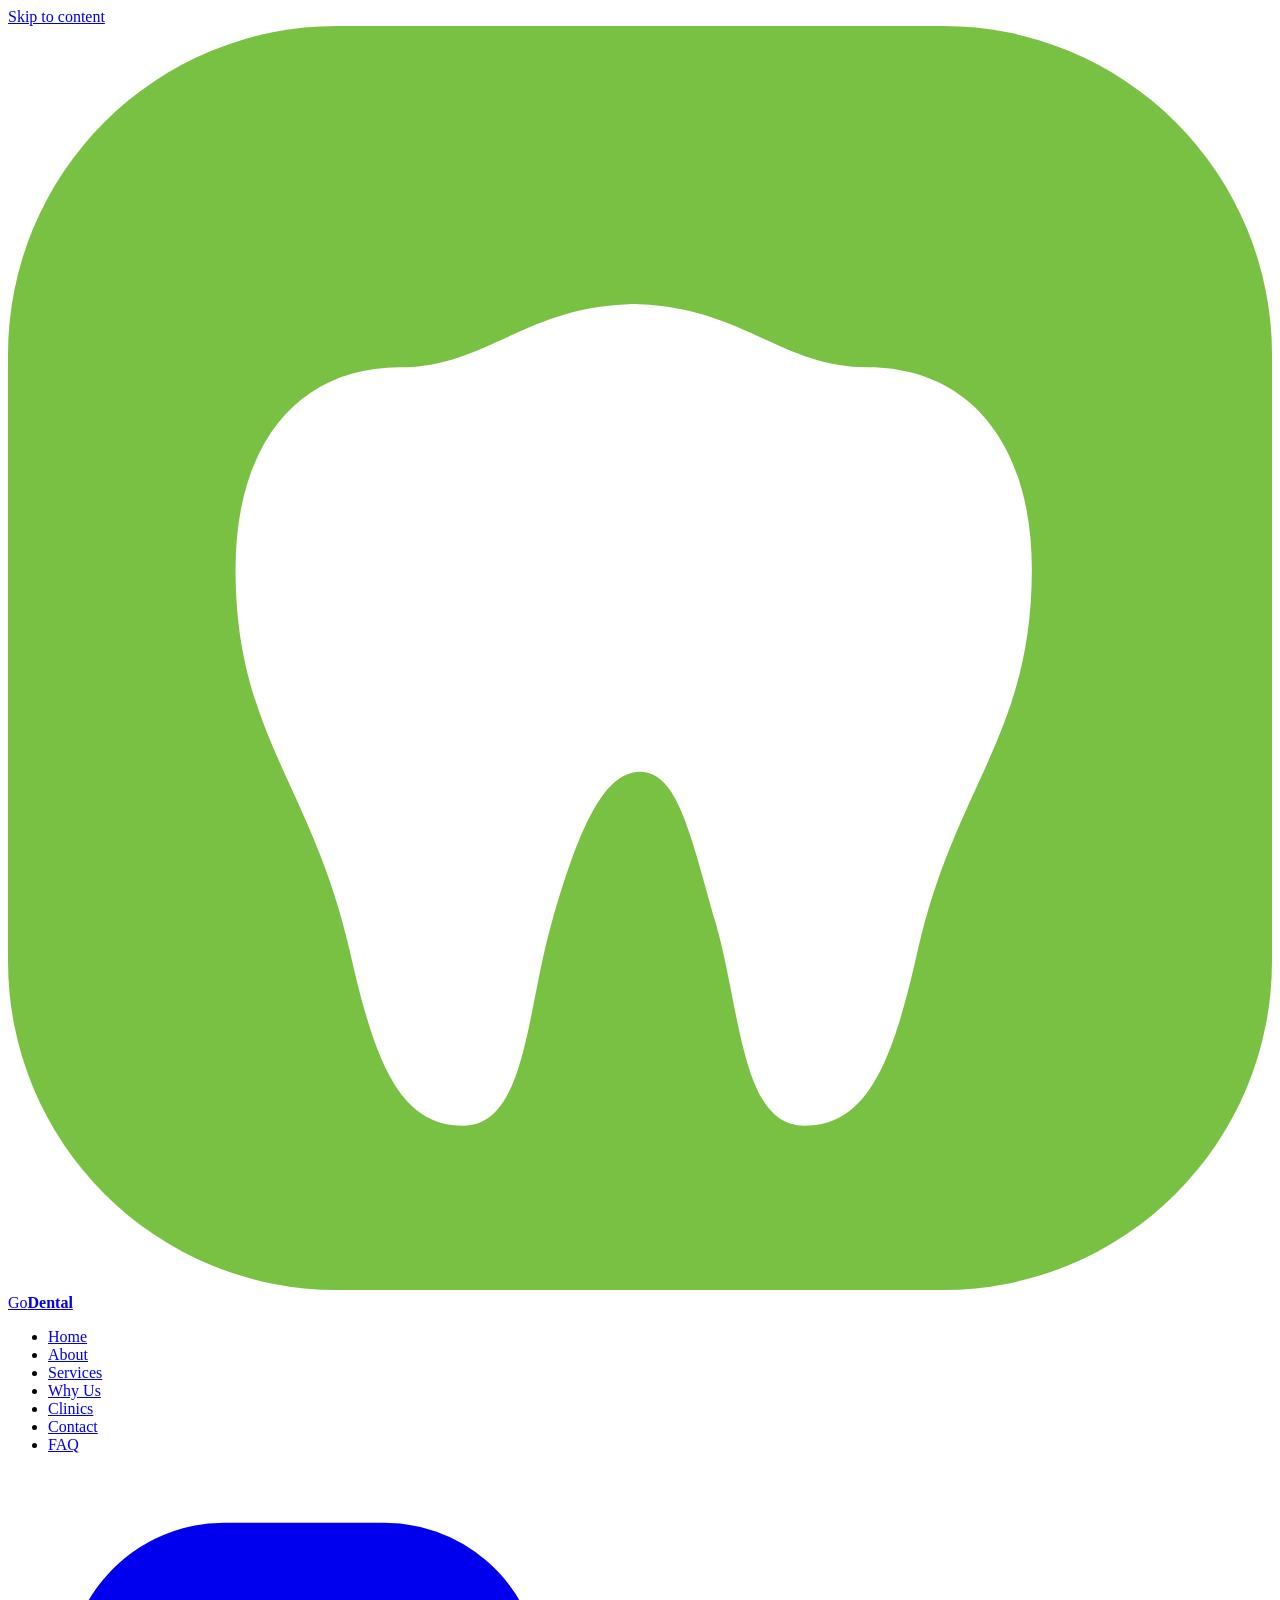
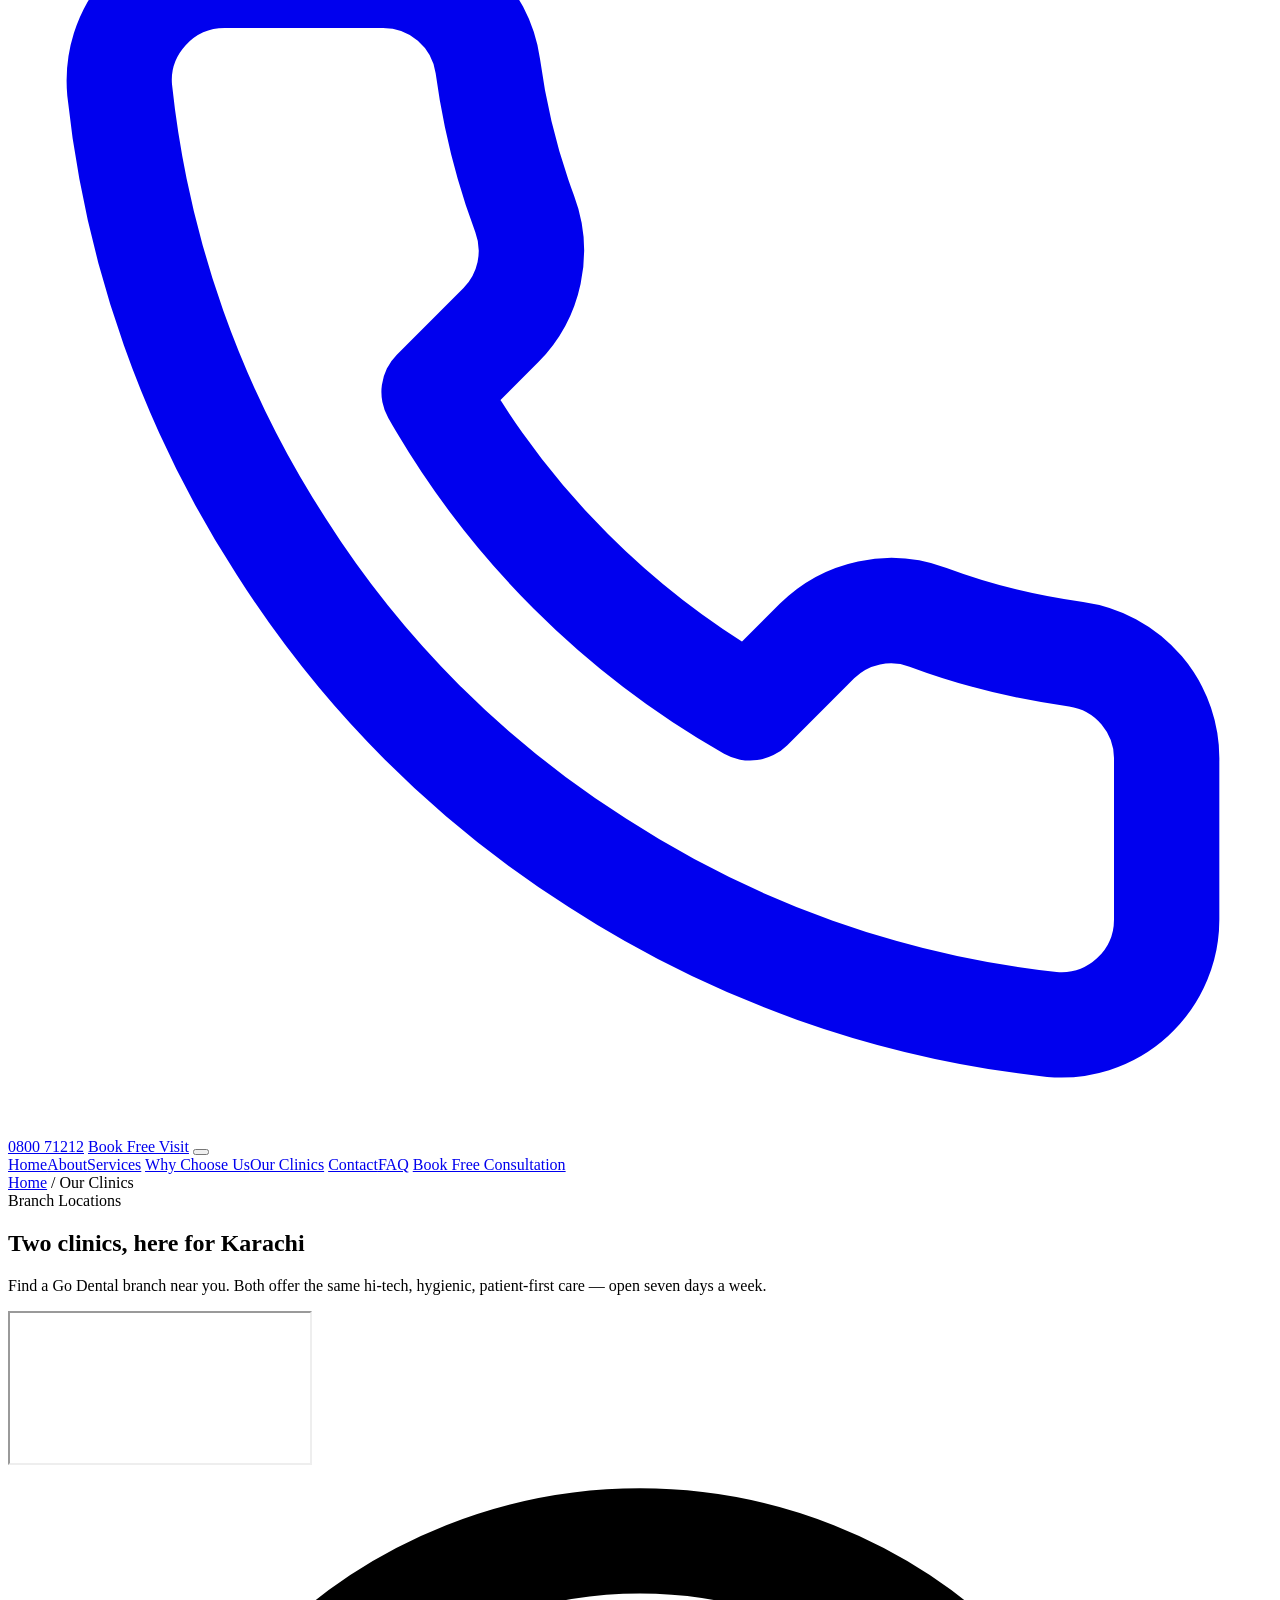
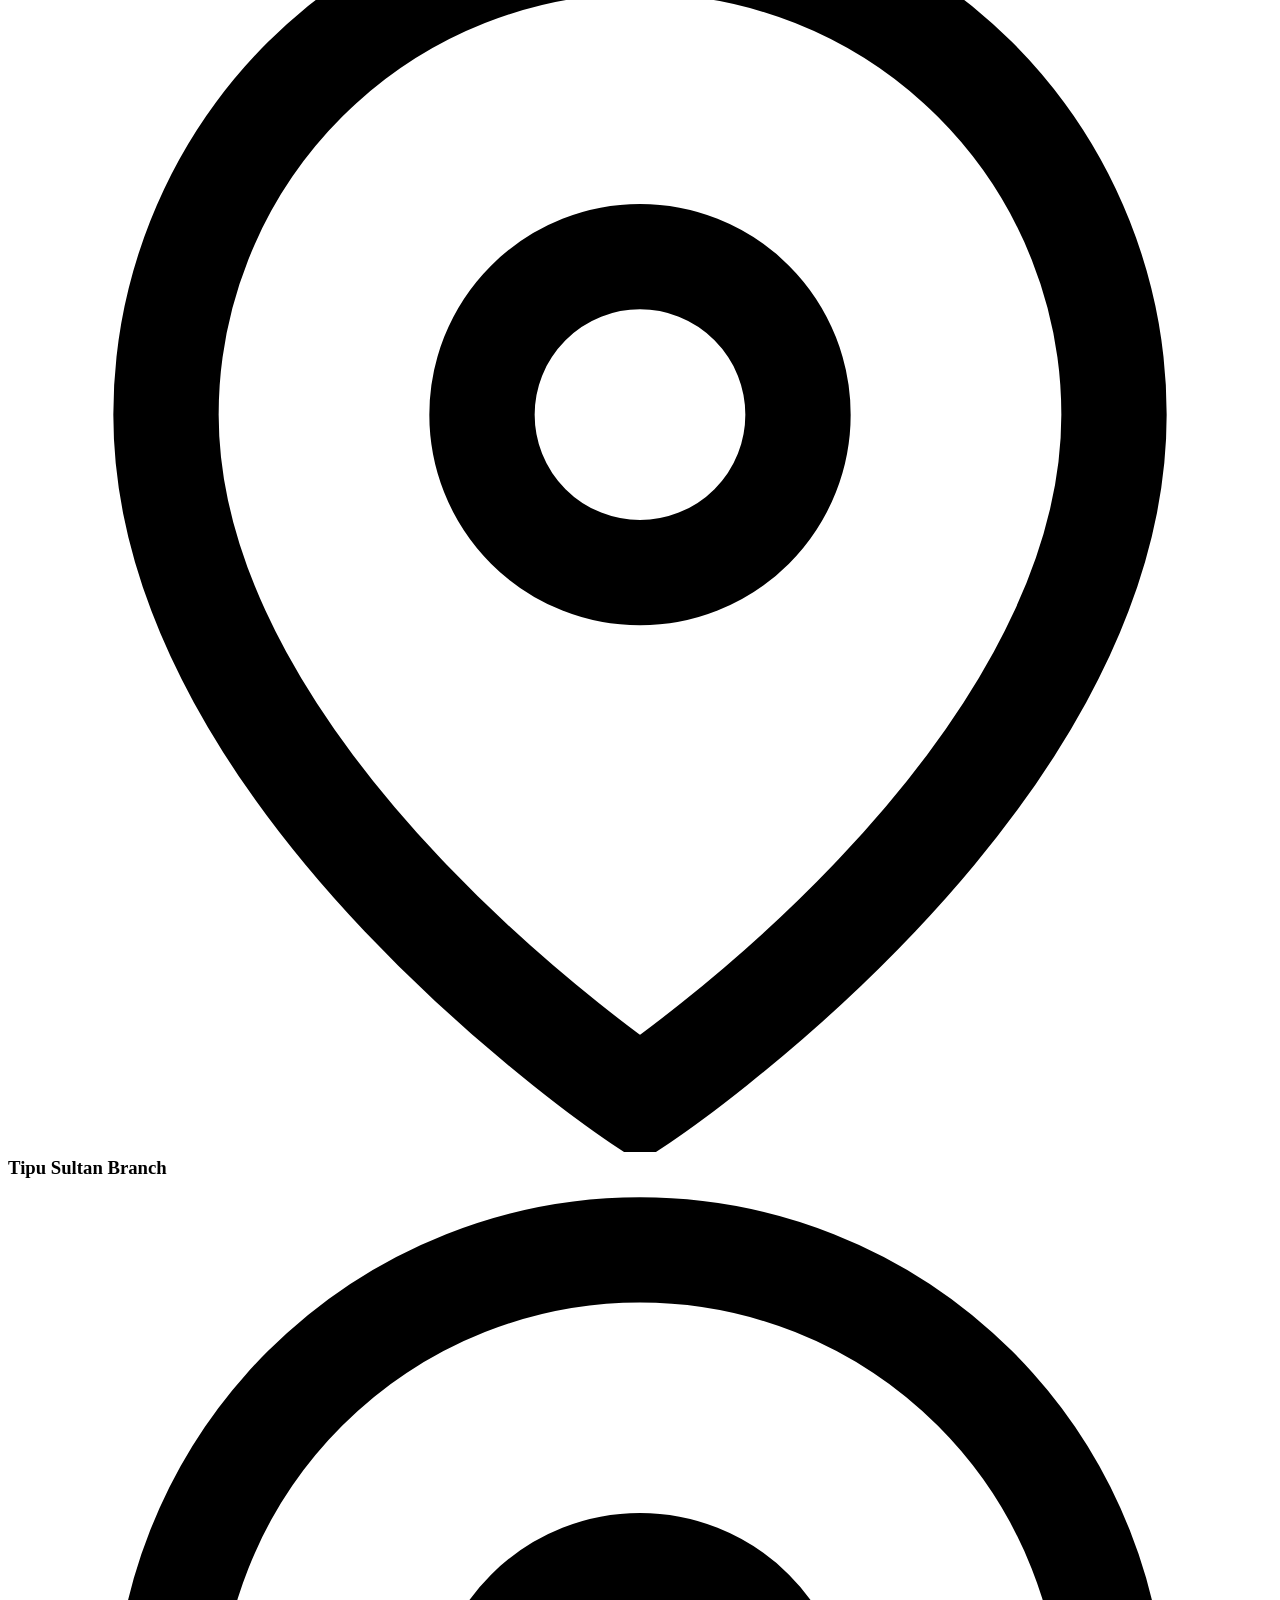
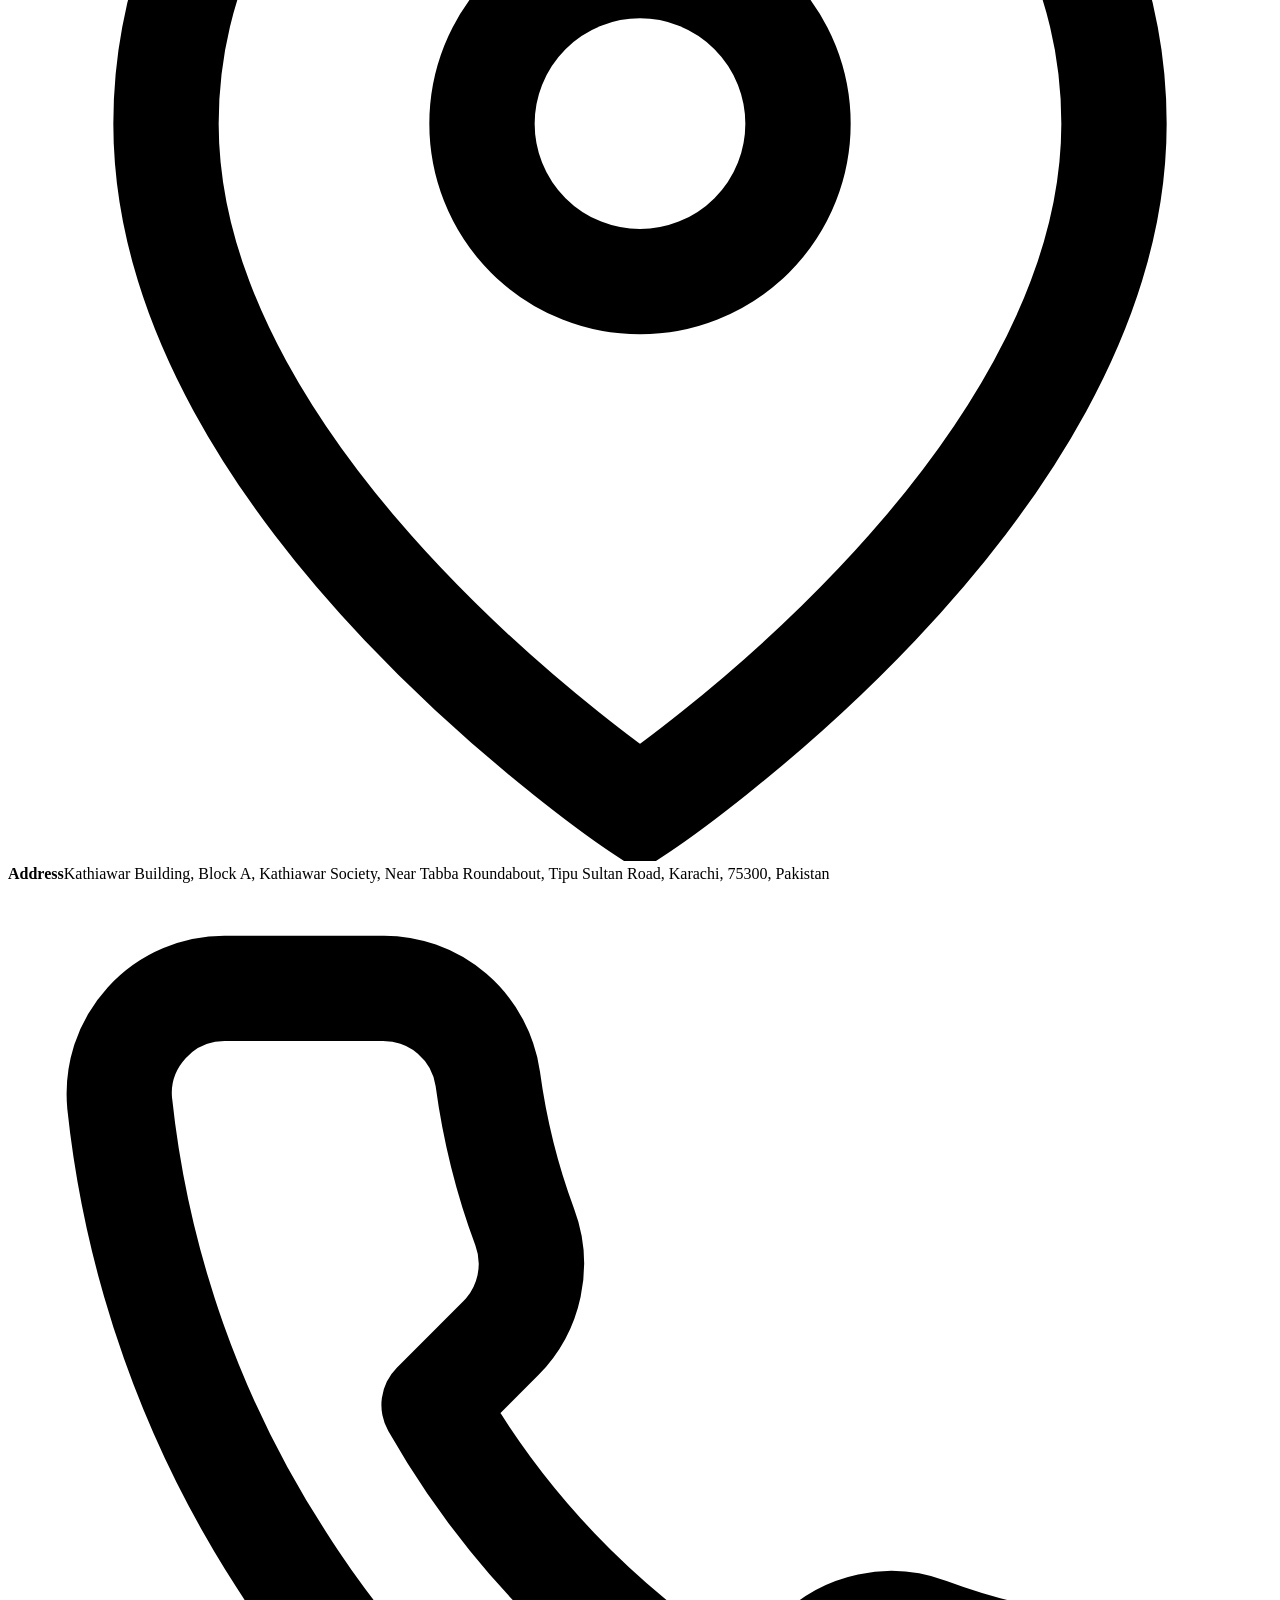
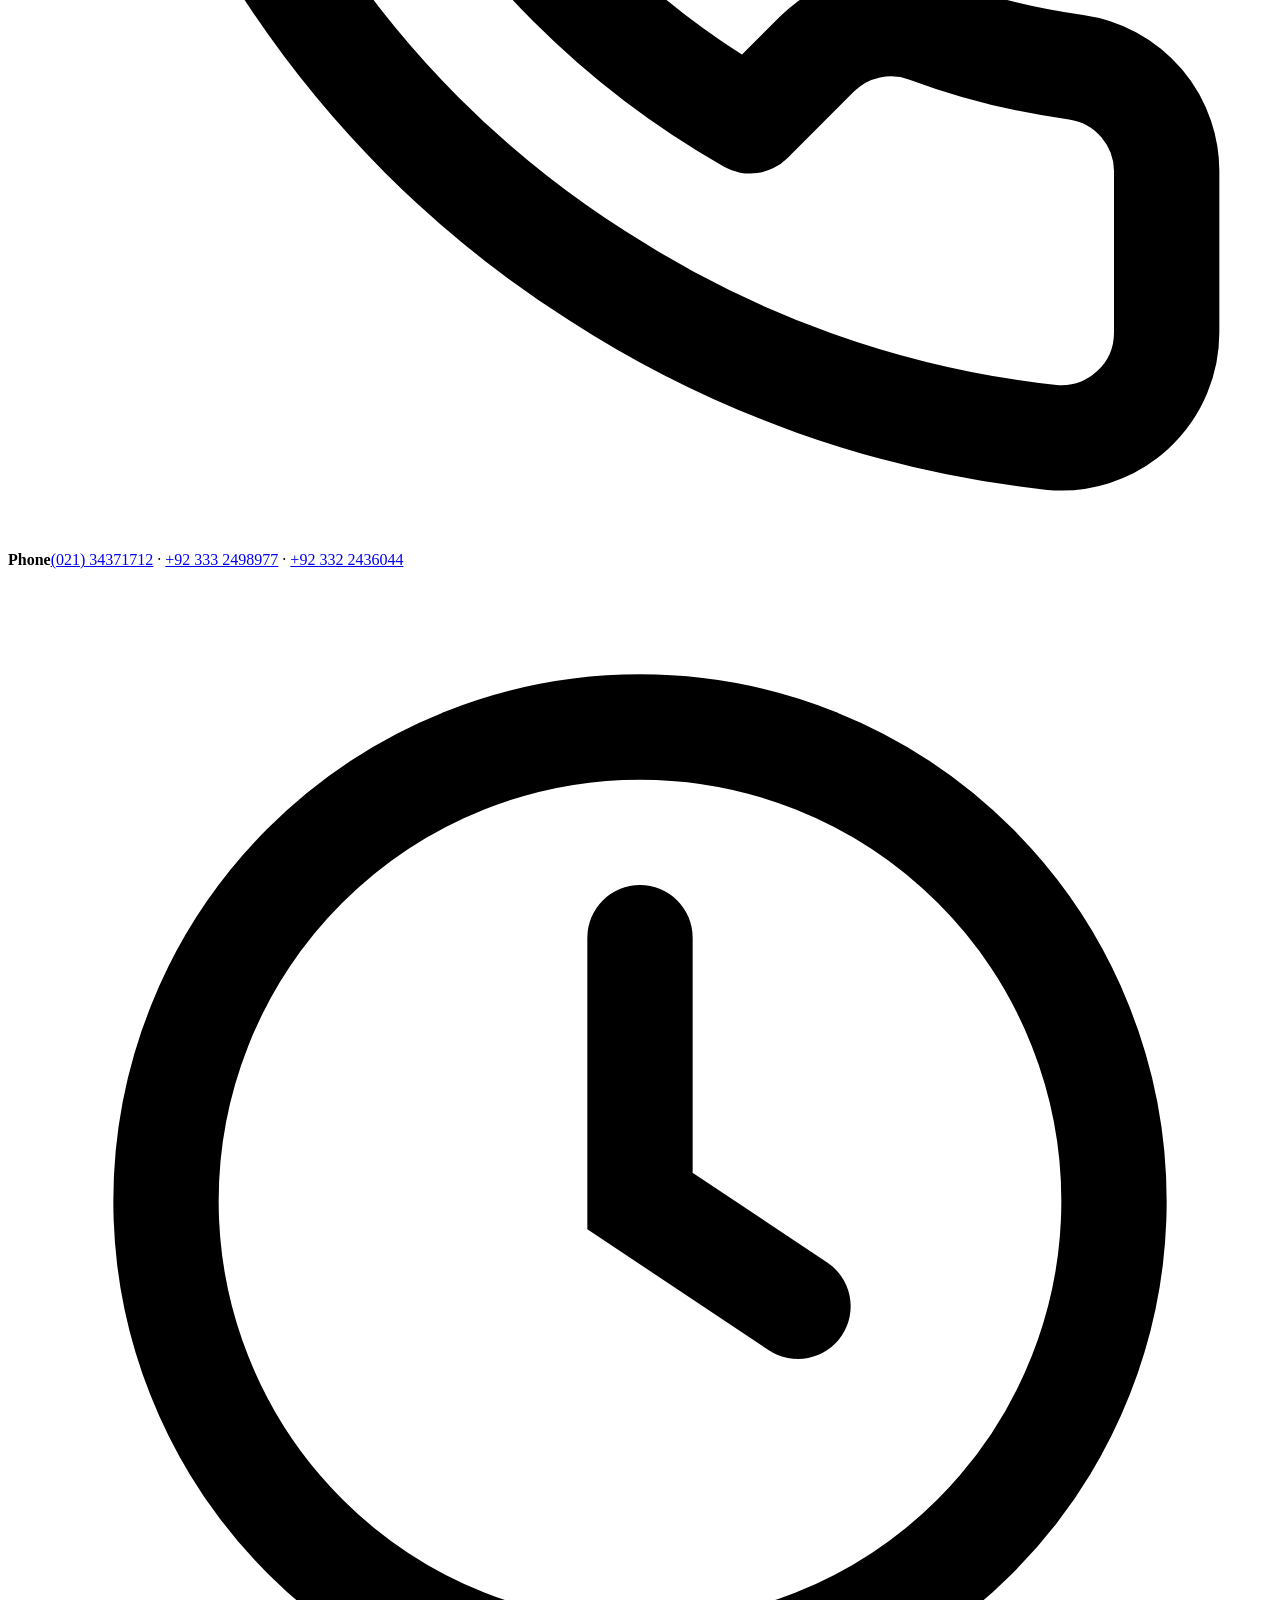
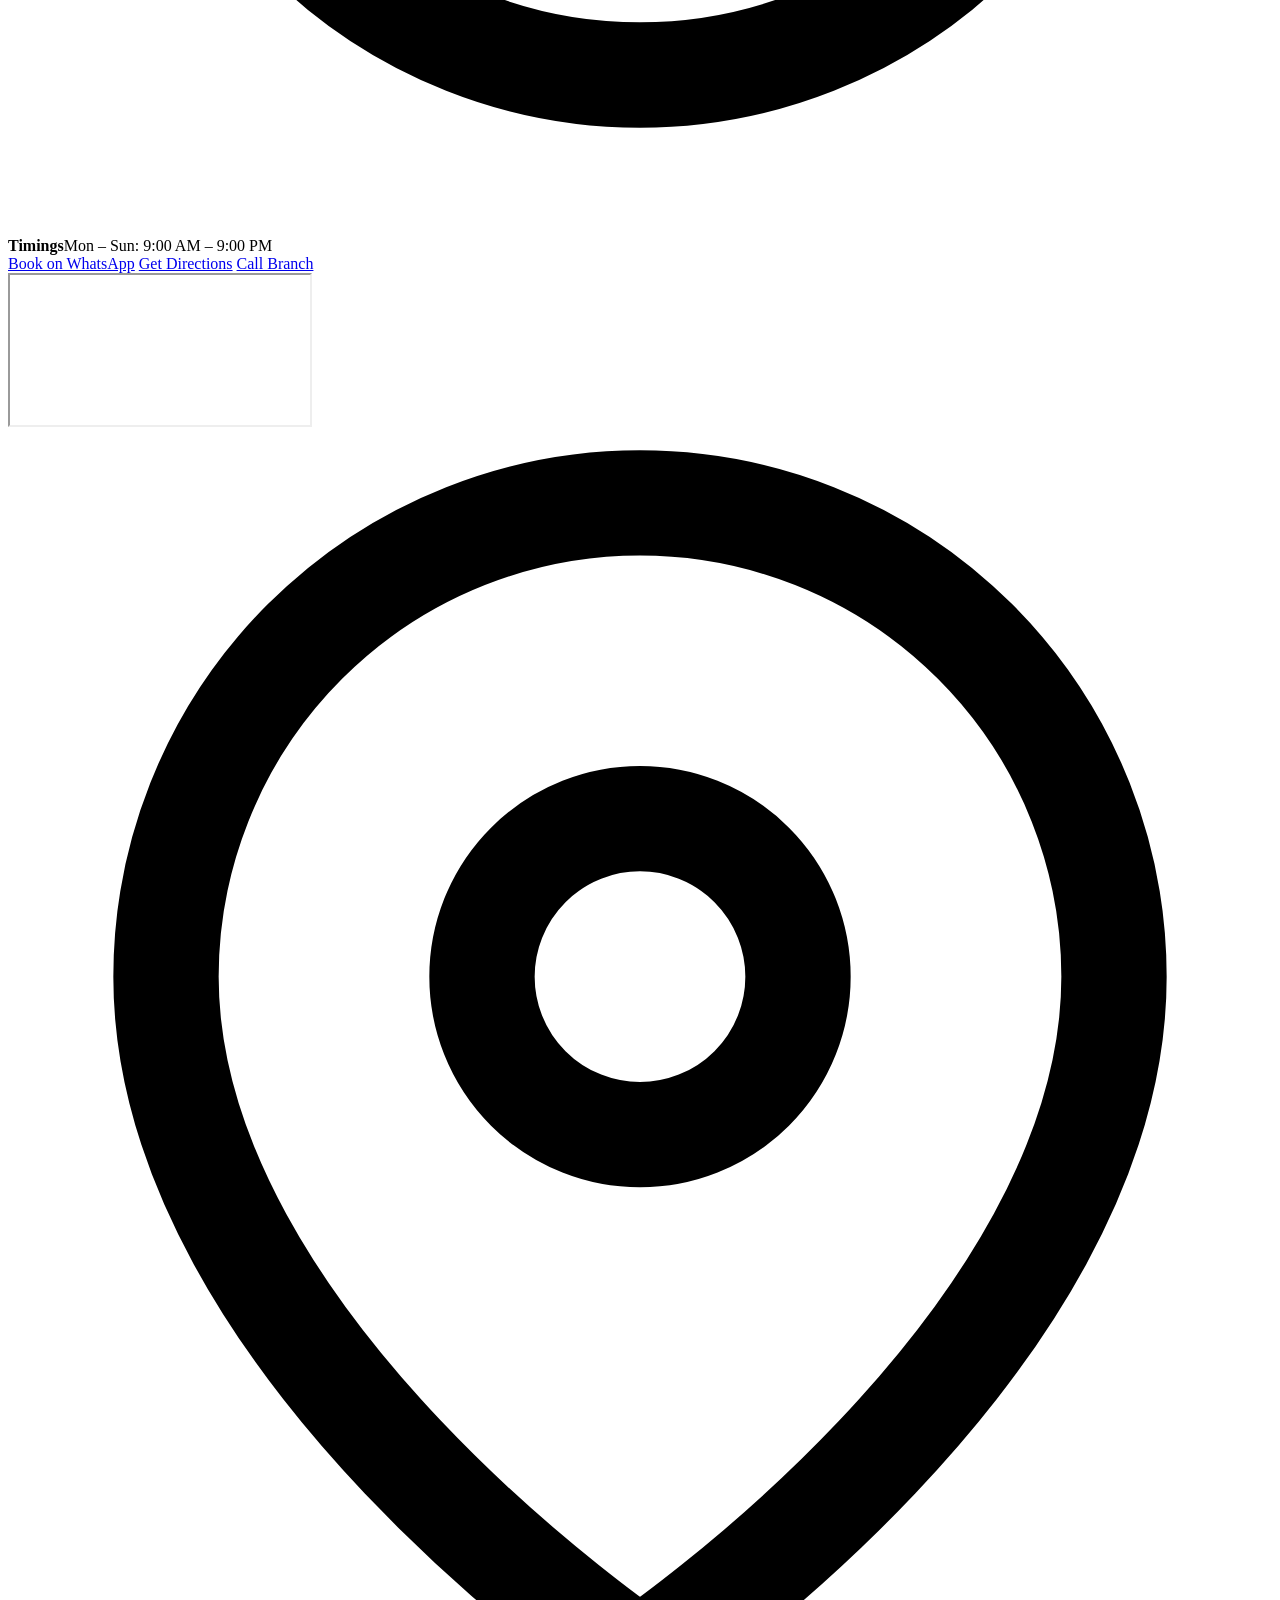
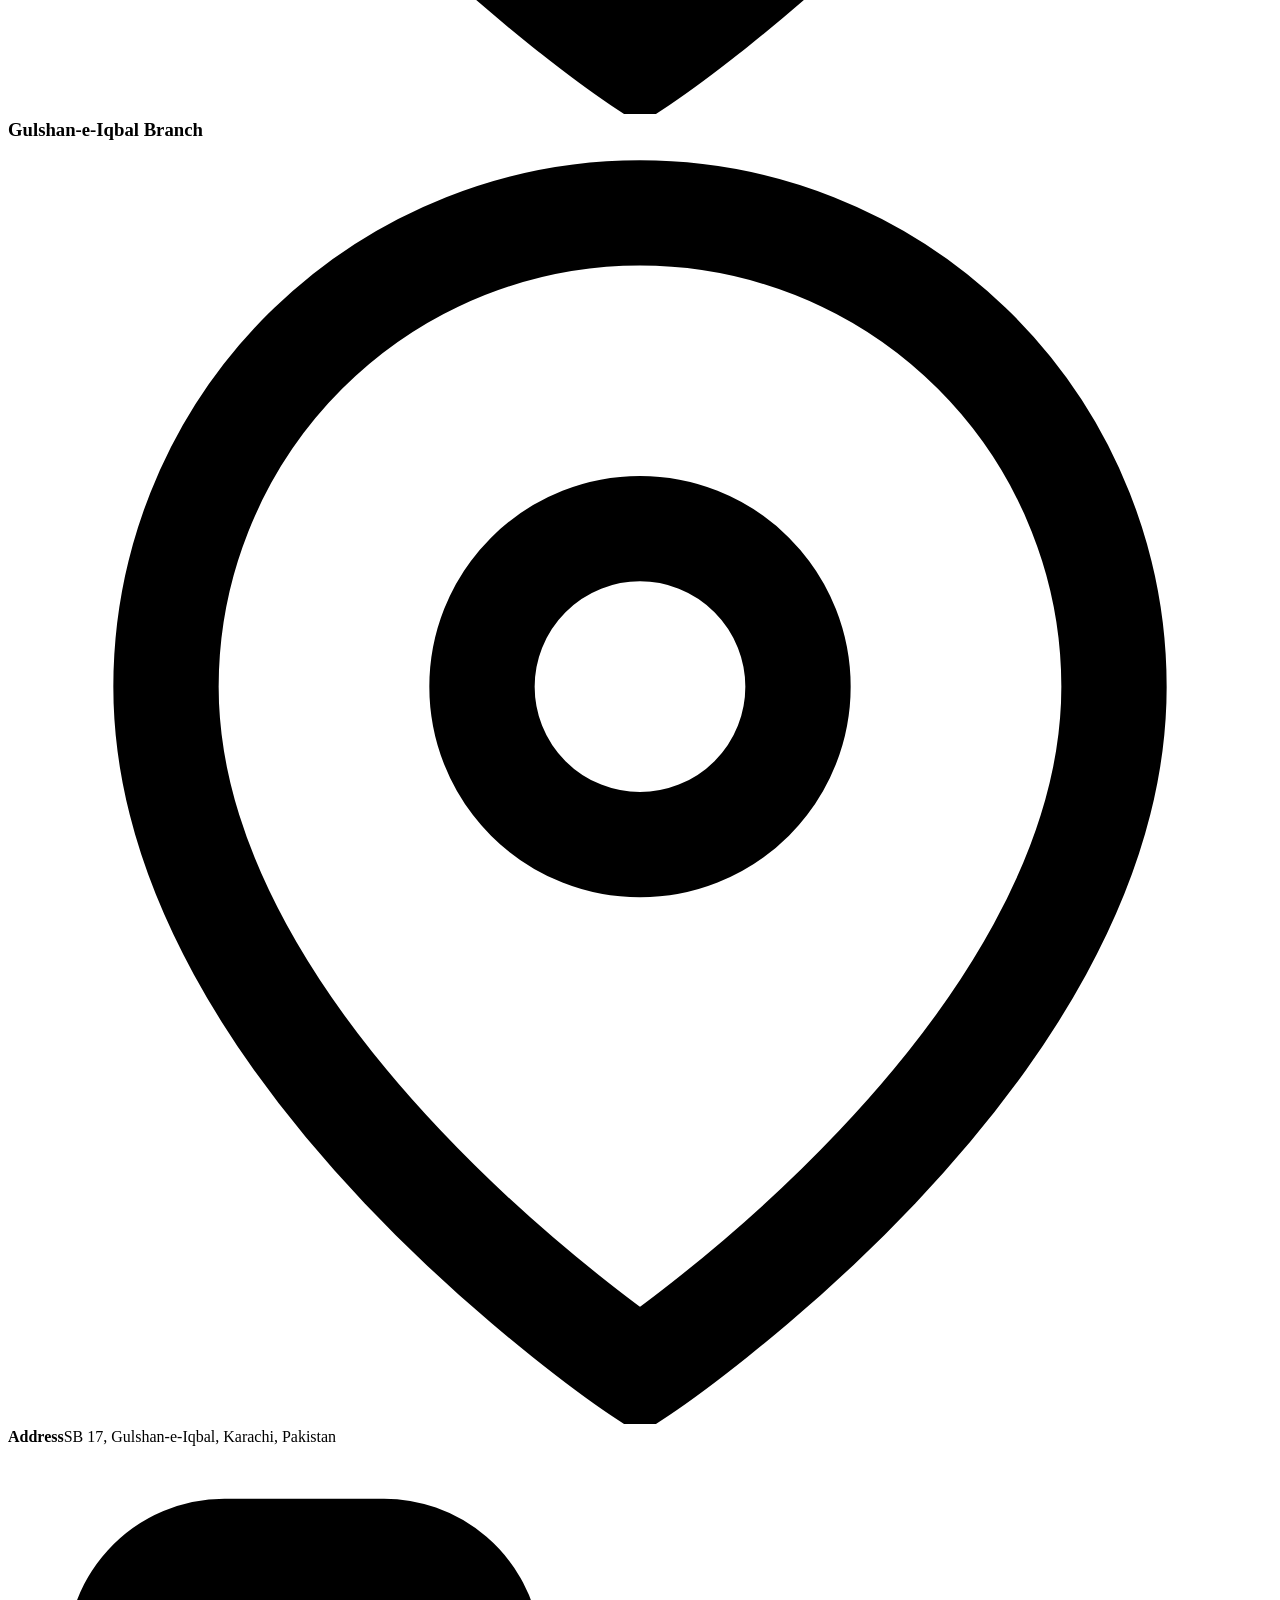
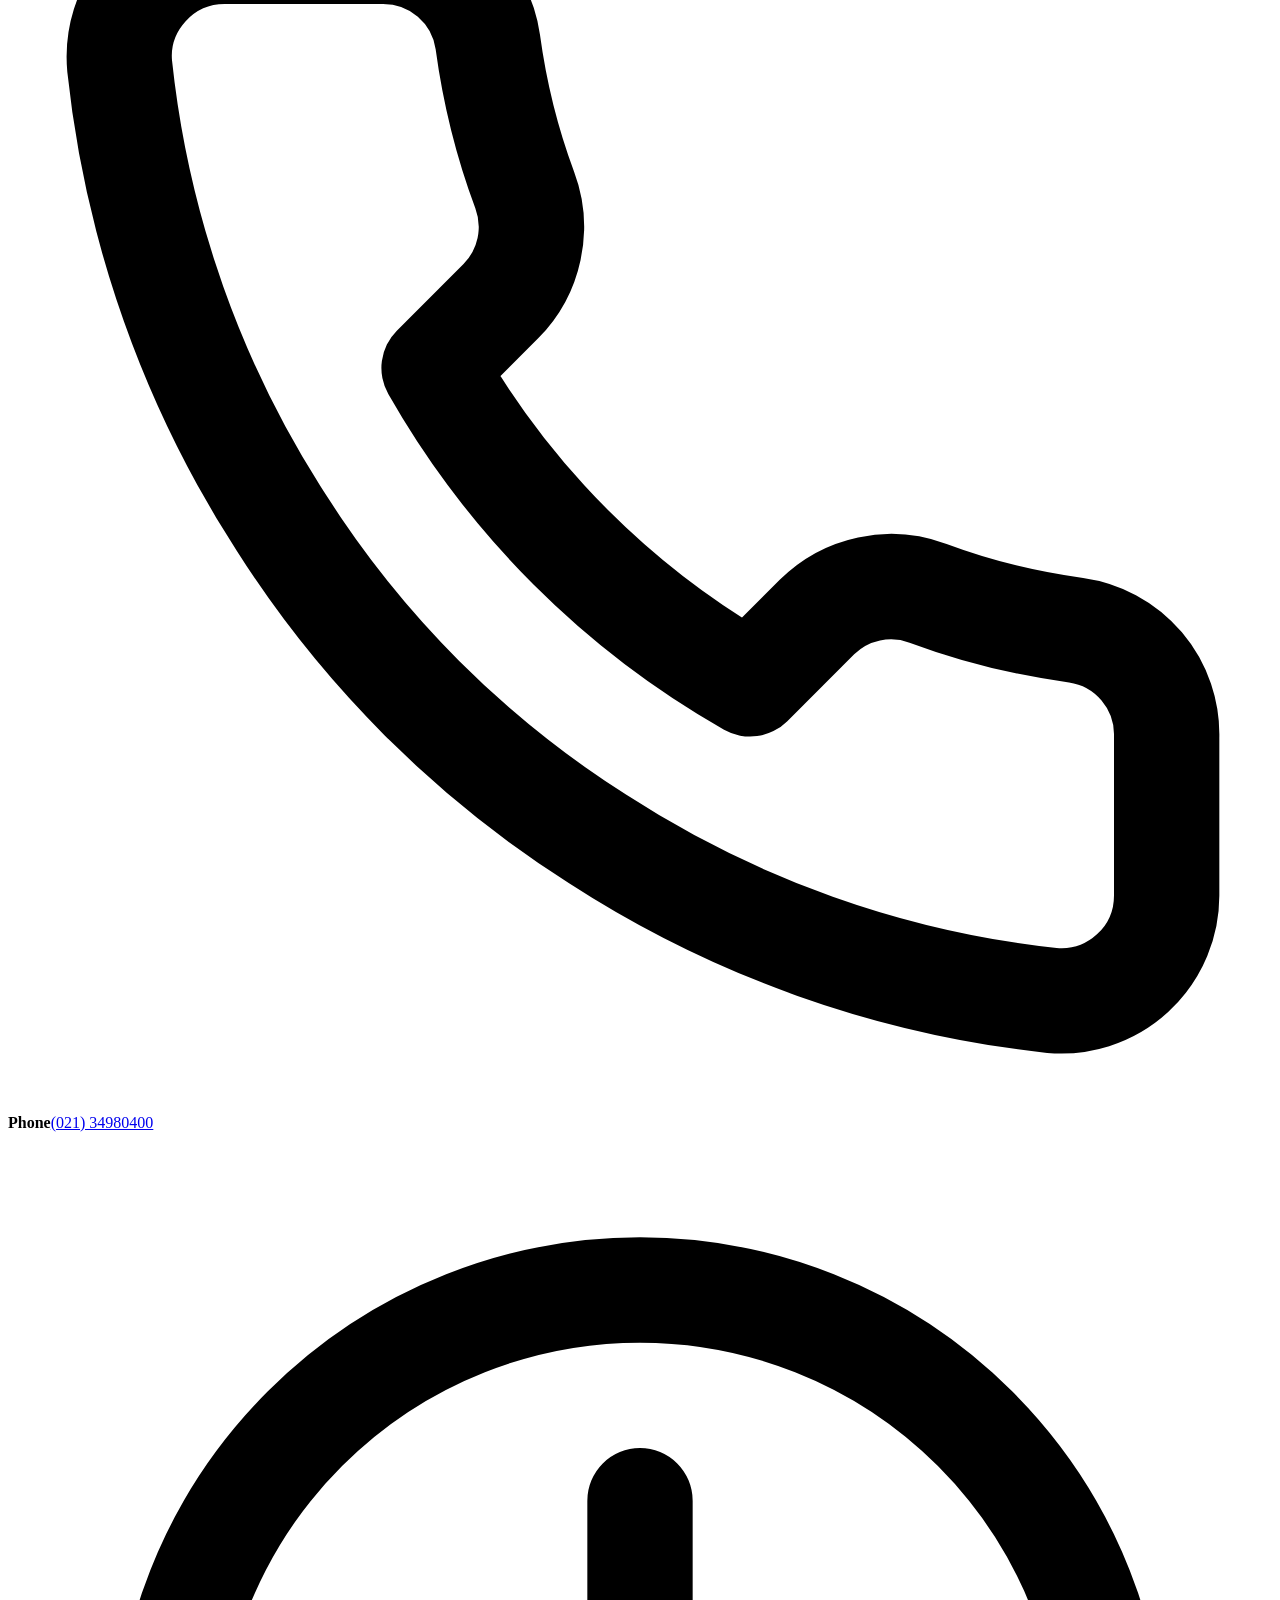
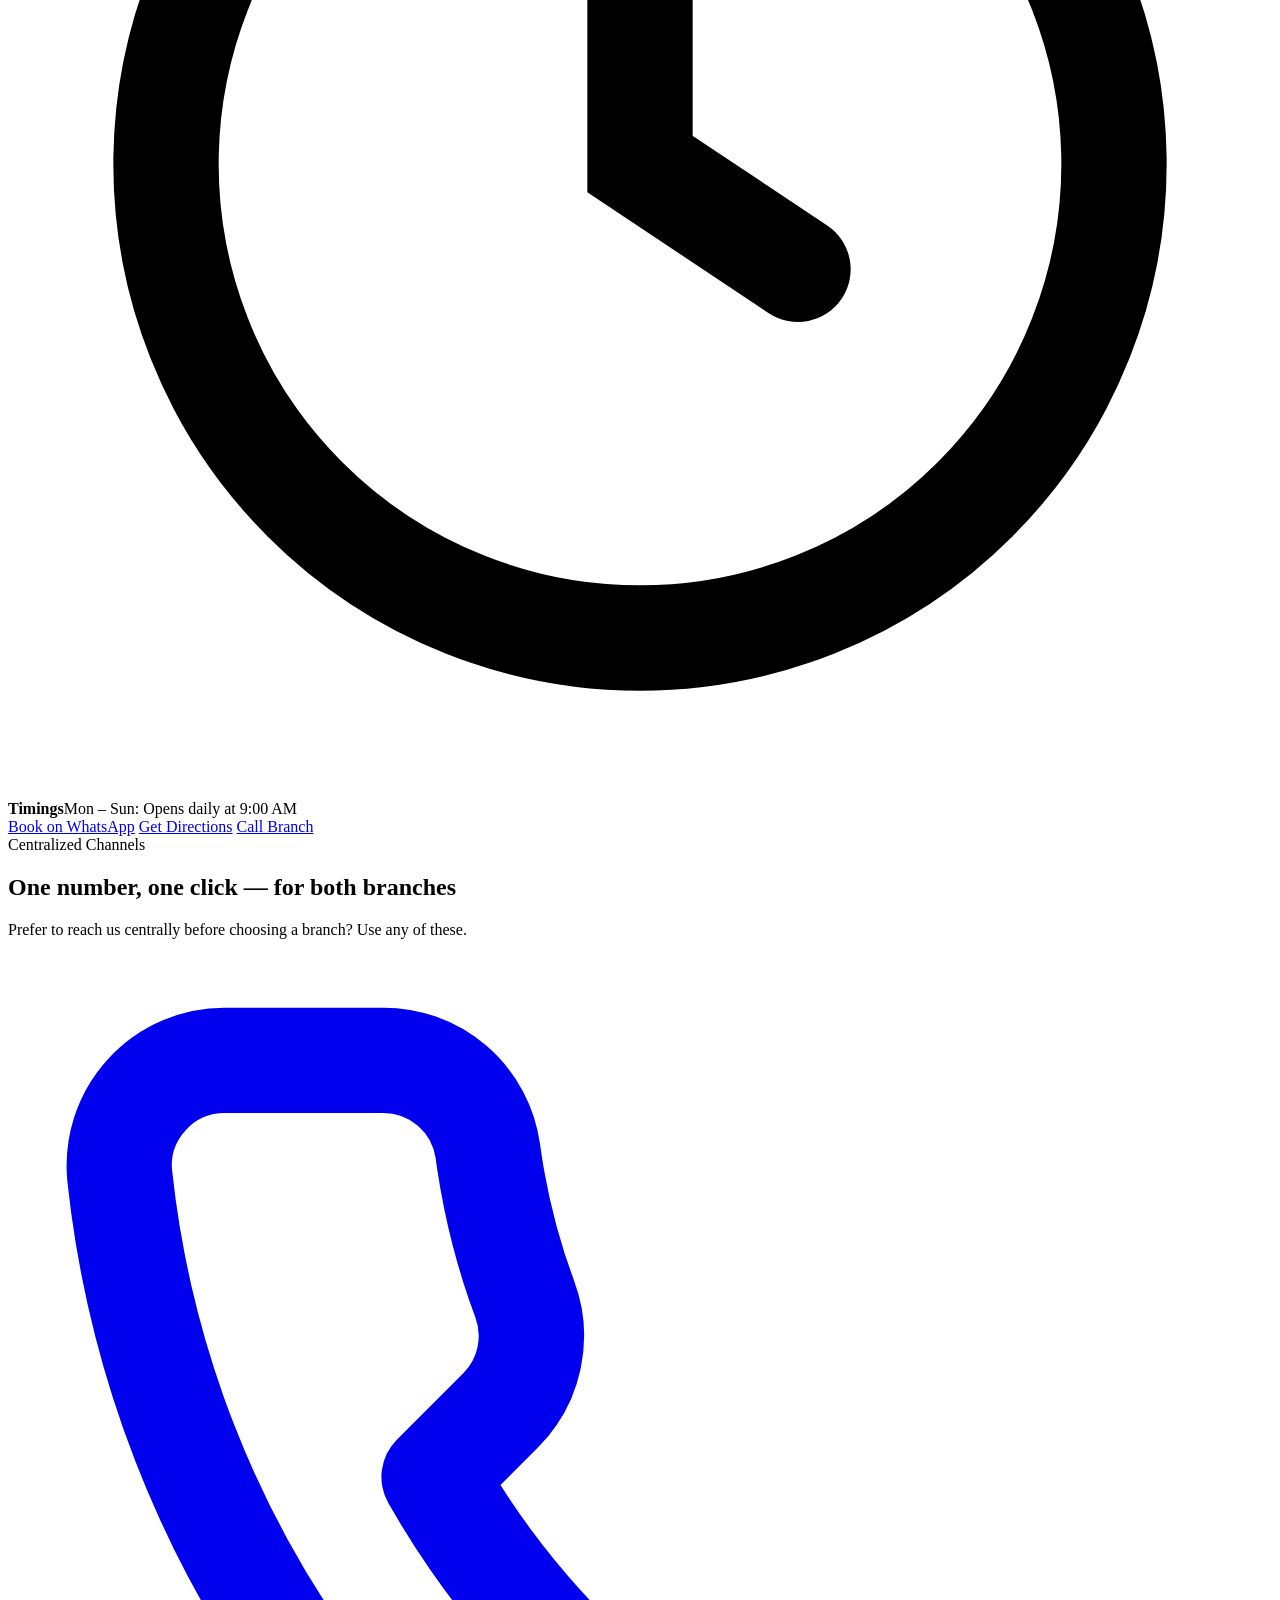
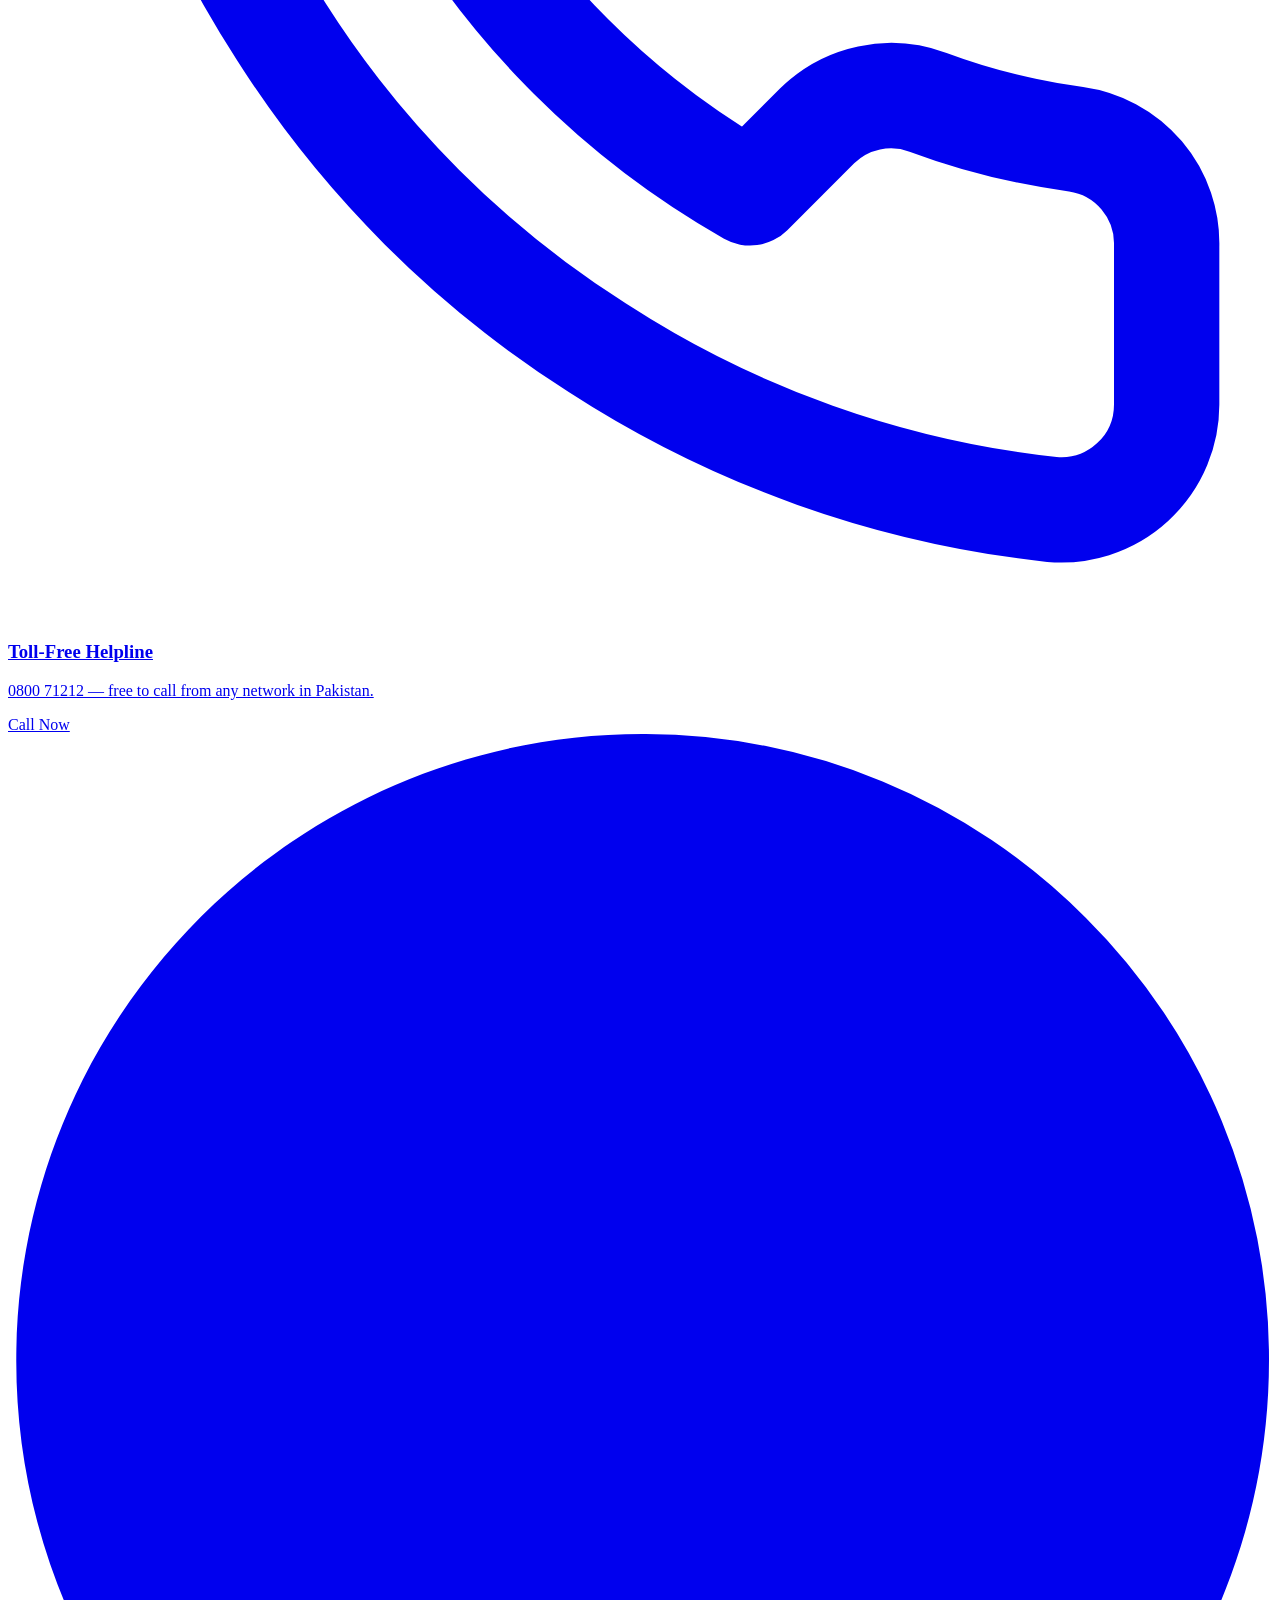
==== index.html @ 36ad77c2 "Add files via upload" ====
<!DOCTYPE html>
<html lang="en">
<head>
  <meta charset="UTF-8">
  <meta name="viewport" content="width=device-width, initial-scale=1.0">
  <title>Our Clinics | Go Dental — Tipu Sultan &amp; Gulshan-e-Iqbal, Karachi</title>
  <meta name="description" content="Visit Go Dental at two Karachi branches: Tipu Sultan (Kathiawar Building, 75300) and Gulshan-e-Iqbal (SB 17). Open seven days a week. Get directions and contact details.">
  <meta name="theme-color" content="#79c142">
  <link rel="canonical" href="https://www.godental.com.pk/clinics.html">
  <meta property="og:type" content="website">
  <meta property="og:site_name" content="Go Dental">
  <meta property="og:title" content="Our Clinics | Go Dental Karachi">
  <meta property="og:description" content="Two branches across Karachi — Tipu Sultan &amp; Gulshan-e-Iqbal. Open 7 days.">
  <meta property="og:url" content="https://www.godental.com.pk/clinics.html">
  <meta name="twitter:card" content="summary_large_image">
  <meta name="twitter:title" content="Our Clinics | Go Dental">
  <meta name="twitter:description" content="Two branches across Karachi, open 7 days.">
  <link rel="preconnect" href="https://fonts.googleapis.com">
  <link rel="preconnect" href="https://fonts.gstatic.com" crossorigin>
  <link href="https://fonts.googleapis.com/css2?family=Inter:wght@400;500;600;700&family=Sora:wght@500;600;700;800&display=swap" rel="stylesheet">
  <link rel="stylesheet" href="assets/css/styles.css">
  <link rel="icon" href="data:image/svg+xml,%3Csvg xmlns='http://www.w3.org/2000/svg' viewBox='0 0 100 100'%3E%3Crect width='100' height='100' rx='24' fill='%2379c142'/%3E%3Cpath d='M50 22c-9 0-12 5-19 5-8 0-13 6-13 16 0 13 6 17 9 30 2 9 4 14 9 14s5-9 7-16 4-12 7-12 4 5 6 12 2 16 7 16 7-5 9-14c3-13 9-17 9-30 0-10-5-16-13-16-7 0-10-5-19-5z' fill='%23ffffff'/%3E%3C/svg%3E">
  <script type="application/ld+json">
  {"@context":"https://schema.org","@type":"ItemList","itemListElement":[
    {"@type":"Place","name":"Go Dental — Tipu Sultan Branch","telephone":"+92-21-34371712","address":{"@type":"PostalAddress","streetAddress":"Kathiawar Building, Block A, Kathiawar Society, Near Tabba Roundabout, Tipu Sultan Road","addressLocality":"Karachi","postalCode":"75300","addressCountry":"PK"},"openingHoursSpecification":{"@type":"OpeningHoursSpecification","dayOfWeek":["Monday","Tuesday","Wednesday","Thursday","Friday","Saturday","Sunday"],"opens":"09:00","closes":"21:00"}},
    {"@type":"Place","name":"Go Dental — Gulshan-e-Iqbal Branch","telephone":"+92-21-34980400","address":{"@type":"PostalAddress","streetAddress":"SB 17, Gulshan-e-Iqbal","addressLocality":"Karachi","addressCountry":"PK"}}
  ]}
  </script>
</head>
<body>
  <a href="#main" class="skip-link">Skip to content</a>
  <header class="nav">
    <div class="container">
      <nav class="nav__inner" aria-label="Primary">
        <a href="index.html" class="brand"><span class="brand__mark"><svg viewBox="0 0 100 100"><rect width="100" height="100" rx="26" fill="#79c142"/><path d="M50 22c-9 0-12 5-19 5-8 0-13 6-13 16 0 13 6 17 9 30 2 9 4 14 9 14s5-9 7-16 4-12 7-12 4 5 6 12 2 16 7 16 7-5 9-14c3-13 9-17 9-30 0-10-5-16-13-16-7 0-10-5-19-5z" fill="#fff"/></svg></span><span>Go<b>Dental</b></span></a>
        <ul class="nav__links">
          <li><a href="index.html">Home</a></li><li><a href="about.html">About</a></li><li><a href="services.html">Services</a></li>
          <li><a href="why-choose-us.html">Why Us</a></li><li><a href="clinics.html">Clinics</a></li><li><a href="contact.html">Contact</a></li><li><a href="faq.html">FAQ</a></li>
        </ul>
        <div class="nav__cta">
          <a href="tel:080071212" class="btn btn--ghost btn--sm nav__book"><svg viewBox="0 0 24 24" fill="none" stroke="currentColor" stroke-width="2"><path d="M22 16.92v3a2 2 0 0 1-2.18 2 19.79 19.79 0 0 1-8.63-3.07 19.5 19.5 0 0 1-6-6 19.79 19.79 0 0 1-3.07-8.67A2 2 0 0 1 4.11 2h3a2 2 0 0 1 2 1.72c.13.96.36 1.9.7 2.81a2 2 0 0 1-.45 2.11L8.09 9.91a16 16 0 0 0 6 6l1.27-1.27a2 2 0 0 1 2.11-.45c.91.34 1.85.57 2.81.7A2 2 0 0 1 22 16.92z" stroke-linecap="round" stroke-linejoin="round"/></svg>0800 71212</a>
          <a href="#" class="btn btn--sm" data-wa="Hello Go Dental. I'd like to book a FREE consultation.">Book Free Visit</a>
          <button class="nav__toggle" aria-label="Open menu" aria-expanded="false"><span></span></button>
        </div>
      </nav>
    </div>
  </header>
  <div class="mobile-menu">
    <a href="index.html">Home</a><a href="about.html">About</a><a href="services.html">Services</a>
    <a href="why-choose-us.html">Why Choose Us</a><a href="clinics.html">Our Clinics</a>
    <a href="contact.html">Contact</a><a href="faq.html">FAQ</a>
    <a href="#" class="btn" data-wa="Hello Go Dental. I'd like to book a FREE consultation.">Book Free Consultation</a>
  </div>
  <div class="nav-spacer"></div>

  <main id="main">
    <section class="pagehead">
      <div class="container">
        <nav class="breadcrumb"><a href="index.html">Home</a> <span>/</span> Our Clinics</nav>
        <span class="eyebrow"><span class="dot"></span> Branch Locations</span>
        <h1>Two clinics, here for Karachi</h1>
        <p>Find a Go Dental branch near you. Both offer the same hi-tech, hygienic, patient-first care — open seven days a week.</p>
      </div>
    </section>

    <section class="section">
      <div class="container">
        <div class="grid grid-2">
          <!-- Tipu Sultan -->
          <article class="branch reveal" id="tipu-sultan">
            <div class="branch__map"><iframe title="Go Dental Tipu Sultan Branch map" loading="lazy" src="https://www.openstreetmap.org/export/embed.html?bbox=67.060%2C24.873%2C67.090%2C24.890&amp;marker=24.8815%2C67.0750"></iframe></div>
            <div class="branch__body">
              <h3><span class="ic"><svg viewBox="0 0 24 24" fill="none" stroke="currentColor" stroke-width="2"><path d="M21 10c0 7-9 13-9 13s-9-6-9-13a9 9 0 0 1 18 0z"/><circle cx="12" cy="10" r="3"/></svg></span> Tipu Sultan Branch</h3>
              <div class="branch__row"><span class="ic"><svg viewBox="0 0 24 24" fill="none" stroke="currentColor" stroke-width="2"><path d="M21 10c0 7-9 13-9 13s-9-6-9-13a9 9 0 0 1 18 0z"/><circle cx="12" cy="10" r="3"/></svg></span><span><b>Address</b>Kathiawar Building, Block A, Kathiawar Society, Near Tabba Roundabout, Tipu Sultan Road, Karachi, 75300, Pakistan</span></div>
              <div class="branch__row"><span class="ic"><svg viewBox="0 0 24 24" fill="none" stroke="currentColor" stroke-width="2"><path d="M22 16.92v3a2 2 0 0 1-2.18 2 19.79 19.79 0 0 1-8.63-3.07 19.5 19.5 0 0 1-6-6 19.79 19.79 0 0 1-3.07-8.67A2 2 0 0 1 4.11 2h3a2 2 0 0 1 2 1.72c.13.96.36 1.9.7 2.81a2 2 0 0 1-.45 2.11L8.09 9.91a16 16 0 0 0 6 6l1.27-1.27a2 2 0 0 1 2.11-.45c.91.34 1.85.57 2.81.7A2 2 0 0 1 22 16.92z" stroke-linecap="round" stroke-linejoin="round"/></svg></span><span><b>Phone</b><a href="tel:+922134371712">(021) 34371712</a> · <a href="tel:+923332498977">+92 333 2498977</a> · <a href="tel:+923322436044">+92 332 2436044</a></span></div>
              <div class="branch__row"><span class="ic"><svg viewBox="0 0 24 24" fill="none" stroke="currentColor" stroke-width="2"><circle cx="12" cy="12" r="9"/><path d="M12 7v5l3 2" stroke-linecap="round"/></svg></span><span><b>Timings</b>Mon – Sun: 9:00 AM – 9:00 PM</span></div>
              <div class="branch__actions">
                <a href="#" class="btn btn--wa btn--sm" data-wa="Hello Go Dental. I'd like to book an appointment at the Tipu Sultan branch.">Book on WhatsApp</a>
                <a href="https://maps.google.com/?q=Kathiawar+Building+Tipu+Sultan+Road+Karachi" target="_blank" rel="noopener" class="btn btn--outline btn--sm">Get Directions</a>
                <a href="tel:+922134371712" class="btn btn--ghost btn--sm">Call Branch</a>
              </div>
            </div>
          </article>

          <!-- Gulshan-e-Iqbal -->
          <article class="branch reveal d1" id="gulshan">
            <div class="branch__map"><iframe title="Go Dental Gulshan-e-Iqbal Branch map" loading="lazy" src="https://www.openstreetmap.org/export/embed.html?bbox=67.060%2C24.905%2C67.110%2C24.930&amp;marker=24.9170%2C67.0850"></iframe></div>
            <div class="branch__body">
              <h3><span class="ic"><svg viewBox="0 0 24 24" fill="none" stroke="currentColor" stroke-width="2"><path d="M21 10c0 7-9 13-9 13s-9-6-9-13a9 9 0 0 1 18 0z"/><circle cx="12" cy="10" r="3"/></svg></span> Gulshan-e-Iqbal Branch</h3>
              <div class="branch__row"><span class="ic"><svg viewBox="0 0 24 24" fill="none" stroke="currentColor" stroke-width="2"><path d="M21 10c0 7-9 13-9 13s-9-6-9-13a9 9 0 0 1 18 0z"/><circle cx="12" cy="10" r="3"/></svg></span><span><b>Address</b>SB 17, Gulshan-e-Iqbal, Karachi, Pakistan</span></div>
              <div class="branch__row"><span class="ic"><svg viewBox="0 0 24 24" fill="none" stroke="currentColor" stroke-width="2"><path d="M22 16.92v3a2 2 0 0 1-2.18 2 19.79 19.79 0 0 1-8.63-3.07 19.5 19.5 0 0 1-6-6 19.79 19.79 0 0 1-3.07-8.67A2 2 0 0 1 4.11 2h3a2 2 0 0 1 2 1.72c.13.96.36 1.9.7 2.81a2 2 0 0 1-.45 2.11L8.09 9.91a16 16 0 0 0 6 6l1.27-1.27a2 2 0 0 1 2.11-.45c.91.34 1.85.57 2.81.7A2 2 0 0 1 22 16.92z" stroke-linecap="round" stroke-linejoin="round"/></svg></span><span><b>Phone</b><a href="tel:+922134980400">(021) 34980400</a></span></div>
              <div class="branch__row"><span class="ic"><svg viewBox="0 0 24 24" fill="none" stroke="currentColor" stroke-width="2"><circle cx="12" cy="12" r="9"/><path d="M12 7v5l3 2" stroke-linecap="round"/></svg></span><span><b>Timings</b>Mon – Sun: Opens daily at 9:00 AM</span></div>
              <div class="branch__actions">
                <a href="#" class="btn btn--wa btn--sm" data-wa="Hello Go Dental. I'd like to book an appointment at the Gulshan-e-Iqbal branch.">Book on WhatsApp</a>
                <a href="https://maps.google.com/?q=SB+17+Gulshan-e-Iqbal+Karachi" target="_blank" rel="noopener" class="btn btn--outline btn--sm">Get Directions</a>
                <a href="tel:+922134980400" class="btn btn--ghost btn--sm">Call Branch</a>
              </div>
            </div>
          </article>
        </div>
      </div>
    </section>

    <!-- Centralized channels -->
    <section class="section section--mist">
      <div class="container">
        <div class="section-head">
          <span class="eyebrow reveal"><span class="dot"></span> Centralized Channels</span>
          <h2 class="reveal d1">One number, one click — for both branches</h2>
          <p class="reveal d2">Prefer to reach us centrally before choosing a branch? Use any of these.</p>
        </div>
        <div class="grid grid-3">
          <a href="tel:080071212" class="card reveal">
            <div class="card__icon"><svg viewBox="0 0 24 24" fill="none" stroke="currentColor" stroke-width="2"><path d="M22 16.92v3a2 2 0 0 1-2.18 2 19.79 19.79 0 0 1-8.63-3.07 19.5 19.5 0 0 1-6-6 19.79 19.79 0 0 1-3.07-8.67A2 2 0 0 1 4.11 2h3a2 2 0 0 1 2 1.72c.13.96.36 1.9.7 2.81a2 2 0 0 1-.45 2.11L8.09 9.91a16 16 0 0 0 6 6l1.27-1.27a2 2 0 0 1 2.11-.45c.91.34 1.85.57 2.81.7A2 2 0 0 1 22 16.92z" stroke-linecap="round" stroke-linejoin="round"/></svg></div>
            <h3>Toll-Free Helpline</h3>
            <p>0800 71212 — free to call from any network in Pakistan.</p>
            <span class="btn btn--outline btn--sm mt-s">Call Now</span>
          </a>
          <a href="#" class="card reveal d1" data-wa="Hello Go Dental. I'd like to book a FREE consultation.">
            <div class="card__icon"><svg viewBox="0 0 24 24" fill="currentColor"><path d="M.057 24l1.687-6.163a11.867 11.867 0 0 1-1.587-5.946C.16 5.335 5.495 0 12.05 0a11.82 11.82 0 0 1 8.413 3.488 11.82 11.82 0 0 1 3.48 8.414c-.003 6.557-5.338 11.892-11.893 11.892a11.9 11.9 0 0 1-5.688-1.448L.057 24z"/></svg></div>
            <h3>WhatsApp Booking</h3>
            <p>Message +92 333 2498977 — fastest response, pre-filled for you.</p>
            <span class="btn btn--wa btn--sm mt-s">Open WhatsApp</span>
          </a>
          <a href="https://www.marham.pk" target="_blank" rel="noopener" class="card reveal d2">
            <div class="card__icon"><svg viewBox="0 0 24 24" fill="none" stroke="currentColor" stroke-width="2"><rect x="3" y="4" width="18" height="18" rx="3"/><path d="M16 2v4M8 2v4M3 10h18" stroke-linecap="round"/></svg></div>
            <h3>Marham Portal</h3>
            <p>Online appointment portal with live verification &amp; real-time scheduling.</p>
            <span class="btn btn--outline btn--sm mt-s">Visit Portal</span>
          </a>
        </div>
      </div>
    </section>

    <!-- CTA -->
    <section class="section">
      <div class="container">
        <div class="cta-band reveal zoom">
          <span class="eyebrow"><span class="dot"></span> Visit Us Soon</span>
          <h2>Book your free consultation today</h2>
          <p>Choose your branch and message us — we'll confirm your slot.</p>
          <div class="cta-band__actions">
            <a href="#" class="btn btn--lg" data-wa="Hello Go Dental. I'd like to book a FREE consultation.">Book Your FREE Consultation</a>
            <a href="contact.html" class="btn btn--light btn--lg">All Contact Options</a>
          </div>
        </div>
      </div>
    </section>
  </main>

  <footer class="footer">
    <div class="container">
      <div class="footer__grid">
        <div>
          <a href="index.html" class="brand footer__brand"><span class="brand__mark"><svg viewBox="0 0 100 100"><rect width="100" height="100" rx="26" fill="#79c142"/><path d="M50 22c-9 0-12 5-19 5-8 0-13 6-13 16 0 13 6 17 9 30 2 9 4 14 9 14s5-9 7-16 4-12 7-12 4 5 6 12 2 16 7 16 7-5 9-14c3-13 9-17 9-30 0-10-5-16-13-16-7 0-10-5-19-5z" fill="#fff"/></svg></span><span style="color:#fff">Go<b style="color:#79c142">Dental</b></span></a>
          <p class="footer__about">Clean, Low-Price, Hi-Tech Dentistry for All. Karachi's premier multi-specialty corporate dental chain.</p>
          <div class="footer__social">
            <a href="https://www.facebook.com/godentalpk" target="_blank" rel="noopener" aria-label="Facebook"><svg viewBox="0 0 24 24" fill="currentColor"><path d="M24 12.07C24 5.41 18.63 0 12 0S0 5.4 0 12.07C0 18.1 4.39 23.1 10.13 24v-8.44H7.08v-3.49h3.05V9.41c0-3.02 1.79-4.69 4.53-4.69 1.31 0 2.68.24 2.68.24v2.97h-1.51c-1.49 0-1.96.93-1.96 1.89v2.25h3.33l-.53 3.49h-2.8V24C19.61 23.1 24 18.1 24 12.07z"/></svg></a>
            <a href="https://www.instagram.com/godentalpk" target="_blank" rel="noopener" aria-label="Instagram"><svg viewBox="0 0 24 24" fill="none" stroke="currentColor" stroke-width="2"><rect x="2" y="2" width="20" height="20" rx="5"/><circle cx="12" cy="12" r="4"/><circle cx="17.5" cy="6.5" r="1" fill="currentColor" stroke="none"/></svg></a>
            <a href="#" data-wa="Hello Go Dental. I'd like to book a FREE consultation." aria-label="WhatsApp"><svg viewBox="0 0 24 24" fill="currentColor"><path d="M.057 24l1.687-6.163a11.867 11.867 0 0 1-1.587-5.946C.16 5.335 5.495 0 12.05 0a11.82 11.82 0 0 1 8.413 3.488 11.82 11.82 0 0 1 3.48 8.414c-.003 6.557-5.338 11.892-11.893 11.892a11.9 11.9 0 0 1-5.688-1.448L.057 24zm6.597-3.807c1.676.995 3.276 1.591 5.392 1.592 5.448 0 9.886-4.434 9.889-9.885.002-5.462-4.415-9.89-9.881-9.892-5.452 0-9.887 4.434-9.889 9.884a9.86 9.86 0 0 0 1.51 5.26l-.999 3.648 3.978-1.607zm11.387-5.464c-.074-.124-.272-.198-.57-.347-.297-.149-1.758-.868-2.031-.967-.272-.099-.47-.149-.669.149-.198.297-.768.967-.941 1.165-.173.198-.347.223-.644.074-.297-.149-1.255-.462-2.39-1.475-.883-.788-1.48-1.761-1.653-2.059-.173-.297-.018-.458.13-.606.134-.133.297-.347.446-.521.151-.172.2-.296.3-.495.099-.198.05-.372-.025-.521-.075-.148-.669-1.611-.916-2.206-.242-.579-.487-.501-.669-.51l-.57-.01c-.198 0-.52.074-.792.372s-1.04 1.016-1.04 2.479 1.065 2.876 1.213 3.074c.149.198 2.095 3.2 5.076 4.487.709.306 1.263.489 1.694.626.712.226 1.36.194 1.872.118.571-.085 1.758-.719 2.006-1.413.248-.695.248-1.29.173-1.414z"/></svg></a>
          </div>
        </div>
        <div><h5>Explore</h5><ul>
          <li><a href="index.html">Home</a></li><li><a href="about.html">About Us</a></li><li><a href="services.html">Services</a></li><li><a href="why-choose-us.html">Why Choose Us</a></li><li><a href="clinics.html">Our Clinics</a></li><li><a href="faq.html">FAQ</a></li><li><a href="contact.html">Contact</a></li>
        </ul></div>
        <div><h5>Services</h5><ul>
          <li><a href="services.html#consultation">Consultation &amp; Diagnostics</a></li><li><a href="services.html#preventative">Preventative Dentistry</a></li><li><a href="services.html#restorative">Restorative &amp; Cosmetic</a></li><li><a href="services.html#specialist">Specialist Treatments</a></li>
        </ul></div>
        <div><h5>Get in Touch</h5>
          <ul class="footer__contact">
            <li><span class="ic"><svg viewBox="0 0 24 24" fill="none" stroke="currentColor" stroke-width="2"><path d="M22 16.92v3a2 2 0 0 1-2.18 2 19.79 19.79 0 0 1-8.63-3.07 19.5 19.5 0 0 1-6-6 19.79 19.79 0 0 1-3.07-8.67A2 2 0 0 1 4.11 2h3a2 2 0 0 1 2 1.72c.13.96.36 1.9.7 2.81a2 2 0 0 1-.45 2.11L8.09 9.91a16 16 0 0 0 6 6l1.27-1.27a2 2 0 0 1 2.11-.45c.91.34 1.85.57 2.81.7A2 2 0 0 1 22 16.92z" stroke-linecap="round" stroke-linejoin="round"/></svg></span><span>Toll-Free: <a href="tel:080071212"><strong style="color:#fff">0800 71212</strong></a></span></li>
            <li><span class="ic"><svg viewBox="0 0 24 24" fill="none" stroke="currentColor" stroke-width="2"><path d="M4 4h16v16H4z"/><path d="m22 6-10 7L2 6" stroke-linecap="round" stroke-linejoin="round"/></svg></span><span><a href="https://www.godental.com.pk">www.godental.com.pk</a></span></li>
            <li><span class="ic"><svg viewBox="0 0 24 24" fill="none" stroke="currentColor" stroke-width="2"><path d="M21 10c0 7-9 13-9 13s-9-6-9-13a9 9 0 0 1 18 0z"/><circle cx="12" cy="10" r="3"/></svg></span><span>Tipu Sultan · Gulshan-e-Iqbal, Karachi</span></li>
          </ul>
          <a href="#" class="btn btn--sm mt-m" data-wa="Hello Go Dental. I'd like to book a FREE consultation.">Book Free Consultation</a>
        </div>
      </div>
      <div class="footer__bottom"><span>© <span data-year>2026</span> Go Dental. All rights reserved.</span><span>Clean · Low-Price · Hi-Tech Dentistry for All.</span></div>
    </div>
  </footer>
  <a href="#" class="fab" data-wa="Hello Go Dental. I'd like to book a FREE consultation." aria-label="Chat with Go Dental on WhatsApp">
    <span class="fab__label">Chat with us</span>
    <svg viewBox="0 0 24 24" fill="currentColor"><path d="M.057 24l1.687-6.163a11.867 11.867 0 0 1-1.587-5.946C.16 5.335 5.495 0 12.05 0a11.82 11.82 0 0 1 8.413 3.488 11.82 11.82 0 0 1 3.48 8.414c-.003 6.557-5.338 11.892-11.893 11.892a11.9 11.9 0 0 1-5.688-1.448L.057 24zm6.597-3.807c1.676.995 3.276 1.591 5.392 1.592 5.448 0 9.886-4.434 9.889-9.885.002-5.462-4.415-9.89-9.881-9.892-5.452 0-9.887 4.434-9.889 9.884a9.86 9.86 0 0 0 1.51 5.26l-.999 3.648 3.978-1.607zm11.387-5.464c-.074-.124-.272-.198-.57-.347-.297-.149-1.758-.868-2.031-.967-.272-.099-.47-.149-.669.149-.198.297-.768.967-.941 1.165-.173.198-.347.223-.644.074-.297-.149-1.255-.462-2.39-1.475-.883-.788-1.48-1.761-1.653-2.059-.173-.297-.018-.458.13-.606.134-.133.297-.347.446-.521.151-.172.2-.296.3-.495.099-.198.05-.372-.025-.521-.075-.148-.669-1.611-.916-2.206-.242-.579-.487-.501-.669-.51l-.57-.01c-.198 0-.52.074-.792.372s-1.04 1.016-1.04 2.479 1.065 2.876 1.213 3.074c.149.198 2.095 3.2 5.076 4.487.709.306 1.263.489 1.694.626.712.226 1.36.194 1.872.118.571-.085 1.758-.719 2.006-1.413.248-.695.248-1.29.173-1.414z"/></svg>
  </a>
  <script src="assets/js/main.js" defer></script>
</body>
</html>
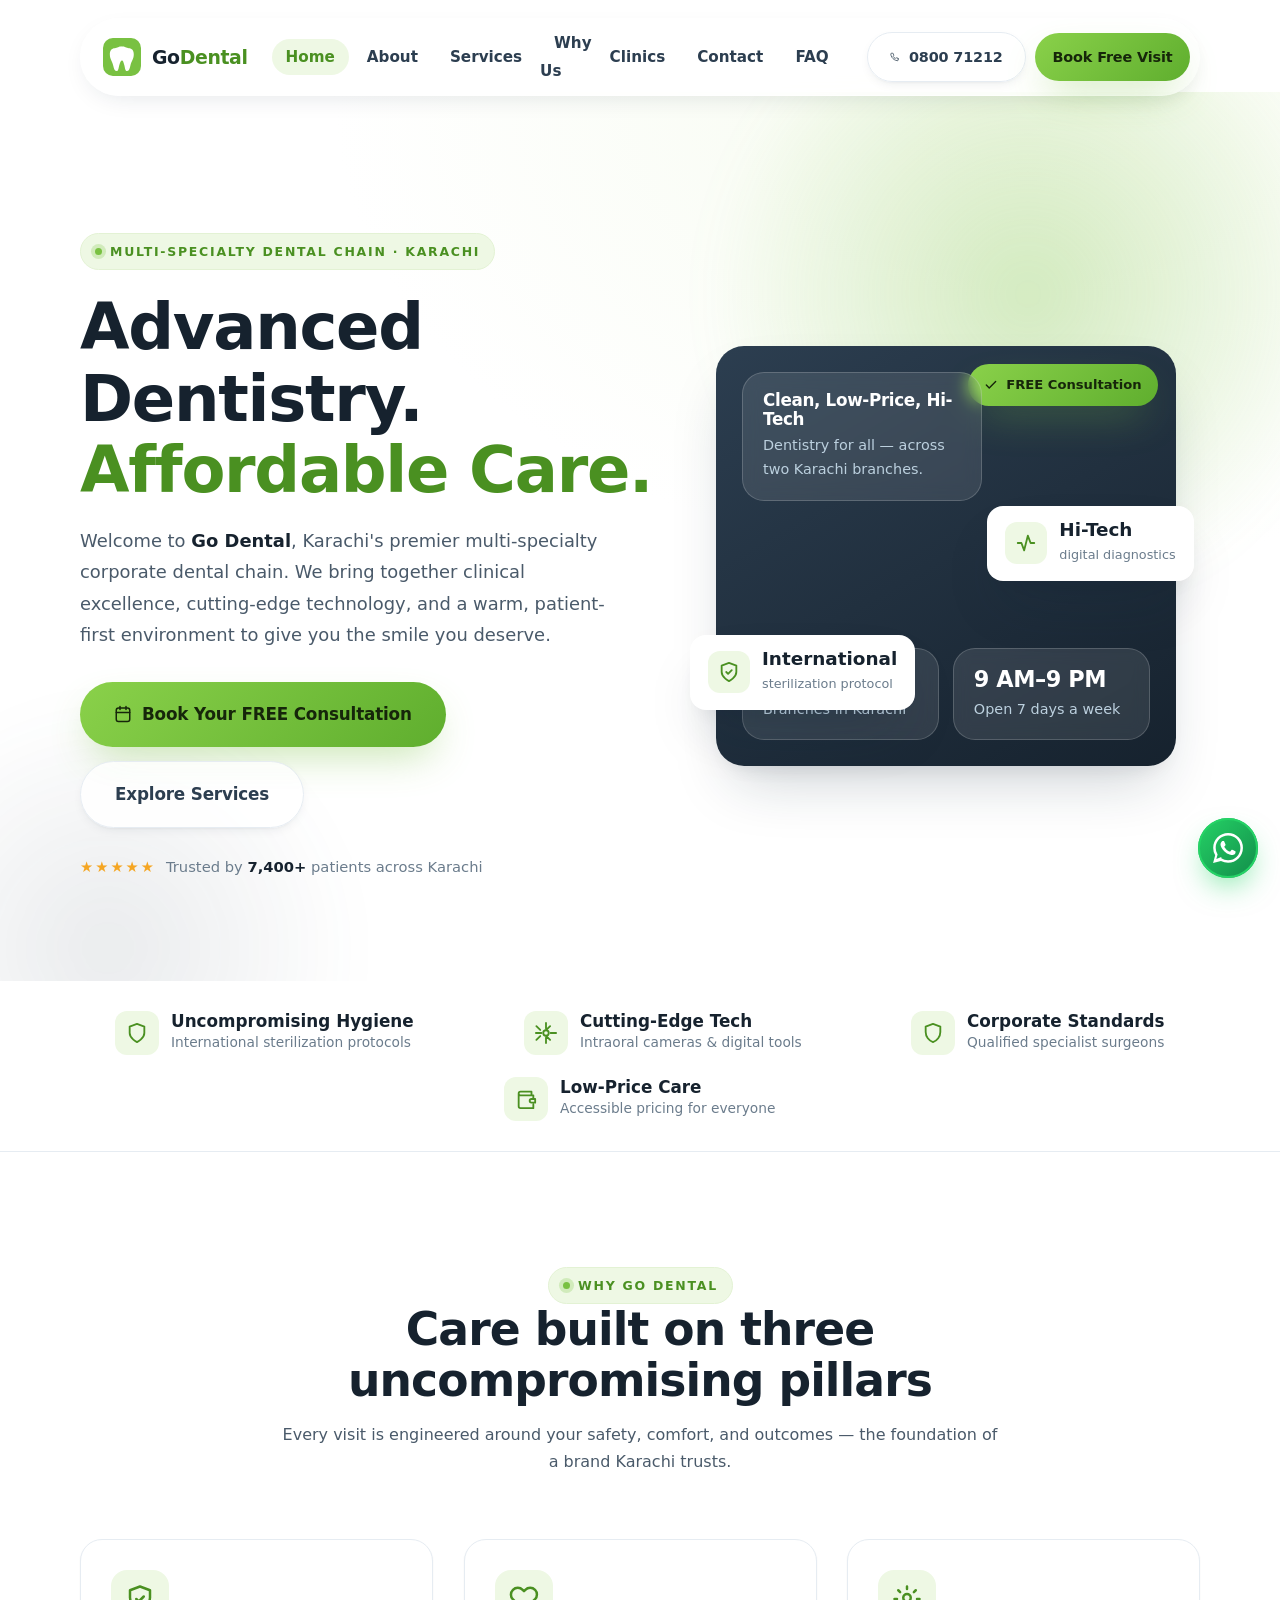
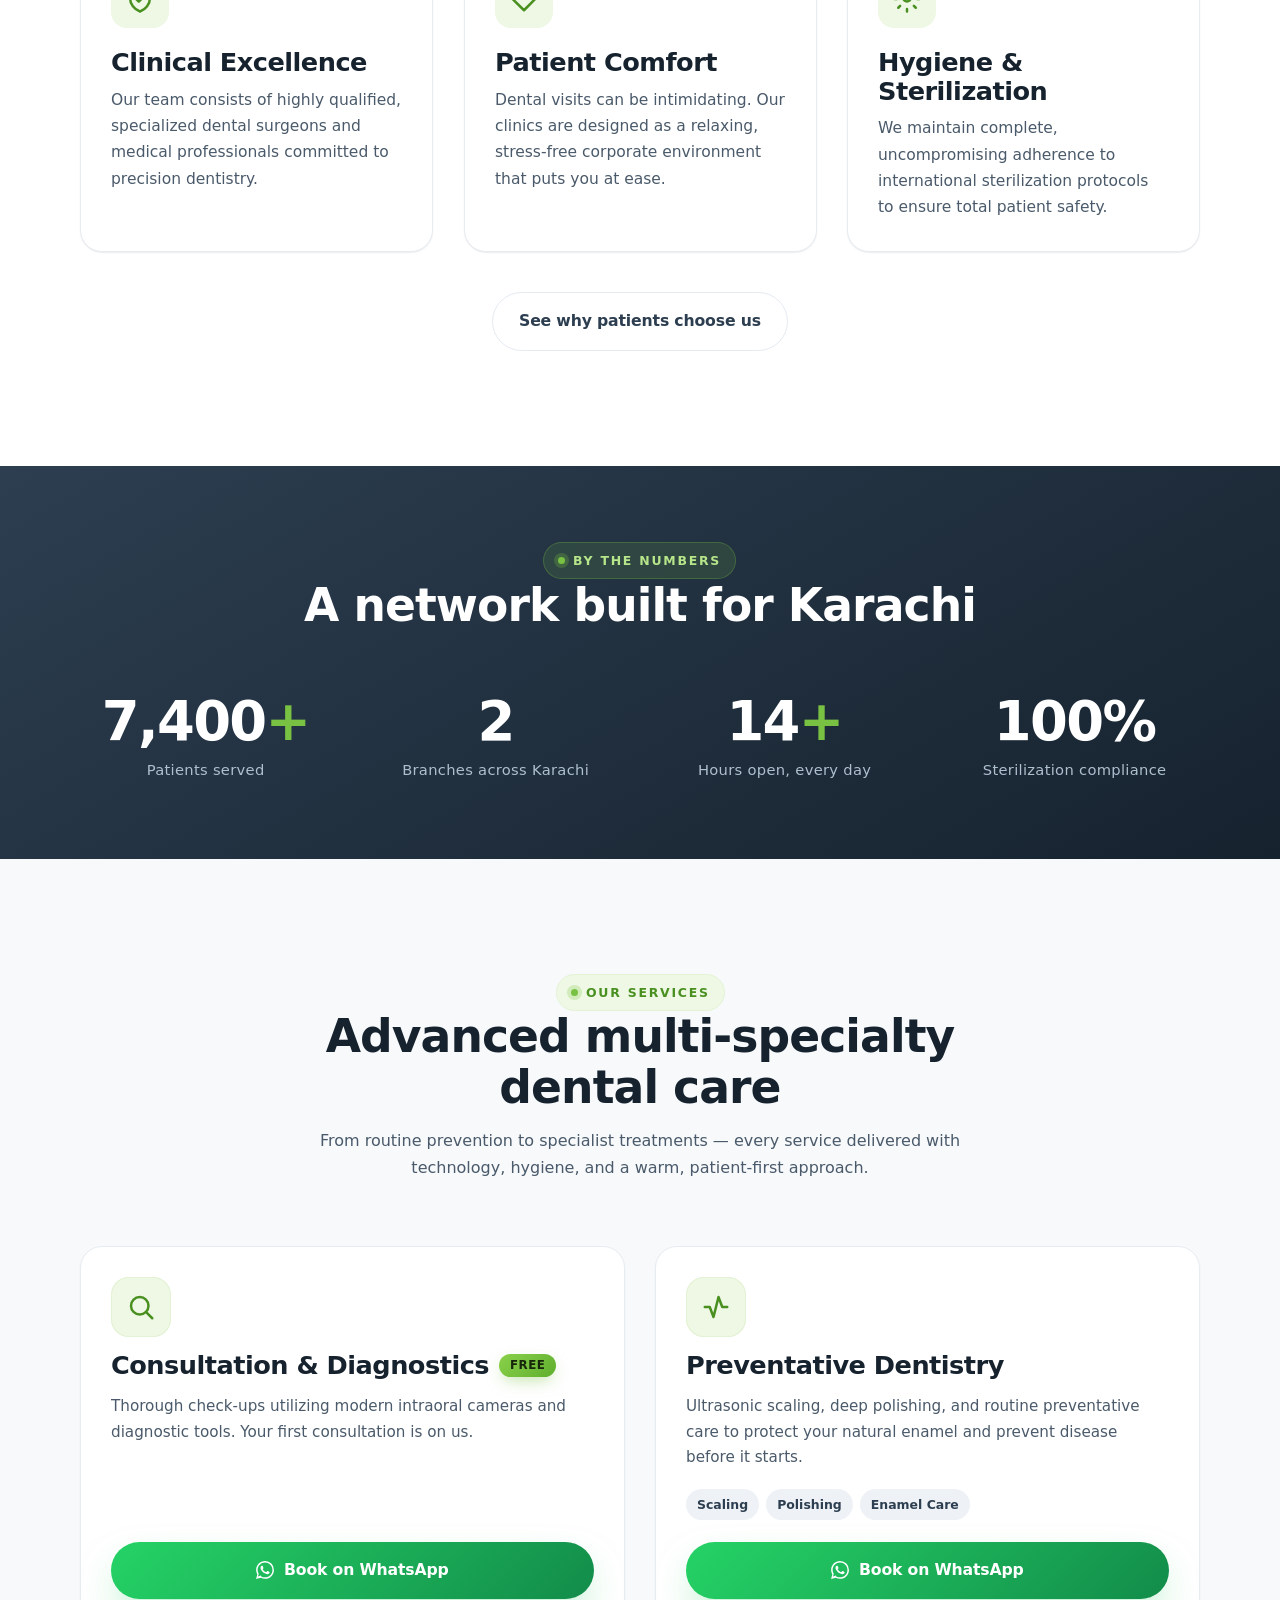
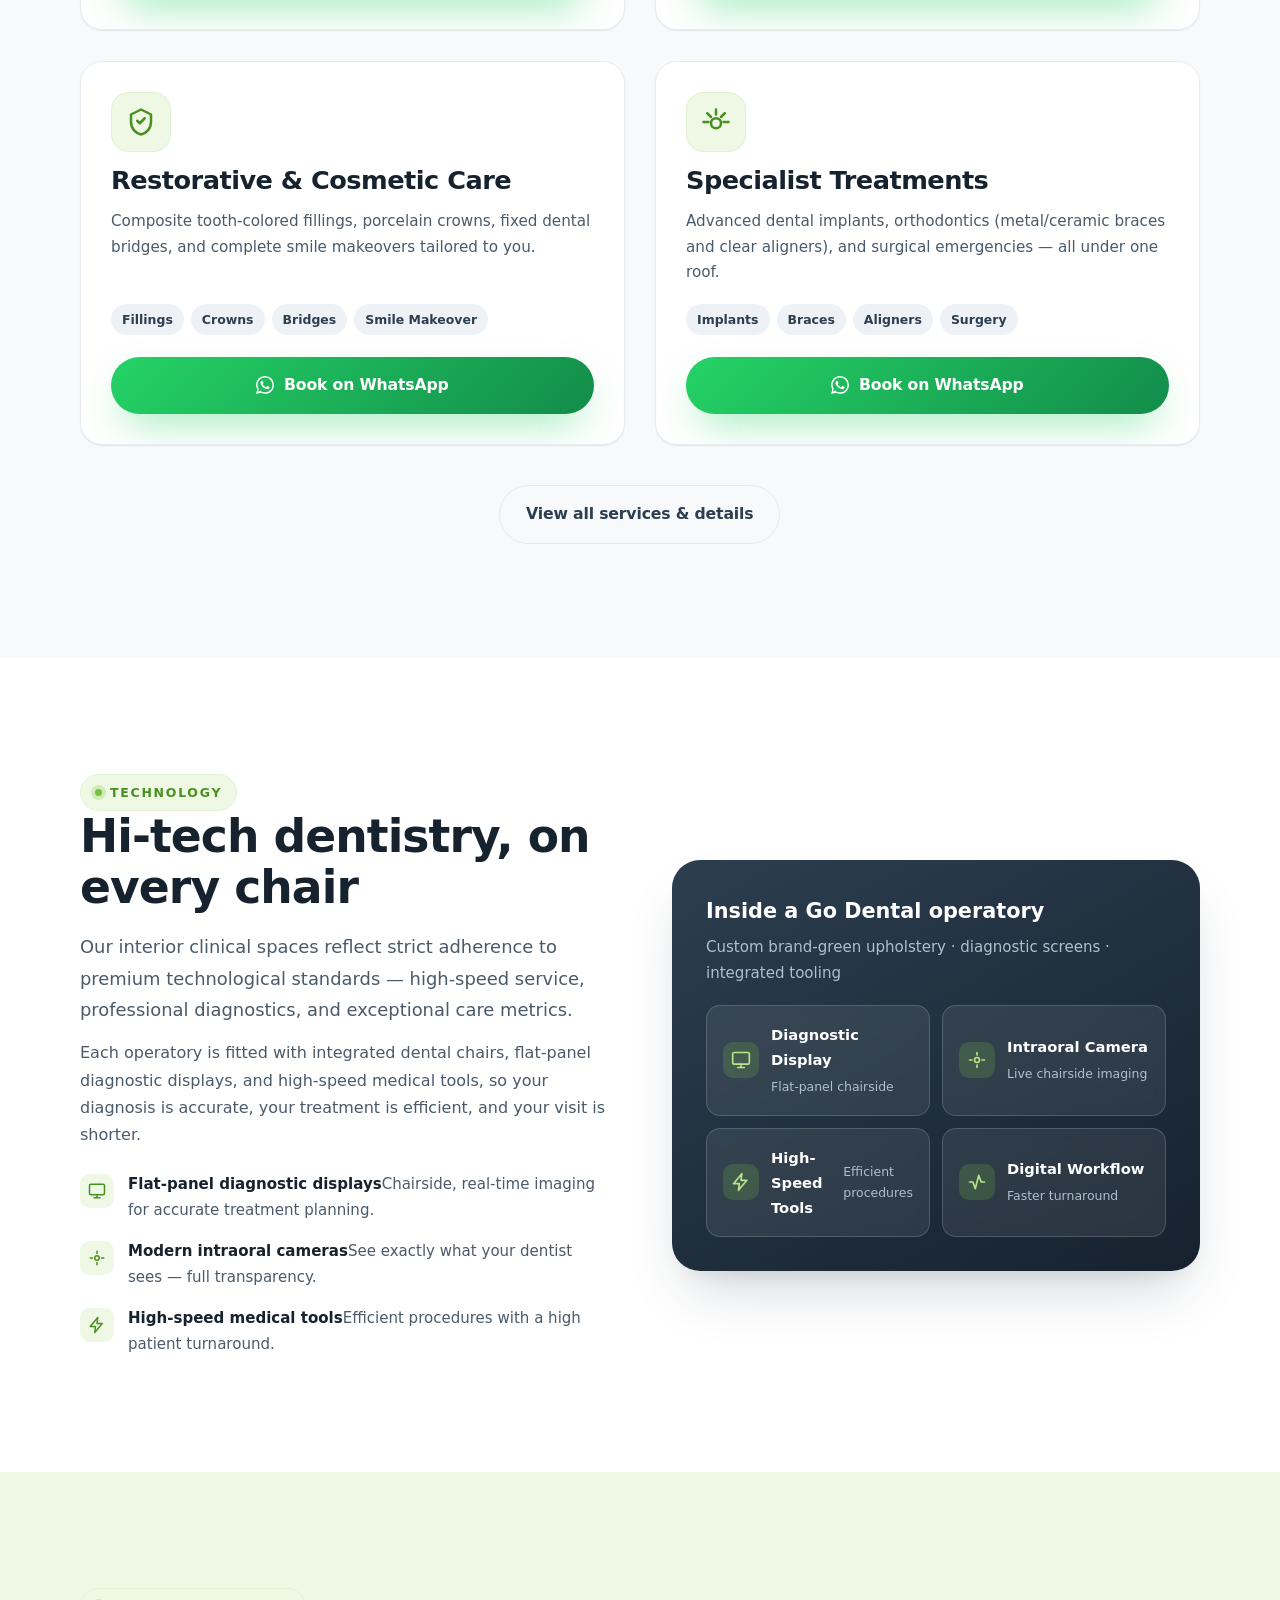
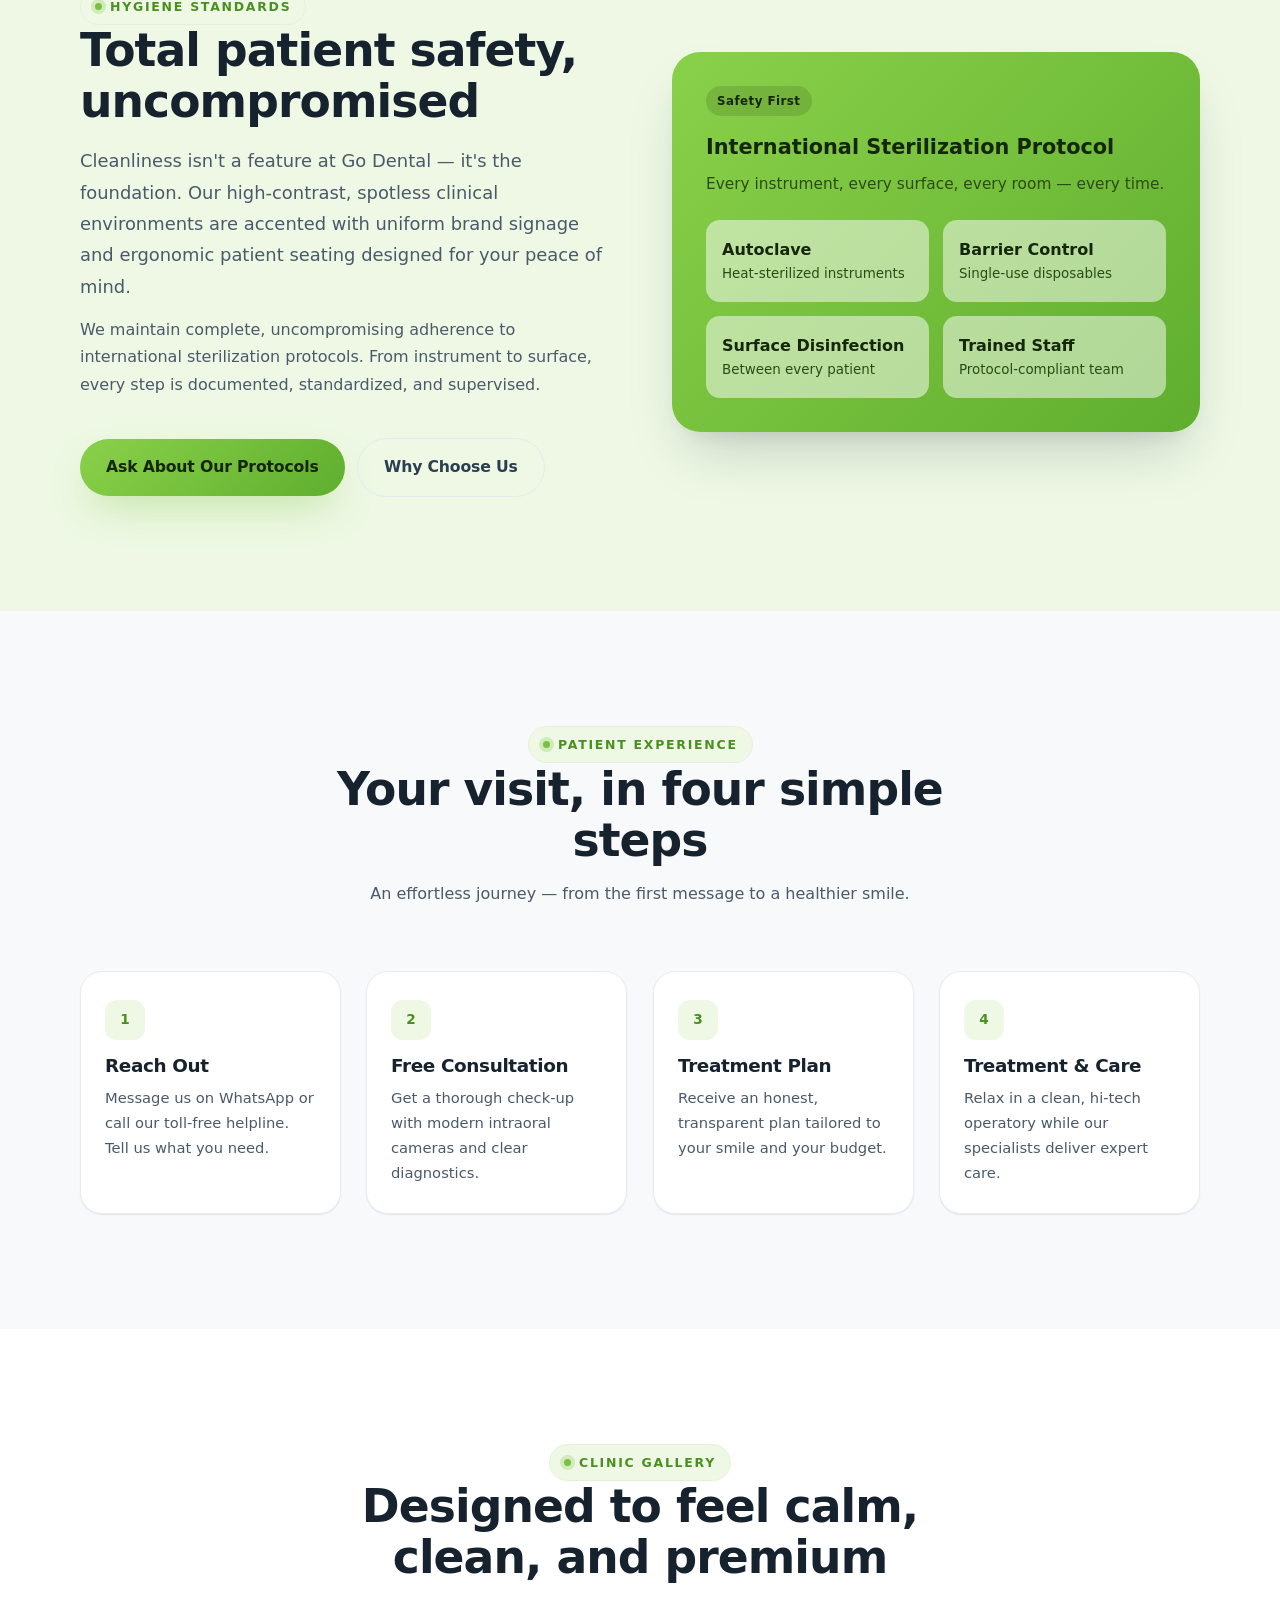
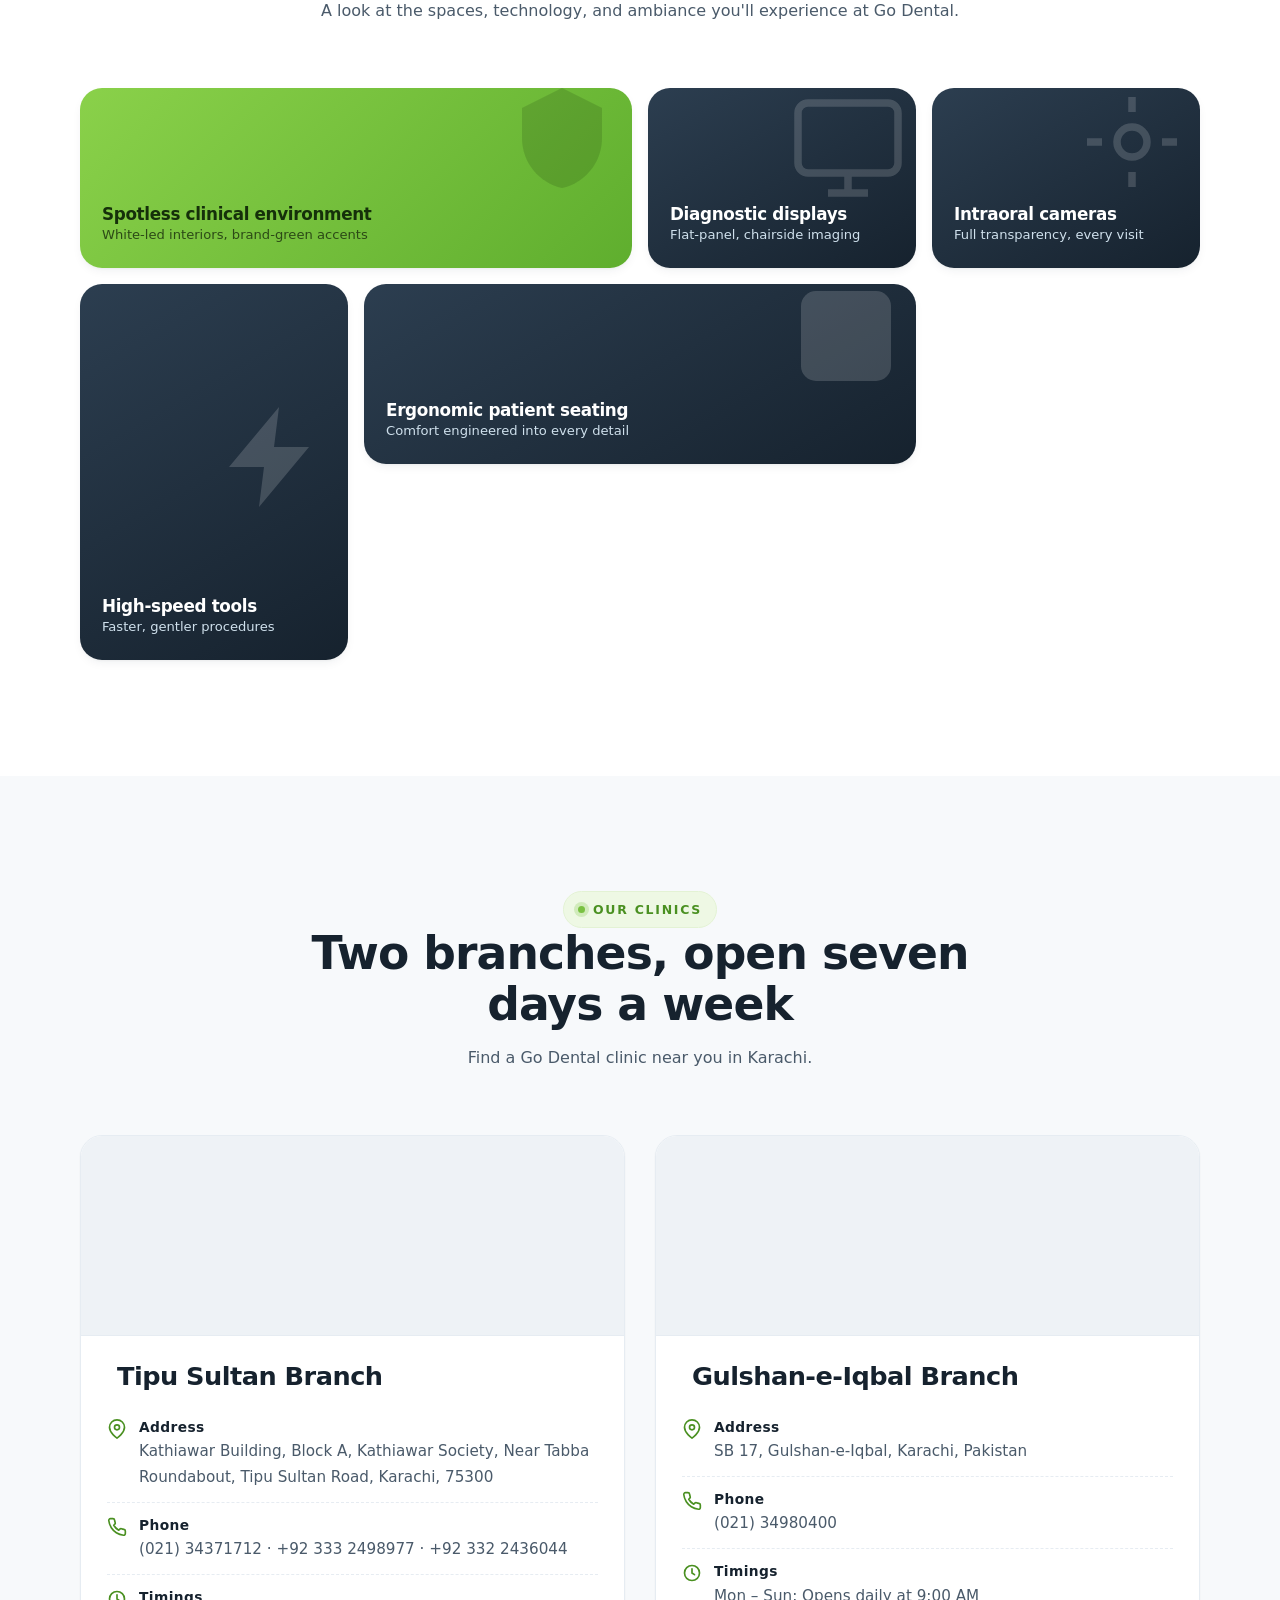
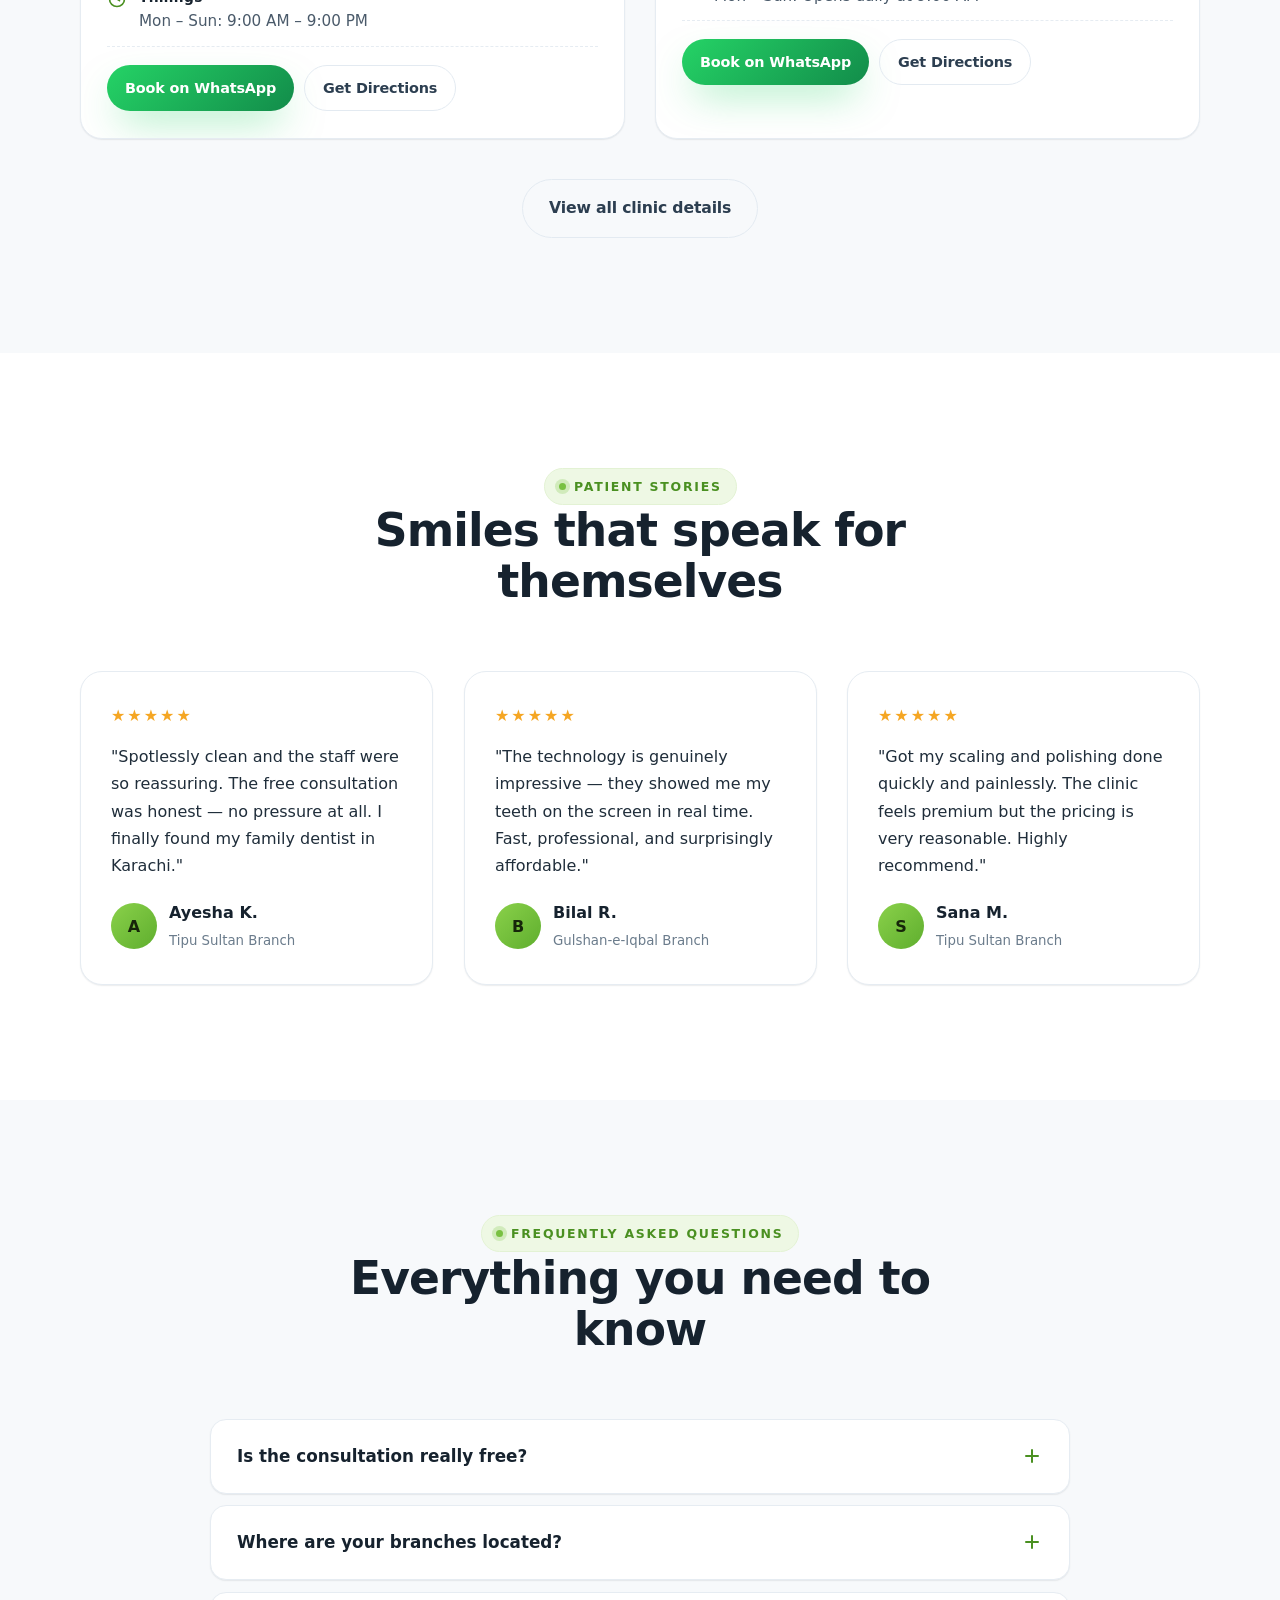
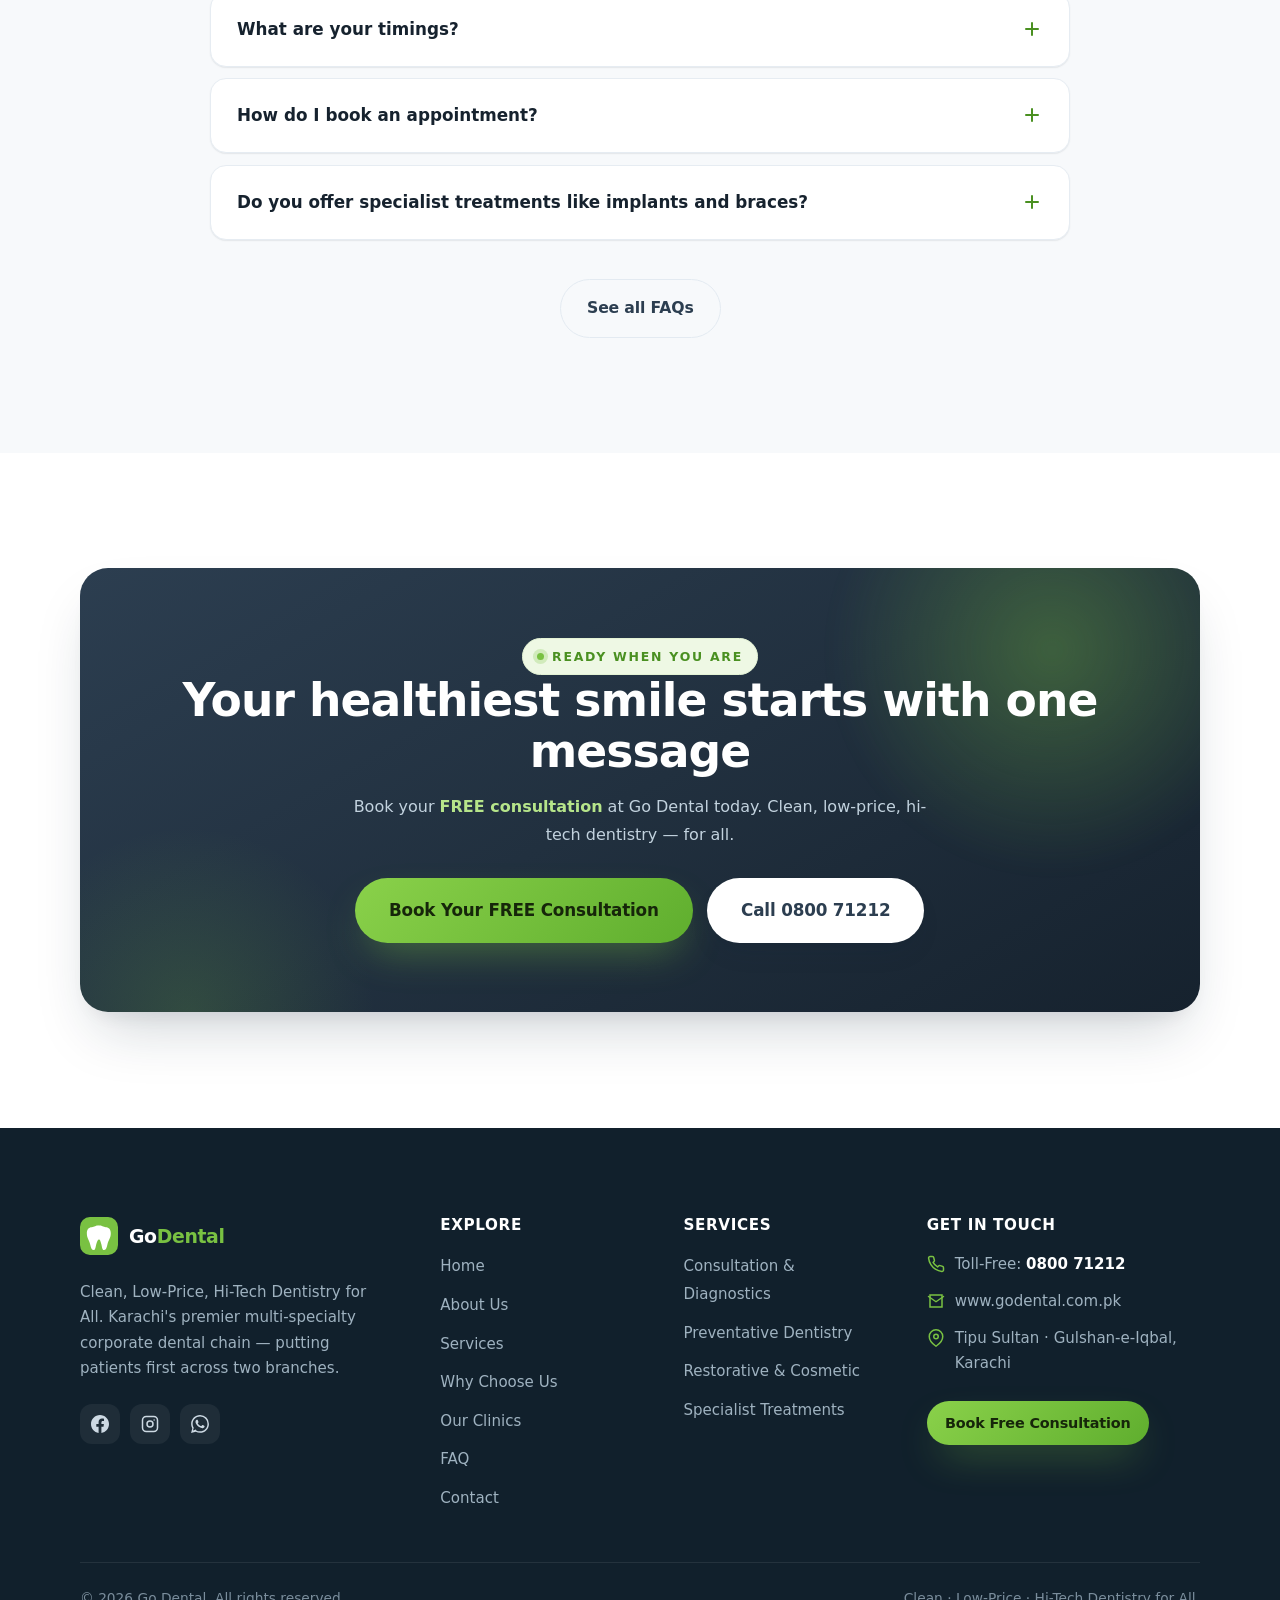
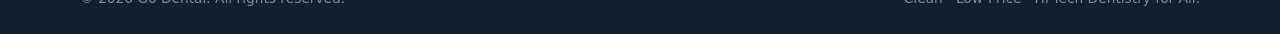
==== commit f510675c: "Add files via upload" ====
--- a/index.html
+++ b/index.html
@@ -3,42 +3,85 @@
 <head>
   <meta charset="UTF-8">
   <meta name="viewport" content="width=device-width, initial-scale=1.0">
-  <title>Our Clinics | Go Dental — Tipu Sultan &amp; Gulshan-e-Iqbal, Karachi</title>
-  <meta name="description" content="Visit Go Dental at two Karachi branches: Tipu Sultan (Kathiawar Building, 75300) and Gulshan-e-Iqbal (SB 17). Open seven days a week. Get directions and contact details.">
+  <title>Go Dental | Clean, Low-Price, Hi-Tech Dentistry in Karachi</title>
+  <meta name="description" content="Go Dental is Karachi's premier multi-specialty corporate dental chain. Clinical excellence, cutting-edge technology, and uncompromising hygiene. Book your FREE consultation today.">
+  <meta name="keywords" content="dental clinic Karachi, dentist Karachi, dental implants, orthodontics, cosmetic dentistry, Go Dental, free consultation">
+  <meta name="author" content="Go Dental">
   <meta name="theme-color" content="#79c142">
-  <link rel="canonical" href="https://www.godental.com.pk/clinics.html">
+  <link rel="canonical" href="https://www.godental.com.pk/">
+
+  <!-- Open Graph -->
   <meta property="og:type" content="website">
   <meta property="og:site_name" content="Go Dental">
-  <meta property="og:title" content="Our Clinics | Go Dental Karachi">
-  <meta property="og:description" content="Two branches across Karachi — Tipu Sultan &amp; Gulshan-e-Iqbal. Open 7 days.">
-  <meta property="og:url" content="https://www.godental.com.pk/clinics.html">
+  <meta property="og:title" content="Go Dental | Clean, Low-Price, Hi-Tech Dentistry in Karachi">
+  <meta property="og:description" content="Karachi's premier multi-specialty corporate dental chain. Clinical excellence, cutting-edge technology, and uncompromising hygiene. Book your FREE consultation.">
+  <meta property="og:url" content="https://www.godental.com.pk/">
+  <meta property="og:locale" content="en_PK">
+
+  <!-- Twitter -->
   <meta name="twitter:card" content="summary_large_image">
-  <meta name="twitter:title" content="Our Clinics | Go Dental">
-  <meta name="twitter:description" content="Two branches across Karachi, open 7 days.">
+  <meta name="twitter:title" content="Go Dental | Clean, Low-Price, Hi-Tech Dentistry in Karachi">
+  <meta name="twitter:description" content="Karachi's premier multi-specialty corporate dental chain. Book your FREE consultation today.">
+
+  <!-- Fonts -->
   <link rel="preconnect" href="https://fonts.googleapis.com">
   <link rel="preconnect" href="https://fonts.gstatic.com" crossorigin>
   <link href="https://fonts.googleapis.com/css2?family=Inter:wght@400;500;600;700&family=Sora:wght@500;600;700;800&display=swap" rel="stylesheet">
+
   <link rel="stylesheet" href="assets/css/styles.css">
+
+  <!-- Favicon (inline SVG tooth) -->
   <link rel="icon" href="data:image/svg+xml,%3Csvg xmlns='http://www.w3.org/2000/svg' viewBox='0 0 100 100'%3E%3Crect width='100' height='100' rx='24' fill='%2379c142'/%3E%3Cpath d='M50 22c-9 0-12 5-19 5-8 0-13 6-13 16 0 13 6 17 9 30 2 9 4 14 9 14s5-9 7-16 4-12 7-12 4 5 6 12 2 16 7 16 7-5 9-14c3-13 9-17 9-30 0-10-5-16-13-16-7 0-10-5-19-5z' fill='%23ffffff'/%3E%3C/svg%3E">
+
+  <!-- Schema: Dentist -->
   <script type="application/ld+json">
-  {"@context":"https://schema.org","@type":"ItemList","itemListElement":[
-    {"@type":"Place","name":"Go Dental — Tipu Sultan Branch","telephone":"+92-21-34371712","address":{"@type":"PostalAddress","streetAddress":"Kathiawar Building, Block A, Kathiawar Society, Near Tabba Roundabout, Tipu Sultan Road","addressLocality":"Karachi","postalCode":"75300","addressCountry":"PK"},"openingHoursSpecification":{"@type":"OpeningHoursSpecification","dayOfWeek":["Monday","Tuesday","Wednesday","Thursday","Friday","Saturday","Sunday"],"opens":"09:00","closes":"21:00"}},
-    {"@type":"Place","name":"Go Dental — Gulshan-e-Iqbal Branch","telephone":"+92-21-34980400","address":{"@type":"PostalAddress","streetAddress":"SB 17, Gulshan-e-Iqbal","addressLocality":"Karachi","addressCountry":"PK"}}
-  ]}
+  {
+    "@context": "https://schema.org",
+    "@type": "Dentist",
+    "name": "Go Dental",
+    "description": "Multi-specialty corporate dental chain in Karachi offering clean, low-price, hi-tech dentistry for all.",
+    "url": "https://www.godental.com.pk/",
+    "image": "https://www.godental.com.pk/assets/img/og-image.jpg",
+    "telephone": "+92-333-2498977",
+    "priceRange": "$$",
+    "slogan": "Clean, Low-Price, Hi-Tech Dentistry for All.",
+    "areaServed": "Karachi, Pakistan",
+    "address": [
+      { "@type": "PostalAddress", "name": "Tipu Sultan Branch", "streetAddress": "Kathiawar Building, Block A, Kathiawar Society, Near Tabba Roundabout, Tipu Sultan Road", "addressLocality": "Karachi", "postalCode": "75300", "addressCountry": "PK" },
+      { "@type": "PostalAddress", "name": "Gulshan-e-Iqbal Branch", "streetAddress": "SB 17, Gulshan-e-Iqbal", "addressLocality": "Karachi", "addressCountry": "PK" }
+    ],
+    "openingHoursSpecification": [{ "@type": "OpeningHoursSpecification", "dayOfWeek": ["Monday","Tuesday","Wednesday","Thursday","Friday","Saturday","Sunday"], "opens": "09:00", "closes": "21:00" }],
+    "sameAs": ["https://www.facebook.com/godentalpk", "https://www.instagram.com/godentalpk"]
+  }
   </script>
 </head>
 <body>
   <a href="#main" class="skip-link">Skip to content</a>
+
+  <!-- =========================== NAV =========================== -->
   <header class="nav">
     <div class="container">
       <nav class="nav__inner" aria-label="Primary">
-        <a href="index.html" class="brand"><span class="brand__mark"><svg viewBox="0 0 100 100"><rect width="100" height="100" rx="26" fill="#79c142"/><path d="M50 22c-9 0-12 5-19 5-8 0-13 6-13 16 0 13 6 17 9 30 2 9 4 14 9 14s5-9 7-16 4-12 7-12 4 5 6 12 2 16 7 16 7-5 9-14c3-13 9-17 9-30 0-10-5-16-13-16-7 0-10-5-19-5z" fill="#fff"/></svg></span><span>Go<b>Dental</b></span></a>
+        <a href="index.html" class="brand" aria-label="Go Dental home">
+          <span class="brand__mark" aria-hidden="true">
+            <svg viewBox="0 0 100 100"><rect width="100" height="100" rx="26" fill="#79c142"/><path d="M50 22c-9 0-12 5-19 5-8 0-13 6-13 16 0 13 6 17 9 30 2 9 4 14 9 14s5-9 7-16 4-12 7-12 4 5 6 12 2 16 7 16 7-5 9-14c3-13 9-17 9-30 0-10-5-16-13-16-7 0-10-5-19-5z" fill="#fff"/></svg>
+          </span>
+          <span>Go<b>Dental</b></span>
+        </a>
         <ul class="nav__links">
-          <li><a href="index.html">Home</a></li><li><a href="about.html">About</a></li><li><a href="services.html">Services</a></li>
-          <li><a href="why-choose-us.html">Why Us</a></li><li><a href="clinics.html">Clinics</a></li><li><a href="contact.html">Contact</a></li><li><a href="faq.html">FAQ</a></li>
+          <li><a href="index.html">Home</a></li>
+          <li><a href="about.html">About</a></li>
+          <li><a href="services.html">Services</a></li>
+          <li><a href="why-choose-us.html">Why Us</a></li>
+          <li><a href="clinics.html">Clinics</a></li>
+          <li><a href="contact.html">Contact</a></li>
+          <li><a href="faq.html">FAQ</a></li>
         </ul>
         <div class="nav__cta">
-          <a href="tel:080071212" class="btn btn--ghost btn--sm nav__book"><svg viewBox="0 0 24 24" fill="none" stroke="currentColor" stroke-width="2"><path d="M22 16.92v3a2 2 0 0 1-2.18 2 19.79 19.79 0 0 1-8.63-3.07 19.5 19.5 0 0 1-6-6 19.79 19.79 0 0 1-3.07-8.67A2 2 0 0 1 4.11 2h3a2 2 0 0 1 2 1.72c.13.96.36 1.9.7 2.81a2 2 0 0 1-.45 2.11L8.09 9.91a16 16 0 0 0 6 6l1.27-1.27a2 2 0 0 1 2.11-.45c.91.34 1.85.57 2.81.7A2 2 0 0 1 22 16.92z" stroke-linecap="round" stroke-linejoin="round"/></svg>0800 71212</a>
+          <a href="tel:080071212" class="btn btn--ghost btn--sm nav__book" aria-label="Call toll-free 0800 71212">
+            <svg viewBox="0 0 24 24" fill="none" stroke="currentColor" stroke-width="2"><path d="M22 16.92v3a2 2 0 0 1-2.18 2 19.79 19.79 0 0 1-8.63-3.07 19.5 19.5 0 0 1-6-6 19.79 19.79 0 0 1-3.07-8.67A2 2 0 0 1 4.11 2h3a2 2 0 0 1 2 1.72c.13.96.36 1.9.7 2.81a2 2 0 0 1-.45 2.11L8.09 9.91a16 16 0 0 0 6 6l1.27-1.27a2 2 0 0 1 2.11-.45c.91.34 1.85.57 2.81.7A2 2 0 0 1 22 16.92z" stroke-linecap="round" stroke-linejoin="round"/></svg>
+            0800 71212
+          </a>
           <a href="#" class="btn btn--sm" data-wa="Hello Go Dental. I'd like to book a FREE consultation.">Book Free Visit</a>
           <button class="nav__toggle" aria-label="Open menu" aria-expanded="false"><span></span></button>
         </div>
@@ -46,44 +89,365 @@
     </div>
   </header>
   <div class="mobile-menu">
-    <a href="index.html">Home</a><a href="about.html">About</a><a href="services.html">Services</a>
-    <a href="why-choose-us.html">Why Choose Us</a><a href="clinics.html">Our Clinics</a>
-    <a href="contact.html">Contact</a><a href="faq.html">FAQ</a>
+    <a href="index.html">Home</a>
+    <a href="about.html">About</a>
+    <a href="services.html">Services</a>
+    <a href="why-choose-us.html">Why Choose Us</a>
+    <a href="clinics.html">Our Clinics</a>
+    <a href="contact.html">Contact</a>
+    <a href="faq.html">FAQ</a>
     <a href="#" class="btn" data-wa="Hello Go Dental. I'd like to book a FREE consultation.">Book Free Consultation</a>
   </div>
   <div class="nav-spacer"></div>
 
   <main id="main">
-    <section class="pagehead">
-      <div class="container">
-        <nav class="breadcrumb"><a href="index.html">Home</a> <span>/</span> Our Clinics</nav>
-        <span class="eyebrow"><span class="dot"></span> Branch Locations</span>
-        <h1>Two clinics, here for Karachi</h1>
-        <p>Find a Go Dental branch near you. Both offer the same hi-tech, hygienic, patient-first care — open seven days a week.</p>
-      </div>
-    </section>
-
-    <section class="section">
-      <div class="container">
+    <!-- =========================== HERO =========================== -->
+    <section class="hero">
+      <div class="container">
+        <div class="hero__grid">
+          <div class="hero__copy">
+            <span class="eyebrow reveal"><span class="dot"></span> Multi-Specialty Dental Chain · Karachi</span>
+            <h1 class="hero__title reveal d1">Advanced Dentistry.<br><span class="accent">Affordable Care.</span></h1>
+            <p class="lead hero__sub reveal d2">Welcome to <strong>Go Dental</strong>, Karachi's premier multi-specialty corporate dental chain. We bring together clinical excellence, cutting-edge technology, and a warm, patient-first environment to give you the smile you deserve.</p>
+            <div class="hero__actions reveal d3">
+              <a href="#" class="btn btn--lg" data-wa="Hello Go Dental. I'd like to book a FREE consultation.">
+                <svg viewBox="0 0 24 24" fill="none" stroke="currentColor" stroke-width="2"><rect x="3" y="4" width="18" height="18" rx="3"/><path d="M16 2v4M8 2v4M3 10h18" stroke-linecap="round"/></svg>
+                Book Your FREE Consultation
+              </a>
+              <a href="services.html" class="btn btn--ghost btn--lg">Explore Services</a>
+            </div>
+            <div class="hero__micro reveal d4">
+              <span class="stars" aria-hidden="true">★★★★★</span>
+              <span>Trusted by <strong>7,400+</strong> patients across Karachi</span>
+            </div>
+          </div>
+
+          <div class="hero__visual reveal from-right d2">
+            <div class="hero__card">
+              <span class="hero__badge">
+                <svg viewBox="0 0 24 24" fill="none" stroke="currentColor" stroke-width="2.4" width="14" height="14"><path d="M20 6 9 17l-5-5" stroke-linecap="round" stroke-linejoin="round"/></svg>
+                FREE Consultation
+              </span>
+              <div class="hero__card-top">
+                <div class="glass" style="max-width:240px">
+                  <h4>Clean, Low-Price, Hi-Tech</h4>
+                  <p>Dentistry for all — across two Karachi branches.</p>
+                </div>
+              </div>
+              <div class="hero__card-bot">
+                <div class="glass">
+                  <h4 style="font-size:1.4rem;font-weight:800">2</h4>
+                  <p>Branches in Karachi</p>
+                </div>
+                <div class="glass">
+                  <h4 style="font-size:1.4rem;font-weight:800">9 AM–9 PM</h4>
+                  <p>Open 7 days a week</p>
+                </div>
+              </div>
+            </div>
+
+            <div class="float-chip float-chip--1">
+              <span class="ic"><svg viewBox="0 0 24 24" fill="none" stroke="currentColor" stroke-width="2"><path d="M12 22s8-4 8-10V5l-8-3-8 3v7c0 6 8 10 8 10z" stroke-linecap="round" stroke-linejoin="round"/><path d="m9 12 2 2 4-4" stroke-linecap="round" stroke-linejoin="round"/></svg></span>
+              <span><b>International</b><small>sterilization protocol</small></span>
+            </div>
+            <div class="float-chip float-chip--2">
+              <span class="ic"><svg viewBox="0 0 24 24" fill="none" stroke="currentColor" stroke-width="2"><path d="M3 12h4l3 8 4-16 3 8h4" stroke-linecap="round" stroke-linejoin="round"/></svg></span>
+              <span><b>Hi-Tech</b><small>digital diagnostics</small></span>
+            </div>
+          </div>
+        </div>
+      </div>
+    </section>
+
+    <!-- =========================== TRUST STRIP =========================== -->
+    <section class="trust">
+      <div class="container">
+        <div class="trust__row">
+          <div class="trust__item reveal">
+            <span class="ic"><svg viewBox="0 0 24 24" fill="none" stroke="currentColor" stroke-width="2"><path d="M12 22s8-4 8-10V5l-8-3-8 3v7c0 6 8 10 8 10z" stroke-linecap="round" stroke-linejoin="round"/></svg></span>
+            <span><b>Uncompromising Hygiene</b><span>International sterilization protocols</span></span>
+          </div>
+          <div class="trust__item reveal d1">
+            <span class="ic"><svg viewBox="0 0 24 24" fill="none" stroke="currentColor" stroke-width="2"><circle cx="12" cy="12" r="3"/><path d="M12 1v6m0 10v6m11-11h-6M7 12H1m15.5-7.5-4.2 4.2m-6.6 6.6-4.2 4.2m0-15 4.2 4.2m6.6 6.6 4.2 4.2" stroke-linecap="round"/></svg></span>
+            <span><b>Cutting-Edge Tech</b><span>Intraoral cameras & digital tools</span></span>
+          </div>
+          <div class="trust__item reveal d2">
+            <span class="ic"><svg viewBox="0 0 24 24" fill="none" stroke="currentColor" stroke-width="2"><path d="M12 2 4 5v6c0 5 3.5 9.5 8 11 4.5-1.5 8-6 8-11V5l-8-3z" stroke-linecap="round" stroke-linejoin="round"/></svg></span>
+            <span><b>Corporate Standards</b><span>Qualified specialist surgeons</span></span>
+          </div>
+          <div class="trust__item reveal d3">
+            <span class="ic"><svg viewBox="0 0 24 24" fill="none" stroke="currentColor" stroke-width="2"><path d="M20 12V8H6a2 2 0 0 1 0-4h12v4M4 6v14a2 2 0 0 0 2 2h14v-4M18 12a2 2 0 0 0 0 4h4v-4z" stroke-linecap="round" stroke-linejoin="round"/></svg></span>
+            <span><b>Low-Price Care</b><span>Accessible pricing for everyone</span></span>
+          </div>
+        </div>
+      </div>
+    </section>
+
+    <!-- =========================== WHY GO DENTAL =========================== -->
+    <section class="section" id="why">
+      <div class="container">
+        <div class="section-head">
+          <span class="eyebrow reveal"><span class="dot"></span> Why Go Dental</span>
+          <h2 class="reveal d1">Care built on three uncompromising pillars</h2>
+          <p class="reveal d2">Every visit is engineered around your safety, comfort, and outcomes — the foundation of a brand Karachi trusts.</p>
+        </div>
+        <div class="grid grid-3">
+          <article class="card reveal">
+            <div class="card__icon"><svg viewBox="0 0 24 24" fill="none" stroke="currentColor" stroke-width="2"><path d="M12 2 4 5v6c0 5 3.5 9.5 8 11 4.5-1.5 8-6 8-11V5l-8-3z" stroke-linecap="round" stroke-linejoin="round"/><path d="m9 12 2 2 4-4" stroke-linecap="round" stroke-linejoin="round"/></svg></div>
+            <h3>Clinical Excellence</h3>
+            <p>Our team consists of highly qualified, specialized dental surgeons and medical professionals committed to precision dentistry.</p>
+          </article>
+          <article class="card reveal d1">
+            <div class="card__icon"><svg viewBox="0 0 24 24" fill="none" stroke="currentColor" stroke-width="2"><path d="M20.84 4.61a5.5 5.5 0 0 0-7.78 0L12 5.67l-1.06-1.06a5.5 5.5 0 1 0-7.78 7.78L12 21l8.84-8.84a5.5 5.5 0 0 0 0-7.55z" stroke-linecap="round" stroke-linejoin="round"/></svg></div>
+            <h3>Patient Comfort</h3>
+            <p>Dental visits can be intimidating. Our clinics are designed as a relaxing, stress-free corporate environment that puts you at ease.</p>
+          </article>
+          <article class="card reveal d2">
+            <div class="card__icon"><svg viewBox="0 0 24 24" fill="none" stroke="currentColor" stroke-width="2"><path d="M9 11a3 3 0 1 0 6 0 3 3 0 0 0-6 0z"/><path d="M12 2v2m0 16v2M2 12h2m16 0h2M5 5l1.5 1.5M17.5 17.5 19 19M19 5l-1.5 1.5M6.5 17.5 5 19" stroke-linecap="round"/></svg></div>
+            <h3>Hygiene & Sterilization</h3>
+            <p>We maintain complete, uncompromising adherence to international sterilization protocols to ensure total patient safety.</p>
+          </article>
+        </div>
+        <div class="cluster cluster--center mt-l"><a href="why-choose-us.html" class="btn btn--outline">See why patients choose us</a></div>
+      </div>
+    </section>
+
+    <!-- =========================== STATS BAND =========================== -->
+    <section class="section section--navy section--tight">
+      <div class="container">
+        <div class="section-head">
+          <span class="eyebrow reveal"><span class="dot"></span> By the Numbers</span>
+          <h2 class="reveal d1">A network built for Karachi</h2>
+        </div>
+        <div class="stats">
+          <div class="stat reveal">
+            <div class="stat__num"><span data-count="7400">0</span><span class="suffix">+</span></div>
+            <div class="stat__label">Patients served</div>
+          </div>
+          <div class="stat reveal d1">
+            <div class="stat__num"><span data-count="2">0</span></div>
+            <div class="stat__label">Branches across Karachi</div>
+          </div>
+          <div class="stat reveal d2">
+            <div class="stat__num"><span data-count="14">0</span><span class="suffix">+</span></div>
+            <div class="stat__label">Hours open, every day</div>
+          </div>
+          <div class="stat reveal d3">
+            <div class="stat__num"><span data-count="100" data-suffix="%">0</span></div>
+            <div class="stat__label">Sterilization compliance</div>
+          </div>
+        </div>
+      </div>
+    </section>
+
+    <!-- =========================== SERVICES PREVIEW =========================== -->
+    <section class="section section--mist" id="services">
+      <div class="container">
+        <div class="section-head">
+          <span class="eyebrow reveal"><span class="dot"></span> Our Services</span>
+          <h2 class="reveal d1">Advanced multi-specialty dental care</h2>
+          <p class="reveal d2">From routine prevention to specialist treatments — every service delivered with technology, hygiene, and a warm, patient-first approach.</p>
+        </div>
+
+        <div class="grid grid-2">
+          <!-- Consultation -->
+          <article class="svc reveal">
+            <div class="svc__icon"><svg viewBox="0 0 24 24" fill="none" stroke="currentColor" stroke-width="2"><circle cx="11" cy="11" r="7"/><path d="m21 21-4.3-4.3" stroke-linecap="round"/></svg></div>
+            <h3>Consultation &amp; Diagnostics <span class="pill pill--free">FREE</span></h3>
+            <p class="svc__desc">Thorough check-ups utilizing modern intraoral cameras and diagnostic tools. Your first consultation is on us.</p>
+            <div class="svc__actions">
+              <a href="#" class="btn btn--wa btn--block" data-wa="Hello Go Dental. I'd like to book a FREE consultation.">
+                <svg viewBox="0 0 24 24" fill="currentColor"><path d="M.057 24l1.687-6.163a11.867 11.867 0 0 1-1.587-5.946C.16 5.335 5.495 0 12.05 0a11.82 11.82 0 0 1 8.413 3.488 11.82 11.82 0 0 1 3.48 8.414c-.003 6.557-5.338 11.892-11.893 11.892a11.9 11.9 0 0 1-5.688-1.448L.057 24zm6.597-3.807c1.676.995 3.276 1.591 5.392 1.592 5.448 0 9.886-4.434 9.889-9.885.002-5.462-4.415-9.89-9.881-9.892-5.452 0-9.887 4.434-9.889 9.884a9.86 9.86 0 0 0 1.51 5.26l-.999 3.648 3.978-1.607zm11.387-5.464c-.074-.124-.272-.198-.57-.347-.297-.149-1.758-.868-2.031-.967-.272-.099-.47-.149-.669.149-.198.297-.768.967-.941 1.165-.173.198-.347.223-.644.074-.297-.149-1.255-.462-2.39-1.475-.883-.788-1.48-1.761-1.653-2.059-.173-.297-.018-.458.13-.606.134-.133.297-.347.446-.521.151-.172.2-.296.3-.495.099-.198.05-.372-.025-.521-.075-.148-.669-1.611-.916-2.206-.242-.579-.487-.501-.669-.51l-.57-.01c-.198 0-.52.074-.792.372s-1.04 1.016-1.04 2.479 1.065 2.876 1.213 3.074c.149.198 2.095 3.2 5.076 4.487.709.306 1.263.489 1.694.626.712.226 1.36.194 1.872.118.571-.085 1.758-.719 2.006-1.413.248-.695.248-1.29.173-1.414z"/></svg>
+                Book on WhatsApp
+              </a>
+            </div>
+          </article>
+
+          <!-- Preventative -->
+          <article class="svc reveal d1">
+            <div class="svc__icon"><svg viewBox="0 0 24 24" fill="none" stroke="currentColor" stroke-width="2"><path d="M3 12h4l3 8 4-16 3 8h4" stroke-linecap="round" stroke-linejoin="round"/></svg></div>
+            <h3>Preventative Dentistry</h3>
+            <p class="svc__desc">Ultrasonic scaling, deep polishing, and routine preventative care to protect your natural enamel and prevent disease before it starts.</p>
+            <div class="svc__inclusions"><span class="tag">Scaling</span><span class="tag">Polishing</span><span class="tag">Enamel Care</span></div>
+            <div class="svc__actions">
+              <a href="#" class="btn btn--wa btn--block" data-wa="Hello Go Dental. I'd like to book a Preventative Dentistry appointment.">
+                <svg viewBox="0 0 24 24" fill="currentColor"><path d="M.057 24l1.687-6.163a11.867 11.867 0 0 1-1.587-5.946C.16 5.335 5.495 0 12.05 0a11.82 11.82 0 0 1 8.413 3.488 11.82 11.82 0 0 1 3.48 8.414c-.003 6.557-5.338 11.892-11.893 11.892a11.9 11.9 0 0 1-5.688-1.448L.057 24zm6.597-3.807c1.676.995 3.276 1.591 5.392 1.592 5.448 0 9.886-4.434 9.889-9.885.002-5.462-4.415-9.89-9.881-9.892-5.452 0-9.887 4.434-9.889 9.884a9.86 9.86 0 0 0 1.51 5.26l-.999 3.648 3.978-1.607zm11.387-5.464c-.074-.124-.272-.198-.57-.347-.297-.149-1.758-.868-2.031-.967-.272-.099-.47-.149-.669.149-.198.297-.768.967-.941 1.165-.173.198-.347.223-.644.074-.297-.149-1.255-.462-2.39-1.475-.883-.788-1.48-1.761-1.653-2.059-.173-.297-.018-.458.13-.606.134-.133.297-.347.446-.521.151-.172.2-.296.3-.495.099-.198.05-.372-.025-.521-.075-.148-.669-1.611-.916-2.206-.242-.579-.487-.501-.669-.51l-.57-.01c-.198 0-.52.074-.792.372s-1.04 1.016-1.04 2.479 1.065 2.876 1.213 3.074c.149.198 2.095 3.2 5.076 4.487.709.306 1.263.489 1.694.626.712.226 1.36.194 1.872.118.571-.085 1.758-.719 2.006-1.413.248-.695.248-1.29.173-1.414z"/></svg>
+                Book on WhatsApp
+              </a>
+            </div>
+          </article>
+
+          <!-- Restorative & Cosmetic -->
+          <article class="svc reveal">
+            <div class="svc__icon"><svg viewBox="0 0 24 24" fill="none" stroke="currentColor" stroke-width="2"><path d="M12 2 4 6v6c0 5 3.5 9 8 10 4.5-1 8-5 8-10V6l-8-4z" stroke-linecap="round" stroke-linejoin="round"/><path d="m9 11 2 2 4-4" stroke-linecap="round" stroke-linejoin="round"/></svg></div>
+            <h3>Restorative &amp; Cosmetic Care</h3>
+            <p class="svc__desc">Composite tooth-colored fillings, porcelain crowns, fixed dental bridges, and complete smile makeovers tailored to you.</p>
+            <div class="svc__inclusions"><span class="tag">Fillings</span><span class="tag">Crowns</span><span class="tag">Bridges</span><span class="tag">Smile Makeover</span></div>
+            <div class="svc__actions">
+              <a href="#" class="btn btn--wa btn--block" data-wa="Hello Go Dental. I'd like to inquire about Cosmetic Dentistry.">
+                <svg viewBox="0 0 24 24" fill="currentColor"><path d="M.057 24l1.687-6.163a11.867 11.867 0 0 1-1.587-5.946C.16 5.335 5.495 0 12.05 0a11.82 11.82 0 0 1 8.413 3.488 11.82 11.82 0 0 1 3.48 8.414c-.003 6.557-5.338 11.892-11.893 11.892a11.9 11.9 0 0 1-5.688-1.448L.057 24zm6.597-3.807c1.676.995 3.276 1.591 5.392 1.592 5.448 0 9.886-4.434 9.889-9.885.002-5.462-4.415-9.89-9.881-9.892-5.452 0-9.887 4.434-9.889 9.884a9.86 9.86 0 0 0 1.51 5.26l-.999 3.648 3.978-1.607zm11.387-5.464c-.074-.124-.272-.198-.57-.347-.297-.149-1.758-.868-2.031-.967-.272-.099-.47-.149-.669.149-.198.297-.768.967-.941 1.165-.173.198-.347.223-.644.074-.297-.149-1.255-.462-2.39-1.475-.883-.788-1.48-1.761-1.653-2.059-.173-.297-.018-.458.13-.606.134-.133.297-.347.446-.521.151-.172.2-.296.3-.495.099-.198.05-.372-.025-.521-.075-.148-.669-1.611-.916-2.206-.242-.579-.487-.501-.669-.51l-.57-.01c-.198 0-.52.074-.792.372s-1.04 1.016-1.04 2.479 1.065 2.876 1.213 3.074c.149.198 2.095 3.2 5.076 4.487.709.306 1.263.489 1.694.626.712.226 1.36.194 1.872.118.571-.085 1.758-.719 2.006-1.413.248-.695.248-1.29.173-1.414z"/></svg>
+                Book on WhatsApp
+              </a>
+            </div>
+          </article>
+
+          <!-- Specialist -->
+          <article class="svc reveal d1">
+            <div class="svc__icon"><svg viewBox="0 0 24 24" fill="none" stroke="currentColor" stroke-width="2"><path d="M12 2v4M5 5l3 3M2 12h4M19 5l-3 3M22 12h-4" stroke-linecap="round"/><circle cx="12" cy="13" r="4"/></svg></div>
+            <h3>Specialist Treatments</h3>
+            <p class="svc__desc">Advanced dental implants, orthodontics (metal/ceramic braces and clear aligners), and surgical emergencies — all under one roof.</p>
+            <div class="svc__inclusions"><span class="tag">Implants</span><span class="tag">Braces</span><span class="tag">Aligners</span><span class="tag">Surgery</span></div>
+            <div class="svc__actions">
+              <a href="#" class="btn btn--wa btn--block" data-wa="Hello Go Dental. I'm interested in Dental Implants.">
+                <svg viewBox="0 0 24 24" fill="currentColor"><path d="M.057 24l1.687-6.163a11.867 11.867 0 0 1-1.587-5.946C.16 5.335 5.495 0 12.05 0a11.82 11.82 0 0 1 8.413 3.488 11.82 11.82 0 0 1 3.48 8.414c-.003 6.557-5.338 11.892-11.893 11.892a11.9 11.9 0 0 1-5.688-1.448L.057 24zm6.597-3.807c1.676.995 3.276 1.591 5.392 1.592 5.448 0 9.886-4.434 9.889-9.885.002-5.462-4.415-9.89-9.881-9.892-5.452 0-9.887 4.434-9.889 9.884a9.86 9.86 0 0 0 1.51 5.26l-.999 3.648 3.978-1.607zm11.387-5.464c-.074-.124-.272-.198-.57-.347-.297-.149-1.758-.868-2.031-.967-.272-.099-.47-.149-.669.149-.198.297-.768.967-.941 1.165-.173.198-.347.223-.644.074-.297-.149-1.255-.462-2.39-1.475-.883-.788-1.48-1.761-1.653-2.059-.173-.297-.018-.458.13-.606.134-.133.297-.347.446-.521.151-.172.2-.296.3-.495.099-.198.05-.372-.025-.521-.075-.148-.669-1.611-.916-2.206-.242-.579-.487-.501-.669-.51l-.57-.01c-.198 0-.52.074-.792.372s-1.04 1.016-1.04 2.479 1.065 2.876 1.213 3.074c.149.198 2.095 3.2 5.076 4.487.709.306 1.263.489 1.694.626.712.226 1.36.194 1.872.118.571-.085 1.758-.719 2.006-1.413.248-.695.248-1.29.173-1.414z"/></svg>
+                Book on WhatsApp
+              </a>
+            </div>
+          </article>
+        </div>
+
+        <div class="cluster cluster--center mt-l"><a href="services.html" class="btn btn--outline">View all services &amp; details</a></div>
+      </div>
+    </section>
+
+    <!-- =========================== TECHNOLOGY =========================== -->
+    <section class="section" id="technology">
+      <div class="container">
+        <div class="split">
+          <div class="split__body reveal from-left">
+            <span class="eyebrow"><span class="dot"></span> Technology</span>
+            <h2>Hi-tech dentistry, on every chair</h2>
+            <p class="lead">Our interior clinical spaces reflect strict adherence to premium technological standards — high-speed service, professional diagnostics, and exceptional care metrics.</p>
+            <p>Each operatory is fitted with integrated dental chairs, flat-panel diagnostic displays, and high-speed medical tools, so your diagnosis is accurate, your treatment is efficient, and your visit is shorter.</p>
+            <ul class="split__list">
+              <li><span class="ic"><svg viewBox="0 0 24 24" fill="none" stroke="currentColor" stroke-width="2"><rect x="2" y="3" width="20" height="14" rx="2"/><path d="M8 21h8M12 17v4" stroke-linecap="round"/></svg></span><span><b>Flat-panel diagnostic displays</b>Chairside, real-time imaging for accurate treatment planning.</span></li>
+              <li><span class="ic"><svg viewBox="0 0 24 24" fill="none" stroke="currentColor" stroke-width="2"><circle cx="12" cy="12" r="3"/><path d="M3 12h3m12 0h3M12 3v3m0 12v3" stroke-linecap="round"/></svg></span><span><b>Modern intraoral cameras</b>See exactly what your dentist sees — full transparency.</span></li>
+              <li><span class="ic"><svg viewBox="0 0 24 24" fill="none" stroke="currentColor" stroke-width="2"><path d="M13 2 3 14h7l-1 8 10-12h-7l1-8z" stroke-linecap="round" stroke-linejoin="round"/></svg></span><span><b>High-speed medical tools</b>Efficient procedures with a high patient turnaround.</span></li>
+            </ul>
+          </div>
+          <div class="split__media reveal from-right d2">
+            <div class="panel">
+              <div class="panel__title">Inside a Go Dental operatory</div>
+              <p style="color:#aebfcd;font-size:.94rem;margin-bottom:18px">Custom brand-green upholstery · diagnostic screens · integrated tooling</p>
+              <div class="techgrid">
+                <div class="tg"><span class="ic"><svg viewBox="0 0 24 24" fill="none" stroke="currentColor" stroke-width="2"><rect x="2" y="3" width="20" height="14" rx="2"/><path d="M8 21h8M12 17v4" stroke-linecap="round"/></svg></span><span><b>Diagnostic Display</b><small>Flat-panel chairside</small></span></div>
+                <div class="tg"><span class="ic"><svg viewBox="0 0 24 24" fill="none" stroke="currentColor" stroke-width="2"><circle cx="12" cy="12" r="3"/><path d="M3 12h3m12 0h3M12 3v3m0 12v3" stroke-linecap="round"/></svg></span><span><b>Intraoral Camera</b><small>Live chairside imaging</small></span></div>
+                <div class="tg"><span class="ic"><svg viewBox="0 0 24 24" fill="none" stroke="currentColor" stroke-width="2"><path d="M13 2 3 14h7l-1 8 10-12h-7l1-8z" stroke-linecap="round" stroke-linejoin="round"/></svg></span><b>High-Speed Tools</b><small>Efficient procedures</small></div>
+                <div class="tg"><span class="ic"><svg viewBox="0 0 24 24" fill="none" stroke="currentColor" stroke-width="2"><path d="M3 12h4l3 8 4-16 3 8h4" stroke-linecap="round" stroke-linejoin="round"/></svg></span><span><b>Digital Workflow</b><small>Faster turnaround</small></span></div>
+              </div>
+            </div>
+          </div>
+        </div>
+      </div>
+    </section>
+
+    <!-- =========================== HYGIENE STANDARDS =========================== -->
+    <section class="section section--tint" id="hygiene">
+      <div class="container">
+        <div class="split split--rev">
+          <div class="split__media reveal from-left d2">
+            <div class="panel panel--green">
+              <span class="pill" style="background:rgba(22,38,10,.14);color:#16260a">Safety First</span>
+              <div class="panel__title" style="margin-top:14px">International Sterilization Protocol</div>
+              <p style="color:#2c4a16;font-size:.96rem;margin-top:6px">Every instrument, every surface, every room — every time.</p>
+              <div class="grid grid-2" style="margin-top:22px;gap:14px">
+                <div style="background:rgba(255,255,255,.5);border-radius:14px;padding:16px"><b style="font-family:var(--font-display);color:#16260a">Autoclave</b><div style="color:#2c4a16;font-size:.84rem">Heat-sterilized instruments</div></div>
+                <div style="background:rgba(255,255,255,.5);border-radius:14px;padding:16px"><b style="font-family:var(--font-display);color:#16260a">Barrier Control</b><div style="color:#2c4a16;font-size:.84rem">Single-use disposables</div></div>
+                <div style="background:rgba(255,255,255,.5);border-radius:14px;padding:16px"><b style="font-family:var(--font-display);color:#16260a">Surface Disinfection</b><div style="color:#2c4a16;font-size:.84rem">Between every patient</div></div>
+                <div style="background:rgba(255,255,255,.5);border-radius:14px;padding:16px"><b style="font-family:var(--font-display);color:#16260a">Trained Staff</b><div style="color:#2c4a16;font-size:.84rem">Protocol-compliant team</div></div>
+              </div>
+            </div>
+          </div>
+          <div class="split__body reveal from-right">
+            <span class="eyebrow"><span class="dot"></span> Hygiene Standards</span>
+            <h2>Total patient safety, uncompromised</h2>
+            <p class="lead">Cleanliness isn't a feature at Go Dental — it's the foundation. Our high-contrast, spotless clinical environments are accented with uniform brand signage and ergonomic patient seating designed for your peace of mind.</p>
+            <p>We maintain complete, uncompromising adherence to international sterilization protocols. From instrument to surface, every step is documented, standardized, and supervised.</p>
+            <div class="cluster mt-l">
+              <a href="#" class="btn" data-wa="Hello Go Dental. I'd like to learn more about your sterilization and hygiene protocols.">Ask About Our Protocols</a>
+              <a href="why-choose-us.html" class="btn btn--outline">Why Choose Us</a>
+            </div>
+          </div>
+        </div>
+      </div>
+    </section>
+
+    <!-- =========================== PATIENT EXPERIENCE / STEPS =========================== -->
+    <section class="section section--mist" id="experience">
+      <div class="container">
+        <div class="section-head">
+          <span class="eyebrow reveal"><span class="dot"></span> Patient Experience</span>
+          <h2 class="reveal d1">Your visit, in four simple steps</h2>
+          <p class="reveal d2">An effortless journey — from the first message to a healthier smile.</p>
+        </div>
+        <div class="steps">
+          <div class="step reveal"><div class="step__n">1</div><h3>Reach Out</h3><p>Message us on WhatsApp or call our toll-free helpline. Tell us what you need.</p></div>
+          <div class="step reveal d1"><div class="step__n">2</div><h3>Free Consultation</h3><p>Get a thorough check-up with modern intraoral cameras and clear diagnostics.</p></div>
+          <div class="step reveal d2"><div class="step__n">3</div><h3>Treatment Plan</h3><p>Receive an honest, transparent plan tailored to your smile and your budget.</p></div>
+          <div class="step reveal d3"><div class="step__n">4</div><h3>Treatment &amp; Care</h3><p>Relax in a clean, hi-tech operatory while our specialists deliver expert care.</p></div>
+        </div>
+      </div>
+    </section>
+
+    <!-- =========================== CLINIC GALLERY =========================== -->
+    <section class="section" id="gallery">
+      <div class="container">
+        <div class="section-head">
+          <span class="eyebrow reveal"><span class="dot"></span> Clinic Gallery</span>
+          <h2 class="reveal d1">Designed to feel calm, clean, and premium</h2>
+          <p class="reveal d2">A look at the spaces, technology, and ambiance you'll experience at Go Dental.</p>
+        </div>
+        <div class="gallery">
+          <div class="tile tile--wide tile--green reveal">
+            <span class="glyph" style="right:10px;top:-10px"><svg viewBox="0 0 24 24" fill="currentColor"><path d="M12 2 4 6v6c0 5 3.5 9 8 10 4.5-1 8-5 8-10V6l-8-4z"/></svg></span>
+            <h4>Spotless clinical environment</h4><small>White-led interiors, brand-green accents</small>
+          </div>
+          <div class="tile reveal d1">
+            <span class="glyph" style="right:8px;top:0"><svg viewBox="0 0 24 24" fill="none" stroke="currentColor" stroke-width="1.5"><rect x="2" y="3" width="20" height="14" rx="2"/><path d="M8 21h8M12 17v4"/></svg></span>
+            <h4>Diagnostic displays</h4><small>Flat-panel, chairside imaging</small>
+          </div>
+          <div class="tile reveal d2">
+            <span class="glyph" style="right:8px;top:-6px"><svg viewBox="0 0 24 24" fill="none" stroke="currentColor" stroke-width="1.5"><circle cx="12" cy="12" r="3"/><path d="M3 12h3m12 0h3M12 3v3m0 12v3"/></svg></span>
+            <h4>Intraoral cameras</h4><small>Full transparency, every visit</small>
+          </div>
+          <div class="tile tile--tall reveal d3">
+            <span class="glyph" style="right:14px;top:30%"><svg viewBox="0 0 24 24" fill="currentColor"><path d="M13 2 3 14h7l-1 8 10-12h-7l1-8z"/></svg></span>
+            <h4>High-speed tools</h4><small>Faster, gentler procedures</small>
+          </div>
+          <div class="tile tile--wide reveal d2">
+            <span class="glyph" style="right:10px;top:-8px"><svg viewBox="0 0 24 24" fill="currentColor"><rect x="3" y="3" width="18" height="18" rx="3"/></svg></span>
+            <h4>Ergonomic patient seating</h4><small>Comfort engineered into every detail</small>
+          </div>
+        </div>
+      </div>
+    </section>
+
+    <!-- =========================== BRANCH LOCATIONS =========================== -->
+    <section class="section section--mist" id="locations">
+      <div class="container">
+        <div class="section-head">
+          <span class="eyebrow reveal"><span class="dot"></span> Our Clinics</span>
+          <h2 class="reveal d1">Two branches, open seven days a week</h2>
+          <p class="reveal d2">Find a Go Dental clinic near you in Karachi.</p>
+        </div>
         <div class="grid grid-2">
           <!-- Tipu Sultan -->
-          <article class="branch reveal" id="tipu-sultan">
+          <article class="branch reveal">
             <div class="branch__map"><iframe title="Go Dental Tipu Sultan Branch map" loading="lazy" src="https://www.openstreetmap.org/export/embed.html?bbox=67.060%2C24.873%2C67.090%2C24.890&amp;marker=24.8815%2C67.0750"></iframe></div>
             <div class="branch__body">
               <h3><span class="ic"><svg viewBox="0 0 24 24" fill="none" stroke="currentColor" stroke-width="2"><path d="M21 10c0 7-9 13-9 13s-9-6-9-13a9 9 0 0 1 18 0z"/><circle cx="12" cy="10" r="3"/></svg></span> Tipu Sultan Branch</h3>
-              <div class="branch__row"><span class="ic"><svg viewBox="0 0 24 24" fill="none" stroke="currentColor" stroke-width="2"><path d="M21 10c0 7-9 13-9 13s-9-6-9-13a9 9 0 0 1 18 0z"/><circle cx="12" cy="10" r="3"/></svg></span><span><b>Address</b>Kathiawar Building, Block A, Kathiawar Society, Near Tabba Roundabout, Tipu Sultan Road, Karachi, 75300, Pakistan</span></div>
+              <div class="branch__row"><span class="ic"><svg viewBox="0 0 24 24" fill="none" stroke="currentColor" stroke-width="2"><path d="M21 10c0 7-9 13-9 13s-9-6-9-13a9 9 0 0 1 18 0z"/><circle cx="12" cy="10" r="3"/></svg></span><span><b>Address</b>Kathiawar Building, Block A, Kathiawar Society, Near Tabba Roundabout, Tipu Sultan Road, Karachi, 75300</span></div>
               <div class="branch__row"><span class="ic"><svg viewBox="0 0 24 24" fill="none" stroke="currentColor" stroke-width="2"><path d="M22 16.92v3a2 2 0 0 1-2.18 2 19.79 19.79 0 0 1-8.63-3.07 19.5 19.5 0 0 1-6-6 19.79 19.79 0 0 1-3.07-8.67A2 2 0 0 1 4.11 2h3a2 2 0 0 1 2 1.72c.13.96.36 1.9.7 2.81a2 2 0 0 1-.45 2.11L8.09 9.91a16 16 0 0 0 6 6l1.27-1.27a2 2 0 0 1 2.11-.45c.91.34 1.85.57 2.81.7A2 2 0 0 1 22 16.92z" stroke-linecap="round" stroke-linejoin="round"/></svg></span><span><b>Phone</b><a href="tel:+922134371712">(021) 34371712</a> · <a href="tel:+923332498977">+92 333 2498977</a> · <a href="tel:+923322436044">+92 332 2436044</a></span></div>
               <div class="branch__row"><span class="ic"><svg viewBox="0 0 24 24" fill="none" stroke="currentColor" stroke-width="2"><circle cx="12" cy="12" r="9"/><path d="M12 7v5l3 2" stroke-linecap="round"/></svg></span><span><b>Timings</b>Mon – Sun: 9:00 AM – 9:00 PM</span></div>
               <div class="branch__actions">
                 <a href="#" class="btn btn--wa btn--sm" data-wa="Hello Go Dental. I'd like to book an appointment at the Tipu Sultan branch.">Book on WhatsApp</a>
                 <a href="https://maps.google.com/?q=Kathiawar+Building+Tipu+Sultan+Road+Karachi" target="_blank" rel="noopener" class="btn btn--outline btn--sm">Get Directions</a>
-                <a href="tel:+922134371712" class="btn btn--ghost btn--sm">Call Branch</a>
               </div>
             </div>
           </article>
 
           <!-- Gulshan-e-Iqbal -->
-          <article class="branch reveal d1" id="gulshan">
+          <article class="branch reveal d1">
             <div class="branch__map"><iframe title="Go Dental Gulshan-e-Iqbal Branch map" loading="lazy" src="https://www.openstreetmap.org/export/embed.html?bbox=67.060%2C24.905%2C67.110%2C24.930&amp;marker=24.9170%2C67.0850"></iframe></div>
             <div class="branch__body">
               <h3><span class="ic"><svg viewBox="0 0 24 24" fill="none" stroke="currentColor" stroke-width="2"><path d="M21 10c0 7-9 13-9 13s-9-6-9-13a9 9 0 0 1 18 0z"/><circle cx="12" cy="10" r="3"/></svg></span> Gulshan-e-Iqbal Branch</h3>
@@ -93,80 +457,129 @@
               <div class="branch__actions">
                 <a href="#" class="btn btn--wa btn--sm" data-wa="Hello Go Dental. I'd like to book an appointment at the Gulshan-e-Iqbal branch.">Book on WhatsApp</a>
                 <a href="https://maps.google.com/?q=SB+17+Gulshan-e-Iqbal+Karachi" target="_blank" rel="noopener" class="btn btn--outline btn--sm">Get Directions</a>
-                <a href="tel:+922134980400" class="btn btn--ghost btn--sm">Call Branch</a>
               </div>
             </div>
           </article>
         </div>
-      </div>
-    </section>
-
-    <!-- Centralized channels -->
-    <section class="section section--mist">
-      <div class="container">
-        <div class="section-head">
-          <span class="eyebrow reveal"><span class="dot"></span> Centralized Channels</span>
-          <h2 class="reveal d1">One number, one click — for both branches</h2>
-          <p class="reveal d2">Prefer to reach us centrally before choosing a branch? Use any of these.</p>
+        <div class="cluster cluster--center mt-l"><a href="clinics.html" class="btn btn--outline">View all clinic details</a></div>
+      </div>
+    </section>
+
+    <!-- =========================== TESTIMONIALS =========================== -->
+    <section class="section" id="testimonials">
+      <div class="container">
+        <div class="section-head">
+          <span class="eyebrow reveal"><span class="dot"></span> Patient Stories</span>
+          <h2 class="reveal d1">Smiles that speak for themselves</h2>
         </div>
         <div class="grid grid-3">
-          <a href="tel:080071212" class="card reveal">
-            <div class="card__icon"><svg viewBox="0 0 24 24" fill="none" stroke="currentColor" stroke-width="2"><path d="M22 16.92v3a2 2 0 0 1-2.18 2 19.79 19.79 0 0 1-8.63-3.07 19.5 19.5 0 0 1-6-6 19.79 19.79 0 0 1-3.07-8.67A2 2 0 0 1 4.11 2h3a2 2 0 0 1 2 1.72c.13.96.36 1.9.7 2.81a2 2 0 0 1-.45 2.11L8.09 9.91a16 16 0 0 0 6 6l1.27-1.27a2 2 0 0 1 2.11-.45c.91.34 1.85.57 2.81.7A2 2 0 0 1 22 16.92z" stroke-linecap="round" stroke-linejoin="round"/></svg></div>
-            <h3>Toll-Free Helpline</h3>
-            <p>0800 71212 — free to call from any network in Pakistan.</p>
-            <span class="btn btn--outline btn--sm mt-s">Call Now</span>
-          </a>
-          <a href="#" class="card reveal d1" data-wa="Hello Go Dental. I'd like to book a FREE consultation.">
-            <div class="card__icon"><svg viewBox="0 0 24 24" fill="currentColor"><path d="M.057 24l1.687-6.163a11.867 11.867 0 0 1-1.587-5.946C.16 5.335 5.495 0 12.05 0a11.82 11.82 0 0 1 8.413 3.488 11.82 11.82 0 0 1 3.48 8.414c-.003 6.557-5.338 11.892-11.893 11.892a11.9 11.9 0 0 1-5.688-1.448L.057 24z"/></svg></div>
-            <h3>WhatsApp Booking</h3>
-            <p>Message +92 333 2498977 — fastest response, pre-filled for you.</p>
-            <span class="btn btn--wa btn--sm mt-s">Open WhatsApp</span>
-          </a>
-          <a href="https://www.marham.pk" target="_blank" rel="noopener" class="card reveal d2">
-            <div class="card__icon"><svg viewBox="0 0 24 24" fill="none" stroke="currentColor" stroke-width="2"><rect x="3" y="4" width="18" height="18" rx="3"/><path d="M16 2v4M8 2v4M3 10h18" stroke-linecap="round"/></svg></div>
-            <h3>Marham Portal</h3>
-            <p>Online appointment portal with live verification &amp; real-time scheduling.</p>
-            <span class="btn btn--outline btn--sm mt-s">Visit Portal</span>
-          </a>
-        </div>
-      </div>
-    </section>
-
-    <!-- CTA -->
+          <figure class="quote reveal">
+            <div class="stars" aria-label="5 out of 5 stars">★★★★★</div>
+            <blockquote>"Spotlessly clean and the staff were so reassuring. The free consultation was honest — no pressure at all. I finally found my family dentist in Karachi."</blockquote>
+            <figcaption class="quote__who"><span class="quote__avatar">A</span><span><b>Ayesha K.</b><small>Tipu Sultan Branch</small></span></figcaption>
+          </figure>
+          <figure class="quote reveal d1">
+            <div class="stars" aria-label="5 out of 5 stars">★★★★★</div>
+            <blockquote>"The technology is genuinely impressive — they showed me my teeth on the screen in real time. Fast, professional, and surprisingly affordable."</blockquote>
+            <figcaption class="quote__who"><span class="quote__avatar">B</span><span><b>Bilal R.</b><small>Gulshan-e-Iqbal Branch</small></span></figcaption>
+          </figure>
+          <figure class="quote reveal d2">
+            <div class="stars" aria-label="5 out of 5 stars">★★★★★</div>
+            <blockquote>"Got my scaling and polishing done quickly and painlessly. The clinic feels premium but the pricing is very reasonable. Highly recommend."</blockquote>
+            <figcaption class="quote__who"><span class="quote__avatar">S</span><span><b>Sana M.</b><small>Tipu Sultan Branch</small></span></figcaption>
+          </figure>
+        </div>
+      </div>
+    </section>
+
+    <!-- =========================== FAQ =========================== -->
+    <section class="section section--mist" id="faq">
+      <div class="container narrow">
+        <div class="section-head">
+          <span class="eyebrow reveal"><span class="dot"></span> Frequently Asked Questions</span>
+          <h2 class="reveal d1">Everything you need to know</h2>
+        </div>
+        <div data-accordion>
+          <div class="faq-item reveal">
+            <button class="faq-q" aria-expanded="false">Is the consultation really free?<span class="pm" aria-hidden="true"></span></button>
+            <div class="faq-a"><div class="faq-a__inner"><p>Yes. Your first consultation at Go Dental is completely free. It includes a thorough check-up using our modern intraoral cameras and diagnostic tools, with no obligation to proceed with treatment.</p></div></div>
+          </div>
+          <div class="faq-item reveal d1">
+            <button class="faq-q" aria-expanded="false">Where are your branches located?<span class="pm" aria-hidden="true"></span></button>
+            <div class="faq-a"><div class="faq-a__inner"><p>We have two branches in Karachi: <strong>Tipu Sultan</strong> (Kathiawar Building, Block A, Kathiawar Society, Near Tabba Roundabout, 75300) and <strong>Gulshan-e-Iqbal</strong> (SB 17). Both are open seven days a week.</p></div></div>
+          </div>
+          <div class="faq-item reveal d2">
+            <button class="faq-q" aria-expanded="false">What are your timings?<span class="pm" aria-hidden="true"></span></button>
+            <div class="faq-a"><div class="faq-a__inner"><p>Our Tipu Sultan branch is open <strong>Monday to Sunday, 9:00 AM – 9:00 PM</strong>. The Gulshan-e-Iqbal branch opens daily at <strong>9:00 AM</strong>. Call ahead for current closing hours.</p></div></div>
+          </div>
+          <div class="faq-item reveal d3">
+            <button class="faq-q" aria-expanded="false">How do I book an appointment?<span class="pm" aria-hidden="true"></span></button>
+            <div class="faq-a"><div class="faq-a__inner"><p>The fastest way is WhatsApp — tap any "Book on WhatsApp" button and a pre-filled message opens instantly. You can also call our toll-free helpline at <strong>0800 71212</strong>, or book via the Marham Medical Portal.</p></div></div>
+          </div>
+          <div class="faq-item reveal d4">
+            <button class="faq-q" aria-expanded="false">Do you offer specialist treatments like implants and braces?<span class="pm" aria-hidden="true"></span></button>
+            <div class="faq-a"><div class="faq-a__inner"><p>Yes. As a multi-specialty chain we offer dental implants, orthodontics (metal and ceramic braces, plus clear aligners), surgical emergencies, cosmetic and restorative care — all under one roof.</p></div></div>
+          </div>
+        </div>
+        <div class="cluster cluster--center mt-l"><a href="faq.html" class="btn btn--outline">See all FAQs</a></div>
+      </div>
+    </section>
+
+    <!-- =========================== FINAL CTA =========================== -->
     <section class="section">
       <div class="container">
         <div class="cta-band reveal zoom">
-          <span class="eyebrow"><span class="dot"></span> Visit Us Soon</span>
-          <h2>Book your free consultation today</h2>
-          <p>Choose your branch and message us — we'll confirm your slot.</p>
+          <span class="eyebrow"><span class="dot"></span> Ready When You Are</span>
+          <h2>Your healthiest smile starts with one message</h2>
+          <p>Book your <strong style="color:#b6e58a">FREE consultation</strong> at Go Dental today. Clean, low-price, hi-tech dentistry — for all.</p>
           <div class="cta-band__actions">
             <a href="#" class="btn btn--lg" data-wa="Hello Go Dental. I'd like to book a FREE consultation.">Book Your FREE Consultation</a>
-            <a href="contact.html" class="btn btn--light btn--lg">All Contact Options</a>
+            <a href="tel:080071212" class="btn btn--light btn--lg">Call 0800 71212</a>
           </div>
         </div>
       </div>
     </section>
   </main>
 
+  <!-- =========================== FOOTER =========================== -->
   <footer class="footer">
     <div class="container">
       <div class="footer__grid">
         <div>
-          <a href="index.html" class="brand footer__brand"><span class="brand__mark"><svg viewBox="0 0 100 100"><rect width="100" height="100" rx="26" fill="#79c142"/><path d="M50 22c-9 0-12 5-19 5-8 0-13 6-13 16 0 13 6 17 9 30 2 9 4 14 9 14s5-9 7-16 4-12 7-12 4 5 6 12 2 16 7 16 7-5 9-14c3-13 9-17 9-30 0-10-5-16-13-16-7 0-10-5-19-5z" fill="#fff"/></svg></span><span style="color:#fff">Go<b style="color:#79c142">Dental</b></span></a>
-          <p class="footer__about">Clean, Low-Price, Hi-Tech Dentistry for All. Karachi's premier multi-specialty corporate dental chain.</p>
+          <a href="index.html" class="brand footer__brand" aria-label="Go Dental home">
+            <span class="brand__mark" aria-hidden="true"><svg viewBox="0 0 100 100"><rect width="100" height="100" rx="26" fill="#79c142"/><path d="M50 22c-9 0-12 5-19 5-8 0-13 6-13 16 0 13 6 17 9 30 2 9 4 14 9 14s5-9 7-16 4-12 7-12 4 5 6 12 2 16 7 16 7-5 9-14c3-13 9-17 9-30 0-10-5-16-13-16-7 0-10-5-19-5z" fill="#fff"/></svg></span>
+            <span style="color:#fff">Go<b style="color:#79c142">Dental</b></span>
+          </a>
+          <p class="footer__about">Clean, Low-Price, Hi-Tech Dentistry for All. Karachi's premier multi-specialty corporate dental chain — putting patients first across two branches.</p>
           <div class="footer__social">
-            <a href="https://www.facebook.com/godentalpk" target="_blank" rel="noopener" aria-label="Facebook"><svg viewBox="0 0 24 24" fill="currentColor"><path d="M24 12.07C24 5.41 18.63 0 12 0S0 5.4 0 12.07C0 18.1 4.39 23.1 10.13 24v-8.44H7.08v-3.49h3.05V9.41c0-3.02 1.79-4.69 4.53-4.69 1.31 0 2.68.24 2.68.24v2.97h-1.51c-1.49 0-1.96.93-1.96 1.89v2.25h3.33l-.53 3.49h-2.8V24C19.61 23.1 24 18.1 24 12.07z"/></svg></a>
-            <a href="https://www.instagram.com/godentalpk" target="_blank" rel="noopener" aria-label="Instagram"><svg viewBox="0 0 24 24" fill="none" stroke="currentColor" stroke-width="2"><rect x="2" y="2" width="20" height="20" rx="5"/><circle cx="12" cy="12" r="4"/><circle cx="17.5" cy="6.5" r="1" fill="currentColor" stroke="none"/></svg></a>
-            <a href="#" data-wa="Hello Go Dental. I'd like to book a FREE consultation." aria-label="WhatsApp"><svg viewBox="0 0 24 24" fill="currentColor"><path d="M.057 24l1.687-6.163a11.867 11.867 0 0 1-1.587-5.946C.16 5.335 5.495 0 12.05 0a11.82 11.82 0 0 1 8.413 3.488 11.82 11.82 0 0 1 3.48 8.414c-.003 6.557-5.338 11.892-11.893 11.892a11.9 11.9 0 0 1-5.688-1.448L.057 24zm6.597-3.807c1.676.995 3.276 1.591 5.392 1.592 5.448 0 9.886-4.434 9.889-9.885.002-5.462-4.415-9.89-9.881-9.892-5.452 0-9.887 4.434-9.889 9.884a9.86 9.86 0 0 0 1.51 5.26l-.999 3.648 3.978-1.607zm11.387-5.464c-.074-.124-.272-.198-.57-.347-.297-.149-1.758-.868-2.031-.967-.272-.099-.47-.149-.669.149-.198.297-.768.967-.941 1.165-.173.198-.347.223-.644.074-.297-.149-1.255-.462-2.39-1.475-.883-.788-1.48-1.761-1.653-2.059-.173-.297-.018-.458.13-.606.134-.133.297-.347.446-.521.151-.172.2-.296.3-.495.099-.198.05-.372-.025-.521-.075-.148-.669-1.611-.916-2.206-.242-.579-.487-.501-.669-.51l-.57-.01c-.198 0-.52.074-.792.372s-1.04 1.016-1.04 2.479 1.065 2.876 1.213 3.074c.149.198 2.095 3.2 5.076 4.487.709.306 1.263.489 1.694.626.712.226 1.36.194 1.872.118.571-.085 1.758-.719 2.006-1.413.248-.695.248-1.29.173-1.414z"/></svg></a>
-          </div>
-        </div>
-        <div><h5>Explore</h5><ul>
-          <li><a href="index.html">Home</a></li><li><a href="about.html">About Us</a></li><li><a href="services.html">Services</a></li><li><a href="why-choose-us.html">Why Choose Us</a></li><li><a href="clinics.html">Our Clinics</a></li><li><a href="faq.html">FAQ</a></li><li><a href="contact.html">Contact</a></li>
-        </ul></div>
-        <div><h5>Services</h5><ul>
-          <li><a href="services.html#consultation">Consultation &amp; Diagnostics</a></li><li><a href="services.html#preventative">Preventative Dentistry</a></li><li><a href="services.html#restorative">Restorative &amp; Cosmetic</a></li><li><a href="services.html#specialist">Specialist Treatments</a></li>
-        </ul></div>
-        <div><h5>Get in Touch</h5>
+            <a href="https://www.facebook.com/godentalpk" target="_blank" rel="noopener" aria-label="Go Dental on Facebook"><svg viewBox="0 0 24 24" fill="currentColor"><path d="M24 12.07C24 5.41 18.63 0 12 0S0 5.4 0 12.07C0 18.1 4.39 23.1 10.13 24v-8.44H7.08v-3.49h3.05V9.41c0-3.02 1.79-4.69 4.53-4.69 1.31 0 2.68.24 2.68.24v2.97h-1.51c-1.49 0-1.96.93-1.96 1.89v2.25h3.33l-.53 3.49h-2.8V24C19.61 23.1 24 18.1 24 12.07z"/></svg></a>
+            <a href="https://www.instagram.com/godentalpk" target="_blank" rel="noopener" aria-label="Go Dental on Instagram"><svg viewBox="0 0 24 24" fill="none" stroke="currentColor" stroke-width="2"><rect x="2" y="2" width="20" height="20" rx="5"/><circle cx="12" cy="12" r="4"/><circle cx="17.5" cy="6.5" r="1" fill="currentColor" stroke="none"/></svg></a>
+            <a href="#" data-wa="Hello Go Dental. I'd like to book a FREE consultation." aria-label="Message Go Dental on WhatsApp"><svg viewBox="0 0 24 24" fill="currentColor"><path d="M.057 24l1.687-6.163a11.867 11.867 0 0 1-1.587-5.946C.16 5.335 5.495 0 12.05 0a11.82 11.82 0 0 1 8.413 3.488 11.82 11.82 0 0 1 3.48 8.414c-.003 6.557-5.338 11.892-11.893 11.892a11.9 11.9 0 0 1-5.688-1.448L.057 24zm6.597-3.807c1.676.995 3.276 1.591 5.392 1.592 5.448 0 9.886-4.434 9.889-9.885.002-5.462-4.415-9.89-9.881-9.892-5.452 0-9.887 4.434-9.889 9.884a9.86 9.86 0 0 0 1.51 5.26l-.999 3.648 3.978-1.607zm11.387-5.464c-.074-.124-.272-.198-.57-.347-.297-.149-1.758-.868-2.031-.967-.272-.099-.47-.149-.669.149-.198.297-.768.967-.941 1.165-.173.198-.347.223-.644.074-.297-.149-1.255-.462-2.39-1.475-.883-.788-1.48-1.761-1.653-2.059-.173-.297-.018-.458.13-.606.134-.133.297-.347.446-.521.151-.172.2-.296.3-.495.099-.198.05-.372-.025-.521-.075-.148-.669-1.611-.916-2.206-.242-.579-.487-.501-.669-.51l-.57-.01c-.198 0-.52.074-.792.372s-1.04 1.016-1.04 2.479 1.065 2.876 1.213 3.074c.149.198 2.095 3.2 5.076 4.487.709.306 1.263.489 1.694.626.712.226 1.36.194 1.872.118.571-.085 1.758-.719 2.006-1.413.248-.695.248-1.29.173-1.414z"/></svg></a>
+          </div>
+        </div>
+        <div>
+          <h5>Explore</h5>
+          <ul>
+            <li><a href="index.html">Home</a></li>
+            <li><a href="about.html">About Us</a></li>
+            <li><a href="services.html">Services</a></li>
+            <li><a href="why-choose-us.html">Why Choose Us</a></li>
+            <li><a href="clinics.html">Our Clinics</a></li>
+            <li><a href="faq.html">FAQ</a></li>
+            <li><a href="contact.html">Contact</a></li>
+          </ul>
+        </div>
+        <div>
+          <h5>Services</h5>
+          <ul>
+            <li><a href="services.html#consultation">Consultation &amp; Diagnostics</a></li>
+            <li><a href="services.html#preventative">Preventative Dentistry</a></li>
+            <li><a href="services.html#restorative">Restorative &amp; Cosmetic</a></li>
+            <li><a href="services.html#specialist">Specialist Treatments</a></li>
+          </ul>
+        </div>
+        <div>
+          <h5>Get in Touch</h5>
           <ul class="footer__contact">
             <li><span class="ic"><svg viewBox="0 0 24 24" fill="none" stroke="currentColor" stroke-width="2"><path d="M22 16.92v3a2 2 0 0 1-2.18 2 19.79 19.79 0 0 1-8.63-3.07 19.5 19.5 0 0 1-6-6 19.79 19.79 0 0 1-3.07-8.67A2 2 0 0 1 4.11 2h3a2 2 0 0 1 2 1.72c.13.96.36 1.9.7 2.81a2 2 0 0 1-.45 2.11L8.09 9.91a16 16 0 0 0 6 6l1.27-1.27a2 2 0 0 1 2.11-.45c.91.34 1.85.57 2.81.7A2 2 0 0 1 22 16.92z" stroke-linecap="round" stroke-linejoin="round"/></svg></span><span>Toll-Free: <a href="tel:080071212"><strong style="color:#fff">0800 71212</strong></a></span></li>
             <li><span class="ic"><svg viewBox="0 0 24 24" fill="none" stroke="currentColor" stroke-width="2"><path d="M4 4h16v16H4z"/><path d="m22 6-10 7L2 6" stroke-linecap="round" stroke-linejoin="round"/></svg></span><span><a href="https://www.godental.com.pk">www.godental.com.pk</a></span></li>
@@ -175,13 +588,19 @@
           <a href="#" class="btn btn--sm mt-m" data-wa="Hello Go Dental. I'd like to book a FREE consultation.">Book Free Consultation</a>
         </div>
       </div>
-      <div class="footer__bottom"><span>© <span data-year>2026</span> Go Dental. All rights reserved.</span><span>Clean · Low-Price · Hi-Tech Dentistry for All.</span></div>
+      <div class="footer__bottom">
+        <span>© <span data-year>2026</span> Go Dental. All rights reserved.</span>
+        <span>Clean · Low-Price · Hi-Tech Dentistry for All.</span>
+      </div>
     </div>
   </footer>
+
+  <!-- Floating WhatsApp -->
   <a href="#" class="fab" data-wa="Hello Go Dental. I'd like to book a FREE consultation." aria-label="Chat with Go Dental on WhatsApp">
     <span class="fab__label">Chat with us</span>
     <svg viewBox="0 0 24 24" fill="currentColor"><path d="M.057 24l1.687-6.163a11.867 11.867 0 0 1-1.587-5.946C.16 5.335 5.495 0 12.05 0a11.82 11.82 0 0 1 8.413 3.488 11.82 11.82 0 0 1 3.48 8.414c-.003 6.557-5.338 11.892-11.893 11.892a11.9 11.9 0 0 1-5.688-1.448L.057 24zm6.597-3.807c1.676.995 3.276 1.591 5.392 1.592 5.448 0 9.886-4.434 9.889-9.885.002-5.462-4.415-9.89-9.881-9.892-5.452 0-9.887 4.434-9.889 9.884a9.86 9.86 0 0 0 1.51 5.26l-.999 3.648 3.978-1.607zm11.387-5.464c-.074-.124-.272-.198-.57-.347-.297-.149-1.758-.868-2.031-.967-.272-.099-.47-.149-.669.149-.198.297-.768.967-.941 1.165-.173.198-.347.223-.644.074-.297-.149-1.255-.462-2.39-1.475-.883-.788-1.48-1.761-1.653-2.059-.173-.297-.018-.458.13-.606.134-.133.297-.347.446-.521.151-.172.2-.296.3-.495.099-.198.05-.372-.025-.521-.075-.148-.669-1.611-.916-2.206-.242-.579-.487-.501-.669-.51l-.57-.01c-.198 0-.52.074-.792.372s-1.04 1.016-1.04 2.479 1.065 2.876 1.213 3.074c.149.198 2.095 3.2 5.076 4.487.709.306 1.263.489 1.694.626.712.226 1.36.194 1.872.118.571-.085 1.758-.719 2.006-1.413.248-.695.248-1.29.173-1.414z"/></svg>
   </a>
+
   <script src="assets/js/main.js" defer></script>
 </body>
 </html>
--- a/assets/css/styles.css
+++ b/assets/css/styles.css
@@ -0,0 +1,672 @@
+/* =====================================================================
+   GO DENTAL — Premium Design System
+   "Clean, Low-Price, Hi-Tech Dentistry for All."
+   Primary Lime Green #79c142 · Corporate Navy #2c3e50 · White-led
+   ===================================================================== */
+
+/* ----------------------------- Reset ----------------------------- */
+*, *::before, *::after { box-sizing: border-box; margin: 0; padding: 0; }
+html { -webkit-text-size-adjust: 100%; scroll-behavior: smooth; }
+@media (prefers-reduced-motion: reduce) {
+  html { scroll-behavior: auto; }
+  *, *::before, *::after {
+    animation-duration: .001ms !important;
+    animation-iteration-count: 1 !important;
+    transition-duration: .001ms !important;
+    scroll-behavior: auto !important;
+  }
+}
+img, svg, video { display: block; max-width: 100%; height: auto; }
+button, input, textarea, select { font: inherit; color: inherit; }
+button { cursor: pointer; background: none; border: none; }
+a { color: inherit; text-decoration: none; }
+ul, ol { list-style: none; }
+:focus-visible { outline: 3px solid var(--c-accent); outline-offset: 3px; border-radius: 6px; }
+
+/* --------------------------- Tokens ------------------------------ */
+:root {
+  /* Brand */
+  --c-primary:        #79c142;   /* Lime / Apple Green */
+  --c-primary-600:    #5fae2e;
+  --c-primary-700:    #4a9021;
+  --c-primary-tint:   #eef8e4;   /* soft green wash */
+  --c-primary-tint-2: #e3f2d4;
+  --c-accent:         #79c142;
+
+  --c-navy:           #2c3e50;   /* Corporate Slate Navy */
+  --c-navy-700:       #243343;
+  --c-navy-600:       #1c2833;
+  --c-navy-tint:      #eef2f6;
+  --c-navy-tint-2:    #e3eaf1;
+
+  /* Neutrals */
+  --c-bg:        #ffffff;
+  --c-surface:   #ffffff;
+  --c-mist:      #f7f9fb;   /* page-section tint */
+  --c-mist-2:    #f1f5f9;
+  --c-ink:       #16222e;   /* near-black slate text */
+  --c-text:      #1f2d3a;
+  --c-body:      #4a5a6a;
+  --c-muted:     #6b7c8c;
+  --c-line:      #e6ecf2;   /* hairlines */
+  --c-line-soft: #eef2f6;
+
+  /* Effects */
+  --shadow-xs: 0 1px 2px rgba(20,40,60,.05), 0 1px 1px rgba(20,40,60,.04);
+  --shadow-sm: 0 4px 12px -4px rgba(20,40,60,.10), 0 2px 4px -2px rgba(20,40,60,.06);
+  --shadow-md: 0 14px 30px -12px rgba(20,40,60,.16), 0 6px 12px -6px rgba(20,40,60,.08);
+  --shadow-lg: 0 30px 60px -18px rgba(20,40,60,.22), 0 12px 24px -12px rgba(20,40,60,.10);
+  --shadow-glow: 0 18px 40px -12px rgba(121,193,66,.45);
+
+  --radius-sm: 10px;
+  --radius:    16px;
+  --radius-lg: 22px;
+  --radius-xl: 28px;
+  --radius-pill: 999px;
+
+  --grad-primary: linear-gradient(135deg, #8ad14a 0%, #5fae2e 100%);
+  --grad-primary-deep: linear-gradient(135deg, #6cbe36 0%, #4a9021 100%);
+  --grad-navy: linear-gradient(150deg, #2c3e50 0%, #16222e 100%);
+  --grad-hero: radial-gradient(120% 120% at 80% 0%, #f6fbef 0%, #ffffff 45%);
+
+  --container: 1200px;
+  --container-narrow: 940px;
+
+  --ease: cubic-bezier(.22,.61,.36,1);
+  --ease-out: cubic-bezier(.16,1,.3,1);
+  --dur: .35s;
+
+  --font-display: "Sora", "Segoe UI", system-ui, sans-serif;
+  --font-body: "Inter", "Segoe UI", system-ui, -apple-system, sans-serif;
+}
+
+/* --------------------------- Base type --------------------------- */
+body {
+  font-family: var(--font-body);
+  color: var(--c-text);
+  background: var(--c-bg);
+  line-height: 1.7;
+  font-size: clamp(16px, 1.05vw, 17px);
+  -webkit-font-smoothing: antialiased;
+  text-rendering: optimizeLegibility;
+  overflow-x: hidden;
+}
+h1, h2, h3, h4, h5 {
+  font-family: var(--font-display);
+  color: var(--c-ink);
+  line-height: 1.12;
+  font-weight: 700;
+  letter-spacing: -.02em;
+}
+h1 { font-size: clamp(2.4rem, 5.4vw, 4rem); font-weight: 800; }
+h2 { font-size: clamp(1.9rem, 3.6vw, 2.85rem); }
+h3 { font-size: clamp(1.3rem, 2vw, 1.6rem); }
+p  { color: var(--c-body); }
+strong { color: var(--c-ink); font-weight: 600; }
+.lead { font-size: clamp(1.05rem, 1.4vw, 1.2rem); color: var(--c-body); line-height: 1.75; }
+
+::selection { background: var(--c-primary); color: #fff; }
+
+/* --------------------------- Layout ------------------------------ */
+.container { width: 100%; max-width: var(--container); margin: 0 auto; padding: 0 clamp(20px, 5vw, 40px); }
+.container.narrow { max-width: var(--container-narrow); }
+
+.section { padding: clamp(64px, 9vw, 130px) 0; position: relative; }
+.section--tight { padding: clamp(48px, 6vw, 80px) 0; }
+.section--mist  { background: var(--c-mist); }
+.section--navy  { background: var(--grad-navy); color: #cdd9e3; }
+.section--navy h2, .section--navy h3 { color: #fff; }
+.section--navy p { color: #aebfcd; }
+.section--tint  { background: var(--c-primary-tint); }
+
+.section-head { max-width: 720px; margin: 0 auto clamp(40px, 5vw, 64px); text-align: center; }
+.section-head--left { margin-left: 0; text-align: left; }
+.section-head p { margin-top: 14px; }
+
+.eyebrow {
+  display: inline-flex; align-items: center; gap: 8px;
+  font-family: var(--font-display);
+  font-size: .78rem; font-weight: 700; letter-spacing: .14em; text-transform: uppercase;
+  color: var(--c-primary-700);
+  background: var(--c-primary-tint);
+  padding: 7px 14px; border-radius: var(--radius-pill);
+  border: 1px solid var(--c-primary-tint-2);
+}
+.section--navy .eyebrow { color: #b6e58a; background: rgba(121,193,66,.14); border-color: rgba(121,193,66,.28); }
+
+.eyebrow .dot { width: 7px; height: 7px; border-radius: 50%; background: var(--c-primary); box-shadow: 0 0 0 4px rgba(121,193,66,.25); }
+
+.grid { display: grid; gap: clamp(20px, 2.4vw, 32px); }
+.grid-2 { grid-template-columns: repeat(2, 1fr); }
+.grid-3 { grid-template-columns: repeat(3, 1fr); }
+.grid-4 { grid-template-columns: repeat(4, 1fr); }
+
+.divider { height: 1px; background: var(--c-line); border: 0; }
+
+/* --------------------------- Buttons ----------------------------- */
+.btn {
+  --btn-bg: var(--grad-primary);
+  display: inline-flex; align-items: center; justify-content: center; gap: 10px;
+  font-family: var(--font-display);
+  font-weight: 600; font-size: .98rem; letter-spacing: -.01em;
+  padding: 15px 26px; border-radius: var(--radius-pill);
+  background: var(--btn-bg); color: #16260a;
+  position: relative; overflow: hidden;
+  box-shadow: var(--shadow-glow);
+  transition: transform var(--dur) var(--ease), box-shadow var(--dur) var(--ease), background var(--dur) var(--ease);
+  will-change: transform;
+  white-space: nowrap;
+}
+.btn:hover { transform: translateY(-3px); box-shadow: 0 22px 46px -12px rgba(121,193,66,.6); }
+.btn:active { transform: translateY(-1px); }
+.btn svg { width: 18px; height: 18px; }
+
+.btn--ghost {
+  background: rgba(255,255,255,.85); color: var(--c-navy);
+  box-shadow: var(--shadow-sm); border: 1px solid var(--c-line);
+  backdrop-filter: blur(8px);
+}
+.btn--ghost:hover { background: #fff; box-shadow: var(--shadow-md); }
+
+.btn--outline {
+  background: transparent; color: var(--c-navy);
+  border: 1.5px solid var(--c-navy-tint-2); box-shadow: none;
+}
+.btn--outline:hover { border-color: var(--c-primary); color: var(--c-primary-700); background: var(--c-primary-tint); box-shadow: none; transform: translateY(-3px); }
+
+.btn--light { background: #fff; color: var(--c-navy); box-shadow: var(--shadow-md); }
+.btn--light:hover { box-shadow: var(--shadow-lg); }
+
+.btn--lg { padding: 18px 34px; font-size: 1.05rem; }
+.btn--sm { padding: 10px 18px; font-size: .9rem; }
+.btn--block { display: flex; width: 100%; }
+
+.btn--wa { background: linear-gradient(135deg, #25d366 0%, #128c4a 100%); color: #fff; box-shadow: 0 18px 40px -12px rgba(37,211,102,.5); }
+.btn--wa:hover { box-shadow: 0 22px 46px -12px rgba(37,211,102,.65); }
+
+/* Ripple */
+.ripple { position: absolute; border-radius: 50%; transform: scale(0); background: rgba(255,255,255,.55); pointer-events: none; animation: ripple .65s var(--ease-out); }
+.btn--wa .ripple, .btn--ghost .ripple, .btn--outline .ripple, .btn--light .ripple { background: rgba(121,193,66,.3); }
+@keyframes ripple { to { transform: scale(2.6); opacity: 0; } }
+
+/* Pills / badges */
+.pill {
+  display: inline-flex; align-items: center; gap: 6px;
+  font-family: var(--font-display); font-weight: 700; font-size: .74rem; letter-spacing: .04em;
+  padding: 5px 11px; border-radius: var(--radius-pill);
+  background: var(--c-primary); color: #16260a;
+}
+.pill--free { background: var(--grad-primary); box-shadow: 0 6px 16px -4px rgba(121,193,66,.5); }
+
+/* --------------------------- Navbar ------------------------------ */
+.nav {
+  position: fixed; top: 0; left: 0; right: 0; z-index: 100;
+  transition: background var(--dur) var(--ease), box-shadow var(--dur) var(--ease), padding var(--dur) var(--ease);
+  padding: 18px 0;
+}
+.nav__inner {
+  display: flex; align-items: center; justify-content: space-between; gap: 24px;
+  padding: 10px 14px 10px 22px;
+  border-radius: var(--radius-pill);
+  background: rgba(255,255,255,.72);
+  backdrop-filter: blur(18px) saturate(160%);
+  -webkit-backdrop-filter: blur(18px) saturate(160%);
+  border: 1px solid rgba(255,255,255,.6);
+  box-shadow: 0 8px 28px -12px rgba(20,40,60,.16);
+  transition: box-shadow var(--dur) var(--ease), background var(--dur) var(--ease);
+}
+.nav.is-scrolled .nav__inner { box-shadow: 0 12px 34px -12px rgba(20,40,60,.22); background: rgba(255,255,255,.9); }
+
+.brand { display: inline-flex; align-items: center; gap: 11px; font-family: var(--font-display); font-weight: 800; font-size: 1.18rem; color: var(--c-ink); letter-spacing: -.02em; }
+.brand__mark { width: 38px; height: 38px; flex: none; }
+.brand span b { color: var(--c-primary-700); }
+
+.nav__links { display: flex; align-items: center; gap: 4px; }
+.nav__links a {
+  font-family: var(--font-display); font-weight: 600; font-size: .95rem; color: var(--c-navy);
+  padding: 9px 14px; border-radius: var(--radius-pill);
+  transition: color var(--dur) var(--ease), background var(--dur) var(--ease);
+}
+.nav__links a:hover { color: var(--c-primary-700); background: var(--c-primary-tint); }
+.nav__links a.is-active { color: var(--c-primary-700); background: var(--c-primary-tint); }
+
+.nav__cta { display: flex; align-items: center; gap: 10px; }
+.nav__cta .btn { padding: 12px 22px; }
+
+.nav__toggle { display: none; width: 46px; height: 46px; border-radius: 50%; align-items: center; justify-content: center; background: var(--c-primary-tint); }
+.nav__toggle span, .nav__toggle span::before, .nav__toggle span::after {
+  content: ""; display: block; width: 20px; height: 2px; background: var(--c-navy); border-radius: 2px; position: relative; transition: transform .3s var(--ease), opacity .2s var(--ease);
+}
+.nav__toggle span::before { position: absolute; top: -6px; left: 0; }
+.nav__toggle span::after  { position: absolute; top: 6px;  left: 0; }
+body.menu-open .nav__toggle span { background: transparent; }
+body.menu-open .nav__toggle span::before { transform: translateY(6px) rotate(45deg); }
+body.menu-open .nav__toggle span::after  { transform: translateY(-6px) rotate(-45deg); }
+
+/* Mobile overlay */
+.mobile-menu {
+  position: fixed; inset: 0; z-index: 99;
+  background: rgba(255,255,255,.96); backdrop-filter: blur(20px);
+  display: flex; flex-direction: column; justify-content: center; align-items: center; gap: 8px;
+  padding: 90px 30px 40px;
+  opacity: 0; visibility: hidden; transform: translateY(-12px);
+  transition: opacity var(--dur) var(--ease), transform var(--dur) var(--ease), visibility var(--dur);
+}
+body.menu-open .mobile-menu { opacity: 1; visibility: visible; transform: translateY(0); }
+.mobile-menu a {
+  font-family: var(--font-display); font-weight: 700; font-size: 1.6rem; color: var(--c-navy);
+  padding: 10px 18px; border-radius: 14px;
+}
+.mobile-menu a:hover { color: var(--c-primary-700); background: var(--c-primary-tint); }
+.mobile-menu .btn { margin-top: 18px; }
+
+body.menu-open { overflow: hidden; }
+
+/* nav spacer so content isn't hidden under fixed nav */
+.nav-spacer { height: 92px; }
+
+/* --------------------------- Hero -------------------------------- */
+.hero {
+  position: relative; overflow: hidden;
+  background: var(--grad-hero);
+  padding: clamp(70px, 11vw, 150px) 0 clamp(60px, 8vw, 110px);
+}
+.hero::before {
+  content:""; position:absolute; top:-20%; right:-10%; width: 60vw; height: 60vw; max-width:760px; max-height:760px;
+  background: radial-gradient(circle, rgba(121,193,66,.30) 0%, rgba(121,193,66,0) 60%);
+  filter: blur(20px); z-index:0;
+}
+.hero::after {
+  content:""; position:absolute; bottom:-30%; left:-15%; width:50vw; height:50vw; max-width:600px; max-height:600px;
+  background: radial-gradient(circle, rgba(44,62,80,.10) 0%, rgba(44,62,80,0) 60%); filter:blur(20px); z-index:0;
+}
+.hero .container { position: relative; z-index: 1; }
+.hero__grid { display: grid; grid-template-columns: 1.05fr .95fr; gap: clamp(30px, 5vw, 70px); align-items: center; }
+
+.hero__title { margin: 22px 0 18px; }
+.hero__title .accent { color: var(--c-primary-700); position: relative; white-space: nowrap; }
+.hero__sub { max-width: 540px; font-size: clamp(1.05rem, 1.4vw, 1.2rem); }
+.hero__actions { display: flex; flex-wrap: wrap; gap: 14px; margin-top: 32px; }
+.hero__micro { display: flex; align-items: center; gap: 10px; margin-top: 26px; color: var(--c-muted); font-size: .92rem; }
+.hero__micro .stars { color: #f5a623; letter-spacing: 2px; }
+
+/* Hero visual */
+.hero__visual { position: relative; }
+.hero__card {
+  position: relative; border-radius: var(--radius-xl); overflow: hidden;
+  background: var(--grad-navy); padding: 26px; min-height: 420px;
+  box-shadow: var(--shadow-lg);
+  display: flex; flex-direction: column; justify-content: space-between;
+}
+.hero__card .glass {
+  background: rgba(255,255,255,.10); border: 1px solid rgba(255,255,255,.18);
+  border-radius: var(--radius-lg); padding: 18px 20px; backdrop-filter: blur(8px);
+  color: #fff;
+}
+.hero__card .glass h4 { color:#fff; font-size: 1.05rem; margin-bottom: 4px; }
+.hero__card .glass p { color:#bcd0de; font-size: .9rem; margin:0; }
+.hero__card-top { display:flex; justify-content:space-between; align-items:flex-start; gap:16px; }
+.hero__card-bot { display:flex; gap: 14px; }
+.hero__card-bot .glass { flex:1; }
+.hero__badge {
+  position:absolute; top:18px; right:18px;
+  background: var(--grad-primary); color:#16260a; font-family: var(--font-display); font-weight:800;
+  padding: 10px 16px; border-radius: var(--radius-pill); font-size:.82rem;
+  box-shadow: var(--shadow-glow); display:flex; align-items:center; gap:8px;
+}
+
+/* Floating stat chip */
+.float-chip {
+  position:absolute; background:#fff; border-radius: var(--radius); padding: 14px 18px;
+  box-shadow: var(--shadow-lg); display:flex; align-items:center; gap:12px;
+}
+.float-chip .ic { width:42px; height:42px; border-radius: 12px; background: var(--c-primary-tint); display:grid; place-items:center; color: var(--c-primary-700); }
+.float-chip .ic svg { width:22px; height:22px; }
+.float-chip b { font-family: var(--font-display); font-size: 1.15rem; color: var(--c-ink); display:block; line-height:1.1; }
+.float-chip small { color: var(--c-muted); font-size: .8rem; }
+.float-chip--1 { left:-26px; bottom: 56px; }
+.float-chip--2 { right:-18px; top: 38%; }
+
+/* ---------------------- Trust strip ----------------------------- */
+.trust { border-bottom: 1px solid var(--c-line); }
+.trust__row { display:flex; flex-wrap: wrap; align-items:center; justify-content: space-around; gap: 22px 40px; padding: 30px 0; }
+.trust__item { display:flex; align-items:center; gap:12px; color: var(--c-navy); }
+.trust__item .ic { width:44px; height:44px; border-radius:12px; background: var(--c-primary-tint); color: var(--c-primary-700); display:grid; place-items:center; flex:none; }
+.trust__item .ic svg { width:22px; height:22px; }
+.trust__item b { font-family: var(--font-display); font-size: 1.05rem; color: var(--c-ink); display:block; line-height:1.2; }
+.trust__item span { color: var(--c-muted); font-size: .86rem; }
+
+/* ---------------------- Feature / Pillar cards ------------------ */
+.card {
+  background: var(--c-surface); border: 1px solid var(--c-line);
+  border-radius: var(--radius-lg); padding: 30px;
+  box-shadow: var(--shadow-xs);
+  transition: transform var(--dur) var(--ease), box-shadow var(--dur) var(--ease), border-color var(--dur) var(--ease);
+  position: relative; overflow: hidden;
+}
+.card:hover { transform: translateY(-6px); box-shadow: var(--shadow-md); border-color: var(--c-primary-tint-2); }
+.card__icon {
+  width: 58px; height: 58px; border-radius: 16px;
+  display:grid; place-items:center; color: var(--c-primary-700);
+  background: var(--c-primary-tint); margin-bottom: 20px;
+  transition: transform var(--dur) var(--ease);
+}
+.card:hover .card__icon { transform: scale(1.06) rotate(-3deg); }
+.card__icon svg { width: 30px; height: 30px; }
+.card h3 { margin-bottom: 10px; }
+.card p { font-size: .97rem; }
+
+.card--navy { background: var(--grad-navy); color:#cdd9e3; border:none; }
+.card--navy h3, .card--navy b { color:#fff; }
+.card--navy p { color:#aebfcd; }
+.card--navy .card__icon { background: rgba(121,193,66,.16); color:#b6e58a; }
+.card--navy:hover { border:none; }
+
+/* number badge card */
+.card__num { font-family: var(--font-display); font-weight:800; font-size: 2.6rem; color: var(--c-primary); line-height:1; }
+
+/* ---------------------- Service cards --------------------------- */
+.svc {
+  background:#fff; border:1px solid var(--c-line); border-radius: var(--radius-lg);
+  padding: 30px; display:flex; flex-direction:column; gap: 14px;
+  box-shadow: var(--shadow-xs);
+  transition: transform var(--dur) var(--ease), box-shadow var(--dur) var(--ease), border-color var(--dur) var(--ease);
+  position: relative; overflow:hidden;
+}
+.svc::after {
+  content:""; position:absolute; inset:0 0 auto 0; height:4px; background: var(--grad-primary);
+  transform: scaleX(0); transform-origin: left; transition: transform var(--dur) var(--ease);
+}
+.svc:hover { transform: translateY(-6px); box-shadow: var(--shadow-md); border-color: var(--c-primary-tint-2); }
+.svc:hover::after { transform: scaleX(1); }
+.svc__icon {
+  width: 60px; height: 60px; border-radius: 18px; display:grid; place-items:center;
+  background: var(--c-primary-tint); color: var(--c-primary-700);
+  box-shadow: inset 0 0 0 1px var(--c-primary-tint-2);
+}
+.svc__icon svg { width: 30px; height: 30px; }
+.svc h3 { display:flex; align-items:center; gap:10px; flex-wrap:wrap; }
+.svc__desc { font-size: .95rem; color: var(--c-body); flex:1; }
+.svc__actions { display:flex; flex-direction:column; gap:10px; margin-top: 8px; }
+.svc__inclusions { display:flex; flex-wrap:wrap; gap:7px; margin-top: 4px; }
+.tag { font-size:.78rem; color: var(--c-navy); background: var(--c-navy-tint); padding: 5px 11px; border-radius: var(--radius-pill); font-weight:600; }
+
+/* ---------------------- Stats / counters ------------------------ */
+.stats { display:grid; grid-template-columns: repeat(4,1fr); gap: clamp(20px,3vw,40px); }
+.stat { text-align:center; }
+.stat__num { font-family: var(--font-display); font-weight:800; font-size: clamp(2.4rem, 4.5vw, 3.4rem); color:#fff; line-height:1; letter-spacing:-.03em; }
+.stat__num .suffix { color: var(--c-primary); }
+.stat__label { margin-top: 8px; color:#aebfcd; font-size: .92rem; letter-spacing:.02em; }
+.section--navy .stat__label { color:#aebfcd; }
+
+/* ---------------------- Split feature --------------------------- */
+.split { display:grid; grid-template-columns: 1fr 1fr; gap: clamp(34px, 5vw, 70px); align-items:center; }
+.split--rev .split__media { order: 2; }
+.split__body h2 { margin-bottom: 18px; }
+.split__body p + p { margin-top: 14px; }
+.split__list { margin-top: 24px; display:flex; flex-direction:column; gap: 16px; }
+.split__list li { display:flex; gap:14px; align-items:flex-start; }
+.split__list .ic { width:34px; height:34px; border-radius: 10px; background: var(--c-primary-tint); color: var(--c-primary-700); display:grid; place-items:center; flex:none; margin-top:2px; }
+.split__list .ic svg { width:18px; height:18px; }
+.split__list b { color: var(--c-ink); font-family: var(--font-display); }
+.split__list span { display:block; color: var(--c-body); font-size:.94rem; }
+
+/* Visual panel (CSS-built, no stock images) */
+.panel {
+  position: relative; border-radius: var(--radius-xl); overflow:hidden;
+  padding: 34px; min-height: 380px;
+  background: var(--grad-navy);
+  box-shadow: var(--shadow-lg);
+  color:#fff;
+}
+.panel--green { background: var(--grad-primary); color:#16260a; }
+.panel--mist  { background: var(--c-mist); color: var(--c-text); border:1px solid var(--c-line); }
+.panel__title { font-family: var(--font-display); font-weight:800; font-size: 1.3rem; color:#fff; margin-bottom:6px; }
+.panel--green .panel__title, .panel--mist .panel__title { color: inherit; }
+
+/* tech grid inside panel */
+.techgrid { display:grid; grid-template-columns: 1fr 1fr; gap: 12px; margin-top: 8px; }
+.techgrid .tg {
+  background: rgba(255,255,255,.08); border:1px solid rgba(255,255,255,.16); border-radius: 14px;
+  padding: 16px; display:flex; gap:12px; align-items:center; backdrop-filter: blur(6px);
+}
+.panel--mist .techgrid .tg { background:#fff; border-color: var(--c-line); }
+.techgrid .ic { width:36px; height:36px; border-radius:10px; background: rgba(121,193,66,.2); color:#b6e58a; display:grid; place-items:center; flex:none; }
+.panel--mist .techgrid .ic { background: var(--c-primary-tint); color: var(--c-primary-700); }
+.techgrid .ic svg { width:20px; height:20px; }
+.techgrid b { color:#fff; font-family: var(--font-display); font-size:.92rem; display:block; }
+.panel--mist .techgrid b { color: var(--c-ink); }
+.techgrid small { color:#aebfcd; font-size:.78rem; }
+.panel--mist .techgrid small { color: var(--c-muted); }
+
+/* ---------------------- Step / process -------------------------- */
+.steps { display:grid; grid-template-columns: repeat(4,1fr); gap: clamp(18px,2vw,26px); counter-reset: step; }
+.step { position:relative; padding: 28px 24px; background:#fff; border:1px solid var(--c-line); border-radius: var(--radius-lg); box-shadow: var(--shadow-xs); }
+.step__n { font-family: var(--font-display); font-weight:800; font-size:.85rem; color: var(--c-primary-700); background: var(--c-primary-tint); width:40px; height:40px; border-radius:12px; display:grid; place-items:center; margin-bottom:16px; }
+.step h3 { font-size: 1.15rem; margin-bottom: 8px; }
+.step p { font-size:.92rem; }
+
+/* ---------------------- Gallery ---------------------------------- */
+.gallery { display:grid; grid-template-columns: repeat(4, 1fr); grid-auto-rows: 180px; gap: 16px; }
+.tile {
+  position:relative; border-radius: var(--radius-lg); overflow:hidden;
+  background: var(--grad-navy); box-shadow: var(--shadow-sm);
+  display:flex; flex-direction:column; justify-content:flex-end; padding: 22px; color:#fff;
+  transition: transform var(--dur) var(--ease), box-shadow var(--dur) var(--ease);
+}
+.tile:hover { transform: translateY(-5px) scale(1.01); box-shadow: var(--shadow-lg); }
+.tile--green { background: var(--grad-primary); color:#15300a; }
+.tile--wide  { grid-column: span 2; }
+.tile--tall  { grid-row: span 2; }
+.tile h4 { color:#fff; font-size: 1.05rem; }
+.tile--green h4 { color:#15300a; }
+.tile small { color:#cfe0ec; font-size:.82rem; }
+.tile--green small { color:#2c4a16; }
+.tile .glyph { position:absolute; opacity:.16; }
+.tile .glyph svg { width: 120px; height:120px; }
+
+/* ---------------------- Branch / location cards ----------------- */
+.branch {
+  background:#fff; border:1px solid var(--c-line); border-radius: var(--radius-lg);
+  overflow:hidden; box-shadow: var(--shadow-xs);
+  transition: transform var(--dur) var(--ease), box-shadow var(--dur) var(--ease);
+}
+.branch:hover { transform: translateY(-5px); box-shadow: var(--shadow-md); }
+.branch__map { height: 200px; background: var(--c-navy-tint); position:relative; border-bottom:1px solid var(--c-line); }
+.branch__map iframe { width:100%; height:100%; border:0; filter: grayscale(.2) contrast(1.02); }
+.branch__body { padding: 26px; }
+.branch__body h3 { display:flex; align-items:center; gap:10px; margin-bottom: 14px; }
+.branch__body h3 .ic { color: var(--c-primary-700); }
+.branch__row { display:flex; gap:12px; padding: 11px 0; border-bottom:1px dashed var(--c-line); }
+.branch__row:last-of-type { border-bottom:none; }
+.branch__row .ic { width:20px; height:20px; color: var(--c-primary-700); flex:none; margin-top:3px; }
+.branch__row .ic svg { width:20px; height:20px; }
+.branch__row b { font-family: var(--font-display); color: var(--c-ink); display:block; font-size:.86rem; letter-spacing:.03em; }
+.branch__row span, .branch__row a { color: var(--c-body); font-size:.95rem; }
+.branch__row a:hover { color: var(--c-primary-700); }
+.branch__actions { display:flex; gap:10px; flex-wrap:wrap; margin-top:18px; }
+
+/* ---------------------- Testimonial ----------------------------- */
+.quote {
+  background:#fff; border:1px solid var(--c-line); border-radius: var(--radius-lg);
+  padding: 30px; box-shadow: var(--shadow-xs); position:relative;
+  transition: transform var(--dur) var(--ease), box-shadow var(--dur) var(--ease);
+}
+.quote:hover { transform: translateY(-5px); box-shadow: var(--shadow-md); }
+.quote .stars { color:#f5a623; letter-spacing:2px; margin-bottom:14px; }
+.quote p { color: var(--c-text); font-size: 1.02rem; line-height:1.75; }
+.quote__who { display:flex; align-items:center; gap:12px; margin-top: 20px; }
+.quote__avatar { width:46px; height:46px; border-radius:50%; background: var(--grad-primary); color:#16260a; display:grid; place-items:center; font-family:var(--font-display); font-weight:800; flex:none; }
+.quote__who b { font-family: var(--font-display); color: var(--c-ink); display:block; }
+.quote__who small { color: var(--c-muted); }
+
+/* ---------------------- FAQ accordion --------------------------- */
+.faq-item { background:#fff; border:1px solid var(--c-line); border-radius: var(--radius); overflow:hidden; box-shadow: var(--shadow-xs); }
+.faq-item + .faq-item { margin-top: 12px; }
+.faq-q {
+  width:100%; display:flex; align-items:center; justify-content:space-between; gap:18px;
+  padding: 22px 26px; font-family: var(--font-display); font-weight:600; font-size: 1.05rem; color: var(--c-ink); text-align:left;
+  transition: background var(--dur) var(--ease);
+}
+.faq-q:hover { background: var(--c-primary-tint); }
+.faq-q .pm { position:relative; width:22px; height:22px; flex:none; }
+.faq-q .pm::before, .faq-q .pm::after { content:""; position:absolute; background: var(--c-primary-700); border-radius:2px; transition: transform var(--dur) var(--ease); }
+.faq-q .pm::before { width:14px; height:2px; top:10px; left:4px; }
+.faq-q .pm::after  { width:2px; height:14px; top:4px; left:10px; }
+.faq-item.is-open .pm::after { transform: rotate(90deg); opacity:0; }
+.faq-a { max-height:0; overflow:hidden; transition: max-height var(--dur) var(--ease); }
+.faq-a__inner { padding: 0 26px 24px; color: var(--c-body); }
+
+/* ---------------------- Final CTA ------------------------------- */
+.cta-band {
+  position:relative; overflow:hidden;
+  background: var(--grad-navy); border-radius: var(--radius-xl);
+  padding: clamp(40px, 6vw, 70px); color:#fff; text-align:center;
+  box-shadow: var(--shadow-lg);
+}
+.cta-band::before {
+  content:""; position:absolute; top:-40%; right:-10%; width: 50vw; height: 50vw; max-width:520px; max-height:520px;
+  background: radial-gradient(circle, rgba(121,193,66,.35) 0%, rgba(121,193,66,0) 60%); filter:blur(10px);
+}
+.cta-band::after {
+  content:""; position:absolute; bottom:-50%; left:-10%; width:40vw; height:40vw; max-width:440px; max-height:440px;
+  background: radial-gradient(circle, rgba(121,193,66,.18) 0%, rgba(121,193,66,0) 60%);
+}
+.cta-band .container, .cta-band > * { position:relative; z-index:1; }
+.cta-band h2 { color:#fff; }
+.cta-band p { color:#c2d2de; max-width: 600px; margin: 16px auto 0; }
+.cta-band__actions { display:flex; flex-wrap:wrap; gap:14px; justify-content:center; margin-top: 30px; }
+
+/* ---------------------- Page header (interior) ------------------ */
+.pagehead {
+  position:relative; overflow:hidden;
+  background: var(--grad-navy); color:#cdd9e3;
+  padding: clamp(110px, 14vw, 170px) 0 clamp(50px, 7vw, 90px);
+}
+.pagehead::before {
+  content:""; position:absolute; top:-30%; right:-10%; width:55vw; height:55vw; max-width:620px; max-height:620px;
+  background: radial-gradient(circle, rgba(121,193,66,.28) 0%, rgba(121,193,66,0) 60%); filter:blur(10px);
+}
+.pagehead .container { position:relative; z-index:1; max-width: 820px; }
+.pagehead h1 { color:#fff; }
+.pagehead p { color:#b9c8d4; font-size: clamp(1.05rem,1.4vw,1.2rem); margin-top: 16px; max-width: 640px; }
+.breadcrumb { display:flex; gap:8px; align-items:center; color:#8aa0b0; font-size:.88rem; margin-bottom:18px; }
+.breadcrumb a:hover { color:#b6e58a; }
+.breadcrumb span { color: var(--c-primary); }
+
+/* ---------------------- Footer ----------------------------------- */
+.footer { background: #11202c; color: #9fb2c0; padding: clamp(56px,7vw,90px) 0 0; }
+.footer a:hover { color:#fff; }
+.footer__grid { display:grid; grid-template-columns: 1.6fr 1fr 1fr 1.4fr; gap: clamp(28px,4vw,48px); padding-bottom: 50px; border-bottom:1px solid rgba(255,255,255,.08); }
+.footer__brand { color:#fff; }
+.footer__about { color:#9fb2c0; margin: 16px 0 22px; font-size:.94rem; max-width: 320px; }
+.footer h5 { color:#fff; font-family: var(--font-display); font-size:.95rem; letter-spacing:.04em; margin-bottom: 18px; text-transform:uppercase; }
+.footer ul { display:flex; flex-direction:column; gap: 11px; }
+.footer ul a { color:#9fb2c0; font-size:.94rem; }
+.footer__contact li { display:flex; gap:10px; align-items:flex-start; color:#9fb2c0; font-size:.94rem; }
+.footer__contact .ic { width:18px; height:18px; color: var(--c-primary); flex:none; margin-top:3px; }
+.footer__social { display:flex; gap:10px; margin-top: 18px; }
+.footer__social a { width:40px; height:40px; border-radius:12px; background: rgba(255,255,255,.06); display:grid; place-items:center; color:#cdd9e3; transition: background var(--dur) var(--ease), color var(--dur) var(--ease), transform var(--dur) var(--ease); }
+.footer__social a:hover { background: var(--c-primary); color:#16260a; transform: translateY(-3px); }
+.footer__social a svg { width:18px; height:18px; }
+.footer__bottom { display:flex; flex-wrap:wrap; justify-content:space-between; gap:14px; align-items:center; padding: 24px 0; color:#7a8d9c; font-size:.86rem; }
+.footer__bottom a { color:#9fb2c0; }
+
+/* ---------------------- Scroll reveal --------------------------- */
+.reveal { opacity:0; transform: translateY(28px); transition: opacity .7s var(--ease-out), transform .7s var(--ease-out); will-change: opacity, transform; }
+.reveal.in { opacity:1; transform: translateY(0); }
+.reveal.d1 { transition-delay: .08s; }
+.reveal.d2 { transition-delay: .16s; }
+.reveal.d3 { transition-delay: .24s; }
+.reveal.d4 { transition-delay: .32s; }
+.reveal.d5 { transition-delay: .40s; }
+.reveal.from-left  { transform: translateX(-32px); }
+.reveal.from-right { transform: translateX(32px); }
+.reveal.from-left.in, .reveal.from-right.in { transform: translateX(0); }
+.reveal.zoom { transform: scale(.92); }
+.reveal.zoom.in { transform: scale(1); }
+
+/* ---------------------- Floating WA button ---------------------- */
+.fab {
+  position: fixed; right: 22px; bottom: 22px; z-index: 90;
+  width: 60px; height: 60px; border-radius: 50%;
+  background: linear-gradient(135deg,#25d366,#128c4a); color:#fff;
+  display:grid; place-items:center; box-shadow: 0 14px 30px -8px rgba(37,211,102,.6);
+  transition: transform var(--dur) var(--ease);
+}
+.fab:hover { transform: scale(1.08) translateY(-2px); }
+.fab svg { width: 30px; height: 30px; }
+.fab::after {
+  content:""; position:absolute; inset:0; border-radius:50%; border:2px solid #25d366;
+  animation: fabpulse 2.4s var(--ease) infinite;
+}
+@keyframes fabpulse { 0%{ transform:scale(1); opacity:.7; } 100%{ transform:scale(1.6); opacity:0; } }
+.fab__label {
+  position:absolute; right:72px; top:50%; transform: translateY(-50%);
+  background:#fff; color: var(--c-navy); font-family: var(--font-display); font-weight:600; font-size:.85rem;
+  padding: 8px 14px; border-radius: var(--radius-pill); box-shadow: var(--shadow-md); white-space:nowrap;
+  opacity:0; pointer-events:none; transition: opacity var(--dur) var(--ease);
+}
+.fab:hover .fab__label { opacity:1; }
+
+/* ---------------------- Forms ----------------------------------- */
+.form { display:grid; gap: 18px; }
+.field label { display:block; font-family: var(--font-display); font-weight:600; font-size:.9rem; color: var(--c-ink); margin-bottom:8px; }
+.field input, .field textarea, .field select {
+  width:100%; padding: 14px 16px; border-radius: var(--radius-sm); border:1.5px solid var(--c-line);
+  background:#fff; color: var(--c-text); transition: border-color var(--dur) var(--ease), box-shadow var(--dur) var(--ease);
+}
+.field input:focus, .field textarea:focus, .field select:focus { border-color: var(--c-primary); box-shadow: 0 0 0 4px rgba(121,193,66,.18); outline:none; }
+.field textarea { resize: vertical; min-height: 130px; }
+.form__row { display:grid; grid-template-columns: 1fr 1fr; gap: 18px; }
+.form-note { font-size:.84rem; color: var(--c-muted); }
+.form-success { display:none; align-items:center; gap:12px; padding:16px 18px; border-radius: var(--radius-sm); background: var(--c-primary-tint); color: var(--c-primary-700); border:1px solid var(--c-primary-tint-2); font-weight:600; }
+.form-success.show { display:flex; }
+
+/* ---------------------- Helpers --------------------------------- */
+.center { text-align:center; }
+.mt-s { margin-top: 12px; } .mt-m { margin-top: 24px; } .mt-l { margin-top: 40px; }
+.muted { color: var(--c-muted); }
+.text-navy { color: var(--c-navy); }
+.cluster { display:flex; flex-wrap:wrap; gap: 12px; align-items:center; }
+.cluster--center { justify-content:center; }
+.bg-deco-dots {
+  background-image: radial-gradient(rgba(44,62,80,.06) 1.4px, transparent 1.4px);
+  background-size: 22px 22px;
+}
+.kbd { font-family: var(--font-display); font-weight:700; color: var(--c-primary-700); }
+
+.skip-link { position:absolute; left:-9999px; top:8px; z-index:200; background:#fff; color: var(--c-navy); padding:10px 16px; border-radius:10px; box-shadow: var(--shadow-md); }
+.skip-link:focus { left: 12px; }
+
+/* ---------------------- Responsive ------------------------------ */
+@media (max-width: 1024px) {
+  .hero__grid { grid-template-columns: 1fr; }
+  .hero__visual { max-width: 520px; margin-top: 20px; }
+  .split, .split--rev .split__media { grid-template-columns: 1fr; }
+  .split--rev .split__media { order: 0; }
+  .footer__grid { grid-template-columns: 1fr 1fr; }
+  .stats { grid-template-columns: repeat(2,1fr); gap: 30px; }
+  .steps { grid-template-columns: repeat(2,1fr); }
+  .gallery { grid-template-columns: repeat(2,1fr); }
+}
+@media (max-width: 860px) {
+  .nav__links, .nav__cta .btn:not(.nav__book) { display:none; }
+  .nav__toggle { display:flex; }
+  .nav__cta { gap: 6px; }
+  .grid-4, .grid-3 { grid-template-columns: repeat(2,1fr); }
+}
+@media (max-width: 620px) {
+  .grid-4, .grid-3, .grid-2 { grid-template-columns: 1fr; }
+  .stats { grid-template-columns: 1fr 1fr; }
+  .steps { grid-template-columns: 1fr; }
+  .gallery { grid-template-columns: 1fr; grid-auto-rows: 200px; }
+  .tile--wide, .tile--tall { grid-column: auto; grid-row: auto; }
+  .form__row { grid-template-columns: 1fr; }
+  .footer__grid { grid-template-columns: 1fr; }
+  .float-chip { display:none; }
+  .hero__actions .btn { flex: 1 1 auto; }
+}
+@media (max-width: 380px) {
+  .stats { grid-template-columns: 1fr; }
+}
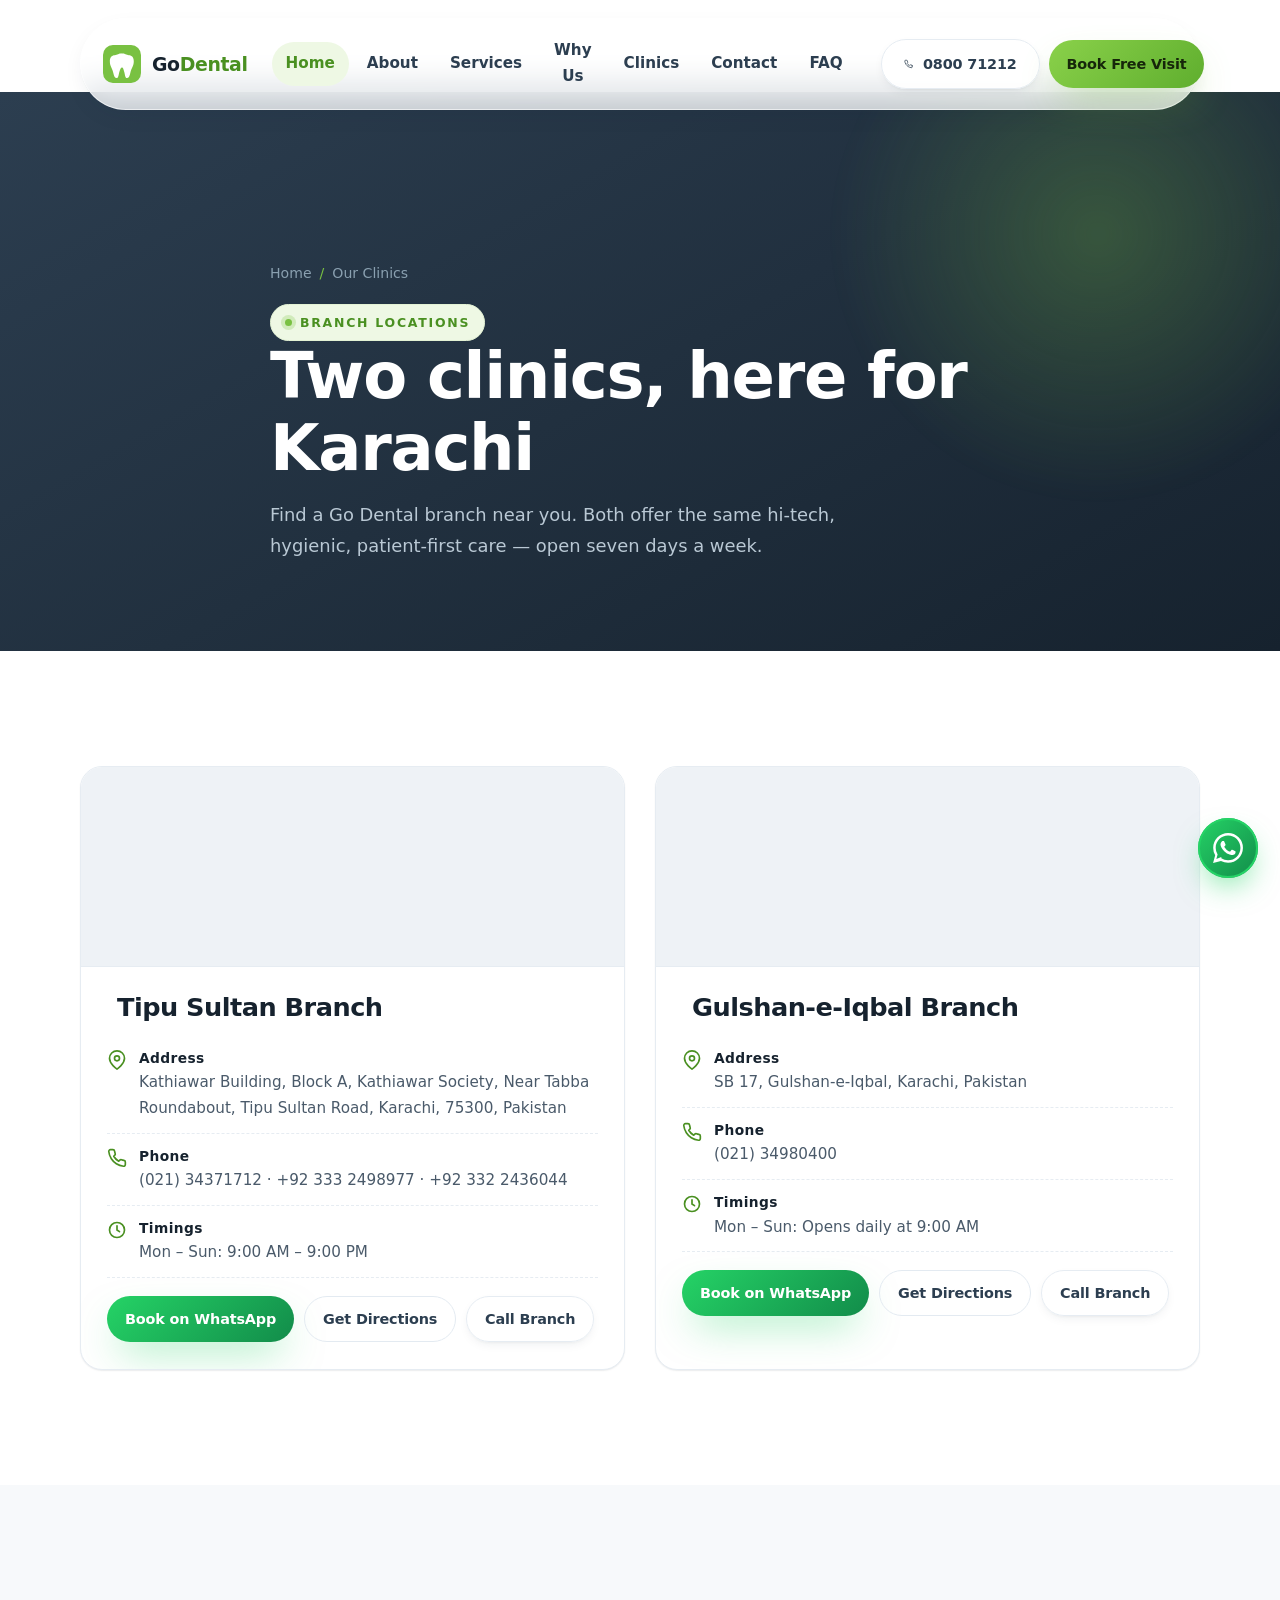
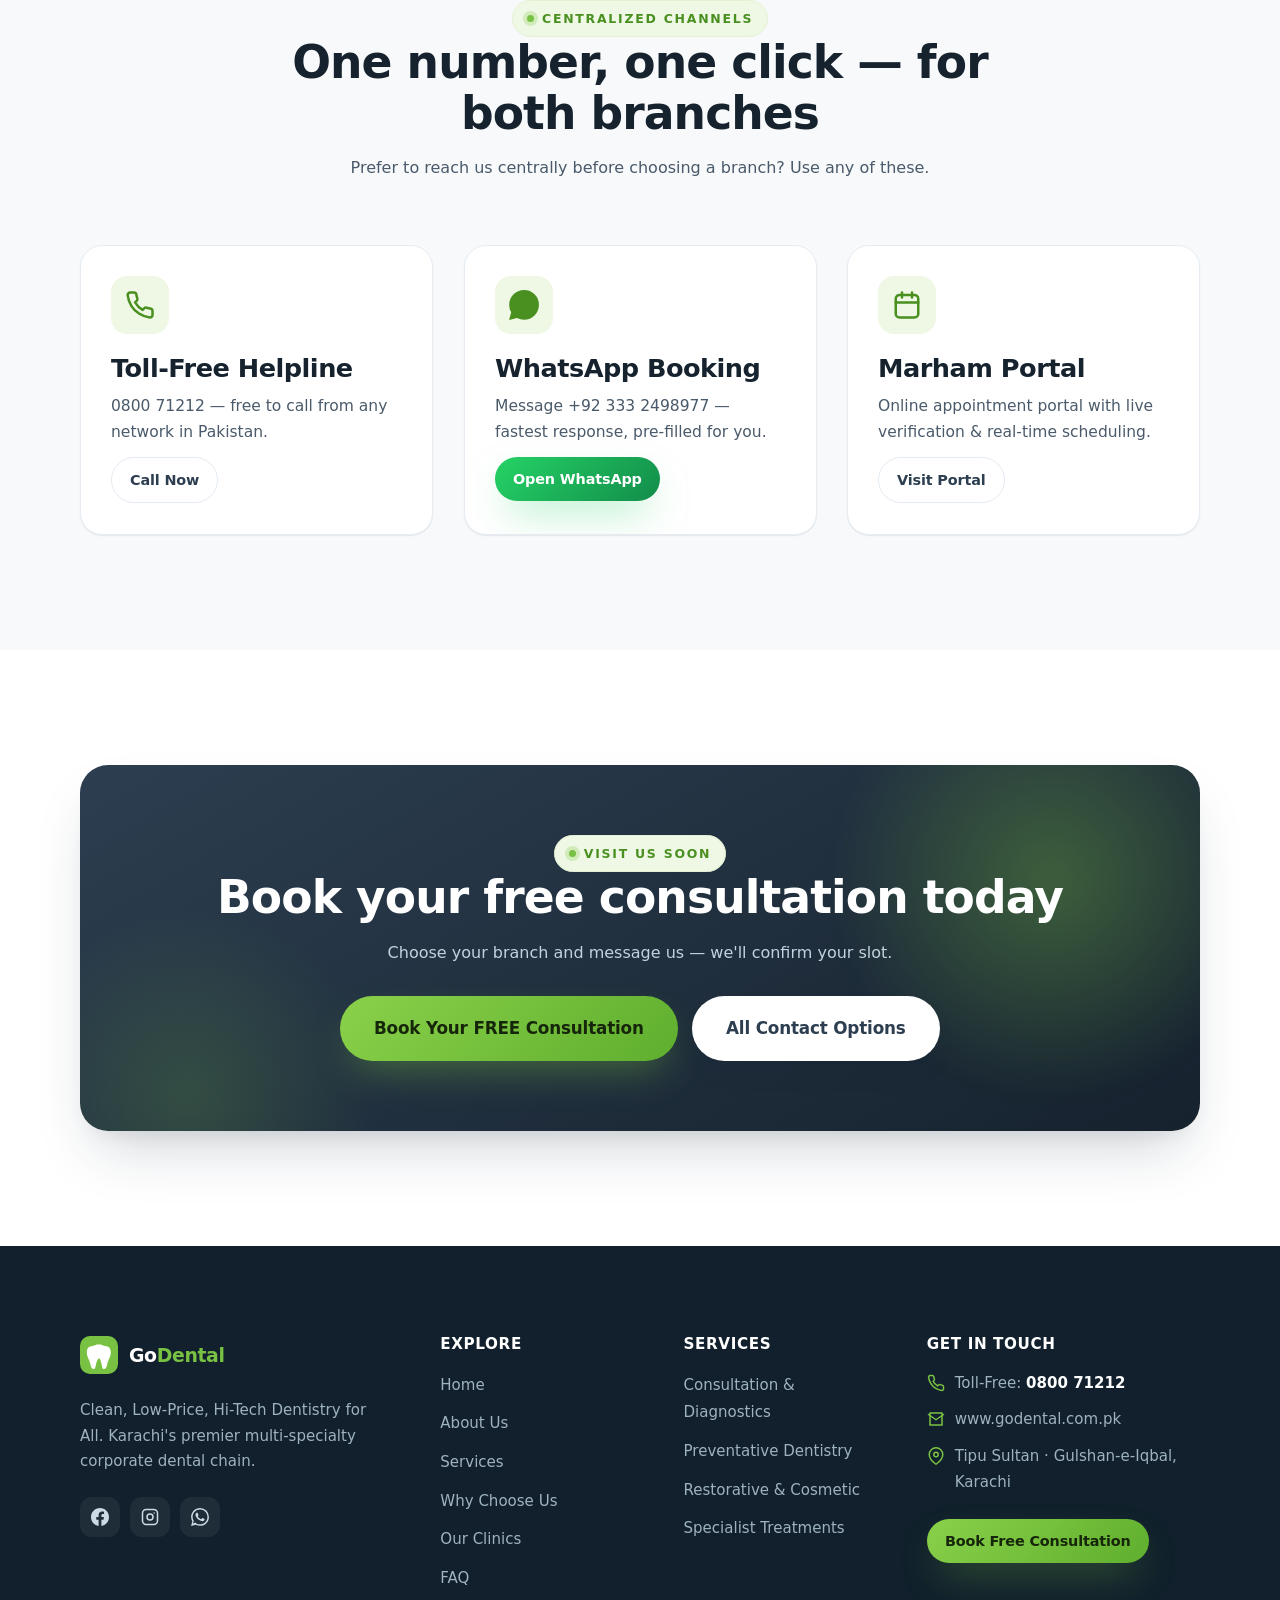
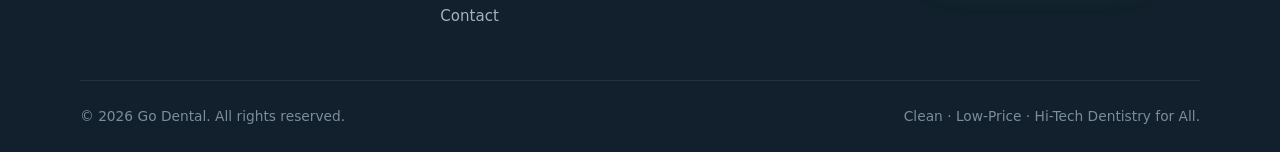
==== commit 6a9337ce: "Add files via upload" ====
--- a/index.html
+++ b/index.html
@@ -3,85 +3,42 @@
 <head>
   <meta charset="UTF-8">
   <meta name="viewport" content="width=device-width, initial-scale=1.0">
-  <title>Go Dental | Clean, Low-Price, Hi-Tech Dentistry in Karachi</title>
-  <meta name="description" content="Go Dental is Karachi's premier multi-specialty corporate dental chain. Clinical excellence, cutting-edge technology, and uncompromising hygiene. Book your FREE consultation today.">
-  <meta name="keywords" content="dental clinic Karachi, dentist Karachi, dental implants, orthodontics, cosmetic dentistry, Go Dental, free consultation">
-  <meta name="author" content="Go Dental">
+  <title>Our Clinics | Go Dental — Tipu Sultan &amp; Gulshan-e-Iqbal, Karachi</title>
+  <meta name="description" content="Visit Go Dental at two Karachi branches: Tipu Sultan (Kathiawar Building, 75300) and Gulshan-e-Iqbal (SB 17). Open seven days a week. Get directions and contact details.">
   <meta name="theme-color" content="#79c142">
-  <link rel="canonical" href="https://www.godental.com.pk/">
-
-  <!-- Open Graph -->
+  <link rel="canonical" href="https://www.godental.com.pk/clinics.html">
   <meta property="og:type" content="website">
   <meta property="og:site_name" content="Go Dental">
-  <meta property="og:title" content="Go Dental | Clean, Low-Price, Hi-Tech Dentistry in Karachi">
-  <meta property="og:description" content="Karachi's premier multi-specialty corporate dental chain. Clinical excellence, cutting-edge technology, and uncompromising hygiene. Book your FREE consultation.">
-  <meta property="og:url" content="https://www.godental.com.pk/">
-  <meta property="og:locale" content="en_PK">
-
-  <!-- Twitter -->
+  <meta property="og:title" content="Our Clinics | Go Dental Karachi">
+  <meta property="og:description" content="Two branches across Karachi — Tipu Sultan &amp; Gulshan-e-Iqbal. Open 7 days.">
+  <meta property="og:url" content="https://www.godental.com.pk/clinics.html">
   <meta name="twitter:card" content="summary_large_image">
-  <meta name="twitter:title" content="Go Dental | Clean, Low-Price, Hi-Tech Dentistry in Karachi">
-  <meta name="twitter:description" content="Karachi's premier multi-specialty corporate dental chain. Book your FREE consultation today.">
-
-  <!-- Fonts -->
+  <meta name="twitter:title" content="Our Clinics | Go Dental">
+  <meta name="twitter:description" content="Two branches across Karachi, open 7 days.">
   <link rel="preconnect" href="https://fonts.googleapis.com">
   <link rel="preconnect" href="https://fonts.gstatic.com" crossorigin>
   <link href="https://fonts.googleapis.com/css2?family=Inter:wght@400;500;600;700&family=Sora:wght@500;600;700;800&display=swap" rel="stylesheet">
-
   <link rel="stylesheet" href="assets/css/styles.css">
-
-  <!-- Favicon (inline SVG tooth) -->
   <link rel="icon" href="data:image/svg+xml,%3Csvg xmlns='http://www.w3.org/2000/svg' viewBox='0 0 100 100'%3E%3Crect width='100' height='100' rx='24' fill='%2379c142'/%3E%3Cpath d='M50 22c-9 0-12 5-19 5-8 0-13 6-13 16 0 13 6 17 9 30 2 9 4 14 9 14s5-9 7-16 4-12 7-12 4 5 6 12 2 16 7 16 7-5 9-14c3-13 9-17 9-30 0-10-5-16-13-16-7 0-10-5-19-5z' fill='%23ffffff'/%3E%3C/svg%3E">
-
-  <!-- Schema: Dentist -->
   <script type="application/ld+json">
-  {
-    "@context": "https://schema.org",
-    "@type": "Dentist",
-    "name": "Go Dental",
-    "description": "Multi-specialty corporate dental chain in Karachi offering clean, low-price, hi-tech dentistry for all.",
-    "url": "https://www.godental.com.pk/",
-    "image": "https://www.godental.com.pk/assets/img/og-image.jpg",
-    "telephone": "+92-333-2498977",
-    "priceRange": "$$",
-    "slogan": "Clean, Low-Price, Hi-Tech Dentistry for All.",
-    "areaServed": "Karachi, Pakistan",
-    "address": [
-      { "@type": "PostalAddress", "name": "Tipu Sultan Branch", "streetAddress": "Kathiawar Building, Block A, Kathiawar Society, Near Tabba Roundabout, Tipu Sultan Road", "addressLocality": "Karachi", "postalCode": "75300", "addressCountry": "PK" },
-      { "@type": "PostalAddress", "name": "Gulshan-e-Iqbal Branch", "streetAddress": "SB 17, Gulshan-e-Iqbal", "addressLocality": "Karachi", "addressCountry": "PK" }
-    ],
-    "openingHoursSpecification": [{ "@type": "OpeningHoursSpecification", "dayOfWeek": ["Monday","Tuesday","Wednesday","Thursday","Friday","Saturday","Sunday"], "opens": "09:00", "closes": "21:00" }],
-    "sameAs": ["https://www.facebook.com/godentalpk", "https://www.instagram.com/godentalpk"]
-  }
+  {"@context":"https://schema.org","@type":"ItemList","itemListElement":[
+    {"@type":"Place","name":"Go Dental — Tipu Sultan Branch","telephone":"+92-21-34371712","address":{"@type":"PostalAddress","streetAddress":"Kathiawar Building, Block A, Kathiawar Society, Near Tabba Roundabout, Tipu Sultan Road","addressLocality":"Karachi","postalCode":"75300","addressCountry":"PK"},"openingHoursSpecification":{"@type":"OpeningHoursSpecification","dayOfWeek":["Monday","Tuesday","Wednesday","Thursday","Friday","Saturday","Sunday"],"opens":"09:00","closes":"21:00"}},
+    {"@type":"Place","name":"Go Dental — Gulshan-e-Iqbal Branch","telephone":"+92-21-34980400","address":{"@type":"PostalAddress","streetAddress":"SB 17, Gulshan-e-Iqbal","addressLocality":"Karachi","addressCountry":"PK"}}
+  ]}
   </script>
 </head>
 <body>
   <a href="#main" class="skip-link">Skip to content</a>
-
-  <!-- =========================== NAV =========================== -->
   <header class="nav">
     <div class="container">
       <nav class="nav__inner" aria-label="Primary">
-        <a href="index.html" class="brand" aria-label="Go Dental home">
-          <span class="brand__mark" aria-hidden="true">
-            <svg viewBox="0 0 100 100"><rect width="100" height="100" rx="26" fill="#79c142"/><path d="M50 22c-9 0-12 5-19 5-8 0-13 6-13 16 0 13 6 17 9 30 2 9 4 14 9 14s5-9 7-16 4-12 7-12 4 5 6 12 2 16 7 16 7-5 9-14c3-13 9-17 9-30 0-10-5-16-13-16-7 0-10-5-19-5z" fill="#fff"/></svg>
-          </span>
-          <span>Go<b>Dental</b></span>
-        </a>
+        <a href="index.html" class="brand"><span class="brand__mark"><svg viewBox="0 0 100 100"><rect width="100" height="100" rx="26" fill="#79c142"/><path d="M50 22c-9 0-12 5-19 5-8 0-13 6-13 16 0 13 6 17 9 30 2 9 4 14 9 14s5-9 7-16 4-12 7-12 4 5 6 12 2 16 7 16 7-5 9-14c3-13 9-17 9-30 0-10-5-16-13-16-7 0-10-5-19-5z" fill="#fff"/></svg></span><span>Go<b>Dental</b></span></a>
         <ul class="nav__links">
-          <li><a href="index.html">Home</a></li>
-          <li><a href="about.html">About</a></li>
-          <li><a href="services.html">Services</a></li>
-          <li><a href="why-choose-us.html">Why Us</a></li>
-          <li><a href="clinics.html">Clinics</a></li>
-          <li><a href="contact.html">Contact</a></li>
-          <li><a href="faq.html">FAQ</a></li>
+          <li><a href="index.html">Home</a></li><li><a href="about.html">About</a></li><li><a href="services.html">Services</a></li>
+          <li><a href="why-choose-us.html">Why Us</a></li><li><a href="clinics.html">Clinics</a></li><li><a href="contact.html">Contact</a></li><li><a href="faq.html">FAQ</a></li>
         </ul>
         <div class="nav__cta">
-          <a href="tel:080071212" class="btn btn--ghost btn--sm nav__book" aria-label="Call toll-free 0800 71212">
-            <svg viewBox="0 0 24 24" fill="none" stroke="currentColor" stroke-width="2"><path d="M22 16.92v3a2 2 0 0 1-2.18 2 19.79 19.79 0 0 1-8.63-3.07 19.5 19.5 0 0 1-6-6 19.79 19.79 0 0 1-3.07-8.67A2 2 0 0 1 4.11 2h3a2 2 0 0 1 2 1.72c.13.96.36 1.9.7 2.81a2 2 0 0 1-.45 2.11L8.09 9.91a16 16 0 0 0 6 6l1.27-1.27a2 2 0 0 1 2.11-.45c.91.34 1.85.57 2.81.7A2 2 0 0 1 22 16.92z" stroke-linecap="round" stroke-linejoin="round"/></svg>
-            0800 71212
-          </a>
+          <a href="tel:080071212" class="btn btn--ghost btn--sm nav__book"><svg viewBox="0 0 24 24" fill="none" stroke="currentColor" stroke-width="2"><path d="M22 16.92v3a2 2 0 0 1-2.18 2 19.79 19.79 0 0 1-8.63-3.07 19.5 19.5 0 0 1-6-6 19.79 19.79 0 0 1-3.07-8.67A2 2 0 0 1 4.11 2h3a2 2 0 0 1 2 1.72c.13.96.36 1.9.7 2.81a2 2 0 0 1-.45 2.11L8.09 9.91a16 16 0 0 0 6 6l1.27-1.27a2 2 0 0 1 2.11-.45c.91.34 1.85.57 2.81.7A2 2 0 0 1 22 16.92z" stroke-linecap="round" stroke-linejoin="round"/></svg>0800 71212</a>
           <a href="#" class="btn btn--sm" data-wa="Hello Go Dental. I'd like to book a FREE consultation.">Book Free Visit</a>
           <button class="nav__toggle" aria-label="Open menu" aria-expanded="false"><span></span></button>
         </div>
@@ -89,365 +46,44 @@
     </div>
   </header>
   <div class="mobile-menu">
-    <a href="index.html">Home</a>
-    <a href="about.html">About</a>
-    <a href="services.html">Services</a>
-    <a href="why-choose-us.html">Why Choose Us</a>
-    <a href="clinics.html">Our Clinics</a>
-    <a href="contact.html">Contact</a>
-    <a href="faq.html">FAQ</a>
+    <a href="index.html">Home</a><a href="about.html">About</a><a href="services.html">Services</a>
+    <a href="why-choose-us.html">Why Choose Us</a><a href="clinics.html">Our Clinics</a>
+    <a href="contact.html">Contact</a><a href="faq.html">FAQ</a>
     <a href="#" class="btn" data-wa="Hello Go Dental. I'd like to book a FREE consultation.">Book Free Consultation</a>
   </div>
   <div class="nav-spacer"></div>
 
   <main id="main">
-    <!-- =========================== HERO =========================== -->
-    <section class="hero">
+    <section class="pagehead">
       <div class="container">
-        <div class="hero__grid">
-          <div class="hero__copy">
-            <span class="eyebrow reveal"><span class="dot"></span> Multi-Specialty Dental Chain · Karachi</span>
-            <h1 class="hero__title reveal d1">Advanced Dentistry.<br><span class="accent">Affordable Care.</span></h1>
-            <p class="lead hero__sub reveal d2">Welcome to <strong>Go Dental</strong>, Karachi's premier multi-specialty corporate dental chain. We bring together clinical excellence, cutting-edge technology, and a warm, patient-first environment to give you the smile you deserve.</p>
-            <div class="hero__actions reveal d3">
-              <a href="#" class="btn btn--lg" data-wa="Hello Go Dental. I'd like to book a FREE consultation.">
-                <svg viewBox="0 0 24 24" fill="none" stroke="currentColor" stroke-width="2"><rect x="3" y="4" width="18" height="18" rx="3"/><path d="M16 2v4M8 2v4M3 10h18" stroke-linecap="round"/></svg>
-                Book Your FREE Consultation
-              </a>
-              <a href="services.html" class="btn btn--ghost btn--lg">Explore Services</a>
-            </div>
-            <div class="hero__micro reveal d4">
-              <span class="stars" aria-hidden="true">★★★★★</span>
-              <span>Trusted by <strong>7,400+</strong> patients across Karachi</span>
-            </div>
-          </div>
-
-          <div class="hero__visual reveal from-right d2">
-            <div class="hero__card">
-              <span class="hero__badge">
-                <svg viewBox="0 0 24 24" fill="none" stroke="currentColor" stroke-width="2.4" width="14" height="14"><path d="M20 6 9 17l-5-5" stroke-linecap="round" stroke-linejoin="round"/></svg>
-                FREE Consultation
-              </span>
-              <div class="hero__card-top">
-                <div class="glass" style="max-width:240px">
-                  <h4>Clean, Low-Price, Hi-Tech</h4>
-                  <p>Dentistry for all — across two Karachi branches.</p>
-                </div>
-              </div>
-              <div class="hero__card-bot">
-                <div class="glass">
-                  <h4 style="font-size:1.4rem;font-weight:800">2</h4>
-                  <p>Branches in Karachi</p>
-                </div>
-                <div class="glass">
-                  <h4 style="font-size:1.4rem;font-weight:800">9 AM–9 PM</h4>
-                  <p>Open 7 days a week</p>
-                </div>
-              </div>
-            </div>
-
-            <div class="float-chip float-chip--1">
-              <span class="ic"><svg viewBox="0 0 24 24" fill="none" stroke="currentColor" stroke-width="2"><path d="M12 22s8-4 8-10V5l-8-3-8 3v7c0 6 8 10 8 10z" stroke-linecap="round" stroke-linejoin="round"/><path d="m9 12 2 2 4-4" stroke-linecap="round" stroke-linejoin="round"/></svg></span>
-              <span><b>International</b><small>sterilization protocol</small></span>
-            </div>
-            <div class="float-chip float-chip--2">
-              <span class="ic"><svg viewBox="0 0 24 24" fill="none" stroke="currentColor" stroke-width="2"><path d="M3 12h4l3 8 4-16 3 8h4" stroke-linecap="round" stroke-linejoin="round"/></svg></span>
-              <span><b>Hi-Tech</b><small>digital diagnostics</small></span>
-            </div>
-          </div>
-        </div>
+        <nav class="breadcrumb"><a href="index.html">Home</a> <span>/</span> Our Clinics</nav>
+        <span class="eyebrow"><span class="dot"></span> Branch Locations</span>
+        <h1>Two clinics, here for Karachi</h1>
+        <p>Find a Go Dental branch near you. Both offer the same hi-tech, hygienic, patient-first care — open seven days a week.</p>
       </div>
     </section>
 
-    <!-- =========================== TRUST STRIP =========================== -->
-    <section class="trust">
+    <section class="section">
       <div class="container">
-        <div class="trust__row">
-          <div class="trust__item reveal">
-            <span class="ic"><svg viewBox="0 0 24 24" fill="none" stroke="currentColor" stroke-width="2"><path d="M12 22s8-4 8-10V5l-8-3-8 3v7c0 6 8 10 8 10z" stroke-linecap="round" stroke-linejoin="round"/></svg></span>
-            <span><b>Uncompromising Hygiene</b><span>International sterilization protocols</span></span>
-          </div>
-          <div class="trust__item reveal d1">
-            <span class="ic"><svg viewBox="0 0 24 24" fill="none" stroke="currentColor" stroke-width="2"><circle cx="12" cy="12" r="3"/><path d="M12 1v6m0 10v6m11-11h-6M7 12H1m15.5-7.5-4.2 4.2m-6.6 6.6-4.2 4.2m0-15 4.2 4.2m6.6 6.6 4.2 4.2" stroke-linecap="round"/></svg></span>
-            <span><b>Cutting-Edge Tech</b><span>Intraoral cameras & digital tools</span></span>
-          </div>
-          <div class="trust__item reveal d2">
-            <span class="ic"><svg viewBox="0 0 24 24" fill="none" stroke="currentColor" stroke-width="2"><path d="M12 2 4 5v6c0 5 3.5 9.5 8 11 4.5-1.5 8-6 8-11V5l-8-3z" stroke-linecap="round" stroke-linejoin="round"/></svg></span>
-            <span><b>Corporate Standards</b><span>Qualified specialist surgeons</span></span>
-          </div>
-          <div class="trust__item reveal d3">
-            <span class="ic"><svg viewBox="0 0 24 24" fill="none" stroke="currentColor" stroke-width="2"><path d="M20 12V8H6a2 2 0 0 1 0-4h12v4M4 6v14a2 2 0 0 0 2 2h14v-4M18 12a2 2 0 0 0 0 4h4v-4z" stroke-linecap="round" stroke-linejoin="round"/></svg></span>
-            <span><b>Low-Price Care</b><span>Accessible pricing for everyone</span></span>
-          </div>
-        </div>
-      </div>
-    </section>
-
-    <!-- =========================== WHY GO DENTAL =========================== -->
-    <section class="section" id="why">
-      <div class="container">
-        <div class="section-head">
-          <span class="eyebrow reveal"><span class="dot"></span> Why Go Dental</span>
-          <h2 class="reveal d1">Care built on three uncompromising pillars</h2>
-          <p class="reveal d2">Every visit is engineered around your safety, comfort, and outcomes — the foundation of a brand Karachi trusts.</p>
-        </div>
-        <div class="grid grid-3">
-          <article class="card reveal">
-            <div class="card__icon"><svg viewBox="0 0 24 24" fill="none" stroke="currentColor" stroke-width="2"><path d="M12 2 4 5v6c0 5 3.5 9.5 8 11 4.5-1.5 8-6 8-11V5l-8-3z" stroke-linecap="round" stroke-linejoin="round"/><path d="m9 12 2 2 4-4" stroke-linecap="round" stroke-linejoin="round"/></svg></div>
-            <h3>Clinical Excellence</h3>
-            <p>Our team consists of highly qualified, specialized dental surgeons and medical professionals committed to precision dentistry.</p>
-          </article>
-          <article class="card reveal d1">
-            <div class="card__icon"><svg viewBox="0 0 24 24" fill="none" stroke="currentColor" stroke-width="2"><path d="M20.84 4.61a5.5 5.5 0 0 0-7.78 0L12 5.67l-1.06-1.06a5.5 5.5 0 1 0-7.78 7.78L12 21l8.84-8.84a5.5 5.5 0 0 0 0-7.55z" stroke-linecap="round" stroke-linejoin="round"/></svg></div>
-            <h3>Patient Comfort</h3>
-            <p>Dental visits can be intimidating. Our clinics are designed as a relaxing, stress-free corporate environment that puts you at ease.</p>
-          </article>
-          <article class="card reveal d2">
-            <div class="card__icon"><svg viewBox="0 0 24 24" fill="none" stroke="currentColor" stroke-width="2"><path d="M9 11a3 3 0 1 0 6 0 3 3 0 0 0-6 0z"/><path d="M12 2v2m0 16v2M2 12h2m16 0h2M5 5l1.5 1.5M17.5 17.5 19 19M19 5l-1.5 1.5M6.5 17.5 5 19" stroke-linecap="round"/></svg></div>
-            <h3>Hygiene & Sterilization</h3>
-            <p>We maintain complete, uncompromising adherence to international sterilization protocols to ensure total patient safety.</p>
-          </article>
-        </div>
-        <div class="cluster cluster--center mt-l"><a href="why-choose-us.html" class="btn btn--outline">See why patients choose us</a></div>
-      </div>
-    </section>
-
-    <!-- =========================== STATS BAND =========================== -->
-    <section class="section section--navy section--tight">
-      <div class="container">
-        <div class="section-head">
-          <span class="eyebrow reveal"><span class="dot"></span> By the Numbers</span>
-          <h2 class="reveal d1">A network built for Karachi</h2>
-        </div>
-        <div class="stats">
-          <div class="stat reveal">
-            <div class="stat__num"><span data-count="7400">0</span><span class="suffix">+</span></div>
-            <div class="stat__label">Patients served</div>
-          </div>
-          <div class="stat reveal d1">
-            <div class="stat__num"><span data-count="2">0</span></div>
-            <div class="stat__label">Branches across Karachi</div>
-          </div>
-          <div class="stat reveal d2">
-            <div class="stat__num"><span data-count="14">0</span><span class="suffix">+</span></div>
-            <div class="stat__label">Hours open, every day</div>
-          </div>
-          <div class="stat reveal d3">
-            <div class="stat__num"><span data-count="100" data-suffix="%">0</span></div>
-            <div class="stat__label">Sterilization compliance</div>
-          </div>
-        </div>
-      </div>
-    </section>
-
-    <!-- =========================== SERVICES PREVIEW =========================== -->
-    <section class="section section--mist" id="services">
-      <div class="container">
-        <div class="section-head">
-          <span class="eyebrow reveal"><span class="dot"></span> Our Services</span>
-          <h2 class="reveal d1">Advanced multi-specialty dental care</h2>
-          <p class="reveal d2">From routine prevention to specialist treatments — every service delivered with technology, hygiene, and a warm, patient-first approach.</p>
-        </div>
-
-        <div class="grid grid-2">
-          <!-- Consultation -->
-          <article class="svc reveal">
-            <div class="svc__icon"><svg viewBox="0 0 24 24" fill="none" stroke="currentColor" stroke-width="2"><circle cx="11" cy="11" r="7"/><path d="m21 21-4.3-4.3" stroke-linecap="round"/></svg></div>
-            <h3>Consultation &amp; Diagnostics <span class="pill pill--free">FREE</span></h3>
-            <p class="svc__desc">Thorough check-ups utilizing modern intraoral cameras and diagnostic tools. Your first consultation is on us.</p>
-            <div class="svc__actions">
-              <a href="#" class="btn btn--wa btn--block" data-wa="Hello Go Dental. I'd like to book a FREE consultation.">
-                <svg viewBox="0 0 24 24" fill="currentColor"><path d="M.057 24l1.687-6.163a11.867 11.867 0 0 1-1.587-5.946C.16 5.335 5.495 0 12.05 0a11.82 11.82 0 0 1 8.413 3.488 11.82 11.82 0 0 1 3.48 8.414c-.003 6.557-5.338 11.892-11.893 11.892a11.9 11.9 0 0 1-5.688-1.448L.057 24zm6.597-3.807c1.676.995 3.276 1.591 5.392 1.592 5.448 0 9.886-4.434 9.889-9.885.002-5.462-4.415-9.89-9.881-9.892-5.452 0-9.887 4.434-9.889 9.884a9.86 9.86 0 0 0 1.51 5.26l-.999 3.648 3.978-1.607zm11.387-5.464c-.074-.124-.272-.198-.57-.347-.297-.149-1.758-.868-2.031-.967-.272-.099-.47-.149-.669.149-.198.297-.768.967-.941 1.165-.173.198-.347.223-.644.074-.297-.149-1.255-.462-2.39-1.475-.883-.788-1.48-1.761-1.653-2.059-.173-.297-.018-.458.13-.606.134-.133.297-.347.446-.521.151-.172.2-.296.3-.495.099-.198.05-.372-.025-.521-.075-.148-.669-1.611-.916-2.206-.242-.579-.487-.501-.669-.51l-.57-.01c-.198 0-.52.074-.792.372s-1.04 1.016-1.04 2.479 1.065 2.876 1.213 3.074c.149.198 2.095 3.2 5.076 4.487.709.306 1.263.489 1.694.626.712.226 1.36.194 1.872.118.571-.085 1.758-.719 2.006-1.413.248-.695.248-1.29.173-1.414z"/></svg>
-                Book on WhatsApp
-              </a>
-            </div>
-          </article>
-
-          <!-- Preventative -->
-          <article class="svc reveal d1">
-            <div class="svc__icon"><svg viewBox="0 0 24 24" fill="none" stroke="currentColor" stroke-width="2"><path d="M3 12h4l3 8 4-16 3 8h4" stroke-linecap="round" stroke-linejoin="round"/></svg></div>
-            <h3>Preventative Dentistry</h3>
-            <p class="svc__desc">Ultrasonic scaling, deep polishing, and routine preventative care to protect your natural enamel and prevent disease before it starts.</p>
-            <div class="svc__inclusions"><span class="tag">Scaling</span><span class="tag">Polishing</span><span class="tag">Enamel Care</span></div>
-            <div class="svc__actions">
-              <a href="#" class="btn btn--wa btn--block" data-wa="Hello Go Dental. I'd like to book a Preventative Dentistry appointment.">
-                <svg viewBox="0 0 24 24" fill="currentColor"><path d="M.057 24l1.687-6.163a11.867 11.867 0 0 1-1.587-5.946C.16 5.335 5.495 0 12.05 0a11.82 11.82 0 0 1 8.413 3.488 11.82 11.82 0 0 1 3.48 8.414c-.003 6.557-5.338 11.892-11.893 11.892a11.9 11.9 0 0 1-5.688-1.448L.057 24zm6.597-3.807c1.676.995 3.276 1.591 5.392 1.592 5.448 0 9.886-4.434 9.889-9.885.002-5.462-4.415-9.89-9.881-9.892-5.452 0-9.887 4.434-9.889 9.884a9.86 9.86 0 0 0 1.51 5.26l-.999 3.648 3.978-1.607zm11.387-5.464c-.074-.124-.272-.198-.57-.347-.297-.149-1.758-.868-2.031-.967-.272-.099-.47-.149-.669.149-.198.297-.768.967-.941 1.165-.173.198-.347.223-.644.074-.297-.149-1.255-.462-2.39-1.475-.883-.788-1.48-1.761-1.653-2.059-.173-.297-.018-.458.13-.606.134-.133.297-.347.446-.521.151-.172.2-.296.3-.495.099-.198.05-.372-.025-.521-.075-.148-.669-1.611-.916-2.206-.242-.579-.487-.501-.669-.51l-.57-.01c-.198 0-.52.074-.792.372s-1.04 1.016-1.04 2.479 1.065 2.876 1.213 3.074c.149.198 2.095 3.2 5.076 4.487.709.306 1.263.489 1.694.626.712.226 1.36.194 1.872.118.571-.085 1.758-.719 2.006-1.413.248-.695.248-1.29.173-1.414z"/></svg>
-                Book on WhatsApp
-              </a>
-            </div>
-          </article>
-
-          <!-- Restorative & Cosmetic -->
-          <article class="svc reveal">
-            <div class="svc__icon"><svg viewBox="0 0 24 24" fill="none" stroke="currentColor" stroke-width="2"><path d="M12 2 4 6v6c0 5 3.5 9 8 10 4.5-1 8-5 8-10V6l-8-4z" stroke-linecap="round" stroke-linejoin="round"/><path d="m9 11 2 2 4-4" stroke-linecap="round" stroke-linejoin="round"/></svg></div>
-            <h3>Restorative &amp; Cosmetic Care</h3>
-            <p class="svc__desc">Composite tooth-colored fillings, porcelain crowns, fixed dental bridges, and complete smile makeovers tailored to you.</p>
-            <div class="svc__inclusions"><span class="tag">Fillings</span><span class="tag">Crowns</span><span class="tag">Bridges</span><span class="tag">Smile Makeover</span></div>
-            <div class="svc__actions">
-              <a href="#" class="btn btn--wa btn--block" data-wa="Hello Go Dental. I'd like to inquire about Cosmetic Dentistry.">
-                <svg viewBox="0 0 24 24" fill="currentColor"><path d="M.057 24l1.687-6.163a11.867 11.867 0 0 1-1.587-5.946C.16 5.335 5.495 0 12.05 0a11.82 11.82 0 0 1 8.413 3.488 11.82 11.82 0 0 1 3.48 8.414c-.003 6.557-5.338 11.892-11.893 11.892a11.9 11.9 0 0 1-5.688-1.448L.057 24zm6.597-3.807c1.676.995 3.276 1.591 5.392 1.592 5.448 0 9.886-4.434 9.889-9.885.002-5.462-4.415-9.89-9.881-9.892-5.452 0-9.887 4.434-9.889 9.884a9.86 9.86 0 0 0 1.51 5.26l-.999 3.648 3.978-1.607zm11.387-5.464c-.074-.124-.272-.198-.57-.347-.297-.149-1.758-.868-2.031-.967-.272-.099-.47-.149-.669.149-.198.297-.768.967-.941 1.165-.173.198-.347.223-.644.074-.297-.149-1.255-.462-2.39-1.475-.883-.788-1.48-1.761-1.653-2.059-.173-.297-.018-.458.13-.606.134-.133.297-.347.446-.521.151-.172.2-.296.3-.495.099-.198.05-.372-.025-.521-.075-.148-.669-1.611-.916-2.206-.242-.579-.487-.501-.669-.51l-.57-.01c-.198 0-.52.074-.792.372s-1.04 1.016-1.04 2.479 1.065 2.876 1.213 3.074c.149.198 2.095 3.2 5.076 4.487.709.306 1.263.489 1.694.626.712.226 1.36.194 1.872.118.571-.085 1.758-.719 2.006-1.413.248-.695.248-1.29.173-1.414z"/></svg>
-                Book on WhatsApp
-              </a>
-            </div>
-          </article>
-
-          <!-- Specialist -->
-          <article class="svc reveal d1">
-            <div class="svc__icon"><svg viewBox="0 0 24 24" fill="none" stroke="currentColor" stroke-width="2"><path d="M12 2v4M5 5l3 3M2 12h4M19 5l-3 3M22 12h-4" stroke-linecap="round"/><circle cx="12" cy="13" r="4"/></svg></div>
-            <h3>Specialist Treatments</h3>
-            <p class="svc__desc">Advanced dental implants, orthodontics (metal/ceramic braces and clear aligners), and surgical emergencies — all under one roof.</p>
-            <div class="svc__inclusions"><span class="tag">Implants</span><span class="tag">Braces</span><span class="tag">Aligners</span><span class="tag">Surgery</span></div>
-            <div class="svc__actions">
-              <a href="#" class="btn btn--wa btn--block" data-wa="Hello Go Dental. I'm interested in Dental Implants.">
-                <svg viewBox="0 0 24 24" fill="currentColor"><path d="M.057 24l1.687-6.163a11.867 11.867 0 0 1-1.587-5.946C.16 5.335 5.495 0 12.05 0a11.82 11.82 0 0 1 8.413 3.488 11.82 11.82 0 0 1 3.48 8.414c-.003 6.557-5.338 11.892-11.893 11.892a11.9 11.9 0 0 1-5.688-1.448L.057 24zm6.597-3.807c1.676.995 3.276 1.591 5.392 1.592 5.448 0 9.886-4.434 9.889-9.885.002-5.462-4.415-9.89-9.881-9.892-5.452 0-9.887 4.434-9.889 9.884a9.86 9.86 0 0 0 1.51 5.26l-.999 3.648 3.978-1.607zm11.387-5.464c-.074-.124-.272-.198-.57-.347-.297-.149-1.758-.868-2.031-.967-.272-.099-.47-.149-.669.149-.198.297-.768.967-.941 1.165-.173.198-.347.223-.644.074-.297-.149-1.255-.462-2.39-1.475-.883-.788-1.48-1.761-1.653-2.059-.173-.297-.018-.458.13-.606.134-.133.297-.347.446-.521.151-.172.2-.296.3-.495.099-.198.05-.372-.025-.521-.075-.148-.669-1.611-.916-2.206-.242-.579-.487-.501-.669-.51l-.57-.01c-.198 0-.52.074-.792.372s-1.04 1.016-1.04 2.479 1.065 2.876 1.213 3.074c.149.198 2.095 3.2 5.076 4.487.709.306 1.263.489 1.694.626.712.226 1.36.194 1.872.118.571-.085 1.758-.719 2.006-1.413.248-.695.248-1.29.173-1.414z"/></svg>
-                Book on WhatsApp
-              </a>
-            </div>
-          </article>
-        </div>
-
-        <div class="cluster cluster--center mt-l"><a href="services.html" class="btn btn--outline">View all services &amp; details</a></div>
-      </div>
-    </section>
-
-    <!-- =========================== TECHNOLOGY =========================== -->
-    <section class="section" id="technology">
-      <div class="container">
-        <div class="split">
-          <div class="split__body reveal from-left">
-            <span class="eyebrow"><span class="dot"></span> Technology</span>
-            <h2>Hi-tech dentistry, on every chair</h2>
-            <p class="lead">Our interior clinical spaces reflect strict adherence to premium technological standards — high-speed service, professional diagnostics, and exceptional care metrics.</p>
-            <p>Each operatory is fitted with integrated dental chairs, flat-panel diagnostic displays, and high-speed medical tools, so your diagnosis is accurate, your treatment is efficient, and your visit is shorter.</p>
-            <ul class="split__list">
-              <li><span class="ic"><svg viewBox="0 0 24 24" fill="none" stroke="currentColor" stroke-width="2"><rect x="2" y="3" width="20" height="14" rx="2"/><path d="M8 21h8M12 17v4" stroke-linecap="round"/></svg></span><span><b>Flat-panel diagnostic displays</b>Chairside, real-time imaging for accurate treatment planning.</span></li>
-              <li><span class="ic"><svg viewBox="0 0 24 24" fill="none" stroke="currentColor" stroke-width="2"><circle cx="12" cy="12" r="3"/><path d="M3 12h3m12 0h3M12 3v3m0 12v3" stroke-linecap="round"/></svg></span><span><b>Modern intraoral cameras</b>See exactly what your dentist sees — full transparency.</span></li>
-              <li><span class="ic"><svg viewBox="0 0 24 24" fill="none" stroke="currentColor" stroke-width="2"><path d="M13 2 3 14h7l-1 8 10-12h-7l1-8z" stroke-linecap="round" stroke-linejoin="round"/></svg></span><span><b>High-speed medical tools</b>Efficient procedures with a high patient turnaround.</span></li>
-            </ul>
-          </div>
-          <div class="split__media reveal from-right d2">
-            <div class="panel">
-              <div class="panel__title">Inside a Go Dental operatory</div>
-              <p style="color:#aebfcd;font-size:.94rem;margin-bottom:18px">Custom brand-green upholstery · diagnostic screens · integrated tooling</p>
-              <div class="techgrid">
-                <div class="tg"><span class="ic"><svg viewBox="0 0 24 24" fill="none" stroke="currentColor" stroke-width="2"><rect x="2" y="3" width="20" height="14" rx="2"/><path d="M8 21h8M12 17v4" stroke-linecap="round"/></svg></span><span><b>Diagnostic Display</b><small>Flat-panel chairside</small></span></div>
-                <div class="tg"><span class="ic"><svg viewBox="0 0 24 24" fill="none" stroke="currentColor" stroke-width="2"><circle cx="12" cy="12" r="3"/><path d="M3 12h3m12 0h3M12 3v3m0 12v3" stroke-linecap="round"/></svg></span><span><b>Intraoral Camera</b><small>Live chairside imaging</small></span></div>
-                <div class="tg"><span class="ic"><svg viewBox="0 0 24 24" fill="none" stroke="currentColor" stroke-width="2"><path d="M13 2 3 14h7l-1 8 10-12h-7l1-8z" stroke-linecap="round" stroke-linejoin="round"/></svg></span><b>High-Speed Tools</b><small>Efficient procedures</small></div>
-                <div class="tg"><span class="ic"><svg viewBox="0 0 24 24" fill="none" stroke="currentColor" stroke-width="2"><path d="M3 12h4l3 8 4-16 3 8h4" stroke-linecap="round" stroke-linejoin="round"/></svg></span><span><b>Digital Workflow</b><small>Faster turnaround</small></span></div>
-              </div>
-            </div>
-          </div>
-        </div>
-      </div>
-    </section>
-
-    <!-- =========================== HYGIENE STANDARDS =========================== -->
-    <section class="section section--tint" id="hygiene">
-      <div class="container">
-        <div class="split split--rev">
-          <div class="split__media reveal from-left d2">
-            <div class="panel panel--green">
-              <span class="pill" style="background:rgba(22,38,10,.14);color:#16260a">Safety First</span>
-              <div class="panel__title" style="margin-top:14px">International Sterilization Protocol</div>
-              <p style="color:#2c4a16;font-size:.96rem;margin-top:6px">Every instrument, every surface, every room — every time.</p>
-              <div class="grid grid-2" style="margin-top:22px;gap:14px">
-                <div style="background:rgba(255,255,255,.5);border-radius:14px;padding:16px"><b style="font-family:var(--font-display);color:#16260a">Autoclave</b><div style="color:#2c4a16;font-size:.84rem">Heat-sterilized instruments</div></div>
-                <div style="background:rgba(255,255,255,.5);border-radius:14px;padding:16px"><b style="font-family:var(--font-display);color:#16260a">Barrier Control</b><div style="color:#2c4a16;font-size:.84rem">Single-use disposables</div></div>
-                <div style="background:rgba(255,255,255,.5);border-radius:14px;padding:16px"><b style="font-family:var(--font-display);color:#16260a">Surface Disinfection</b><div style="color:#2c4a16;font-size:.84rem">Between every patient</div></div>
-                <div style="background:rgba(255,255,255,.5);border-radius:14px;padding:16px"><b style="font-family:var(--font-display);color:#16260a">Trained Staff</b><div style="color:#2c4a16;font-size:.84rem">Protocol-compliant team</div></div>
-              </div>
-            </div>
-          </div>
-          <div class="split__body reveal from-right">
-            <span class="eyebrow"><span class="dot"></span> Hygiene Standards</span>
-            <h2>Total patient safety, uncompromised</h2>
-            <p class="lead">Cleanliness isn't a feature at Go Dental — it's the foundation. Our high-contrast, spotless clinical environments are accented with uniform brand signage and ergonomic patient seating designed for your peace of mind.</p>
-            <p>We maintain complete, uncompromising adherence to international sterilization protocols. From instrument to surface, every step is documented, standardized, and supervised.</p>
-            <div class="cluster mt-l">
-              <a href="#" class="btn" data-wa="Hello Go Dental. I'd like to learn more about your sterilization and hygiene protocols.">Ask About Our Protocols</a>
-              <a href="why-choose-us.html" class="btn btn--outline">Why Choose Us</a>
-            </div>
-          </div>
-        </div>
-      </div>
-    </section>
-
-    <!-- =========================== PATIENT EXPERIENCE / STEPS =========================== -->
-    <section class="section section--mist" id="experience">
-      <div class="container">
-        <div class="section-head">
-          <span class="eyebrow reveal"><span class="dot"></span> Patient Experience</span>
-          <h2 class="reveal d1">Your visit, in four simple steps</h2>
-          <p class="reveal d2">An effortless journey — from the first message to a healthier smile.</p>
-        </div>
-        <div class="steps">
-          <div class="step reveal"><div class="step__n">1</div><h3>Reach Out</h3><p>Message us on WhatsApp or call our toll-free helpline. Tell us what you need.</p></div>
-          <div class="step reveal d1"><div class="step__n">2</div><h3>Free Consultation</h3><p>Get a thorough check-up with modern intraoral cameras and clear diagnostics.</p></div>
-          <div class="step reveal d2"><div class="step__n">3</div><h3>Treatment Plan</h3><p>Receive an honest, transparent plan tailored to your smile and your budget.</p></div>
-          <div class="step reveal d3"><div class="step__n">4</div><h3>Treatment &amp; Care</h3><p>Relax in a clean, hi-tech operatory while our specialists deliver expert care.</p></div>
-        </div>
-      </div>
-    </section>
-
-    <!-- =========================== CLINIC GALLERY =========================== -->
-    <section class="section" id="gallery">
-      <div class="container">
-        <div class="section-head">
-          <span class="eyebrow reveal"><span class="dot"></span> Clinic Gallery</span>
-          <h2 class="reveal d1">Designed to feel calm, clean, and premium</h2>
-          <p class="reveal d2">A look at the spaces, technology, and ambiance you'll experience at Go Dental.</p>
-        </div>
-        <div class="gallery">
-          <div class="tile tile--wide tile--green reveal">
-            <span class="glyph" style="right:10px;top:-10px"><svg viewBox="0 0 24 24" fill="currentColor"><path d="M12 2 4 6v6c0 5 3.5 9 8 10 4.5-1 8-5 8-10V6l-8-4z"/></svg></span>
-            <h4>Spotless clinical environment</h4><small>White-led interiors, brand-green accents</small>
-          </div>
-          <div class="tile reveal d1">
-            <span class="glyph" style="right:8px;top:0"><svg viewBox="0 0 24 24" fill="none" stroke="currentColor" stroke-width="1.5"><rect x="2" y="3" width="20" height="14" rx="2"/><path d="M8 21h8M12 17v4"/></svg></span>
-            <h4>Diagnostic displays</h4><small>Flat-panel, chairside imaging</small>
-          </div>
-          <div class="tile reveal d2">
-            <span class="glyph" style="right:8px;top:-6px"><svg viewBox="0 0 24 24" fill="none" stroke="currentColor" stroke-width="1.5"><circle cx="12" cy="12" r="3"/><path d="M3 12h3m12 0h3M12 3v3m0 12v3"/></svg></span>
-            <h4>Intraoral cameras</h4><small>Full transparency, every visit</small>
-          </div>
-          <div class="tile tile--tall reveal d3">
-            <span class="glyph" style="right:14px;top:30%"><svg viewBox="0 0 24 24" fill="currentColor"><path d="M13 2 3 14h7l-1 8 10-12h-7l1-8z"/></svg></span>
-            <h4>High-speed tools</h4><small>Faster, gentler procedures</small>
-          </div>
-          <div class="tile tile--wide reveal d2">
-            <span class="glyph" style="right:10px;top:-8px"><svg viewBox="0 0 24 24" fill="currentColor"><rect x="3" y="3" width="18" height="18" rx="3"/></svg></span>
-            <h4>Ergonomic patient seating</h4><small>Comfort engineered into every detail</small>
-          </div>
-        </div>
-      </div>
-    </section>
-
-    <!-- =========================== BRANCH LOCATIONS =========================== -->
-    <section class="section section--mist" id="locations">
-      <div class="container">
-        <div class="section-head">
-          <span class="eyebrow reveal"><span class="dot"></span> Our Clinics</span>
-          <h2 class="reveal d1">Two branches, open seven days a week</h2>
-          <p class="reveal d2">Find a Go Dental clinic near you in Karachi.</p>
-        </div>
         <div class="grid grid-2">
           <!-- Tipu Sultan -->
-          <article class="branch reveal">
+          <article class="branch reveal" id="tipu-sultan">
             <div class="branch__map"><iframe title="Go Dental Tipu Sultan Branch map" loading="lazy" src="https://www.openstreetmap.org/export/embed.html?bbox=67.060%2C24.873%2C67.090%2C24.890&amp;marker=24.8815%2C67.0750"></iframe></div>
             <div class="branch__body">
               <h3><span class="ic"><svg viewBox="0 0 24 24" fill="none" stroke="currentColor" stroke-width="2"><path d="M21 10c0 7-9 13-9 13s-9-6-9-13a9 9 0 0 1 18 0z"/><circle cx="12" cy="10" r="3"/></svg></span> Tipu Sultan Branch</h3>
-              <div class="branch__row"><span class="ic"><svg viewBox="0 0 24 24" fill="none" stroke="currentColor" stroke-width="2"><path d="M21 10c0 7-9 13-9 13s-9-6-9-13a9 9 0 0 1 18 0z"/><circle cx="12" cy="10" r="3"/></svg></span><span><b>Address</b>Kathiawar Building, Block A, Kathiawar Society, Near Tabba Roundabout, Tipu Sultan Road, Karachi, 75300</span></div>
+              <div class="branch__row"><span class="ic"><svg viewBox="0 0 24 24" fill="none" stroke="currentColor" stroke-width="2"><path d="M21 10c0 7-9 13-9 13s-9-6-9-13a9 9 0 0 1 18 0z"/><circle cx="12" cy="10" r="3"/></svg></span><span><b>Address</b>Kathiawar Building, Block A, Kathiawar Society, Near Tabba Roundabout, Tipu Sultan Road, Karachi, 75300, Pakistan</span></div>
               <div class="branch__row"><span class="ic"><svg viewBox="0 0 24 24" fill="none" stroke="currentColor" stroke-width="2"><path d="M22 16.92v3a2 2 0 0 1-2.18 2 19.79 19.79 0 0 1-8.63-3.07 19.5 19.5 0 0 1-6-6 19.79 19.79 0 0 1-3.07-8.67A2 2 0 0 1 4.11 2h3a2 2 0 0 1 2 1.72c.13.96.36 1.9.7 2.81a2 2 0 0 1-.45 2.11L8.09 9.91a16 16 0 0 0 6 6l1.27-1.27a2 2 0 0 1 2.11-.45c.91.34 1.85.57 2.81.7A2 2 0 0 1 22 16.92z" stroke-linecap="round" stroke-linejoin="round"/></svg></span><span><b>Phone</b><a href="tel:+922134371712">(021) 34371712</a> · <a href="tel:+923332498977">+92 333 2498977</a> · <a href="tel:+923322436044">+92 332 2436044</a></span></div>
               <div class="branch__row"><span class="ic"><svg viewBox="0 0 24 24" fill="none" stroke="currentColor" stroke-width="2"><circle cx="12" cy="12" r="9"/><path d="M12 7v5l3 2" stroke-linecap="round"/></svg></span><span><b>Timings</b>Mon – Sun: 9:00 AM – 9:00 PM</span></div>
               <div class="branch__actions">
                 <a href="#" class="btn btn--wa btn--sm" data-wa="Hello Go Dental. I'd like to book an appointment at the Tipu Sultan branch.">Book on WhatsApp</a>
-                <a href="https://maps.google.com/?q=Kathiawar+Building+Tipu+Sultan+Road+Karachi" target="_blank" rel="noopener" class="btn btn--outline btn--sm">Get Directions</a>
+                <a href="https://www.google.com/maps/dir/?api=1&destination=Go%20Dental%2C%20Block%20A%20Kathiawar%20Society%2C%20Karachi%2C%2075300%2C%20Pakistan" target="_blank" rel="noopener" class="btn btn--outline btn--sm">Get Directions</a>
+                <a href="tel:+922134371712" class="btn btn--ghost btn--sm">Call Branch</a>
               </div>
             </div>
           </article>
 
           <!-- Gulshan-e-Iqbal -->
-          <article class="branch reveal d1">
+          <article class="branch reveal d1" id="gulshan">
             <div class="branch__map"><iframe title="Go Dental Gulshan-e-Iqbal Branch map" loading="lazy" src="https://www.openstreetmap.org/export/embed.html?bbox=67.060%2C24.905%2C67.110%2C24.930&amp;marker=24.9170%2C67.0850"></iframe></div>
             <div class="branch__body">
               <h3><span class="ic"><svg viewBox="0 0 24 24" fill="none" stroke="currentColor" stroke-width="2"><path d="M21 10c0 7-9 13-9 13s-9-6-9-13a9 9 0 0 1 18 0z"/><circle cx="12" cy="10" r="3"/></svg></span> Gulshan-e-Iqbal Branch</h3>
@@ -456,130 +92,81 @@
               <div class="branch__row"><span class="ic"><svg viewBox="0 0 24 24" fill="none" stroke="currentColor" stroke-width="2"><circle cx="12" cy="12" r="9"/><path d="M12 7v5l3 2" stroke-linecap="round"/></svg></span><span><b>Timings</b>Mon – Sun: Opens daily at 9:00 AM</span></div>
               <div class="branch__actions">
                 <a href="#" class="btn btn--wa btn--sm" data-wa="Hello Go Dental. I'd like to book an appointment at the Gulshan-e-Iqbal branch.">Book on WhatsApp</a>
-                <a href="https://maps.google.com/?q=SB+17+Gulshan-e-Iqbal+Karachi" target="_blank" rel="noopener" class="btn btn--outline btn--sm">Get Directions</a>
+                <a href="https://www.google.com/maps/dir/?api=1&destination=Go%20Dental%2C%20SB%2017%2C%20Block%203%20Gulshan-e-Iqbal%2C%20Karachi%2C%20Pakistan" target="_blank" rel="noopener" class="btn btn--outline btn--sm">Get Directions</a>
+                <a href="tel:+922134980400" class="btn btn--ghost btn--sm">Call Branch</a>
               </div>
             </div>
           </article>
         </div>
-        <div class="cluster cluster--center mt-l"><a href="clinics.html" class="btn btn--outline">View all clinic details</a></div>
       </div>
     </section>
 
-    <!-- =========================== TESTIMONIALS =========================== -->
-    <section class="section" id="testimonials">
+    <!-- Centralized channels -->
+    <section class="section section--mist">
       <div class="container">
         <div class="section-head">
-          <span class="eyebrow reveal"><span class="dot"></span> Patient Stories</span>
-          <h2 class="reveal d1">Smiles that speak for themselves</h2>
+          <span class="eyebrow reveal"><span class="dot"></span> Centralized Channels</span>
+          <h2 class="reveal d1">One number, one click — for both branches</h2>
+          <p class="reveal d2">Prefer to reach us centrally before choosing a branch? Use any of these.</p>
         </div>
         <div class="grid grid-3">
-          <figure class="quote reveal">
-            <div class="stars" aria-label="5 out of 5 stars">★★★★★</div>
-            <blockquote>"Spotlessly clean and the staff were so reassuring. The free consultation was honest — no pressure at all. I finally found my family dentist in Karachi."</blockquote>
-            <figcaption class="quote__who"><span class="quote__avatar">A</span><span><b>Ayesha K.</b><small>Tipu Sultan Branch</small></span></figcaption>
-          </figure>
-          <figure class="quote reveal d1">
-            <div class="stars" aria-label="5 out of 5 stars">★★★★★</div>
-            <blockquote>"The technology is genuinely impressive — they showed me my teeth on the screen in real time. Fast, professional, and surprisingly affordable."</blockquote>
-            <figcaption class="quote__who"><span class="quote__avatar">B</span><span><b>Bilal R.</b><small>Gulshan-e-Iqbal Branch</small></span></figcaption>
-          </figure>
-          <figure class="quote reveal d2">
-            <div class="stars" aria-label="5 out of 5 stars">★★★★★</div>
-            <blockquote>"Got my scaling and polishing done quickly and painlessly. The clinic feels premium but the pricing is very reasonable. Highly recommend."</blockquote>
-            <figcaption class="quote__who"><span class="quote__avatar">S</span><span><b>Sana M.</b><small>Tipu Sultan Branch</small></span></figcaption>
-          </figure>
+          <a href="tel:080071212" class="card reveal">
+            <div class="card__icon"><svg viewBox="0 0 24 24" fill="none" stroke="currentColor" stroke-width="2"><path d="M22 16.92v3a2 2 0 0 1-2.18 2 19.79 19.79 0 0 1-8.63-3.07 19.5 19.5 0 0 1-6-6 19.79 19.79 0 0 1-3.07-8.67A2 2 0 0 1 4.11 2h3a2 2 0 0 1 2 1.72c.13.96.36 1.9.7 2.81a2 2 0 0 1-.45 2.11L8.09 9.91a16 16 0 0 0 6 6l1.27-1.27a2 2 0 0 1 2.11-.45c.91.34 1.85.57 2.81.7A2 2 0 0 1 22 16.92z" stroke-linecap="round" stroke-linejoin="round"/></svg></div>
+            <h3>Toll-Free Helpline</h3>
+            <p>0800 71212 — free to call from any network in Pakistan.</p>
+            <span class="btn btn--outline btn--sm mt-s">Call Now</span>
+          </a>
+          <a href="#" class="card reveal d1" data-wa="Hello Go Dental. I'd like to book a FREE consultation.">
+            <div class="card__icon"><svg viewBox="0 0 24 24" fill="currentColor"><path d="M.057 24l1.687-6.163a11.867 11.867 0 0 1-1.587-5.946C.16 5.335 5.495 0 12.05 0a11.82 11.82 0 0 1 8.413 3.488 11.82 11.82 0 0 1 3.48 8.414c-.003 6.557-5.338 11.892-11.893 11.892a11.9 11.9 0 0 1-5.688-1.448L.057 24z"/></svg></div>
+            <h3>WhatsApp Booking</h3>
+            <p>Message +92 333 2498977 — fastest response, pre-filled for you.</p>
+            <span class="btn btn--wa btn--sm mt-s">Open WhatsApp</span>
+          </a>
+          <a href="https://www.marham.pk" target="_blank" rel="noopener" class="card reveal d2">
+            <div class="card__icon"><svg viewBox="0 0 24 24" fill="none" stroke="currentColor" stroke-width="2"><rect x="3" y="4" width="18" height="18" rx="3"/><path d="M16 2v4M8 2v4M3 10h18" stroke-linecap="round"/></svg></div>
+            <h3>Marham Portal</h3>
+            <p>Online appointment portal with live verification &amp; real-time scheduling.</p>
+            <span class="btn btn--outline btn--sm mt-s">Visit Portal</span>
+          </a>
         </div>
       </div>
     </section>
 
-    <!-- =========================== FAQ =========================== -->
-    <section class="section section--mist" id="faq">
-      <div class="container narrow">
-        <div class="section-head">
-          <span class="eyebrow reveal"><span class="dot"></span> Frequently Asked Questions</span>
-          <h2 class="reveal d1">Everything you need to know</h2>
-        </div>
-        <div data-accordion>
-          <div class="faq-item reveal">
-            <button class="faq-q" aria-expanded="false">Is the consultation really free?<span class="pm" aria-hidden="true"></span></button>
-            <div class="faq-a"><div class="faq-a__inner"><p>Yes. Your first consultation at Go Dental is completely free. It includes a thorough check-up using our modern intraoral cameras and diagnostic tools, with no obligation to proceed with treatment.</p></div></div>
-          </div>
-          <div class="faq-item reveal d1">
-            <button class="faq-q" aria-expanded="false">Where are your branches located?<span class="pm" aria-hidden="true"></span></button>
-            <div class="faq-a"><div class="faq-a__inner"><p>We have two branches in Karachi: <strong>Tipu Sultan</strong> (Kathiawar Building, Block A, Kathiawar Society, Near Tabba Roundabout, 75300) and <strong>Gulshan-e-Iqbal</strong> (SB 17). Both are open seven days a week.</p></div></div>
-          </div>
-          <div class="faq-item reveal d2">
-            <button class="faq-q" aria-expanded="false">What are your timings?<span class="pm" aria-hidden="true"></span></button>
-            <div class="faq-a"><div class="faq-a__inner"><p>Our Tipu Sultan branch is open <strong>Monday to Sunday, 9:00 AM – 9:00 PM</strong>. The Gulshan-e-Iqbal branch opens daily at <strong>9:00 AM</strong>. Call ahead for current closing hours.</p></div></div>
-          </div>
-          <div class="faq-item reveal d3">
-            <button class="faq-q" aria-expanded="false">How do I book an appointment?<span class="pm" aria-hidden="true"></span></button>
-            <div class="faq-a"><div class="faq-a__inner"><p>The fastest way is WhatsApp — tap any "Book on WhatsApp" button and a pre-filled message opens instantly. You can also call our toll-free helpline at <strong>0800 71212</strong>, or book via the Marham Medical Portal.</p></div></div>
-          </div>
-          <div class="faq-item reveal d4">
-            <button class="faq-q" aria-expanded="false">Do you offer specialist treatments like implants and braces?<span class="pm" aria-hidden="true"></span></button>
-            <div class="faq-a"><div class="faq-a__inner"><p>Yes. As a multi-specialty chain we offer dental implants, orthodontics (metal and ceramic braces, plus clear aligners), surgical emergencies, cosmetic and restorative care — all under one roof.</p></div></div>
-          </div>
-        </div>
-        <div class="cluster cluster--center mt-l"><a href="faq.html" class="btn btn--outline">See all FAQs</a></div>
-      </div>
-    </section>
-
-    <!-- =========================== FINAL CTA =========================== -->
+    <!-- CTA -->
     <section class="section">
       <div class="container">
         <div class="cta-band reveal zoom">
-          <span class="eyebrow"><span class="dot"></span> Ready When You Are</span>
-          <h2>Your healthiest smile starts with one message</h2>
-          <p>Book your <strong style="color:#b6e58a">FREE consultation</strong> at Go Dental today. Clean, low-price, hi-tech dentistry — for all.</p>
+          <span class="eyebrow"><span class="dot"></span> Visit Us Soon</span>
+          <h2>Book your free consultation today</h2>
+          <p>Choose your branch and message us — we'll confirm your slot.</p>
           <div class="cta-band__actions">
             <a href="#" class="btn btn--lg" data-wa="Hello Go Dental. I'd like to book a FREE consultation.">Book Your FREE Consultation</a>
-            <a href="tel:080071212" class="btn btn--light btn--lg">Call 0800 71212</a>
+            <a href="contact.html" class="btn btn--light btn--lg">All Contact Options</a>
           </div>
         </div>
       </div>
     </section>
   </main>
 
-  <!-- =========================== FOOTER =========================== -->
   <footer class="footer">
     <div class="container">
       <div class="footer__grid">
         <div>
-          <a href="index.html" class="brand footer__brand" aria-label="Go Dental home">
-            <span class="brand__mark" aria-hidden="true"><svg viewBox="0 0 100 100"><rect width="100" height="100" rx="26" fill="#79c142"/><path d="M50 22c-9 0-12 5-19 5-8 0-13 6-13 16 0 13 6 17 9 30 2 9 4 14 9 14s5-9 7-16 4-12 7-12 4 5 6 12 2 16 7 16 7-5 9-14c3-13 9-17 9-30 0-10-5-16-13-16-7 0-10-5-19-5z" fill="#fff"/></svg></span>
-            <span style="color:#fff">Go<b style="color:#79c142">Dental</b></span>
-          </a>
-          <p class="footer__about">Clean, Low-Price, Hi-Tech Dentistry for All. Karachi's premier multi-specialty corporate dental chain — putting patients first across two branches.</p>
+          <a href="index.html" class="brand footer__brand"><span class="brand__mark"><svg viewBox="0 0 100 100"><rect width="100" height="100" rx="26" fill="#79c142"/><path d="M50 22c-9 0-12 5-19 5-8 0-13 6-13 16 0 13 6 17 9 30 2 9 4 14 9 14s5-9 7-16 4-12 7-12 4 5 6 12 2 16 7 16 7-5 9-14c3-13 9-17 9-30 0-10-5-16-13-16-7 0-10-5-19-5z" fill="#fff"/></svg></span><span style="color:#fff">Go<b style="color:#79c142">Dental</b></span></a>
+          <p class="footer__about">Clean, Low-Price, Hi-Tech Dentistry for All. Karachi's premier multi-specialty corporate dental chain.</p>
           <div class="footer__social">
-            <a href="https://www.facebook.com/godentalpk" target="_blank" rel="noopener" aria-label="Go Dental on Facebook"><svg viewBox="0 0 24 24" fill="currentColor"><path d="M24 12.07C24 5.41 18.63 0 12 0S0 5.4 0 12.07C0 18.1 4.39 23.1 10.13 24v-8.44H7.08v-3.49h3.05V9.41c0-3.02 1.79-4.69 4.53-4.69 1.31 0 2.68.24 2.68.24v2.97h-1.51c-1.49 0-1.96.93-1.96 1.89v2.25h3.33l-.53 3.49h-2.8V24C19.61 23.1 24 18.1 24 12.07z"/></svg></a>
-            <a href="https://www.instagram.com/godentalpk" target="_blank" rel="noopener" aria-label="Go Dental on Instagram"><svg viewBox="0 0 24 24" fill="none" stroke="currentColor" stroke-width="2"><rect x="2" y="2" width="20" height="20" rx="5"/><circle cx="12" cy="12" r="4"/><circle cx="17.5" cy="6.5" r="1" fill="currentColor" stroke="none"/></svg></a>
-            <a href="#" data-wa="Hello Go Dental. I'd like to book a FREE consultation." aria-label="Message Go Dental on WhatsApp"><svg viewBox="0 0 24 24" fill="currentColor"><path d="M.057 24l1.687-6.163a11.867 11.867 0 0 1-1.587-5.946C.16 5.335 5.495 0 12.05 0a11.82 11.82 0 0 1 8.413 3.488 11.82 11.82 0 0 1 3.48 8.414c-.003 6.557-5.338 11.892-11.893 11.892a11.9 11.9 0 0 1-5.688-1.448L.057 24zm6.597-3.807c1.676.995 3.276 1.591 5.392 1.592 5.448 0 9.886-4.434 9.889-9.885.002-5.462-4.415-9.89-9.881-9.892-5.452 0-9.887 4.434-9.889 9.884a9.86 9.86 0 0 0 1.51 5.26l-.999 3.648 3.978-1.607zm11.387-5.464c-.074-.124-.272-.198-.57-.347-.297-.149-1.758-.868-2.031-.967-.272-.099-.47-.149-.669.149-.198.297-.768.967-.941 1.165-.173.198-.347.223-.644.074-.297-.149-1.255-.462-2.39-1.475-.883-.788-1.48-1.761-1.653-2.059-.173-.297-.018-.458.13-.606.134-.133.297-.347.446-.521.151-.172.2-.296.3-.495.099-.198.05-.372-.025-.521-.075-.148-.669-1.611-.916-2.206-.242-.579-.487-.501-.669-.51l-.57-.01c-.198 0-.52.074-.792.372s-1.04 1.016-1.04 2.479 1.065 2.876 1.213 3.074c.149.198 2.095 3.2 5.076 4.487.709.306 1.263.489 1.694.626.712.226 1.36.194 1.872.118.571-.085 1.758-.719 2.006-1.413.248-.695.248-1.29.173-1.414z"/></svg></a>
+            <a href="https://www.facebook.com/godentalpk" target="_blank" rel="noopener" aria-label="Facebook"><svg viewBox="0 0 24 24" fill="currentColor"><path d="M24 12.07C24 5.41 18.63 0 12 0S0 5.4 0 12.07C0 18.1 4.39 23.1 10.13 24v-8.44H7.08v-3.49h3.05V9.41c0-3.02 1.79-4.69 4.53-4.69 1.31 0 2.68.24 2.68.24v2.97h-1.51c-1.49 0-1.96.93-1.96 1.89v2.25h3.33l-.53 3.49h-2.8V24C19.61 23.1 24 18.1 24 12.07z"/></svg></a>
+            <a href="https://www.instagram.com/godentalpk" target="_blank" rel="noopener" aria-label="Instagram"><svg viewBox="0 0 24 24" fill="none" stroke="currentColor" stroke-width="2"><rect x="2" y="2" width="20" height="20" rx="5"/><circle cx="12" cy="12" r="4"/><circle cx="17.5" cy="6.5" r="1" fill="currentColor" stroke="none"/></svg></a>
+            <a href="#" data-wa="Hello Go Dental. I'd like to book a FREE consultation." aria-label="WhatsApp"><svg viewBox="0 0 24 24" fill="currentColor"><path d="M.057 24l1.687-6.163a11.867 11.867 0 0 1-1.587-5.946C.16 5.335 5.495 0 12.05 0a11.82 11.82 0 0 1 8.413 3.488 11.82 11.82 0 0 1 3.48 8.414c-.003 6.557-5.338 11.892-11.893 11.892a11.9 11.9 0 0 1-5.688-1.448L.057 24zm6.597-3.807c1.676.995 3.276 1.591 5.392 1.592 5.448 0 9.886-4.434 9.889-9.885.002-5.462-4.415-9.89-9.881-9.892-5.452 0-9.887 4.434-9.889 9.884a9.86 9.86 0 0 0 1.51 5.26l-.999 3.648 3.978-1.607zm11.387-5.464c-.074-.124-.272-.198-.57-.347-.297-.149-1.758-.868-2.031-.967-.272-.099-.47-.149-.669.149-.198.297-.768.967-.941 1.165-.173.198-.347.223-.644.074-.297-.149-1.255-.462-2.39-1.475-.883-.788-1.48-1.761-1.653-2.059-.173-.297-.018-.458.13-.606.134-.133.297-.347.446-.521.151-.172.2-.296.3-.495.099-.198.05-.372-.025-.521-.075-.148-.669-1.611-.916-2.206-.242-.579-.487-.501-.669-.51l-.57-.01c-.198 0-.52.074-.792.372s-1.04 1.016-1.04 2.479 1.065 2.876 1.213 3.074c.149.198 2.095 3.2 5.076 4.487.709.306 1.263.489 1.694.626.712.226 1.36.194 1.872.118.571-.085 1.758-.719 2.006-1.413.248-.695.248-1.29.173-1.414z"/></svg></a>
           </div>
         </div>
-        <div>
-          <h5>Explore</h5>
-          <ul>
-            <li><a href="index.html">Home</a></li>
-            <li><a href="about.html">About Us</a></li>
-            <li><a href="services.html">Services</a></li>
-            <li><a href="why-choose-us.html">Why Choose Us</a></li>
-            <li><a href="clinics.html">Our Clinics</a></li>
-            <li><a href="faq.html">FAQ</a></li>
-            <li><a href="contact.html">Contact</a></li>
-          </ul>
-        </div>
-        <div>
-          <h5>Services</h5>
-          <ul>
-            <li><a href="services.html#consultation">Consultation &amp; Diagnostics</a></li>
-            <li><a href="services.html#preventative">Preventative Dentistry</a></li>
-            <li><a href="services.html#restorative">Restorative &amp; Cosmetic</a></li>
-            <li><a href="services.html#specialist">Specialist Treatments</a></li>
-          </ul>
-        </div>
-        <div>
-          <h5>Get in Touch</h5>
+        <div><h5>Explore</h5><ul>
+          <li><a href="index.html">Home</a></li><li><a href="about.html">About Us</a></li><li><a href="services.html">Services</a></li><li><a href="why-choose-us.html">Why Choose Us</a></li><li><a href="clinics.html">Our Clinics</a></li><li><a href="faq.html">FAQ</a></li><li><a href="contact.html">Contact</a></li>
+        </ul></div>
+        <div><h5>Services</h5><ul>
+          <li><a href="services.html#consultation">Consultation &amp; Diagnostics</a></li><li><a href="services.html#preventative">Preventative Dentistry</a></li><li><a href="services.html#restorative">Restorative &amp; Cosmetic</a></li><li><a href="services.html#specialist">Specialist Treatments</a></li>
+        </ul></div>
+        <div><h5>Get in Touch</h5>
           <ul class="footer__contact">
             <li><span class="ic"><svg viewBox="0 0 24 24" fill="none" stroke="currentColor" stroke-width="2"><path d="M22 16.92v3a2 2 0 0 1-2.18 2 19.79 19.79 0 0 1-8.63-3.07 19.5 19.5 0 0 1-6-6 19.79 19.79 0 0 1-3.07-8.67A2 2 0 0 1 4.11 2h3a2 2 0 0 1 2 1.72c.13.96.36 1.9.7 2.81a2 2 0 0 1-.45 2.11L8.09 9.91a16 16 0 0 0 6 6l1.27-1.27a2 2 0 0 1 2.11-.45c.91.34 1.85.57 2.81.7A2 2 0 0 1 22 16.92z" stroke-linecap="round" stroke-linejoin="round"/></svg></span><span>Toll-Free: <a href="tel:080071212"><strong style="color:#fff">0800 71212</strong></a></span></li>
             <li><span class="ic"><svg viewBox="0 0 24 24" fill="none" stroke="currentColor" stroke-width="2"><path d="M4 4h16v16H4z"/><path d="m22 6-10 7L2 6" stroke-linecap="round" stroke-linejoin="round"/></svg></span><span><a href="https://www.godental.com.pk">www.godental.com.pk</a></span></li>
@@ -588,19 +175,13 @@
           <a href="#" class="btn btn--sm mt-m" data-wa="Hello Go Dental. I'd like to book a FREE consultation.">Book Free Consultation</a>
         </div>
       </div>
-      <div class="footer__bottom">
-        <span>© <span data-year>2026</span> Go Dental. All rights reserved.</span>
-        <span>Clean · Low-Price · Hi-Tech Dentistry for All.</span>
-      </div>
+      <div class="footer__bottom"><span>© <span data-year>2026</span> Go Dental. All rights reserved.</span><span>Clean · Low-Price · Hi-Tech Dentistry for All.</span></div>
     </div>
   </footer>
-
-  <!-- Floating WhatsApp -->
   <a href="#" class="fab" data-wa="Hello Go Dental. I'd like to book a FREE consultation." aria-label="Chat with Go Dental on WhatsApp">
     <span class="fab__label">Chat with us</span>
     <svg viewBox="0 0 24 24" fill="currentColor"><path d="M.057 24l1.687-6.163a11.867 11.867 0 0 1-1.587-5.946C.16 5.335 5.495 0 12.05 0a11.82 11.82 0 0 1 8.413 3.488 11.82 11.82 0 0 1 3.48 8.414c-.003 6.557-5.338 11.892-11.893 11.892a11.9 11.9 0 0 1-5.688-1.448L.057 24zm6.597-3.807c1.676.995 3.276 1.591 5.392 1.592 5.448 0 9.886-4.434 9.889-9.885.002-5.462-4.415-9.89-9.881-9.892-5.452 0-9.887 4.434-9.889 9.884a9.86 9.86 0 0 0 1.51 5.26l-.999 3.648 3.978-1.607zm11.387-5.464c-.074-.124-.272-.198-.57-.347-.297-.149-1.758-.868-2.031-.967-.272-.099-.47-.149-.669.149-.198.297-.768.967-.941 1.165-.173.198-.347.223-.644.074-.297-.149-1.255-.462-2.39-1.475-.883-.788-1.48-1.761-1.653-2.059-.173-.297-.018-.458.13-.606.134-.133.297-.347.446-.521.151-.172.2-.296.3-.495.099-.198.05-.372-.025-.521-.075-.148-.669-1.611-.916-2.206-.242-.579-.487-.501-.669-.51l-.57-.01c-.198 0-.52.074-.792.372s-1.04 1.016-1.04 2.479 1.065 2.876 1.213 3.074c.149.198 2.095 3.2 5.076 4.487.709.306 1.263.489 1.694.626.712.226 1.36.194 1.872.118.571-.085 1.758-.719 2.006-1.413.248-.695.248-1.29.173-1.414z"/></svg>
   </a>
-
   <script src="assets/js/main.js" defer></script>
 </body>
 </html>
--- a/assets/css/styles.css
+++ b/assets/css/styles.css
@@ -225,6 +225,7 @@
 .nav__links a {
   font-family: var(--font-display); font-weight: 600; font-size: .95rem; color: var(--c-navy);
   padding: 9px 14px; border-radius: var(--radius-pill);
+  display:flex; align-items:center; justify-content:center; text-align:center;
   transition: color var(--dur) var(--ease), background var(--dur) var(--ease);
 }
 .nav__links a:hover { color: var(--c-primary-700); background: var(--c-primary-tint); }
@@ -408,7 +409,7 @@
 .split__list li { display:flex; gap:14px; align-items:flex-start; }
 .split__list .ic { width:34px; height:34px; border-radius: 10px; background: var(--c-primary-tint); color: var(--c-primary-700); display:grid; place-items:center; flex:none; margin-top:2px; }
 .split__list .ic svg { width:18px; height:18px; }
-.split__list b { color: var(--c-ink); font-family: var(--font-display); }
+.split__list b { color: var(--c-ink); font-family: var(--font-display); display:block; }
 .split__list span { display:block; color: var(--c-body); font-size:.94rem; }
 
 /* Visual panel (CSS-built, no stock images) */
@@ -425,18 +426,19 @@
 .panel--green .panel__title, .panel--mist .panel__title { color: inherit; }
 
 /* tech grid inside panel */
-.techgrid { display:grid; grid-template-columns: 1fr 1fr; gap: 12px; margin-top: 8px; }
+.techgrid { display:grid; grid-template-columns: repeat(2, minmax(0, 1fr)); gap: 12px; margin-top: 8px; }
 .techgrid .tg {
   background: rgba(255,255,255,.08); border:1px solid rgba(255,255,255,.16); border-radius: 14px;
-  padding: 16px; display:flex; gap:12px; align-items:center; backdrop-filter: blur(6px);
+  min-width: 0; padding: 16px; display:flex; gap:12px; align-items:center; backdrop-filter: blur(6px);
 }
 .panel--mist .techgrid .tg { background:#fff; border-color: var(--c-line); }
 .techgrid .ic { width:36px; height:36px; border-radius:10px; background: rgba(121,193,66,.2); color:#b6e58a; display:grid; place-items:center; flex:none; }
 .panel--mist .techgrid .ic { background: var(--c-primary-tint); color: var(--c-primary-700); }
 .techgrid .ic svg { width:20px; height:20px; }
-.techgrid b { color:#fff; font-family: var(--font-display); font-size:.92rem; display:block; }
+.techgrid .tg > span:not(.ic) { min-width: 0; }
+.techgrid b { color:#fff; font-family: var(--font-display); font-size:.92rem; display:block; overflow-wrap:anywhere; }
 .panel--mist .techgrid b { color: var(--c-ink); }
-.techgrid small { color:#aebfcd; font-size:.78rem; }
+.techgrid small { color:#aebfcd; font-size:.78rem; overflow-wrap:anywhere; }
 .panel--mist .techgrid small { color: var(--c-muted); }
 
 /* ---------------------- Step / process -------------------------- */
@@ -658,6 +660,10 @@
 }
 @media (max-width: 620px) {
   .grid-4, .grid-3, .grid-2 { grid-template-columns: 1fr; }
+  .panel { padding: 24px; min-height: auto; }
+  .techgrid { grid-template-columns: 1fr; }
+  .reveal.from-left, .reveal.from-right { transform: translateY(28px); }
+  .reveal.from-left.in, .reveal.from-right.in { transform: translateY(0); }
   .stats { grid-template-columns: 1fr 1fr; }
   .steps { grid-template-columns: 1fr; }
   .gallery { grid-template-columns: 1fr; grid-auto-rows: 200px; }
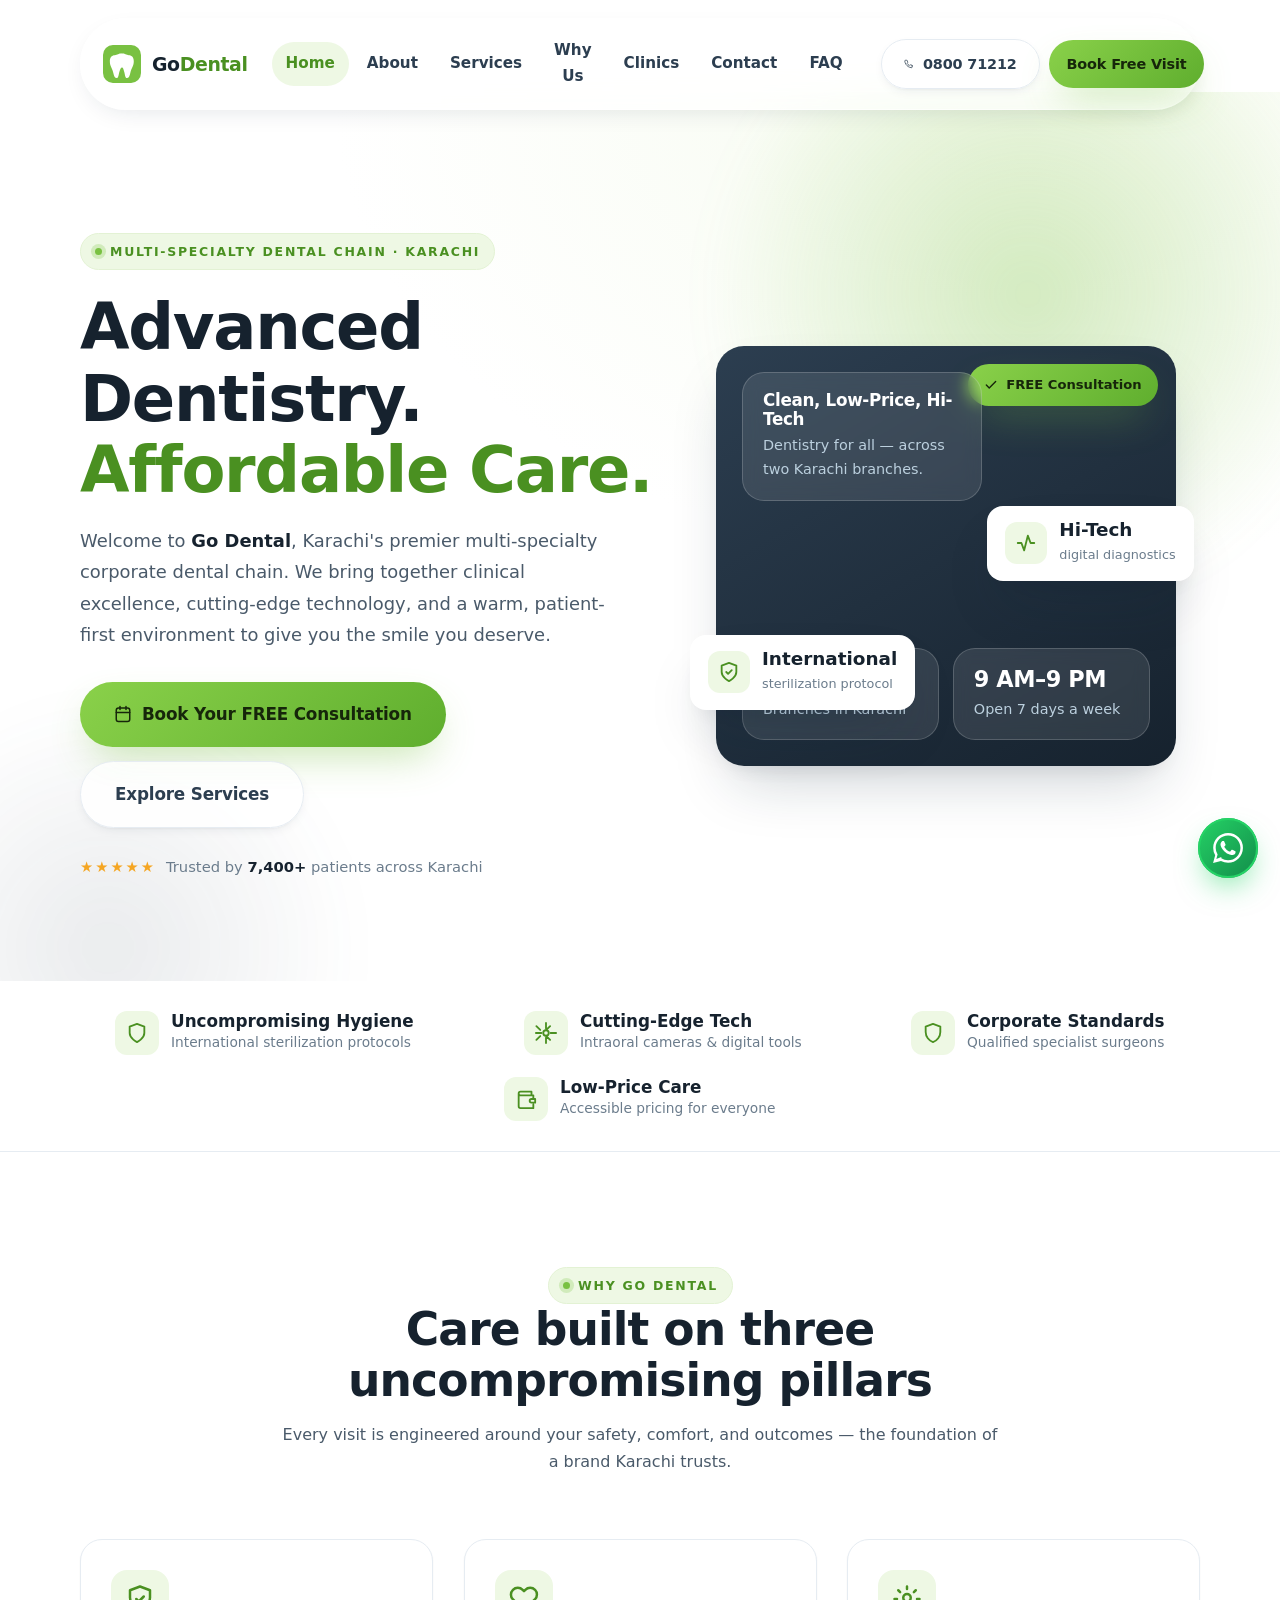
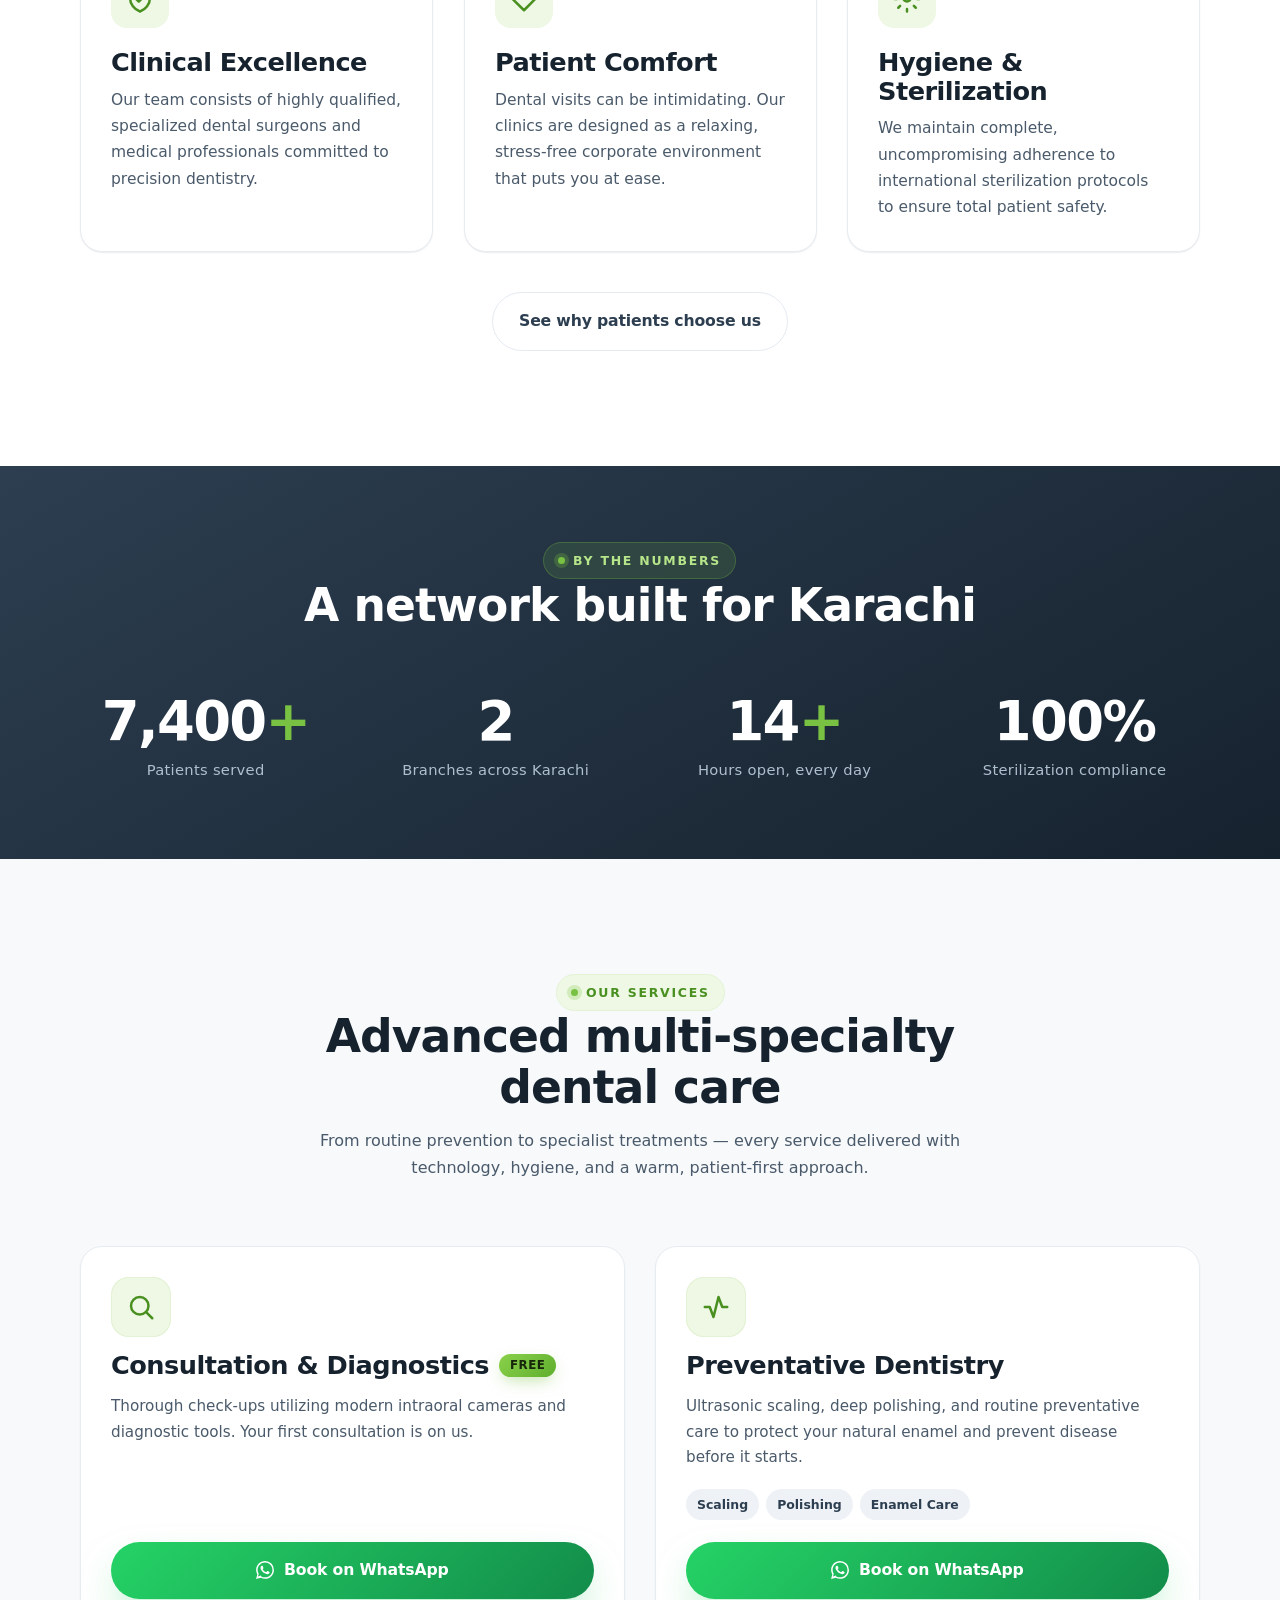
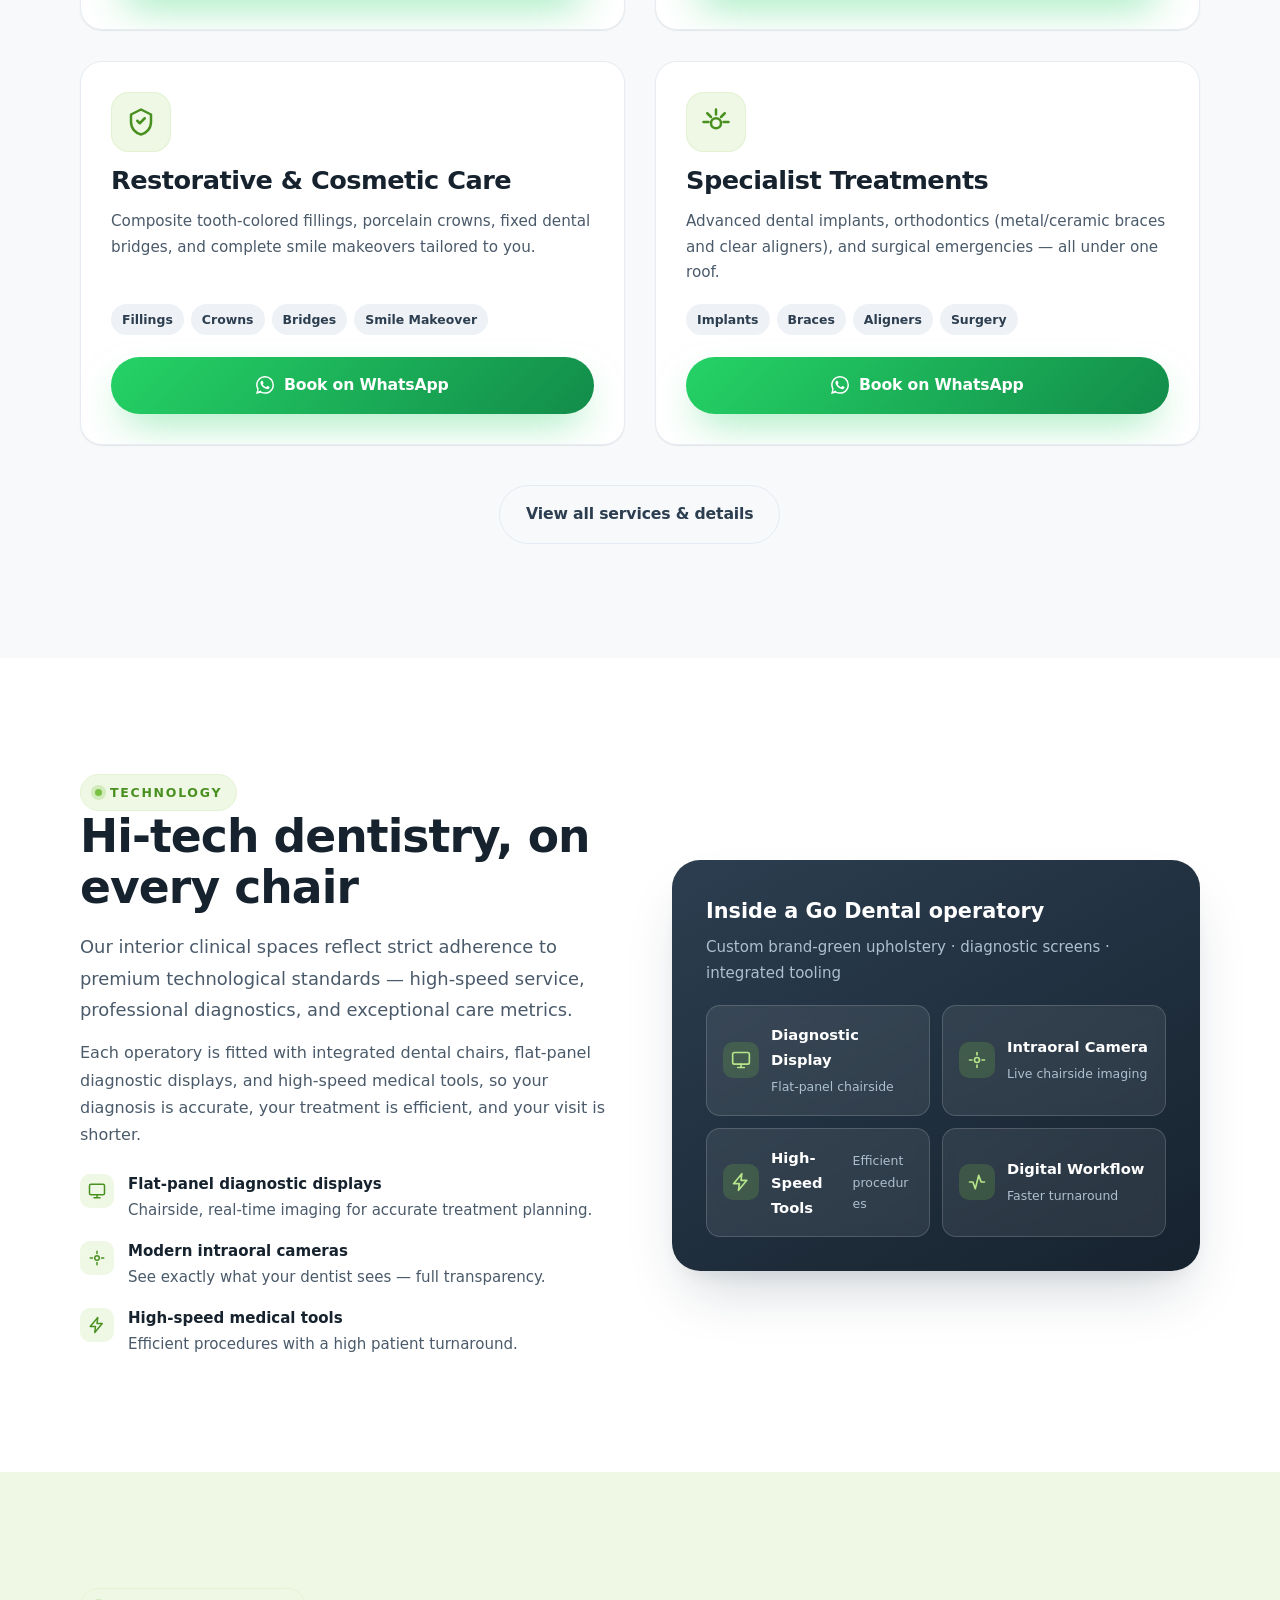
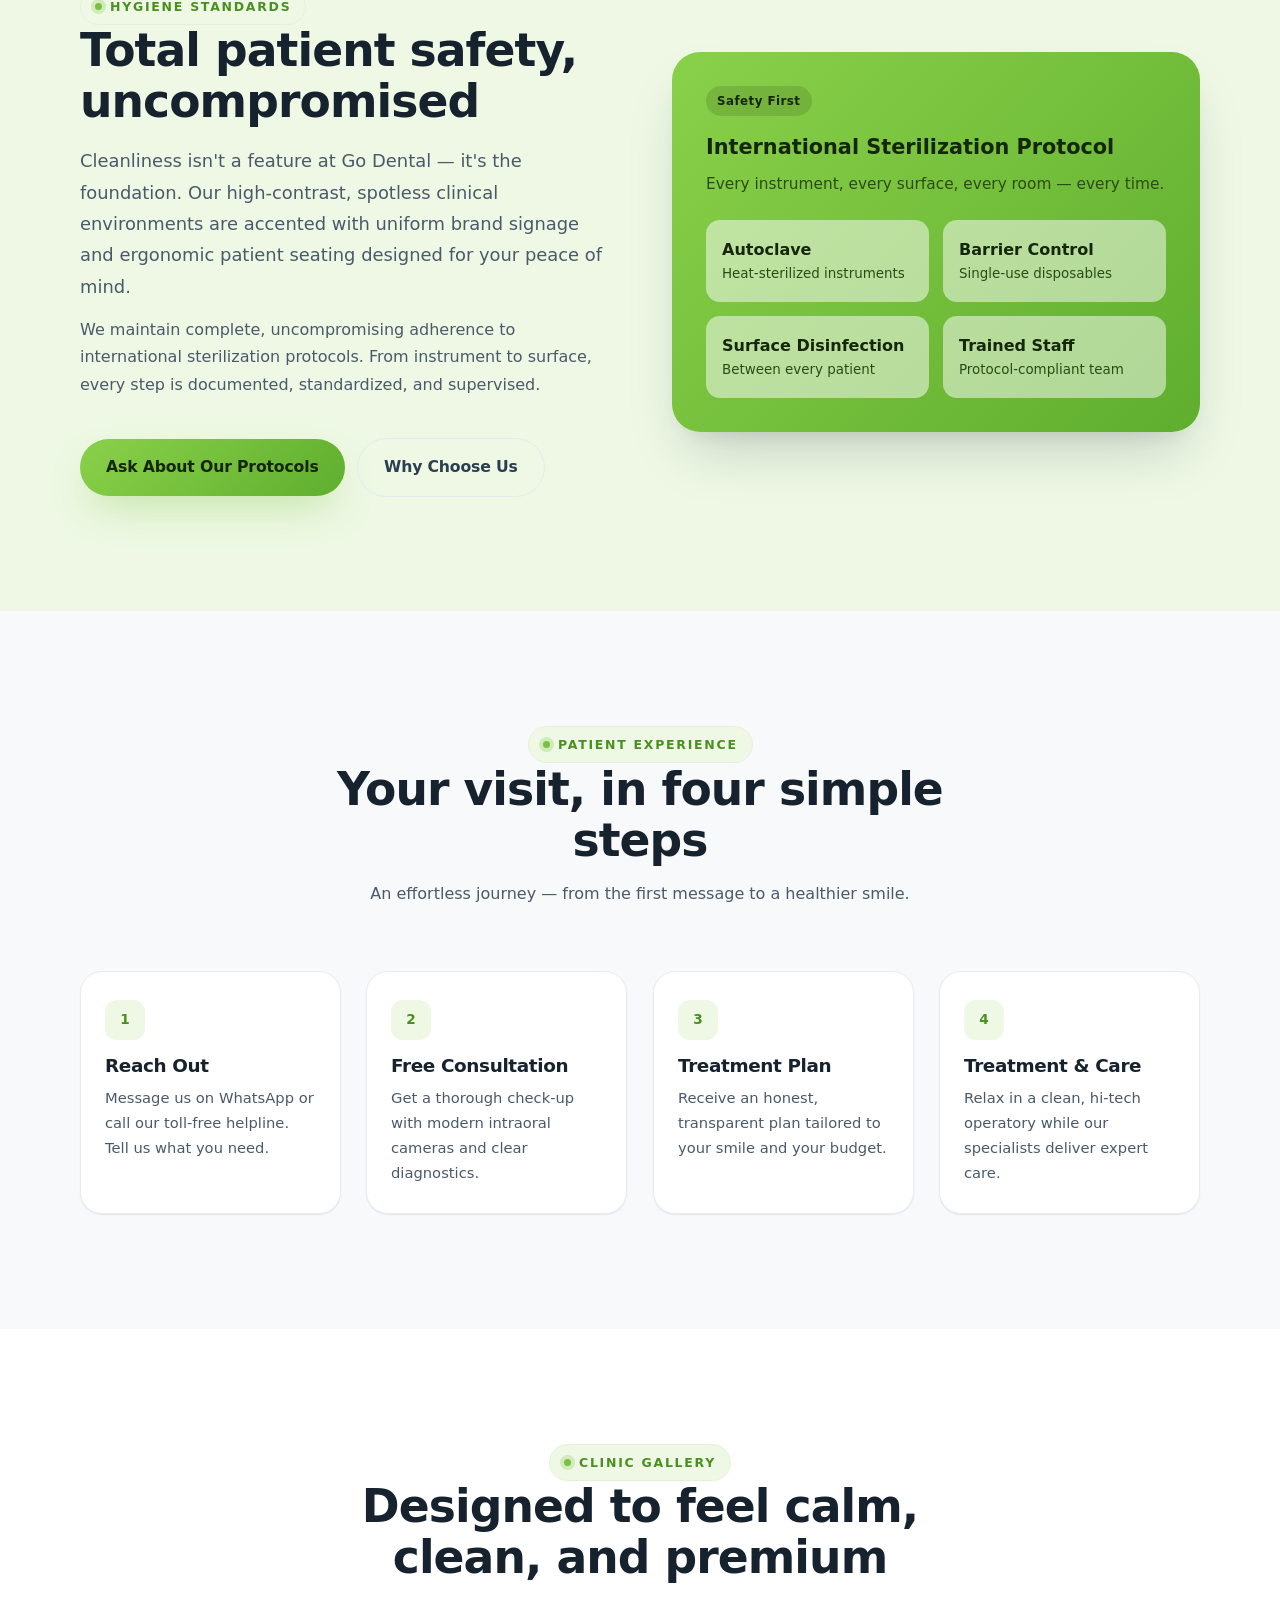
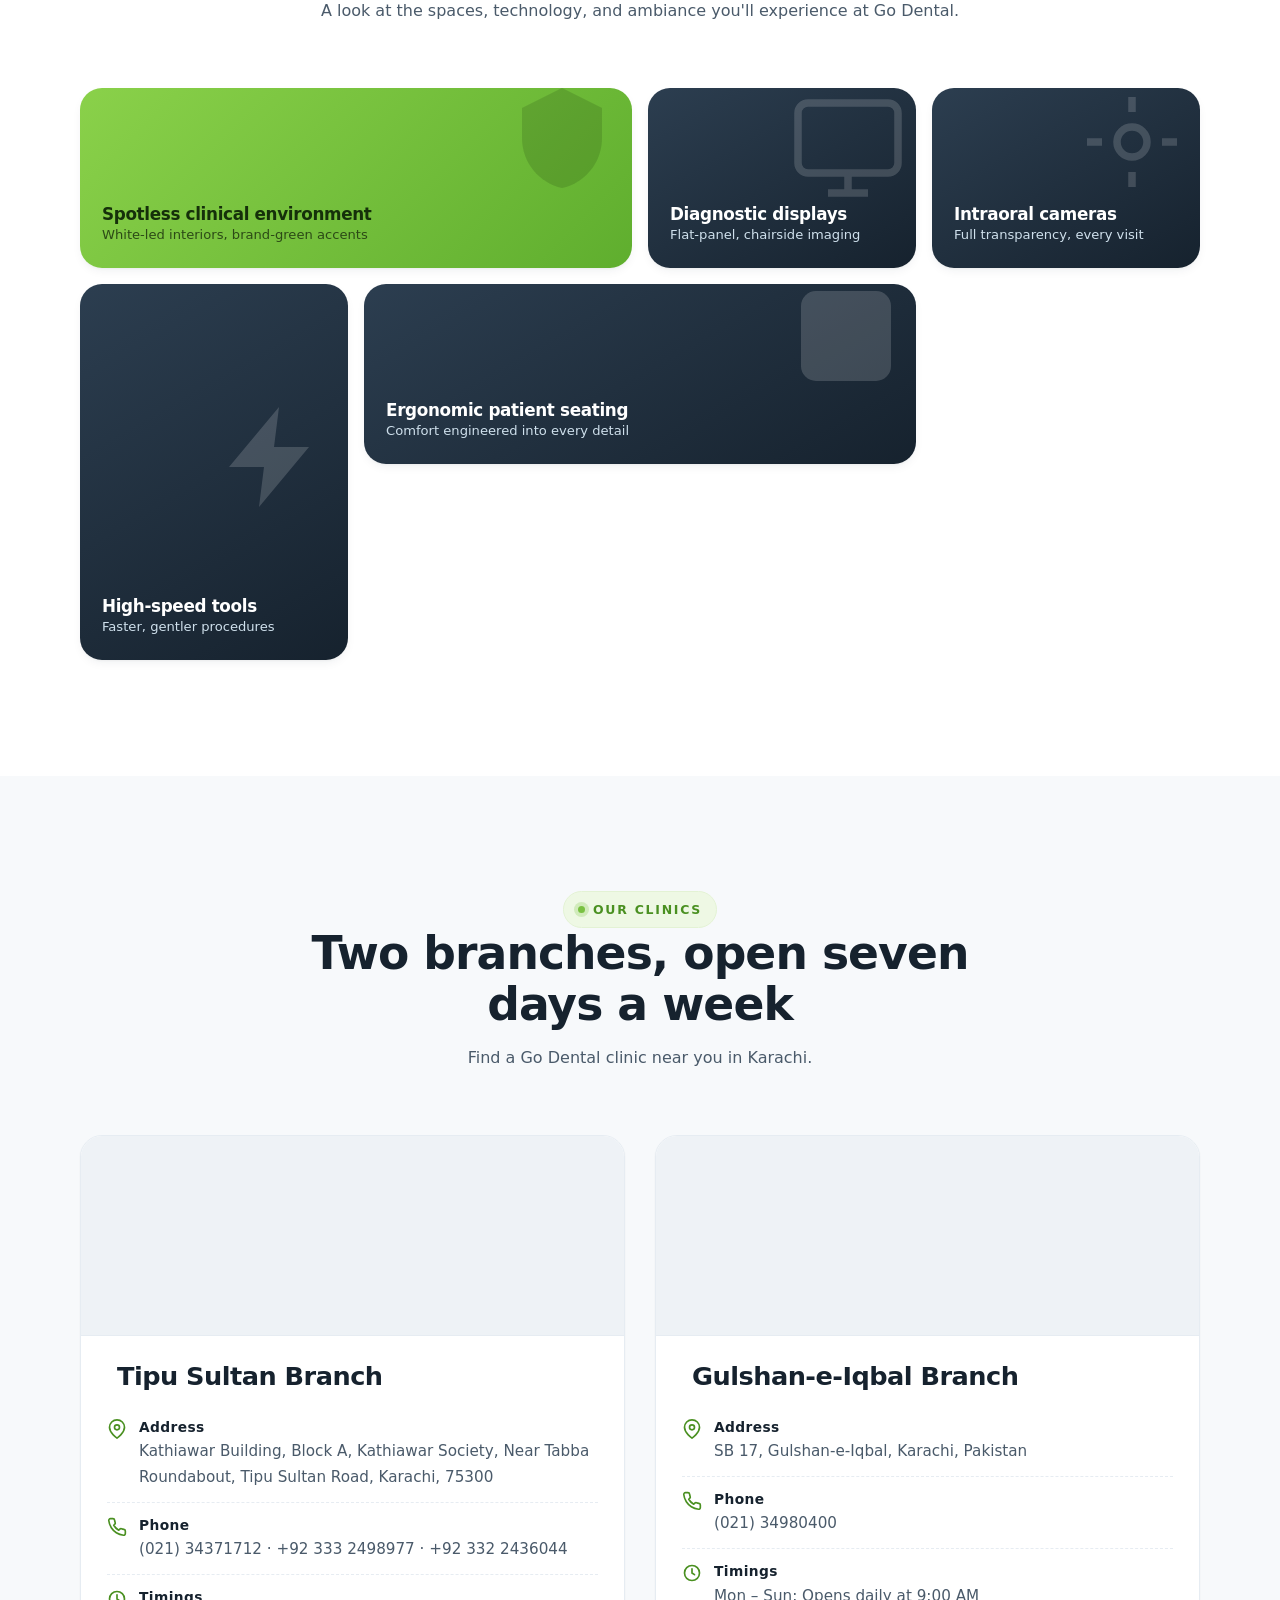
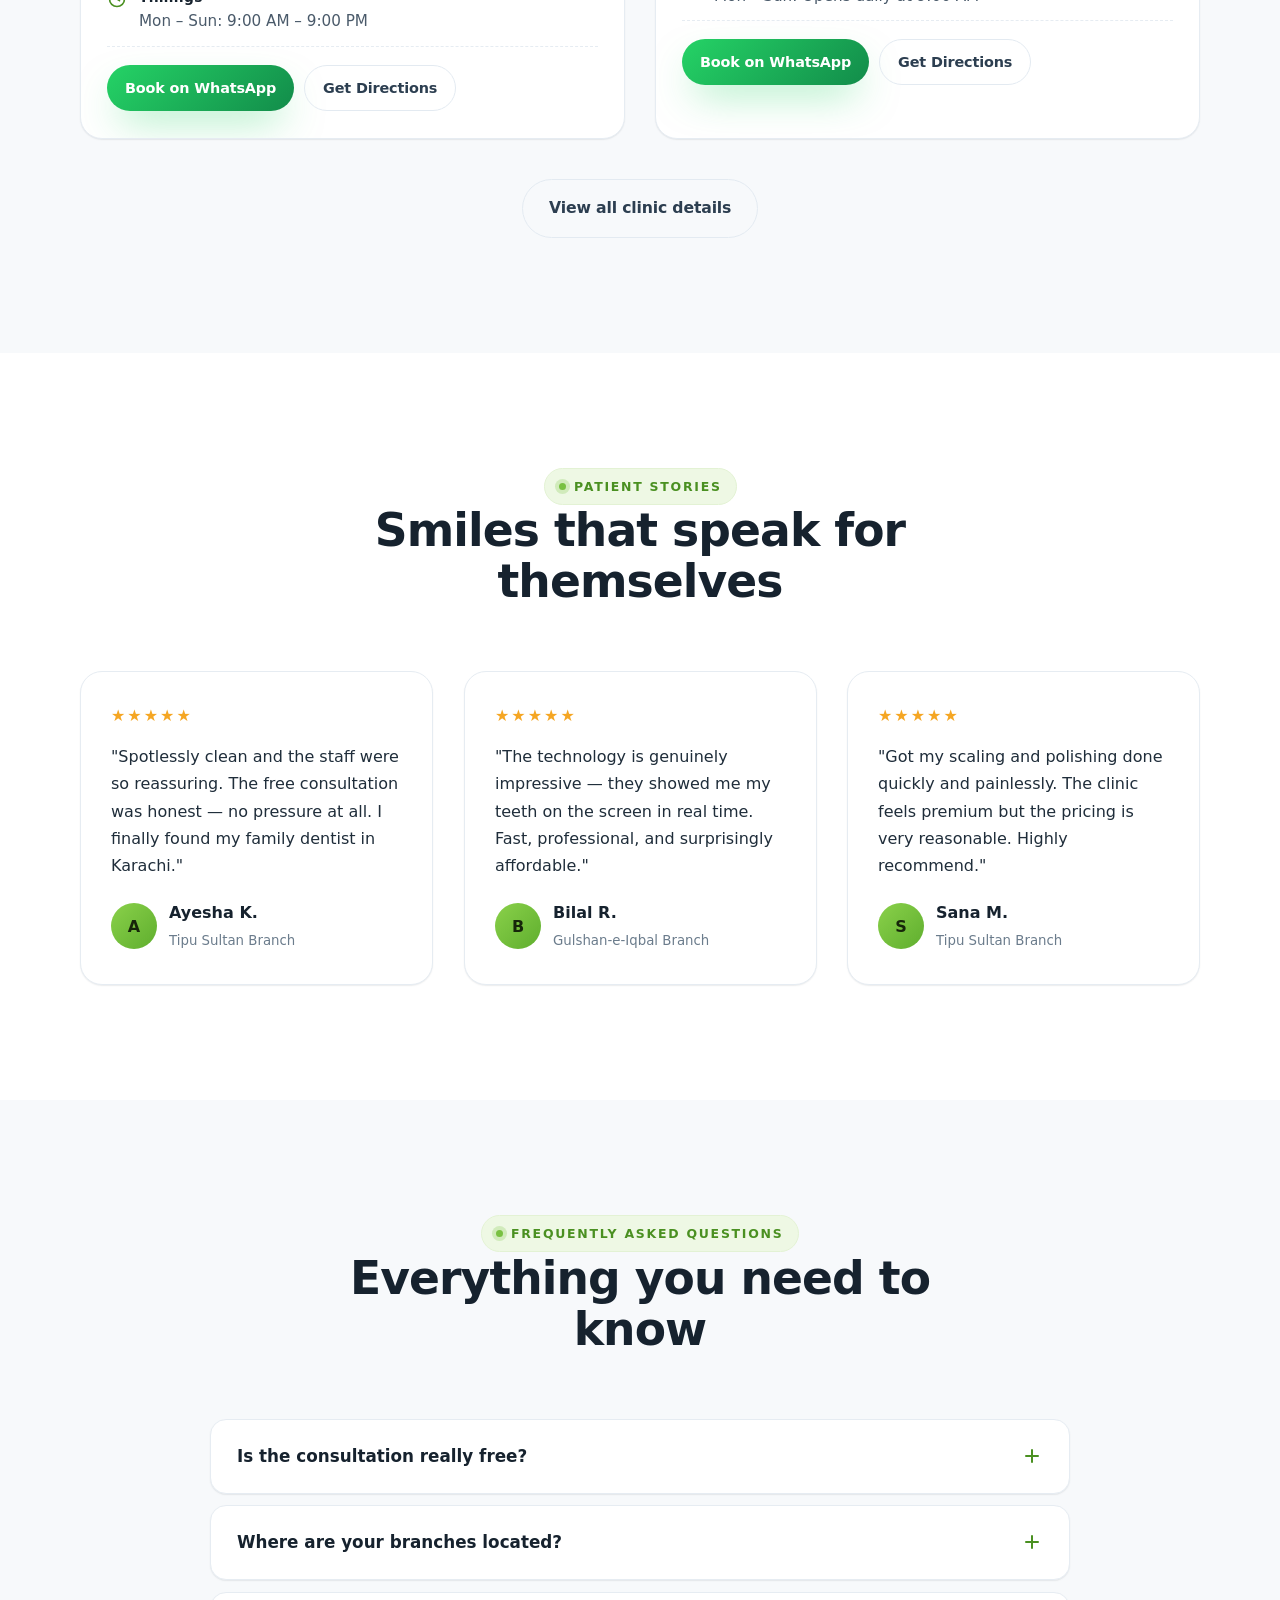
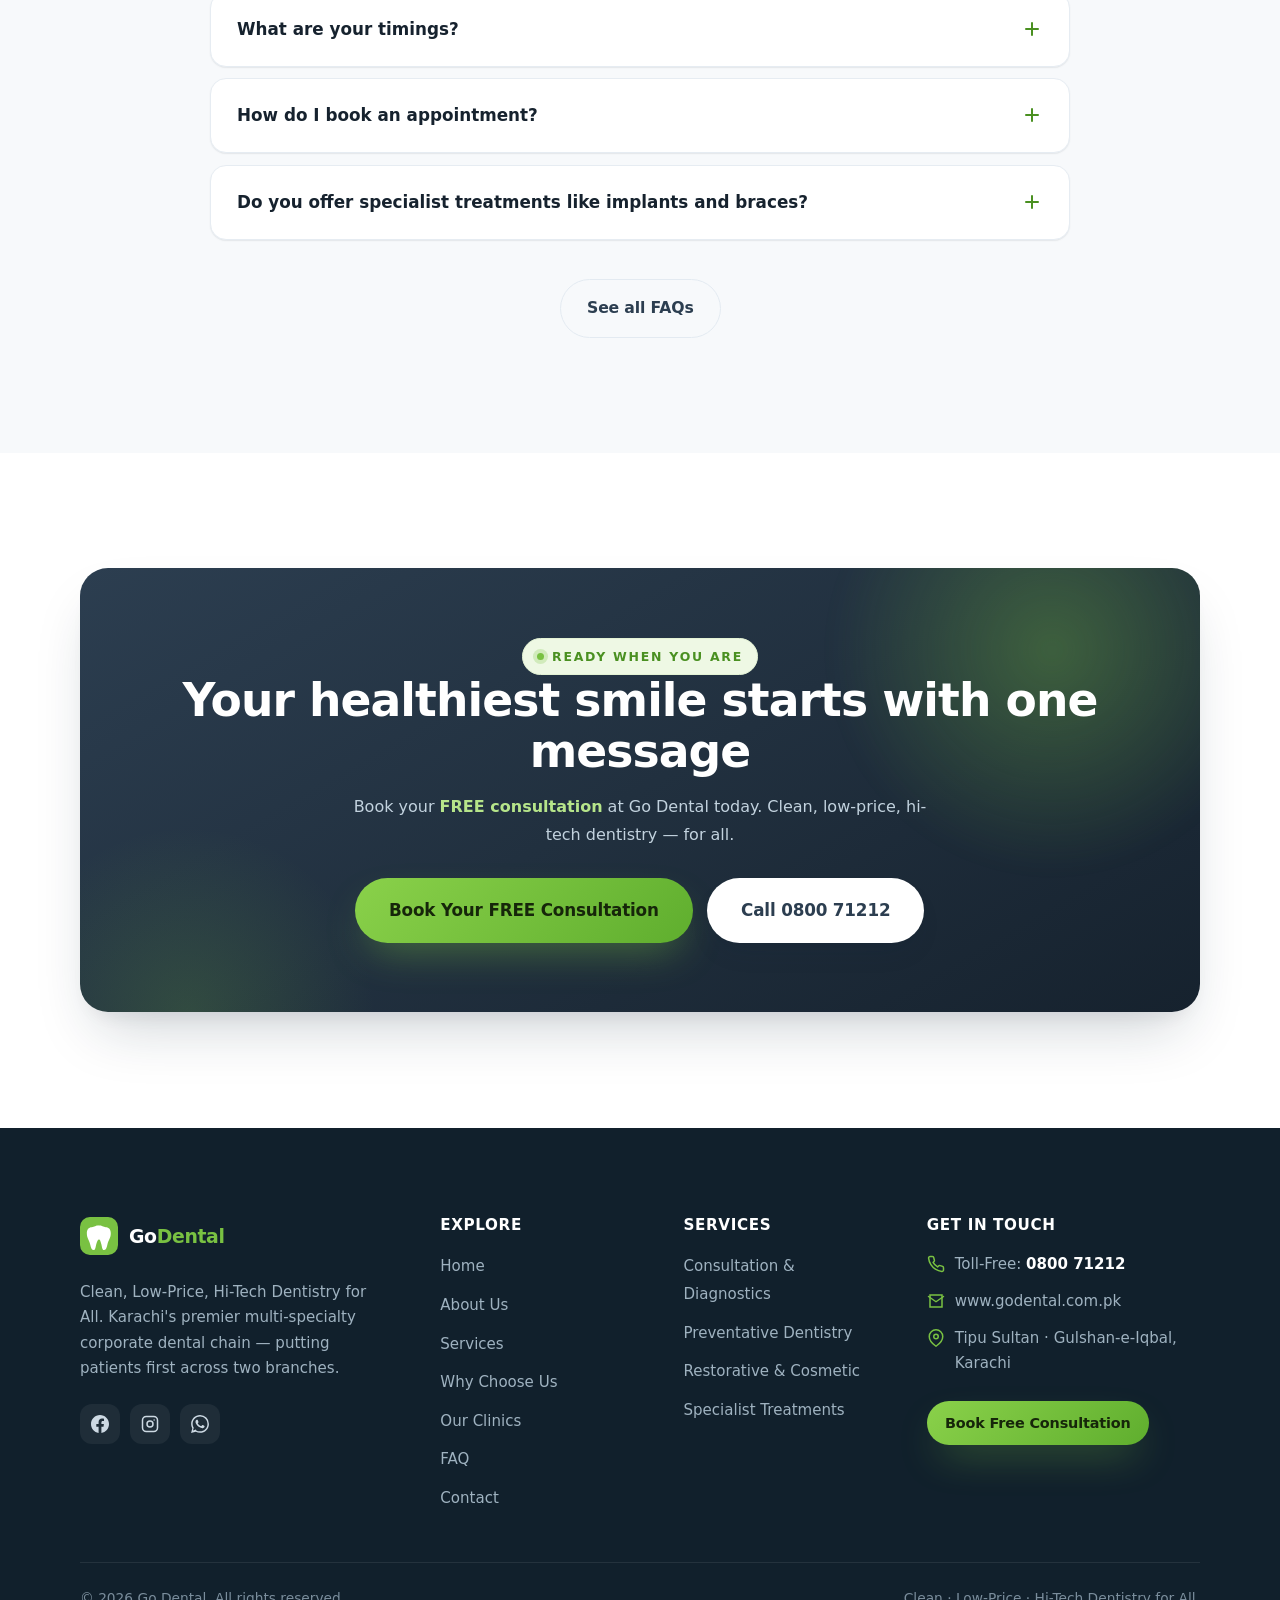
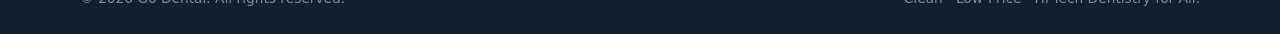
==== commit 54412c7f: "Add files via upload" ====
--- a/index.html
+++ b/index.html
@@ -3,42 +3,85 @@
 <head>
   <meta charset="UTF-8">
   <meta name="viewport" content="width=device-width, initial-scale=1.0">
-  <title>Our Clinics | Go Dental — Tipu Sultan &amp; Gulshan-e-Iqbal, Karachi</title>
-  <meta name="description" content="Visit Go Dental at two Karachi branches: Tipu Sultan (Kathiawar Building, 75300) and Gulshan-e-Iqbal (SB 17). Open seven days a week. Get directions and contact details.">
+  <title>Go Dental | Clean, Low-Price, Hi-Tech Dentistry in Karachi</title>
+  <meta name="description" content="Go Dental is Karachi's premier multi-specialty corporate dental chain. Clinical excellence, cutting-edge technology, and uncompromising hygiene. Book your FREE consultation today.">
+  <meta name="keywords" content="dental clinic Karachi, dentist Karachi, dental implants, orthodontics, cosmetic dentistry, Go Dental, free consultation">
+  <meta name="author" content="Go Dental">
   <meta name="theme-color" content="#79c142">
-  <link rel="canonical" href="https://www.godental.com.pk/clinics.html">
+  <link rel="canonical" href="https://www.godental.com.pk/">
+
+  <!-- Open Graph -->
   <meta property="og:type" content="website">
   <meta property="og:site_name" content="Go Dental">
-  <meta property="og:title" content="Our Clinics | Go Dental Karachi">
-  <meta property="og:description" content="Two branches across Karachi — Tipu Sultan &amp; Gulshan-e-Iqbal. Open 7 days.">
-  <meta property="og:url" content="https://www.godental.com.pk/clinics.html">
+  <meta property="og:title" content="Go Dental | Clean, Low-Price, Hi-Tech Dentistry in Karachi">
+  <meta property="og:description" content="Karachi's premier multi-specialty corporate dental chain. Clinical excellence, cutting-edge technology, and uncompromising hygiene. Book your FREE consultation.">
+  <meta property="og:url" content="https://www.godental.com.pk/">
+  <meta property="og:locale" content="en_PK">
+
+  <!-- Twitter -->
   <meta name="twitter:card" content="summary_large_image">
-  <meta name="twitter:title" content="Our Clinics | Go Dental">
-  <meta name="twitter:description" content="Two branches across Karachi, open 7 days.">
+  <meta name="twitter:title" content="Go Dental | Clean, Low-Price, Hi-Tech Dentistry in Karachi">
+  <meta name="twitter:description" content="Karachi's premier multi-specialty corporate dental chain. Book your FREE consultation today.">
+
+  <!-- Fonts -->
   <link rel="preconnect" href="https://fonts.googleapis.com">
   <link rel="preconnect" href="https://fonts.gstatic.com" crossorigin>
   <link href="https://fonts.googleapis.com/css2?family=Inter:wght@400;500;600;700&family=Sora:wght@500;600;700;800&display=swap" rel="stylesheet">
+
   <link rel="stylesheet" href="assets/css/styles.css">
+
+  <!-- Favicon (inline SVG tooth) -->
   <link rel="icon" href="data:image/svg+xml,%3Csvg xmlns='http://www.w3.org/2000/svg' viewBox='0 0 100 100'%3E%3Crect width='100' height='100' rx='24' fill='%2379c142'/%3E%3Cpath d='M50 22c-9 0-12 5-19 5-8 0-13 6-13 16 0 13 6 17 9 30 2 9 4 14 9 14s5-9 7-16 4-12 7-12 4 5 6 12 2 16 7 16 7-5 9-14c3-13 9-17 9-30 0-10-5-16-13-16-7 0-10-5-19-5z' fill='%23ffffff'/%3E%3C/svg%3E">
+
+  <!-- Schema: Dentist -->
   <script type="application/ld+json">
-  {"@context":"https://schema.org","@type":"ItemList","itemListElement":[
-    {"@type":"Place","name":"Go Dental — Tipu Sultan Branch","telephone":"+92-21-34371712","address":{"@type":"PostalAddress","streetAddress":"Kathiawar Building, Block A, Kathiawar Society, Near Tabba Roundabout, Tipu Sultan Road","addressLocality":"Karachi","postalCode":"75300","addressCountry":"PK"},"openingHoursSpecification":{"@type":"OpeningHoursSpecification","dayOfWeek":["Monday","Tuesday","Wednesday","Thursday","Friday","Saturday","Sunday"],"opens":"09:00","closes":"21:00"}},
-    {"@type":"Place","name":"Go Dental — Gulshan-e-Iqbal Branch","telephone":"+92-21-34980400","address":{"@type":"PostalAddress","streetAddress":"SB 17, Gulshan-e-Iqbal","addressLocality":"Karachi","addressCountry":"PK"}}
-  ]}
+  {
+    "@context": "https://schema.org",
+    "@type": "Dentist",
+    "name": "Go Dental",
+    "description": "Multi-specialty corporate dental chain in Karachi offering clean, low-price, hi-tech dentistry for all.",
+    "url": "https://www.godental.com.pk/",
+    "image": "https://www.godental.com.pk/assets/img/og-image.jpg",
+    "telephone": "+92-333-2498977",
+    "priceRange": "$$",
+    "slogan": "Clean, Low-Price, Hi-Tech Dentistry for All.",
+    "areaServed": "Karachi, Pakistan",
+    "address": [
+      { "@type": "PostalAddress", "name": "Tipu Sultan Branch", "streetAddress": "Kathiawar Building, Block A, Kathiawar Society, Near Tabba Roundabout, Tipu Sultan Road", "addressLocality": "Karachi", "postalCode": "75300", "addressCountry": "PK" },
+      { "@type": "PostalAddress", "name": "Gulshan-e-Iqbal Branch", "streetAddress": "SB 17, Gulshan-e-Iqbal", "addressLocality": "Karachi", "addressCountry": "PK" }
+    ],
+    "openingHoursSpecification": [{ "@type": "OpeningHoursSpecification", "dayOfWeek": ["Monday","Tuesday","Wednesday","Thursday","Friday","Saturday","Sunday"], "opens": "09:00", "closes": "21:00" }],
+    "sameAs": ["https://www.facebook.com/godentalpk", "https://www.instagram.com/godentalpk"]
+  }
   </script>
 </head>
 <body>
   <a href="#main" class="skip-link">Skip to content</a>
+
+  <!-- =========================== NAV =========================== -->
   <header class="nav">
     <div class="container">
       <nav class="nav__inner" aria-label="Primary">
-        <a href="index.html" class="brand"><span class="brand__mark"><svg viewBox="0 0 100 100"><rect width="100" height="100" rx="26" fill="#79c142"/><path d="M50 22c-9 0-12 5-19 5-8 0-13 6-13 16 0 13 6 17 9 30 2 9 4 14 9 14s5-9 7-16 4-12 7-12 4 5 6 12 2 16 7 16 7-5 9-14c3-13 9-17 9-30 0-10-5-16-13-16-7 0-10-5-19-5z" fill="#fff"/></svg></span><span>Go<b>Dental</b></span></a>
+        <a href="index.html" class="brand" aria-label="Go Dental home">
+          <span class="brand__mark" aria-hidden="true">
+            <svg viewBox="0 0 100 100"><rect width="100" height="100" rx="26" fill="#79c142"/><path d="M50 22c-9 0-12 5-19 5-8 0-13 6-13 16 0 13 6 17 9 30 2 9 4 14 9 14s5-9 7-16 4-12 7-12 4 5 6 12 2 16 7 16 7-5 9-14c3-13 9-17 9-30 0-10-5-16-13-16-7 0-10-5-19-5z" fill="#fff"/></svg>
+          </span>
+          <span>Go<b>Dental</b></span>
+        </a>
         <ul class="nav__links">
-          <li><a href="index.html">Home</a></li><li><a href="about.html">About</a></li><li><a href="services.html">Services</a></li>
-          <li><a href="why-choose-us.html">Why Us</a></li><li><a href="clinics.html">Clinics</a></li><li><a href="contact.html">Contact</a></li><li><a href="faq.html">FAQ</a></li>
+          <li><a href="index.html">Home</a></li>
+          <li><a href="about.html">About</a></li>
+          <li><a href="services.html">Services</a></li>
+          <li><a href="why-choose-us.html">Why Us</a></li>
+          <li><a href="clinics.html">Clinics</a></li>
+          <li><a href="contact.html">Contact</a></li>
+          <li><a href="faq.html">FAQ</a></li>
         </ul>
         <div class="nav__cta">
-          <a href="tel:080071212" class="btn btn--ghost btn--sm nav__book"><svg viewBox="0 0 24 24" fill="none" stroke="currentColor" stroke-width="2"><path d="M22 16.92v3a2 2 0 0 1-2.18 2 19.79 19.79 0 0 1-8.63-3.07 19.5 19.5 0 0 1-6-6 19.79 19.79 0 0 1-3.07-8.67A2 2 0 0 1 4.11 2h3a2 2 0 0 1 2 1.72c.13.96.36 1.9.7 2.81a2 2 0 0 1-.45 2.11L8.09 9.91a16 16 0 0 0 6 6l1.27-1.27a2 2 0 0 1 2.11-.45c.91.34 1.85.57 2.81.7A2 2 0 0 1 22 16.92z" stroke-linecap="round" stroke-linejoin="round"/></svg>0800 71212</a>
+          <a href="tel:080071212" class="btn btn--ghost btn--sm nav__book" aria-label="Call toll-free 0800 71212">
+            <svg viewBox="0 0 24 24" fill="none" stroke="currentColor" stroke-width="2"><path d="M22 16.92v3a2 2 0 0 1-2.18 2 19.79 19.79 0 0 1-8.63-3.07 19.5 19.5 0 0 1-6-6 19.79 19.79 0 0 1-3.07-8.67A2 2 0 0 1 4.11 2h3a2 2 0 0 1 2 1.72c.13.96.36 1.9.7 2.81a2 2 0 0 1-.45 2.11L8.09 9.91a16 16 0 0 0 6 6l1.27-1.27a2 2 0 0 1 2.11-.45c.91.34 1.85.57 2.81.7A2 2 0 0 1 22 16.92z" stroke-linecap="round" stroke-linejoin="round"/></svg>
+            0800 71212
+          </a>
           <a href="#" class="btn btn--sm" data-wa="Hello Go Dental. I'd like to book a FREE consultation.">Book Free Visit</a>
           <button class="nav__toggle" aria-label="Open menu" aria-expanded="false"><span></span></button>
         </div>
@@ -46,44 +89,365 @@
     </div>
   </header>
   <div class="mobile-menu">
-    <a href="index.html">Home</a><a href="about.html">About</a><a href="services.html">Services</a>
-    <a href="why-choose-us.html">Why Choose Us</a><a href="clinics.html">Our Clinics</a>
-    <a href="contact.html">Contact</a><a href="faq.html">FAQ</a>
+    <a href="index.html">Home</a>
+    <a href="about.html">About</a>
+    <a href="services.html">Services</a>
+    <a href="why-choose-us.html">Why Choose Us</a>
+    <a href="clinics.html">Our Clinics</a>
+    <a href="contact.html">Contact</a>
+    <a href="faq.html">FAQ</a>
     <a href="#" class="btn" data-wa="Hello Go Dental. I'd like to book a FREE consultation.">Book Free Consultation</a>
   </div>
   <div class="nav-spacer"></div>
 
   <main id="main">
-    <section class="pagehead">
-      <div class="container">
-        <nav class="breadcrumb"><a href="index.html">Home</a> <span>/</span> Our Clinics</nav>
-        <span class="eyebrow"><span class="dot"></span> Branch Locations</span>
-        <h1>Two clinics, here for Karachi</h1>
-        <p>Find a Go Dental branch near you. Both offer the same hi-tech, hygienic, patient-first care — open seven days a week.</p>
-      </div>
-    </section>
-
-    <section class="section">
-      <div class="container">
+    <!-- =========================== HERO =========================== -->
+    <section class="hero">
+      <div class="container">
+        <div class="hero__grid">
+          <div class="hero__copy">
+            <span class="eyebrow reveal"><span class="dot"></span> Multi-Specialty Dental Chain · Karachi</span>
+            <h1 class="hero__title reveal d1">Advanced Dentistry.<br><span class="accent">Affordable Care.</span></h1>
+            <p class="lead hero__sub reveal d2">Welcome to <strong>Go Dental</strong>, Karachi's premier multi-specialty corporate dental chain. We bring together clinical excellence, cutting-edge technology, and a warm, patient-first environment to give you the smile you deserve.</p>
+            <div class="hero__actions reveal d3">
+              <a href="#" class="btn btn--lg" data-wa="Hello Go Dental. I'd like to book a FREE consultation.">
+                <svg viewBox="0 0 24 24" fill="none" stroke="currentColor" stroke-width="2"><rect x="3" y="4" width="18" height="18" rx="3"/><path d="M16 2v4M8 2v4M3 10h18" stroke-linecap="round"/></svg>
+                Book Your FREE Consultation
+              </a>
+              <a href="services.html" class="btn btn--ghost btn--lg">Explore Services</a>
+            </div>
+            <div class="hero__micro reveal d4">
+              <span class="stars" aria-hidden="true">★★★★★</span>
+              <span>Trusted by <strong>7,400+</strong> patients across Karachi</span>
+            </div>
+          </div>
+
+          <div class="hero__visual reveal from-right d2">
+            <div class="hero__card">
+              <span class="hero__badge">
+                <svg viewBox="0 0 24 24" fill="none" stroke="currentColor" stroke-width="2.4" width="14" height="14"><path d="M20 6 9 17l-5-5" stroke-linecap="round" stroke-linejoin="round"/></svg>
+                FREE Consultation
+              </span>
+              <div class="hero__card-top">
+                <div class="glass" style="max-width:240px">
+                  <h4>Clean, Low-Price, Hi-Tech</h4>
+                  <p>Dentistry for all — across two Karachi branches.</p>
+                </div>
+              </div>
+              <div class="hero__card-bot">
+                <div class="glass">
+                  <h4 style="font-size:1.4rem;font-weight:800">2</h4>
+                  <p>Branches in Karachi</p>
+                </div>
+                <div class="glass">
+                  <h4 style="font-size:1.4rem;font-weight:800">9 AM–9 PM</h4>
+                  <p>Open 7 days a week</p>
+                </div>
+              </div>
+            </div>
+
+            <div class="float-chip float-chip--1">
+              <span class="ic"><svg viewBox="0 0 24 24" fill="none" stroke="currentColor" stroke-width="2"><path d="M12 22s8-4 8-10V5l-8-3-8 3v7c0 6 8 10 8 10z" stroke-linecap="round" stroke-linejoin="round"/><path d="m9 12 2 2 4-4" stroke-linecap="round" stroke-linejoin="round"/></svg></span>
+              <span><b>International</b><small>sterilization protocol</small></span>
+            </div>
+            <div class="float-chip float-chip--2">
+              <span class="ic"><svg viewBox="0 0 24 24" fill="none" stroke="currentColor" stroke-width="2"><path d="M3 12h4l3 8 4-16 3 8h4" stroke-linecap="round" stroke-linejoin="round"/></svg></span>
+              <span><b>Hi-Tech</b><small>digital diagnostics</small></span>
+            </div>
+          </div>
+        </div>
+      </div>
+    </section>
+
+    <!-- =========================== TRUST STRIP =========================== -->
+    <section class="trust">
+      <div class="container">
+        <div class="trust__row">
+          <div class="trust__item reveal">
+            <span class="ic"><svg viewBox="0 0 24 24" fill="none" stroke="currentColor" stroke-width="2"><path d="M12 22s8-4 8-10V5l-8-3-8 3v7c0 6 8 10 8 10z" stroke-linecap="round" stroke-linejoin="round"/></svg></span>
+            <span><b>Uncompromising Hygiene</b><span>International sterilization protocols</span></span>
+          </div>
+          <div class="trust__item reveal d1">
+            <span class="ic"><svg viewBox="0 0 24 24" fill="none" stroke="currentColor" stroke-width="2"><circle cx="12" cy="12" r="3"/><path d="M12 1v6m0 10v6m11-11h-6M7 12H1m15.5-7.5-4.2 4.2m-6.6 6.6-4.2 4.2m0-15 4.2 4.2m6.6 6.6 4.2 4.2" stroke-linecap="round"/></svg></span>
+            <span><b>Cutting-Edge Tech</b><span>Intraoral cameras & digital tools</span></span>
+          </div>
+          <div class="trust__item reveal d2">
+            <span class="ic"><svg viewBox="0 0 24 24" fill="none" stroke="currentColor" stroke-width="2"><path d="M12 2 4 5v6c0 5 3.5 9.5 8 11 4.5-1.5 8-6 8-11V5l-8-3z" stroke-linecap="round" stroke-linejoin="round"/></svg></span>
+            <span><b>Corporate Standards</b><span>Qualified specialist surgeons</span></span>
+          </div>
+          <div class="trust__item reveal d3">
+            <span class="ic"><svg viewBox="0 0 24 24" fill="none" stroke="currentColor" stroke-width="2"><path d="M20 12V8H6a2 2 0 0 1 0-4h12v4M4 6v14a2 2 0 0 0 2 2h14v-4M18 12a2 2 0 0 0 0 4h4v-4z" stroke-linecap="round" stroke-linejoin="round"/></svg></span>
+            <span><b>Low-Price Care</b><span>Accessible pricing for everyone</span></span>
+          </div>
+        </div>
+      </div>
+    </section>
+
+    <!-- =========================== WHY GO DENTAL =========================== -->
+    <section class="section" id="why">
+      <div class="container">
+        <div class="section-head">
+          <span class="eyebrow reveal"><span class="dot"></span> Why Go Dental</span>
+          <h2 class="reveal d1">Care built on three uncompromising pillars</h2>
+          <p class="reveal d2">Every visit is engineered around your safety, comfort, and outcomes — the foundation of a brand Karachi trusts.</p>
+        </div>
+        <div class="grid grid-3">
+          <article class="card reveal">
+            <div class="card__icon"><svg viewBox="0 0 24 24" fill="none" stroke="currentColor" stroke-width="2"><path d="M12 2 4 5v6c0 5 3.5 9.5 8 11 4.5-1.5 8-6 8-11V5l-8-3z" stroke-linecap="round" stroke-linejoin="round"/><path d="m9 12 2 2 4-4" stroke-linecap="round" stroke-linejoin="round"/></svg></div>
+            <h3>Clinical Excellence</h3>
+            <p>Our team consists of highly qualified, specialized dental surgeons and medical professionals committed to precision dentistry.</p>
+          </article>
+          <article class="card reveal d1">
+            <div class="card__icon"><svg viewBox="0 0 24 24" fill="none" stroke="currentColor" stroke-width="2"><path d="M20.84 4.61a5.5 5.5 0 0 0-7.78 0L12 5.67l-1.06-1.06a5.5 5.5 0 1 0-7.78 7.78L12 21l8.84-8.84a5.5 5.5 0 0 0 0-7.55z" stroke-linecap="round" stroke-linejoin="round"/></svg></div>
+            <h3>Patient Comfort</h3>
+            <p>Dental visits can be intimidating. Our clinics are designed as a relaxing, stress-free corporate environment that puts you at ease.</p>
+          </article>
+          <article class="card reveal d2">
+            <div class="card__icon"><svg viewBox="0 0 24 24" fill="none" stroke="currentColor" stroke-width="2"><path d="M9 11a3 3 0 1 0 6 0 3 3 0 0 0-6 0z"/><path d="M12 2v2m0 16v2M2 12h2m16 0h2M5 5l1.5 1.5M17.5 17.5 19 19M19 5l-1.5 1.5M6.5 17.5 5 19" stroke-linecap="round"/></svg></div>
+            <h3>Hygiene & Sterilization</h3>
+            <p>We maintain complete, uncompromising adherence to international sterilization protocols to ensure total patient safety.</p>
+          </article>
+        </div>
+        <div class="cluster cluster--center mt-l"><a href="why-choose-us.html" class="btn btn--outline">See why patients choose us</a></div>
+      </div>
+    </section>
+
+    <!-- =========================== STATS BAND =========================== -->
+    <section class="section section--navy section--tight">
+      <div class="container">
+        <div class="section-head">
+          <span class="eyebrow reveal"><span class="dot"></span> By the Numbers</span>
+          <h2 class="reveal d1">A network built for Karachi</h2>
+        </div>
+        <div class="stats">
+          <div class="stat reveal">
+            <div class="stat__num"><span data-count="7400">0</span><span class="suffix">+</span></div>
+            <div class="stat__label">Patients served</div>
+          </div>
+          <div class="stat reveal d1">
+            <div class="stat__num"><span data-count="2">0</span></div>
+            <div class="stat__label">Branches across Karachi</div>
+          </div>
+          <div class="stat reveal d2">
+            <div class="stat__num"><span data-count="14">0</span><span class="suffix">+</span></div>
+            <div class="stat__label">Hours open, every day</div>
+          </div>
+          <div class="stat reveal d3">
+            <div class="stat__num"><span data-count="100" data-suffix="%">0</span></div>
+            <div class="stat__label">Sterilization compliance</div>
+          </div>
+        </div>
+      </div>
+    </section>
+
+    <!-- =========================== SERVICES PREVIEW =========================== -->
+    <section class="section section--mist" id="services">
+      <div class="container">
+        <div class="section-head">
+          <span class="eyebrow reveal"><span class="dot"></span> Our Services</span>
+          <h2 class="reveal d1">Advanced multi-specialty dental care</h2>
+          <p class="reveal d2">From routine prevention to specialist treatments — every service delivered with technology, hygiene, and a warm, patient-first approach.</p>
+        </div>
+
+        <div class="grid grid-2">
+          <!-- Consultation -->
+          <article class="svc reveal">
+            <div class="svc__icon"><svg viewBox="0 0 24 24" fill="none" stroke="currentColor" stroke-width="2"><circle cx="11" cy="11" r="7"/><path d="m21 21-4.3-4.3" stroke-linecap="round"/></svg></div>
+            <h3>Consultation &amp; Diagnostics <span class="pill pill--free">FREE</span></h3>
+            <p class="svc__desc">Thorough check-ups utilizing modern intraoral cameras and diagnostic tools. Your first consultation is on us.</p>
+            <div class="svc__actions">
+              <a href="#" class="btn btn--wa btn--block" data-wa="Hello Go Dental. I'd like to book a FREE consultation.">
+                <svg viewBox="0 0 24 24" fill="currentColor"><path d="M.057 24l1.687-6.163a11.867 11.867 0 0 1-1.587-5.946C.16 5.335 5.495 0 12.05 0a11.82 11.82 0 0 1 8.413 3.488 11.82 11.82 0 0 1 3.48 8.414c-.003 6.557-5.338 11.892-11.893 11.892a11.9 11.9 0 0 1-5.688-1.448L.057 24zm6.597-3.807c1.676.995 3.276 1.591 5.392 1.592 5.448 0 9.886-4.434 9.889-9.885.002-5.462-4.415-9.89-9.881-9.892-5.452 0-9.887 4.434-9.889 9.884a9.86 9.86 0 0 0 1.51 5.26l-.999 3.648 3.978-1.607zm11.387-5.464c-.074-.124-.272-.198-.57-.347-.297-.149-1.758-.868-2.031-.967-.272-.099-.47-.149-.669.149-.198.297-.768.967-.941 1.165-.173.198-.347.223-.644.074-.297-.149-1.255-.462-2.39-1.475-.883-.788-1.48-1.761-1.653-2.059-.173-.297-.018-.458.13-.606.134-.133.297-.347.446-.521.151-.172.2-.296.3-.495.099-.198.05-.372-.025-.521-.075-.148-.669-1.611-.916-2.206-.242-.579-.487-.501-.669-.51l-.57-.01c-.198 0-.52.074-.792.372s-1.04 1.016-1.04 2.479 1.065 2.876 1.213 3.074c.149.198 2.095 3.2 5.076 4.487.709.306 1.263.489 1.694.626.712.226 1.36.194 1.872.118.571-.085 1.758-.719 2.006-1.413.248-.695.248-1.29.173-1.414z"/></svg>
+                Book on WhatsApp
+              </a>
+            </div>
+          </article>
+
+          <!-- Preventative -->
+          <article class="svc reveal d1">
+            <div class="svc__icon"><svg viewBox="0 0 24 24" fill="none" stroke="currentColor" stroke-width="2"><path d="M3 12h4l3 8 4-16 3 8h4" stroke-linecap="round" stroke-linejoin="round"/></svg></div>
+            <h3>Preventative Dentistry</h3>
+            <p class="svc__desc">Ultrasonic scaling, deep polishing, and routine preventative care to protect your natural enamel and prevent disease before it starts.</p>
+            <div class="svc__inclusions"><span class="tag">Scaling</span><span class="tag">Polishing</span><span class="tag">Enamel Care</span></div>
+            <div class="svc__actions">
+              <a href="#" class="btn btn--wa btn--block" data-wa="Hello Go Dental. I'd like to book a Preventative Dentistry appointment.">
+                <svg viewBox="0 0 24 24" fill="currentColor"><path d="M.057 24l1.687-6.163a11.867 11.867 0 0 1-1.587-5.946C.16 5.335 5.495 0 12.05 0a11.82 11.82 0 0 1 8.413 3.488 11.82 11.82 0 0 1 3.48 8.414c-.003 6.557-5.338 11.892-11.893 11.892a11.9 11.9 0 0 1-5.688-1.448L.057 24zm6.597-3.807c1.676.995 3.276 1.591 5.392 1.592 5.448 0 9.886-4.434 9.889-9.885.002-5.462-4.415-9.89-9.881-9.892-5.452 0-9.887 4.434-9.889 9.884a9.86 9.86 0 0 0 1.51 5.26l-.999 3.648 3.978-1.607zm11.387-5.464c-.074-.124-.272-.198-.57-.347-.297-.149-1.758-.868-2.031-.967-.272-.099-.47-.149-.669.149-.198.297-.768.967-.941 1.165-.173.198-.347.223-.644.074-.297-.149-1.255-.462-2.39-1.475-.883-.788-1.48-1.761-1.653-2.059-.173-.297-.018-.458.13-.606.134-.133.297-.347.446-.521.151-.172.2-.296.3-.495.099-.198.05-.372-.025-.521-.075-.148-.669-1.611-.916-2.206-.242-.579-.487-.501-.669-.51l-.57-.01c-.198 0-.52.074-.792.372s-1.04 1.016-1.04 2.479 1.065 2.876 1.213 3.074c.149.198 2.095 3.2 5.076 4.487.709.306 1.263.489 1.694.626.712.226 1.36.194 1.872.118.571-.085 1.758-.719 2.006-1.413.248-.695.248-1.29.173-1.414z"/></svg>
+                Book on WhatsApp
+              </a>
+            </div>
+          </article>
+
+          <!-- Restorative & Cosmetic -->
+          <article class="svc reveal">
+            <div class="svc__icon"><svg viewBox="0 0 24 24" fill="none" stroke="currentColor" stroke-width="2"><path d="M12 2 4 6v6c0 5 3.5 9 8 10 4.5-1 8-5 8-10V6l-8-4z" stroke-linecap="round" stroke-linejoin="round"/><path d="m9 11 2 2 4-4" stroke-linecap="round" stroke-linejoin="round"/></svg></div>
+            <h3>Restorative &amp; Cosmetic Care</h3>
+            <p class="svc__desc">Composite tooth-colored fillings, porcelain crowns, fixed dental bridges, and complete smile makeovers tailored to you.</p>
+            <div class="svc__inclusions"><span class="tag">Fillings</span><span class="tag">Crowns</span><span class="tag">Bridges</span><span class="tag">Smile Makeover</span></div>
+            <div class="svc__actions">
+              <a href="#" class="btn btn--wa btn--block" data-wa="Hello Go Dental. I'd like to inquire about Cosmetic Dentistry.">
+                <svg viewBox="0 0 24 24" fill="currentColor"><path d="M.057 24l1.687-6.163a11.867 11.867 0 0 1-1.587-5.946C.16 5.335 5.495 0 12.05 0a11.82 11.82 0 0 1 8.413 3.488 11.82 11.82 0 0 1 3.48 8.414c-.003 6.557-5.338 11.892-11.893 11.892a11.9 11.9 0 0 1-5.688-1.448L.057 24zm6.597-3.807c1.676.995 3.276 1.591 5.392 1.592 5.448 0 9.886-4.434 9.889-9.885.002-5.462-4.415-9.89-9.881-9.892-5.452 0-9.887 4.434-9.889 9.884a9.86 9.86 0 0 0 1.51 5.26l-.999 3.648 3.978-1.607zm11.387-5.464c-.074-.124-.272-.198-.57-.347-.297-.149-1.758-.868-2.031-.967-.272-.099-.47-.149-.669.149-.198.297-.768.967-.941 1.165-.173.198-.347.223-.644.074-.297-.149-1.255-.462-2.39-1.475-.883-.788-1.48-1.761-1.653-2.059-.173-.297-.018-.458.13-.606.134-.133.297-.347.446-.521.151-.172.2-.296.3-.495.099-.198.05-.372-.025-.521-.075-.148-.669-1.611-.916-2.206-.242-.579-.487-.501-.669-.51l-.57-.01c-.198 0-.52.074-.792.372s-1.04 1.016-1.04 2.479 1.065 2.876 1.213 3.074c.149.198 2.095 3.2 5.076 4.487.709.306 1.263.489 1.694.626.712.226 1.36.194 1.872.118.571-.085 1.758-.719 2.006-1.413.248-.695.248-1.29.173-1.414z"/></svg>
+                Book on WhatsApp
+              </a>
+            </div>
+          </article>
+
+          <!-- Specialist -->
+          <article class="svc reveal d1">
+            <div class="svc__icon"><svg viewBox="0 0 24 24" fill="none" stroke="currentColor" stroke-width="2"><path d="M12 2v4M5 5l3 3M2 12h4M19 5l-3 3M22 12h-4" stroke-linecap="round"/><circle cx="12" cy="13" r="4"/></svg></div>
+            <h3>Specialist Treatments</h3>
+            <p class="svc__desc">Advanced dental implants, orthodontics (metal/ceramic braces and clear aligners), and surgical emergencies — all under one roof.</p>
+            <div class="svc__inclusions"><span class="tag">Implants</span><span class="tag">Braces</span><span class="tag">Aligners</span><span class="tag">Surgery</span></div>
+            <div class="svc__actions">
+              <a href="#" class="btn btn--wa btn--block" data-wa="Hello Go Dental. I'm interested in Dental Implants.">
+                <svg viewBox="0 0 24 24" fill="currentColor"><path d="M.057 24l1.687-6.163a11.867 11.867 0 0 1-1.587-5.946C.16 5.335 5.495 0 12.05 0a11.82 11.82 0 0 1 8.413 3.488 11.82 11.82 0 0 1 3.48 8.414c-.003 6.557-5.338 11.892-11.893 11.892a11.9 11.9 0 0 1-5.688-1.448L.057 24zm6.597-3.807c1.676.995 3.276 1.591 5.392 1.592 5.448 0 9.886-4.434 9.889-9.885.002-5.462-4.415-9.89-9.881-9.892-5.452 0-9.887 4.434-9.889 9.884a9.86 9.86 0 0 0 1.51 5.26l-.999 3.648 3.978-1.607zm11.387-5.464c-.074-.124-.272-.198-.57-.347-.297-.149-1.758-.868-2.031-.967-.272-.099-.47-.149-.669.149-.198.297-.768.967-.941 1.165-.173.198-.347.223-.644.074-.297-.149-1.255-.462-2.39-1.475-.883-.788-1.48-1.761-1.653-2.059-.173-.297-.018-.458.13-.606.134-.133.297-.347.446-.521.151-.172.2-.296.3-.495.099-.198.05-.372-.025-.521-.075-.148-.669-1.611-.916-2.206-.242-.579-.487-.501-.669-.51l-.57-.01c-.198 0-.52.074-.792.372s-1.04 1.016-1.04 2.479 1.065 2.876 1.213 3.074c.149.198 2.095 3.2 5.076 4.487.709.306 1.263.489 1.694.626.712.226 1.36.194 1.872.118.571-.085 1.758-.719 2.006-1.413.248-.695.248-1.29.173-1.414z"/></svg>
+                Book on WhatsApp
+              </a>
+            </div>
+          </article>
+        </div>
+
+        <div class="cluster cluster--center mt-l"><a href="services.html" class="btn btn--outline">View all services &amp; details</a></div>
+      </div>
+    </section>
+
+    <!-- =========================== TECHNOLOGY =========================== -->
+    <section class="section" id="technology">
+      <div class="container">
+        <div class="split">
+          <div class="split__body reveal from-left">
+            <span class="eyebrow"><span class="dot"></span> Technology</span>
+            <h2>Hi-tech dentistry, on every chair</h2>
+            <p class="lead">Our interior clinical spaces reflect strict adherence to premium technological standards — high-speed service, professional diagnostics, and exceptional care metrics.</p>
+            <p>Each operatory is fitted with integrated dental chairs, flat-panel diagnostic displays, and high-speed medical tools, so your diagnosis is accurate, your treatment is efficient, and your visit is shorter.</p>
+            <ul class="split__list">
+              <li><span class="ic"><svg viewBox="0 0 24 24" fill="none" stroke="currentColor" stroke-width="2"><rect x="2" y="3" width="20" height="14" rx="2"/><path d="M8 21h8M12 17v4" stroke-linecap="round"/></svg></span><span><b>Flat-panel diagnostic displays</b>Chairside, real-time imaging for accurate treatment planning.</span></li>
+              <li><span class="ic"><svg viewBox="0 0 24 24" fill="none" stroke="currentColor" stroke-width="2"><circle cx="12" cy="12" r="3"/><path d="M3 12h3m12 0h3M12 3v3m0 12v3" stroke-linecap="round"/></svg></span><span><b>Modern intraoral cameras</b>See exactly what your dentist sees — full transparency.</span></li>
+              <li><span class="ic"><svg viewBox="0 0 24 24" fill="none" stroke="currentColor" stroke-width="2"><path d="M13 2 3 14h7l-1 8 10-12h-7l1-8z" stroke-linecap="round" stroke-linejoin="round"/></svg></span><span><b>High-speed medical tools</b>Efficient procedures with a high patient turnaround.</span></li>
+            </ul>
+          </div>
+          <div class="split__media reveal from-right d2">
+            <div class="panel">
+              <div class="panel__title">Inside a Go Dental operatory</div>
+              <p style="color:#aebfcd;font-size:.94rem;margin-bottom:18px">Custom brand-green upholstery · diagnostic screens · integrated tooling</p>
+              <div class="techgrid">
+                <div class="tg"><span class="ic"><svg viewBox="0 0 24 24" fill="none" stroke="currentColor" stroke-width="2"><rect x="2" y="3" width="20" height="14" rx="2"/><path d="M8 21h8M12 17v4" stroke-linecap="round"/></svg></span><span><b>Diagnostic Display</b><small>Flat-panel chairside</small></span></div>
+                <div class="tg"><span class="ic"><svg viewBox="0 0 24 24" fill="none" stroke="currentColor" stroke-width="2"><circle cx="12" cy="12" r="3"/><path d="M3 12h3m12 0h3M12 3v3m0 12v3" stroke-linecap="round"/></svg></span><span><b>Intraoral Camera</b><small>Live chairside imaging</small></span></div>
+                <div class="tg"><span class="ic"><svg viewBox="0 0 24 24" fill="none" stroke="currentColor" stroke-width="2"><path d="M13 2 3 14h7l-1 8 10-12h-7l1-8z" stroke-linecap="round" stroke-linejoin="round"/></svg></span><b>High-Speed Tools</b><small>Efficient procedures</small></div>
+                <div class="tg"><span class="ic"><svg viewBox="0 0 24 24" fill="none" stroke="currentColor" stroke-width="2"><path d="M3 12h4l3 8 4-16 3 8h4" stroke-linecap="round" stroke-linejoin="round"/></svg></span><span><b>Digital Workflow</b><small>Faster turnaround</small></span></div>
+              </div>
+            </div>
+          </div>
+        </div>
+      </div>
+    </section>
+
+    <!-- =========================== HYGIENE STANDARDS =========================== -->
+    <section class="section section--tint" id="hygiene">
+      <div class="container">
+        <div class="split split--rev">
+          <div class="split__media reveal from-left d2">
+            <div class="panel panel--green">
+              <span class="pill" style="background:rgba(22,38,10,.14);color:#16260a">Safety First</span>
+              <div class="panel__title" style="margin-top:14px">International Sterilization Protocol</div>
+              <p style="color:#2c4a16;font-size:.96rem;margin-top:6px">Every instrument, every surface, every room — every time.</p>
+              <div class="grid grid-2" style="margin-top:22px;gap:14px">
+                <div style="background:rgba(255,255,255,.5);border-radius:14px;padding:16px"><b style="font-family:var(--font-display);color:#16260a">Autoclave</b><div style="color:#2c4a16;font-size:.84rem">Heat-sterilized instruments</div></div>
+                <div style="background:rgba(255,255,255,.5);border-radius:14px;padding:16px"><b style="font-family:var(--font-display);color:#16260a">Barrier Control</b><div style="color:#2c4a16;font-size:.84rem">Single-use disposables</div></div>
+                <div style="background:rgba(255,255,255,.5);border-radius:14px;padding:16px"><b style="font-family:var(--font-display);color:#16260a">Surface Disinfection</b><div style="color:#2c4a16;font-size:.84rem">Between every patient</div></div>
+                <div style="background:rgba(255,255,255,.5);border-radius:14px;padding:16px"><b style="font-family:var(--font-display);color:#16260a">Trained Staff</b><div style="color:#2c4a16;font-size:.84rem">Protocol-compliant team</div></div>
+              </div>
+            </div>
+          </div>
+          <div class="split__body reveal from-right">
+            <span class="eyebrow"><span class="dot"></span> Hygiene Standards</span>
+            <h2>Total patient safety, uncompromised</h2>
+            <p class="lead">Cleanliness isn't a feature at Go Dental — it's the foundation. Our high-contrast, spotless clinical environments are accented with uniform brand signage and ergonomic patient seating designed for your peace of mind.</p>
+            <p>We maintain complete, uncompromising adherence to international sterilization protocols. From instrument to surface, every step is documented, standardized, and supervised.</p>
+            <div class="cluster mt-l">
+              <a href="#" class="btn" data-wa="Hello Go Dental. I'd like to learn more about your sterilization and hygiene protocols.">Ask About Our Protocols</a>
+              <a href="why-choose-us.html" class="btn btn--outline">Why Choose Us</a>
+            </div>
+          </div>
+        </div>
+      </div>
+    </section>
+
+    <!-- =========================== PATIENT EXPERIENCE / STEPS =========================== -->
+    <section class="section section--mist" id="experience">
+      <div class="container">
+        <div class="section-head">
+          <span class="eyebrow reveal"><span class="dot"></span> Patient Experience</span>
+          <h2 class="reveal d1">Your visit, in four simple steps</h2>
+          <p class="reveal d2">An effortless journey — from the first message to a healthier smile.</p>
+        </div>
+        <div class="steps">
+          <div class="step reveal"><div class="step__n">1</div><h3>Reach Out</h3><p>Message us on WhatsApp or call our toll-free helpline. Tell us what you need.</p></div>
+          <div class="step reveal d1"><div class="step__n">2</div><h3>Free Consultation</h3><p>Get a thorough check-up with modern intraoral cameras and clear diagnostics.</p></div>
+          <div class="step reveal d2"><div class="step__n">3</div><h3>Treatment Plan</h3><p>Receive an honest, transparent plan tailored to your smile and your budget.</p></div>
+          <div class="step reveal d3"><div class="step__n">4</div><h3>Treatment &amp; Care</h3><p>Relax in a clean, hi-tech operatory while our specialists deliver expert care.</p></div>
+        </div>
+      </div>
+    </section>
+
+    <!-- =========================== CLINIC GALLERY =========================== -->
+    <section class="section" id="gallery">
+      <div class="container">
+        <div class="section-head">
+          <span class="eyebrow reveal"><span class="dot"></span> Clinic Gallery</span>
+          <h2 class="reveal d1">Designed to feel calm, clean, and premium</h2>
+          <p class="reveal d2">A look at the spaces, technology, and ambiance you'll experience at Go Dental.</p>
+        </div>
+        <div class="gallery">
+          <div class="tile tile--wide tile--green reveal">
+            <span class="glyph" style="right:10px;top:-10px"><svg viewBox="0 0 24 24" fill="currentColor"><path d="M12 2 4 6v6c0 5 3.5 9 8 10 4.5-1 8-5 8-10V6l-8-4z"/></svg></span>
+            <h4>Spotless clinical environment</h4><small>White-led interiors, brand-green accents</small>
+          </div>
+          <div class="tile reveal d1">
+            <span class="glyph" style="right:8px;top:0"><svg viewBox="0 0 24 24" fill="none" stroke="currentColor" stroke-width="1.5"><rect x="2" y="3" width="20" height="14" rx="2"/><path d="M8 21h8M12 17v4"/></svg></span>
+            <h4>Diagnostic displays</h4><small>Flat-panel, chairside imaging</small>
+          </div>
+          <div class="tile reveal d2">
+            <span class="glyph" style="right:8px;top:-6px"><svg viewBox="0 0 24 24" fill="none" stroke="currentColor" stroke-width="1.5"><circle cx="12" cy="12" r="3"/><path d="M3 12h3m12 0h3M12 3v3m0 12v3"/></svg></span>
+            <h4>Intraoral cameras</h4><small>Full transparency, every visit</small>
+          </div>
+          <div class="tile tile--tall reveal d3">
+            <span class="glyph" style="right:14px;top:30%"><svg viewBox="0 0 24 24" fill="currentColor"><path d="M13 2 3 14h7l-1 8 10-12h-7l1-8z"/></svg></span>
+            <h4>High-speed tools</h4><small>Faster, gentler procedures</small>
+          </div>
+          <div class="tile tile--wide reveal d2">
+            <span class="glyph" style="right:10px;top:-8px"><svg viewBox="0 0 24 24" fill="currentColor"><rect x="3" y="3" width="18" height="18" rx="3"/></svg></span>
+            <h4>Ergonomic patient seating</h4><small>Comfort engineered into every detail</small>
+          </div>
+        </div>
+      </div>
+    </section>
+
+    <!-- =========================== BRANCH LOCATIONS =========================== -->
+    <section class="section section--mist" id="locations">
+      <div class="container">
+        <div class="section-head">
+          <span class="eyebrow reveal"><span class="dot"></span> Our Clinics</span>
+          <h2 class="reveal d1">Two branches, open seven days a week</h2>
+          <p class="reveal d2">Find a Go Dental clinic near you in Karachi.</p>
+        </div>
         <div class="grid grid-2">
           <!-- Tipu Sultan -->
-          <article class="branch reveal" id="tipu-sultan">
+          <article class="branch reveal">
             <div class="branch__map"><iframe title="Go Dental Tipu Sultan Branch map" loading="lazy" src="https://www.openstreetmap.org/export/embed.html?bbox=67.060%2C24.873%2C67.090%2C24.890&amp;marker=24.8815%2C67.0750"></iframe></div>
             <div class="branch__body">
               <h3><span class="ic"><svg viewBox="0 0 24 24" fill="none" stroke="currentColor" stroke-width="2"><path d="M21 10c0 7-9 13-9 13s-9-6-9-13a9 9 0 0 1 18 0z"/><circle cx="12" cy="10" r="3"/></svg></span> Tipu Sultan Branch</h3>
-              <div class="branch__row"><span class="ic"><svg viewBox="0 0 24 24" fill="none" stroke="currentColor" stroke-width="2"><path d="M21 10c0 7-9 13-9 13s-9-6-9-13a9 9 0 0 1 18 0z"/><circle cx="12" cy="10" r="3"/></svg></span><span><b>Address</b>Kathiawar Building, Block A, Kathiawar Society, Near Tabba Roundabout, Tipu Sultan Road, Karachi, 75300, Pakistan</span></div>
+              <div class="branch__row"><span class="ic"><svg viewBox="0 0 24 24" fill="none" stroke="currentColor" stroke-width="2"><path d="M21 10c0 7-9 13-9 13s-9-6-9-13a9 9 0 0 1 18 0z"/><circle cx="12" cy="10" r="3"/></svg></span><span><b>Address</b>Kathiawar Building, Block A, Kathiawar Society, Near Tabba Roundabout, Tipu Sultan Road, Karachi, 75300</span></div>
               <div class="branch__row"><span class="ic"><svg viewBox="0 0 24 24" fill="none" stroke="currentColor" stroke-width="2"><path d="M22 16.92v3a2 2 0 0 1-2.18 2 19.79 19.79 0 0 1-8.63-3.07 19.5 19.5 0 0 1-6-6 19.79 19.79 0 0 1-3.07-8.67A2 2 0 0 1 4.11 2h3a2 2 0 0 1 2 1.72c.13.96.36 1.9.7 2.81a2 2 0 0 1-.45 2.11L8.09 9.91a16 16 0 0 0 6 6l1.27-1.27a2 2 0 0 1 2.11-.45c.91.34 1.85.57 2.81.7A2 2 0 0 1 22 16.92z" stroke-linecap="round" stroke-linejoin="round"/></svg></span><span><b>Phone</b><a href="tel:+922134371712">(021) 34371712</a> · <a href="tel:+923332498977">+92 333 2498977</a> · <a href="tel:+923322436044">+92 332 2436044</a></span></div>
               <div class="branch__row"><span class="ic"><svg viewBox="0 0 24 24" fill="none" stroke="currentColor" stroke-width="2"><circle cx="12" cy="12" r="9"/><path d="M12 7v5l3 2" stroke-linecap="round"/></svg></span><span><b>Timings</b>Mon – Sun: 9:00 AM – 9:00 PM</span></div>
               <div class="branch__actions">
                 <a href="#" class="btn btn--wa btn--sm" data-wa="Hello Go Dental. I'd like to book an appointment at the Tipu Sultan branch.">Book on WhatsApp</a>
-                <a href="https://www.google.com/maps/dir/?api=1&destination=Go%20Dental%2C%20Block%20A%20Kathiawar%20Society%2C%20Karachi%2C%2075300%2C%20Pakistan" target="_blank" rel="noopener" class="btn btn--outline btn--sm">Get Directions</a>
-                <a href="tel:+922134371712" class="btn btn--ghost btn--sm">Call Branch</a>
+                <a href="https://maps.google.com/?q=Kathiawar+Building+Tipu+Sultan+Road+Karachi" target="_blank" rel="noopener" class="btn btn--outline btn--sm">Get Directions</a>
               </div>
             </div>
           </article>
 
           <!-- Gulshan-e-Iqbal -->
-          <article class="branch reveal d1" id="gulshan">
+          <article class="branch reveal d1">
             <div class="branch__map"><iframe title="Go Dental Gulshan-e-Iqbal Branch map" loading="lazy" src="https://www.openstreetmap.org/export/embed.html?bbox=67.060%2C24.905%2C67.110%2C24.930&amp;marker=24.9170%2C67.0850"></iframe></div>
             <div class="branch__body">
               <h3><span class="ic"><svg viewBox="0 0 24 24" fill="none" stroke="currentColor" stroke-width="2"><path d="M21 10c0 7-9 13-9 13s-9-6-9-13a9 9 0 0 1 18 0z"/><circle cx="12" cy="10" r="3"/></svg></span> Gulshan-e-Iqbal Branch</h3>
@@ -92,81 +456,130 @@
               <div class="branch__row"><span class="ic"><svg viewBox="0 0 24 24" fill="none" stroke="currentColor" stroke-width="2"><circle cx="12" cy="12" r="9"/><path d="M12 7v5l3 2" stroke-linecap="round"/></svg></span><span><b>Timings</b>Mon – Sun: Opens daily at 9:00 AM</span></div>
               <div class="branch__actions">
                 <a href="#" class="btn btn--wa btn--sm" data-wa="Hello Go Dental. I'd like to book an appointment at the Gulshan-e-Iqbal branch.">Book on WhatsApp</a>
-                <a href="https://www.google.com/maps/dir/?api=1&destination=Go%20Dental%2C%20SB%2017%2C%20Block%203%20Gulshan-e-Iqbal%2C%20Karachi%2C%20Pakistan" target="_blank" rel="noopener" class="btn btn--outline btn--sm">Get Directions</a>
-                <a href="tel:+922134980400" class="btn btn--ghost btn--sm">Call Branch</a>
+                <a href="https://maps.google.com/?q=SB+17+Gulshan-e-Iqbal+Karachi" target="_blank" rel="noopener" class="btn btn--outline btn--sm">Get Directions</a>
               </div>
             </div>
           </article>
         </div>
-      </div>
-    </section>
-
-    <!-- Centralized channels -->
-    <section class="section section--mist">
-      <div class="container">
-        <div class="section-head">
-          <span class="eyebrow reveal"><span class="dot"></span> Centralized Channels</span>
-          <h2 class="reveal d1">One number, one click — for both branches</h2>
-          <p class="reveal d2">Prefer to reach us centrally before choosing a branch? Use any of these.</p>
+        <div class="cluster cluster--center mt-l"><a href="clinics.html" class="btn btn--outline">View all clinic details</a></div>
+      </div>
+    </section>
+
+    <!-- =========================== TESTIMONIALS =========================== -->
+    <section class="section" id="testimonials">
+      <div class="container">
+        <div class="section-head">
+          <span class="eyebrow reveal"><span class="dot"></span> Patient Stories</span>
+          <h2 class="reveal d1">Smiles that speak for themselves</h2>
         </div>
         <div class="grid grid-3">
-          <a href="tel:080071212" class="card reveal">
-            <div class="card__icon"><svg viewBox="0 0 24 24" fill="none" stroke="currentColor" stroke-width="2"><path d="M22 16.92v3a2 2 0 0 1-2.18 2 19.79 19.79 0 0 1-8.63-3.07 19.5 19.5 0 0 1-6-6 19.79 19.79 0 0 1-3.07-8.67A2 2 0 0 1 4.11 2h3a2 2 0 0 1 2 1.72c.13.96.36 1.9.7 2.81a2 2 0 0 1-.45 2.11L8.09 9.91a16 16 0 0 0 6 6l1.27-1.27a2 2 0 0 1 2.11-.45c.91.34 1.85.57 2.81.7A2 2 0 0 1 22 16.92z" stroke-linecap="round" stroke-linejoin="round"/></svg></div>
-            <h3>Toll-Free Helpline</h3>
-            <p>0800 71212 — free to call from any network in Pakistan.</p>
-            <span class="btn btn--outline btn--sm mt-s">Call Now</span>
-          </a>
-          <a href="#" class="card reveal d1" data-wa="Hello Go Dental. I'd like to book a FREE consultation.">
-            <div class="card__icon"><svg viewBox="0 0 24 24" fill="currentColor"><path d="M.057 24l1.687-6.163a11.867 11.867 0 0 1-1.587-5.946C.16 5.335 5.495 0 12.05 0a11.82 11.82 0 0 1 8.413 3.488 11.82 11.82 0 0 1 3.48 8.414c-.003 6.557-5.338 11.892-11.893 11.892a11.9 11.9 0 0 1-5.688-1.448L.057 24z"/></svg></div>
-            <h3>WhatsApp Booking</h3>
-            <p>Message +92 333 2498977 — fastest response, pre-filled for you.</p>
-            <span class="btn btn--wa btn--sm mt-s">Open WhatsApp</span>
-          </a>
-          <a href="https://www.marham.pk" target="_blank" rel="noopener" class="card reveal d2">
-            <div class="card__icon"><svg viewBox="0 0 24 24" fill="none" stroke="currentColor" stroke-width="2"><rect x="3" y="4" width="18" height="18" rx="3"/><path d="M16 2v4M8 2v4M3 10h18" stroke-linecap="round"/></svg></div>
-            <h3>Marham Portal</h3>
-            <p>Online appointment portal with live verification &amp; real-time scheduling.</p>
-            <span class="btn btn--outline btn--sm mt-s">Visit Portal</span>
-          </a>
-        </div>
-      </div>
-    </section>
-
-    <!-- CTA -->
+          <figure class="quote reveal">
+            <div class="stars" aria-label="5 out of 5 stars">★★★★★</div>
+            <blockquote>"Spotlessly clean and the staff were so reassuring. The free consultation was honest — no pressure at all. I finally found my family dentist in Karachi."</blockquote>
+            <figcaption class="quote__who"><span class="quote__avatar">A</span><span><b>Ayesha K.</b><small>Tipu Sultan Branch</small></span></figcaption>
+          </figure>
+          <figure class="quote reveal d1">
+            <div class="stars" aria-label="5 out of 5 stars">★★★★★</div>
+            <blockquote>"The technology is genuinely impressive — they showed me my teeth on the screen in real time. Fast, professional, and surprisingly affordable."</blockquote>
+            <figcaption class="quote__who"><span class="quote__avatar">B</span><span><b>Bilal R.</b><small>Gulshan-e-Iqbal Branch</small></span></figcaption>
+          </figure>
+          <figure class="quote reveal d2">
+            <div class="stars" aria-label="5 out of 5 stars">★★★★★</div>
+            <blockquote>"Got my scaling and polishing done quickly and painlessly. The clinic feels premium but the pricing is very reasonable. Highly recommend."</blockquote>
+            <figcaption class="quote__who"><span class="quote__avatar">S</span><span><b>Sana M.</b><small>Tipu Sultan Branch</small></span></figcaption>
+          </figure>
+        </div>
+      </div>
+    </section>
+
+    <!-- =========================== FAQ =========================== -->
+    <section class="section section--mist" id="faq">
+      <div class="container narrow">
+        <div class="section-head">
+          <span class="eyebrow reveal"><span class="dot"></span> Frequently Asked Questions</span>
+          <h2 class="reveal d1">Everything you need to know</h2>
+        </div>
+        <div data-accordion>
+          <div class="faq-item reveal">
+            <button class="faq-q" aria-expanded="false">Is the consultation really free?<span class="pm" aria-hidden="true"></span></button>
+            <div class="faq-a"><div class="faq-a__inner"><p>Yes. Your first consultation at Go Dental is completely free. It includes a thorough check-up using our modern intraoral cameras and diagnostic tools, with no obligation to proceed with treatment.</p></div></div>
+          </div>
+          <div class="faq-item reveal d1">
+            <button class="faq-q" aria-expanded="false">Where are your branches located?<span class="pm" aria-hidden="true"></span></button>
+            <div class="faq-a"><div class="faq-a__inner"><p>We have two branches in Karachi: <strong>Tipu Sultan</strong> (Kathiawar Building, Block A, Kathiawar Society, Near Tabba Roundabout, 75300) and <strong>Gulshan-e-Iqbal</strong> (SB 17). Both are open seven days a week.</p></div></div>
+          </div>
+          <div class="faq-item reveal d2">
+            <button class="faq-q" aria-expanded="false">What are your timings?<span class="pm" aria-hidden="true"></span></button>
+            <div class="faq-a"><div class="faq-a__inner"><p>Our Tipu Sultan branch is open <strong>Monday to Sunday, 9:00 AM – 9:00 PM</strong>. The Gulshan-e-Iqbal branch opens daily at <strong>9:00 AM</strong>. Call ahead for current closing hours.</p></div></div>
+          </div>
+          <div class="faq-item reveal d3">
+            <button class="faq-q" aria-expanded="false">How do I book an appointment?<span class="pm" aria-hidden="true"></span></button>
+            <div class="faq-a"><div class="faq-a__inner"><p>The fastest way is WhatsApp — tap any "Book on WhatsApp" button and a pre-filled message opens instantly. You can also call our toll-free helpline at <strong>0800 71212</strong>, or book via the Marham Medical Portal.</p></div></div>
+          </div>
+          <div class="faq-item reveal d4">
+            <button class="faq-q" aria-expanded="false">Do you offer specialist treatments like implants and braces?<span class="pm" aria-hidden="true"></span></button>
+            <div class="faq-a"><div class="faq-a__inner"><p>Yes. As a multi-specialty chain we offer dental implants, orthodontics (metal and ceramic braces, plus clear aligners), surgical emergencies, cosmetic and restorative care — all under one roof.</p></div></div>
+          </div>
+        </div>
+        <div class="cluster cluster--center mt-l"><a href="faq.html" class="btn btn--outline">See all FAQs</a></div>
+      </div>
+    </section>
+
+    <!-- =========================== FINAL CTA =========================== -->
     <section class="section">
       <div class="container">
         <div class="cta-band reveal zoom">
-          <span class="eyebrow"><span class="dot"></span> Visit Us Soon</span>
-          <h2>Book your free consultation today</h2>
-          <p>Choose your branch and message us — we'll confirm your slot.</p>
+          <span class="eyebrow"><span class="dot"></span> Ready When You Are</span>
+          <h2>Your healthiest smile starts with one message</h2>
+          <p>Book your <strong style="color:#b6e58a">FREE consultation</strong> at Go Dental today. Clean, low-price, hi-tech dentistry — for all.</p>
           <div class="cta-band__actions">
             <a href="#" class="btn btn--lg" data-wa="Hello Go Dental. I'd like to book a FREE consultation.">Book Your FREE Consultation</a>
-            <a href="contact.html" class="btn btn--light btn--lg">All Contact Options</a>
+            <a href="tel:080071212" class="btn btn--light btn--lg">Call 0800 71212</a>
           </div>
         </div>
       </div>
     </section>
   </main>
 
+  <!-- =========================== FOOTER =========================== -->
   <footer class="footer">
     <div class="container">
       <div class="footer__grid">
         <div>
-          <a href="index.html" class="brand footer__brand"><span class="brand__mark"><svg viewBox="0 0 100 100"><rect width="100" height="100" rx="26" fill="#79c142"/><path d="M50 22c-9 0-12 5-19 5-8 0-13 6-13 16 0 13 6 17 9 30 2 9 4 14 9 14s5-9 7-16 4-12 7-12 4 5 6 12 2 16 7 16 7-5 9-14c3-13 9-17 9-30 0-10-5-16-13-16-7 0-10-5-19-5z" fill="#fff"/></svg></span><span style="color:#fff">Go<b style="color:#79c142">Dental</b></span></a>
-          <p class="footer__about">Clean, Low-Price, Hi-Tech Dentistry for All. Karachi's premier multi-specialty corporate dental chain.</p>
+          <a href="index.html" class="brand footer__brand" aria-label="Go Dental home">
+            <span class="brand__mark" aria-hidden="true"><svg viewBox="0 0 100 100"><rect width="100" height="100" rx="26" fill="#79c142"/><path d="M50 22c-9 0-12 5-19 5-8 0-13 6-13 16 0 13 6 17 9 30 2 9 4 14 9 14s5-9 7-16 4-12 7-12 4 5 6 12 2 16 7 16 7-5 9-14c3-13 9-17 9-30 0-10-5-16-13-16-7 0-10-5-19-5z" fill="#fff"/></svg></span>
+            <span style="color:#fff">Go<b style="color:#79c142">Dental</b></span>
+          </a>
+          <p class="footer__about">Clean, Low-Price, Hi-Tech Dentistry for All. Karachi's premier multi-specialty corporate dental chain — putting patients first across two branches.</p>
           <div class="footer__social">
-            <a href="https://www.facebook.com/godentalpk" target="_blank" rel="noopener" aria-label="Facebook"><svg viewBox="0 0 24 24" fill="currentColor"><path d="M24 12.07C24 5.41 18.63 0 12 0S0 5.4 0 12.07C0 18.1 4.39 23.1 10.13 24v-8.44H7.08v-3.49h3.05V9.41c0-3.02 1.79-4.69 4.53-4.69 1.31 0 2.68.24 2.68.24v2.97h-1.51c-1.49 0-1.96.93-1.96 1.89v2.25h3.33l-.53 3.49h-2.8V24C19.61 23.1 24 18.1 24 12.07z"/></svg></a>
-            <a href="https://www.instagram.com/godentalpk" target="_blank" rel="noopener" aria-label="Instagram"><svg viewBox="0 0 24 24" fill="none" stroke="currentColor" stroke-width="2"><rect x="2" y="2" width="20" height="20" rx="5"/><circle cx="12" cy="12" r="4"/><circle cx="17.5" cy="6.5" r="1" fill="currentColor" stroke="none"/></svg></a>
-            <a href="#" data-wa="Hello Go Dental. I'd like to book a FREE consultation." aria-label="WhatsApp"><svg viewBox="0 0 24 24" fill="currentColor"><path d="M.057 24l1.687-6.163a11.867 11.867 0 0 1-1.587-5.946C.16 5.335 5.495 0 12.05 0a11.82 11.82 0 0 1 8.413 3.488 11.82 11.82 0 0 1 3.48 8.414c-.003 6.557-5.338 11.892-11.893 11.892a11.9 11.9 0 0 1-5.688-1.448L.057 24zm6.597-3.807c1.676.995 3.276 1.591 5.392 1.592 5.448 0 9.886-4.434 9.889-9.885.002-5.462-4.415-9.89-9.881-9.892-5.452 0-9.887 4.434-9.889 9.884a9.86 9.86 0 0 0 1.51 5.26l-.999 3.648 3.978-1.607zm11.387-5.464c-.074-.124-.272-.198-.57-.347-.297-.149-1.758-.868-2.031-.967-.272-.099-.47-.149-.669.149-.198.297-.768.967-.941 1.165-.173.198-.347.223-.644.074-.297-.149-1.255-.462-2.39-1.475-.883-.788-1.48-1.761-1.653-2.059-.173-.297-.018-.458.13-.606.134-.133.297-.347.446-.521.151-.172.2-.296.3-.495.099-.198.05-.372-.025-.521-.075-.148-.669-1.611-.916-2.206-.242-.579-.487-.501-.669-.51l-.57-.01c-.198 0-.52.074-.792.372s-1.04 1.016-1.04 2.479 1.065 2.876 1.213 3.074c.149.198 2.095 3.2 5.076 4.487.709.306 1.263.489 1.694.626.712.226 1.36.194 1.872.118.571-.085 1.758-.719 2.006-1.413.248-.695.248-1.29.173-1.414z"/></svg></a>
-          </div>
-        </div>
-        <div><h5>Explore</h5><ul>
-          <li><a href="index.html">Home</a></li><li><a href="about.html">About Us</a></li><li><a href="services.html">Services</a></li><li><a href="why-choose-us.html">Why Choose Us</a></li><li><a href="clinics.html">Our Clinics</a></li><li><a href="faq.html">FAQ</a></li><li><a href="contact.html">Contact</a></li>
-        </ul></div>
-        <div><h5>Services</h5><ul>
-          <li><a href="services.html#consultation">Consultation &amp; Diagnostics</a></li><li><a href="services.html#preventative">Preventative Dentistry</a></li><li><a href="services.html#restorative">Restorative &amp; Cosmetic</a></li><li><a href="services.html#specialist">Specialist Treatments</a></li>
-        </ul></div>
-        <div><h5>Get in Touch</h5>
+            <a href="https://www.facebook.com/godentalpk" target="_blank" rel="noopener" aria-label="Go Dental on Facebook"><svg viewBox="0 0 24 24" fill="currentColor"><path d="M24 12.07C24 5.41 18.63 0 12 0S0 5.4 0 12.07C0 18.1 4.39 23.1 10.13 24v-8.44H7.08v-3.49h3.05V9.41c0-3.02 1.79-4.69 4.53-4.69 1.31 0 2.68.24 2.68.24v2.97h-1.51c-1.49 0-1.96.93-1.96 1.89v2.25h3.33l-.53 3.49h-2.8V24C19.61 23.1 24 18.1 24 12.07z"/></svg></a>
+            <a href="https://www.instagram.com/godentalpk" target="_blank" rel="noopener" aria-label="Go Dental on Instagram"><svg viewBox="0 0 24 24" fill="none" stroke="currentColor" stroke-width="2"><rect x="2" y="2" width="20" height="20" rx="5"/><circle cx="12" cy="12" r="4"/><circle cx="17.5" cy="6.5" r="1" fill="currentColor" stroke="none"/></svg></a>
+            <a href="#" data-wa="Hello Go Dental. I'd like to book a FREE consultation." aria-label="Message Go Dental on WhatsApp"><svg viewBox="0 0 24 24" fill="currentColor"><path d="M.057 24l1.687-6.163a11.867 11.867 0 0 1-1.587-5.946C.16 5.335 5.495 0 12.05 0a11.82 11.82 0 0 1 8.413 3.488 11.82 11.82 0 0 1 3.48 8.414c-.003 6.557-5.338 11.892-11.893 11.892a11.9 11.9 0 0 1-5.688-1.448L.057 24zm6.597-3.807c1.676.995 3.276 1.591 5.392 1.592 5.448 0 9.886-4.434 9.889-9.885.002-5.462-4.415-9.89-9.881-9.892-5.452 0-9.887 4.434-9.889 9.884a9.86 9.86 0 0 0 1.51 5.26l-.999 3.648 3.978-1.607zm11.387-5.464c-.074-.124-.272-.198-.57-.347-.297-.149-1.758-.868-2.031-.967-.272-.099-.47-.149-.669.149-.198.297-.768.967-.941 1.165-.173.198-.347.223-.644.074-.297-.149-1.255-.462-2.39-1.475-.883-.788-1.48-1.761-1.653-2.059-.173-.297-.018-.458.13-.606.134-.133.297-.347.446-.521.151-.172.2-.296.3-.495.099-.198.05-.372-.025-.521-.075-.148-.669-1.611-.916-2.206-.242-.579-.487-.501-.669-.51l-.57-.01c-.198 0-.52.074-.792.372s-1.04 1.016-1.04 2.479 1.065 2.876 1.213 3.074c.149.198 2.095 3.2 5.076 4.487.709.306 1.263.489 1.694.626.712.226 1.36.194 1.872.118.571-.085 1.758-.719 2.006-1.413.248-.695.248-1.29.173-1.414z"/></svg></a>
+          </div>
+        </div>
+        <div>
+          <h5>Explore</h5>
+          <ul>
+            <li><a href="index.html">Home</a></li>
+            <li><a href="about.html">About Us</a></li>
+            <li><a href="services.html">Services</a></li>
+            <li><a href="why-choose-us.html">Why Choose Us</a></li>
+            <li><a href="clinics.html">Our Clinics</a></li>
+            <li><a href="faq.html">FAQ</a></li>
+            <li><a href="contact.html">Contact</a></li>
+          </ul>
+        </div>
+        <div>
+          <h5>Services</h5>
+          <ul>
+            <li><a href="services.html#consultation">Consultation &amp; Diagnostics</a></li>
+            <li><a href="services.html#preventative">Preventative Dentistry</a></li>
+            <li><a href="services.html#restorative">Restorative &amp; Cosmetic</a></li>
+            <li><a href="services.html#specialist">Specialist Treatments</a></li>
+          </ul>
+        </div>
+        <div>
+          <h5>Get in Touch</h5>
           <ul class="footer__contact">
             <li><span class="ic"><svg viewBox="0 0 24 24" fill="none" stroke="currentColor" stroke-width="2"><path d="M22 16.92v3a2 2 0 0 1-2.18 2 19.79 19.79 0 0 1-8.63-3.07 19.5 19.5 0 0 1-6-6 19.79 19.79 0 0 1-3.07-8.67A2 2 0 0 1 4.11 2h3a2 2 0 0 1 2 1.72c.13.96.36 1.9.7 2.81a2 2 0 0 1-.45 2.11L8.09 9.91a16 16 0 0 0 6 6l1.27-1.27a2 2 0 0 1 2.11-.45c.91.34 1.85.57 2.81.7A2 2 0 0 1 22 16.92z" stroke-linecap="round" stroke-linejoin="round"/></svg></span><span>Toll-Free: <a href="tel:080071212"><strong style="color:#fff">0800 71212</strong></a></span></li>
             <li><span class="ic"><svg viewBox="0 0 24 24" fill="none" stroke="currentColor" stroke-width="2"><path d="M4 4h16v16H4z"/><path d="m22 6-10 7L2 6" stroke-linecap="round" stroke-linejoin="round"/></svg></span><span><a href="https://www.godental.com.pk">www.godental.com.pk</a></span></li>
@@ -175,13 +588,19 @@
           <a href="#" class="btn btn--sm mt-m" data-wa="Hello Go Dental. I'd like to book a FREE consultation.">Book Free Consultation</a>
         </div>
       </div>
-      <div class="footer__bottom"><span>© <span data-year>2026</span> Go Dental. All rights reserved.</span><span>Clean · Low-Price · Hi-Tech Dentistry for All.</span></div>
+      <div class="footer__bottom">
+        <span>© <span data-year>2026</span> Go Dental. All rights reserved.</span>
+        <span>Clean · Low-Price · Hi-Tech Dentistry for All.</span>
+      </div>
     </div>
   </footer>
+
+  <!-- Floating WhatsApp -->
   <a href="#" class="fab" data-wa="Hello Go Dental. I'd like to book a FREE consultation." aria-label="Chat with Go Dental on WhatsApp">
     <span class="fab__label">Chat with us</span>
     <svg viewBox="0 0 24 24" fill="currentColor"><path d="M.057 24l1.687-6.163a11.867 11.867 0 0 1-1.587-5.946C.16 5.335 5.495 0 12.05 0a11.82 11.82 0 0 1 8.413 3.488 11.82 11.82 0 0 1 3.48 8.414c-.003 6.557-5.338 11.892-11.893 11.892a11.9 11.9 0 0 1-5.688-1.448L.057 24zm6.597-3.807c1.676.995 3.276 1.591 5.392 1.592 5.448 0 9.886-4.434 9.889-9.885.002-5.462-4.415-9.89-9.881-9.892-5.452 0-9.887 4.434-9.889 9.884a9.86 9.86 0 0 0 1.51 5.26l-.999 3.648 3.978-1.607zm11.387-5.464c-.074-.124-.272-.198-.57-.347-.297-.149-1.758-.868-2.031-.967-.272-.099-.47-.149-.669.149-.198.297-.768.967-.941 1.165-.173.198-.347.223-.644.074-.297-.149-1.255-.462-2.39-1.475-.883-.788-1.48-1.761-1.653-2.059-.173-.297-.018-.458.13-.606.134-.133.297-.347.446-.521.151-.172.2-.296.3-.495.099-.198.05-.372-.025-.521-.075-.148-.669-1.611-.916-2.206-.242-.579-.487-.501-.669-.51l-.57-.01c-.198 0-.52.074-.792.372s-1.04 1.016-1.04 2.479 1.065 2.876 1.213 3.074c.149.198 2.095 3.2 5.076 4.487.709.306 1.263.489 1.694.626.712.226 1.36.194 1.872.118.571-.085 1.758-.719 2.006-1.413.248-.695.248-1.29.173-1.414z"/></svg>
   </a>
+
   <script src="assets/js/main.js" defer></script>
 </body>
 </html>
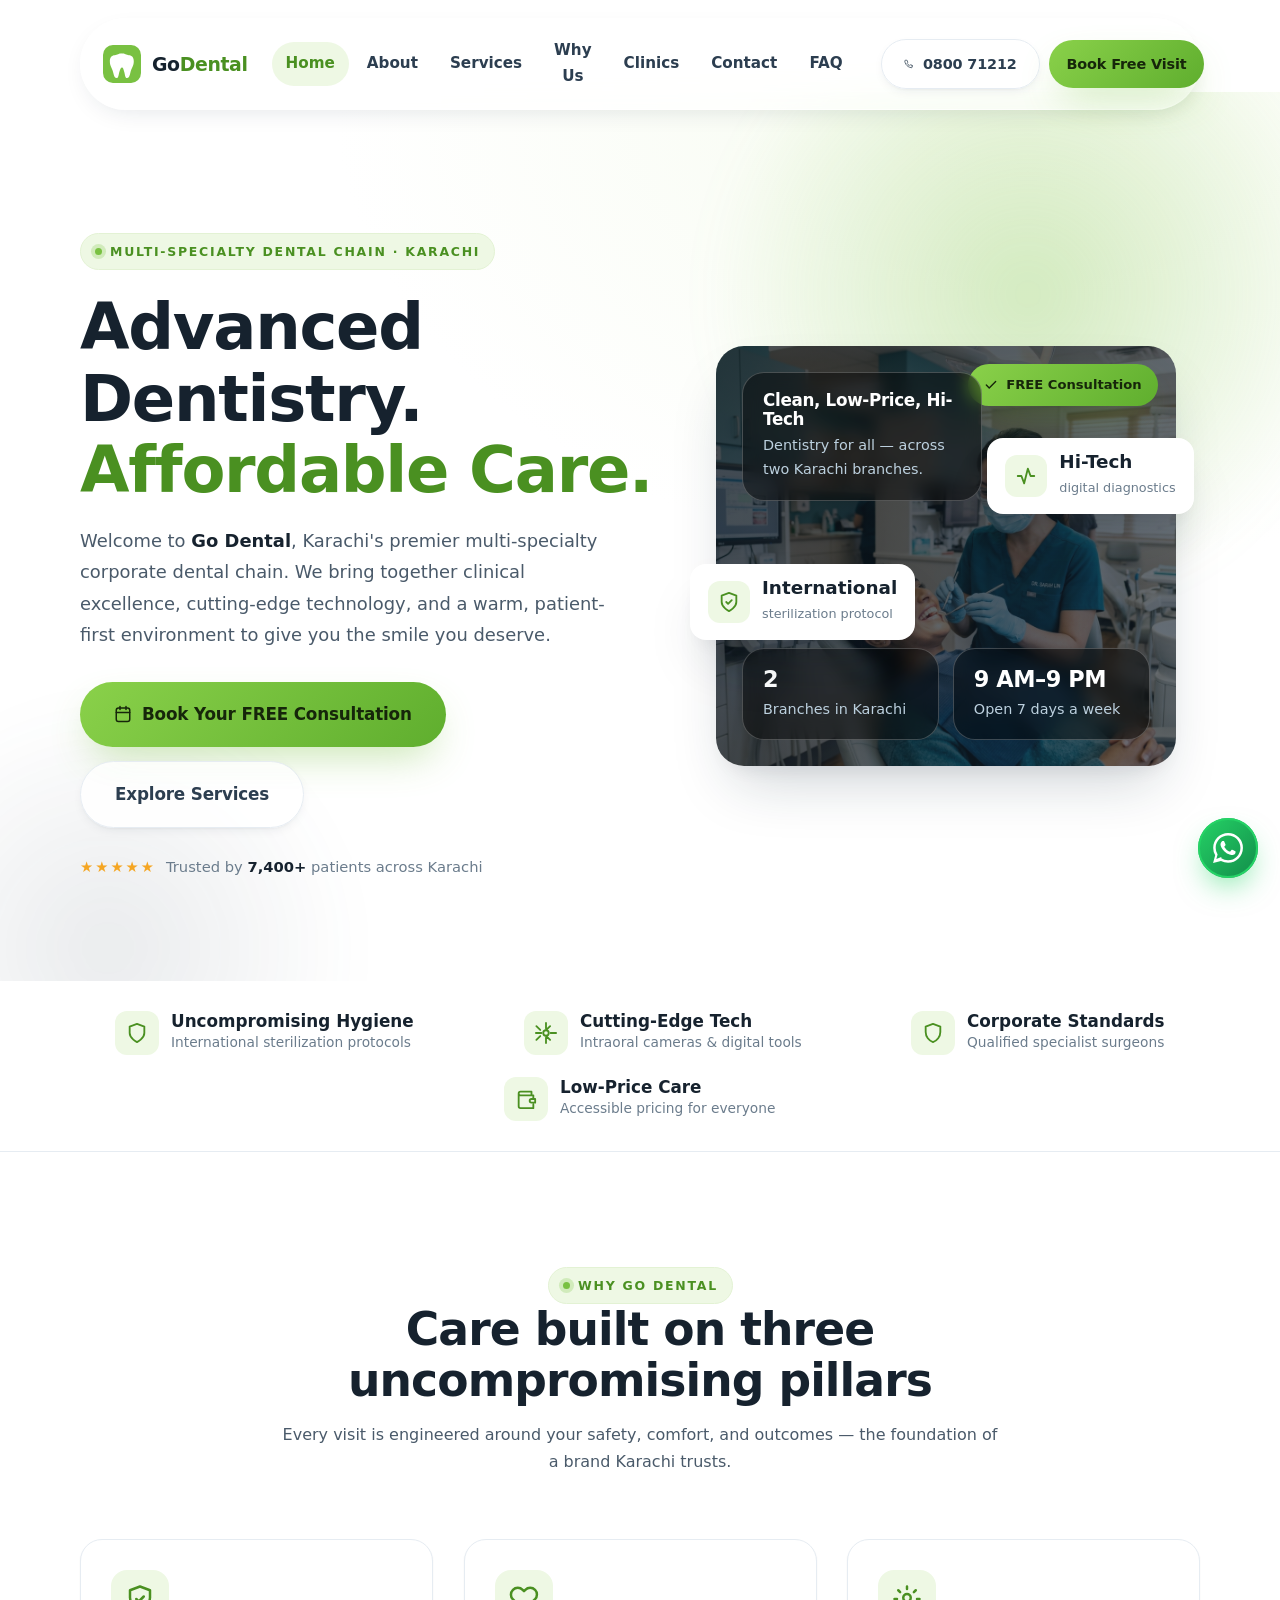
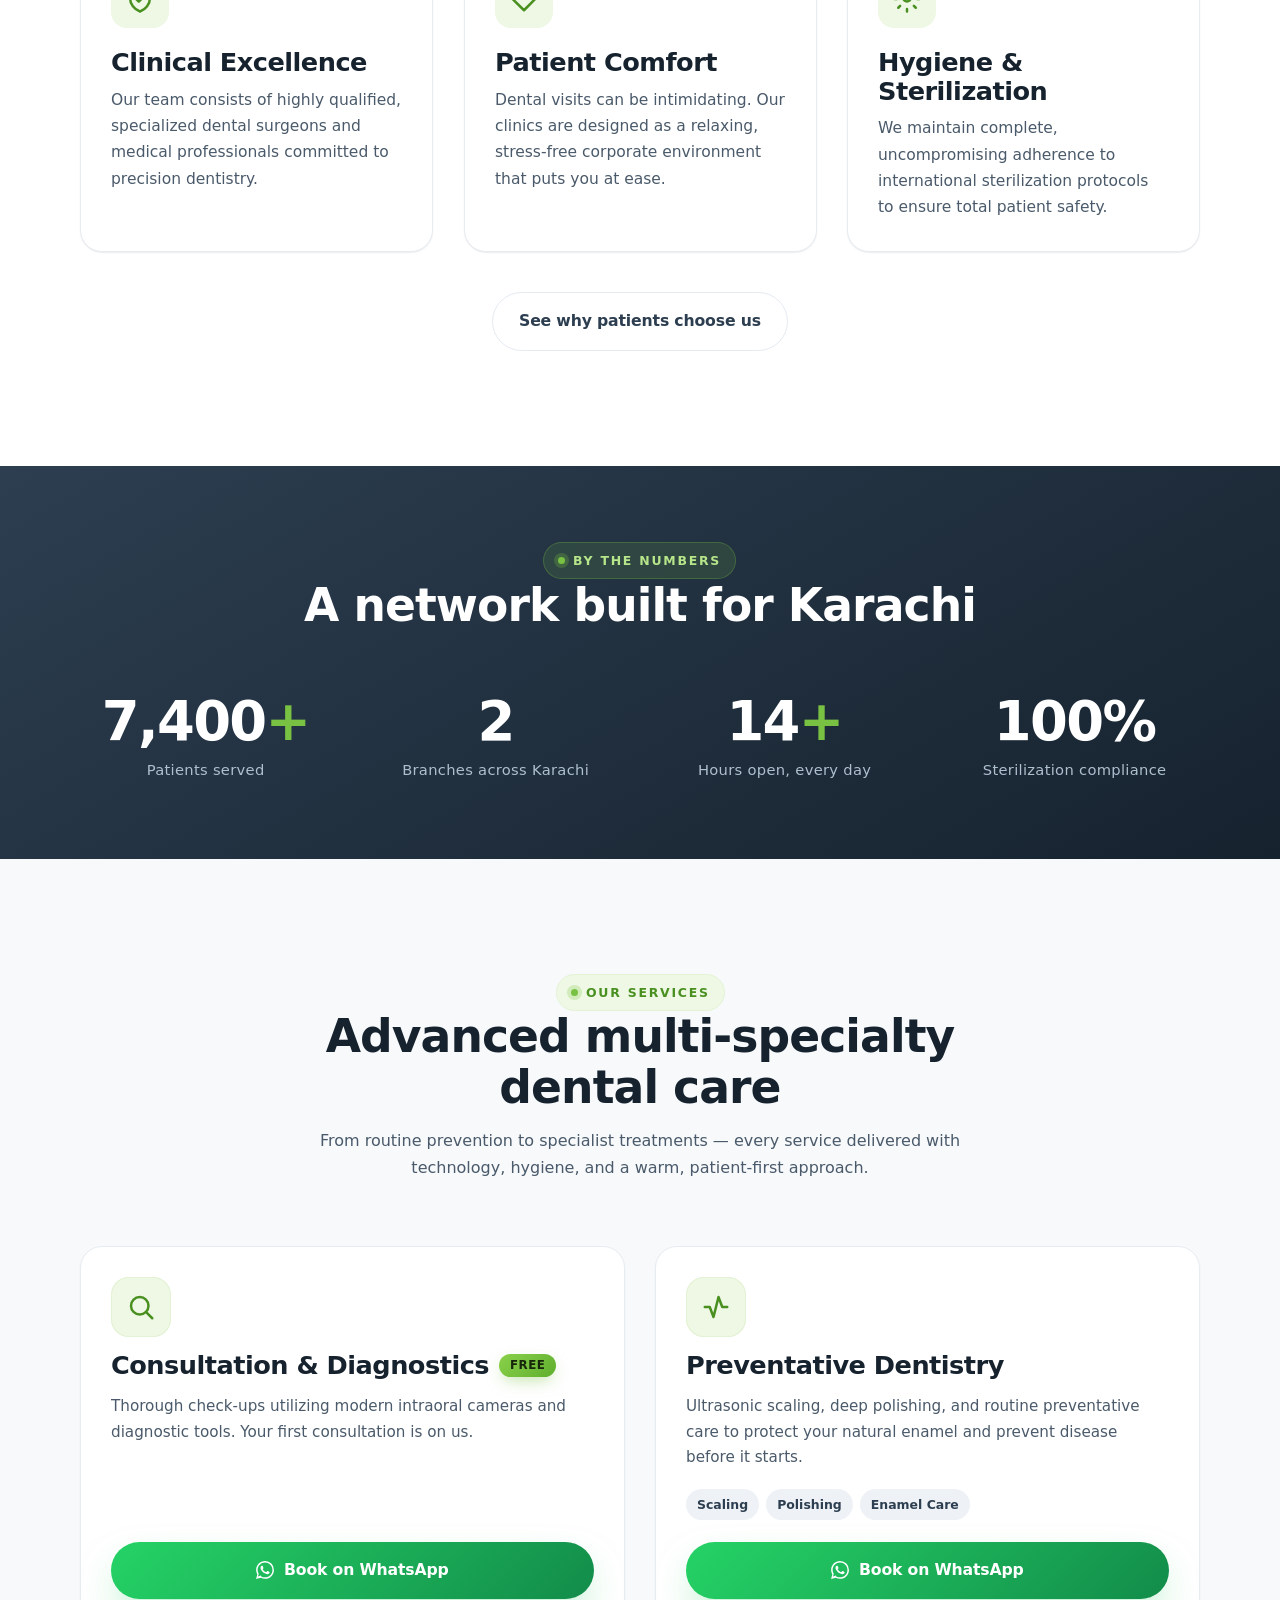
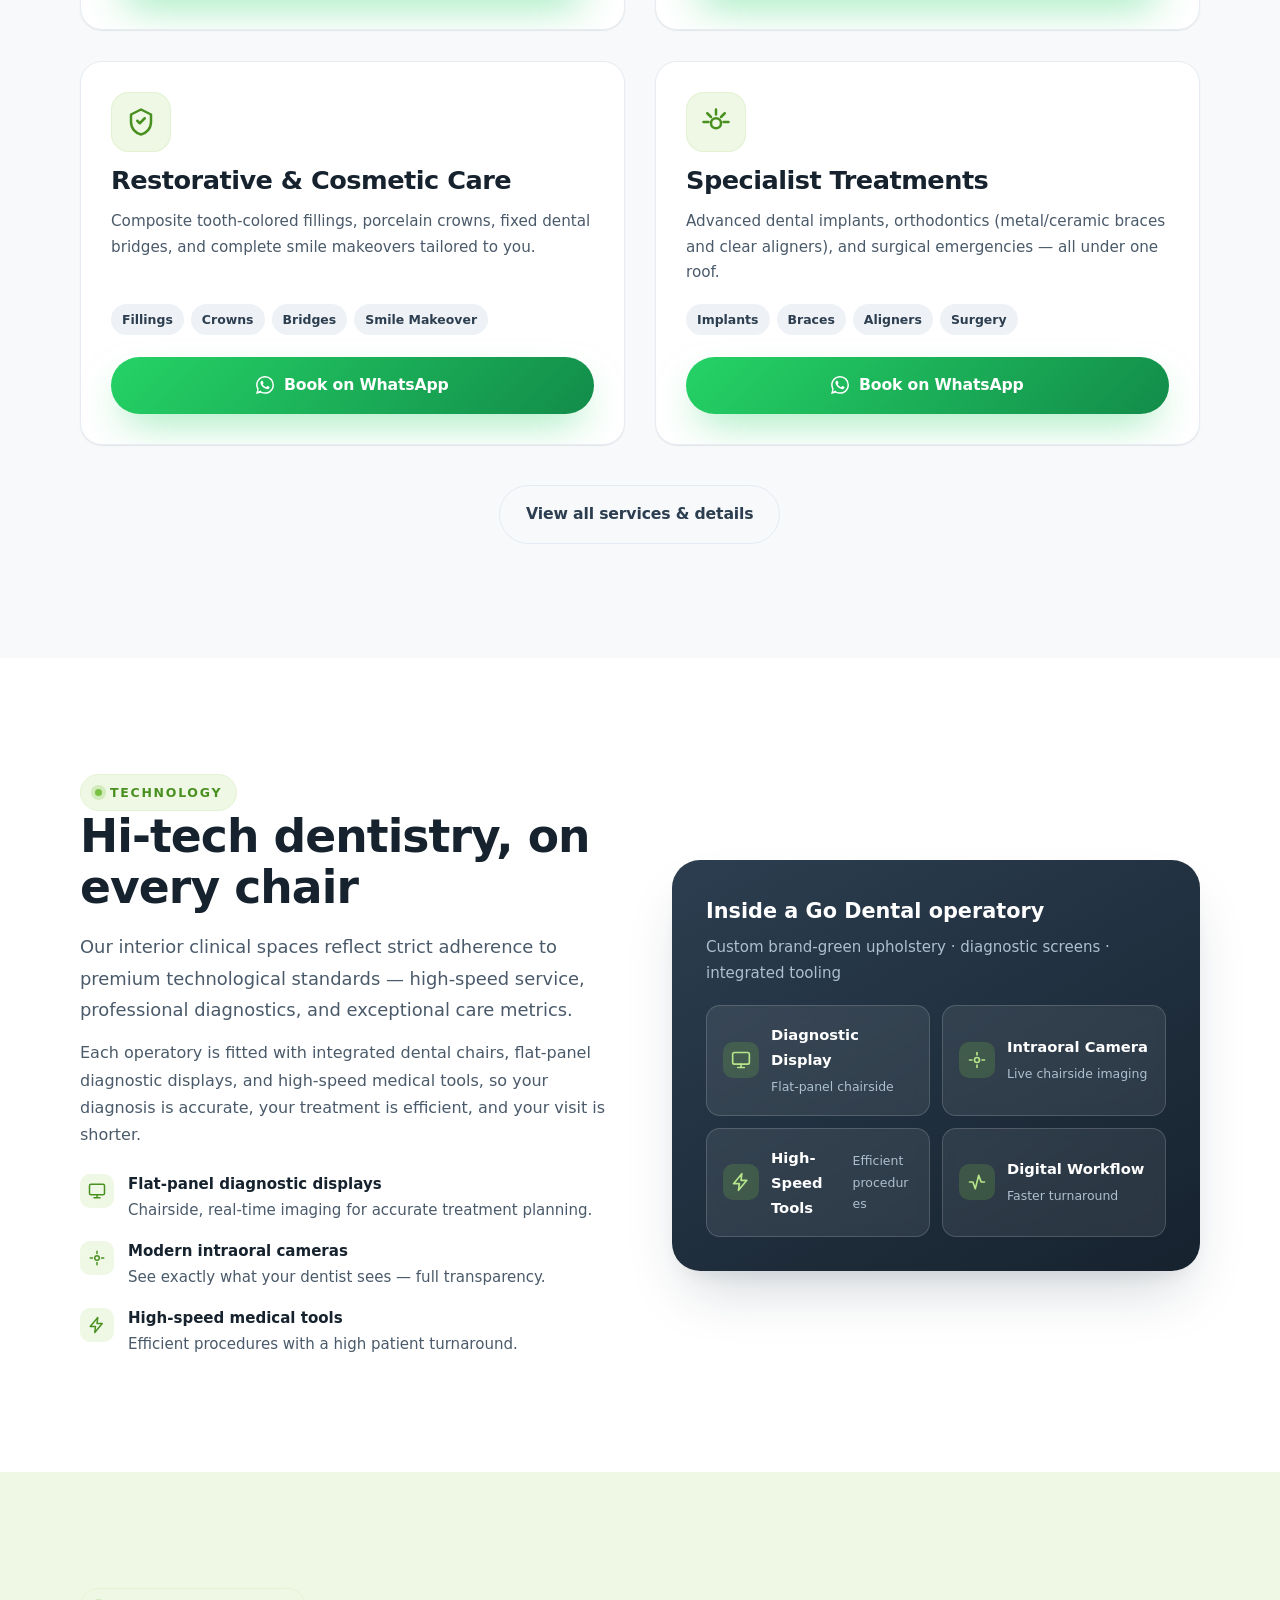
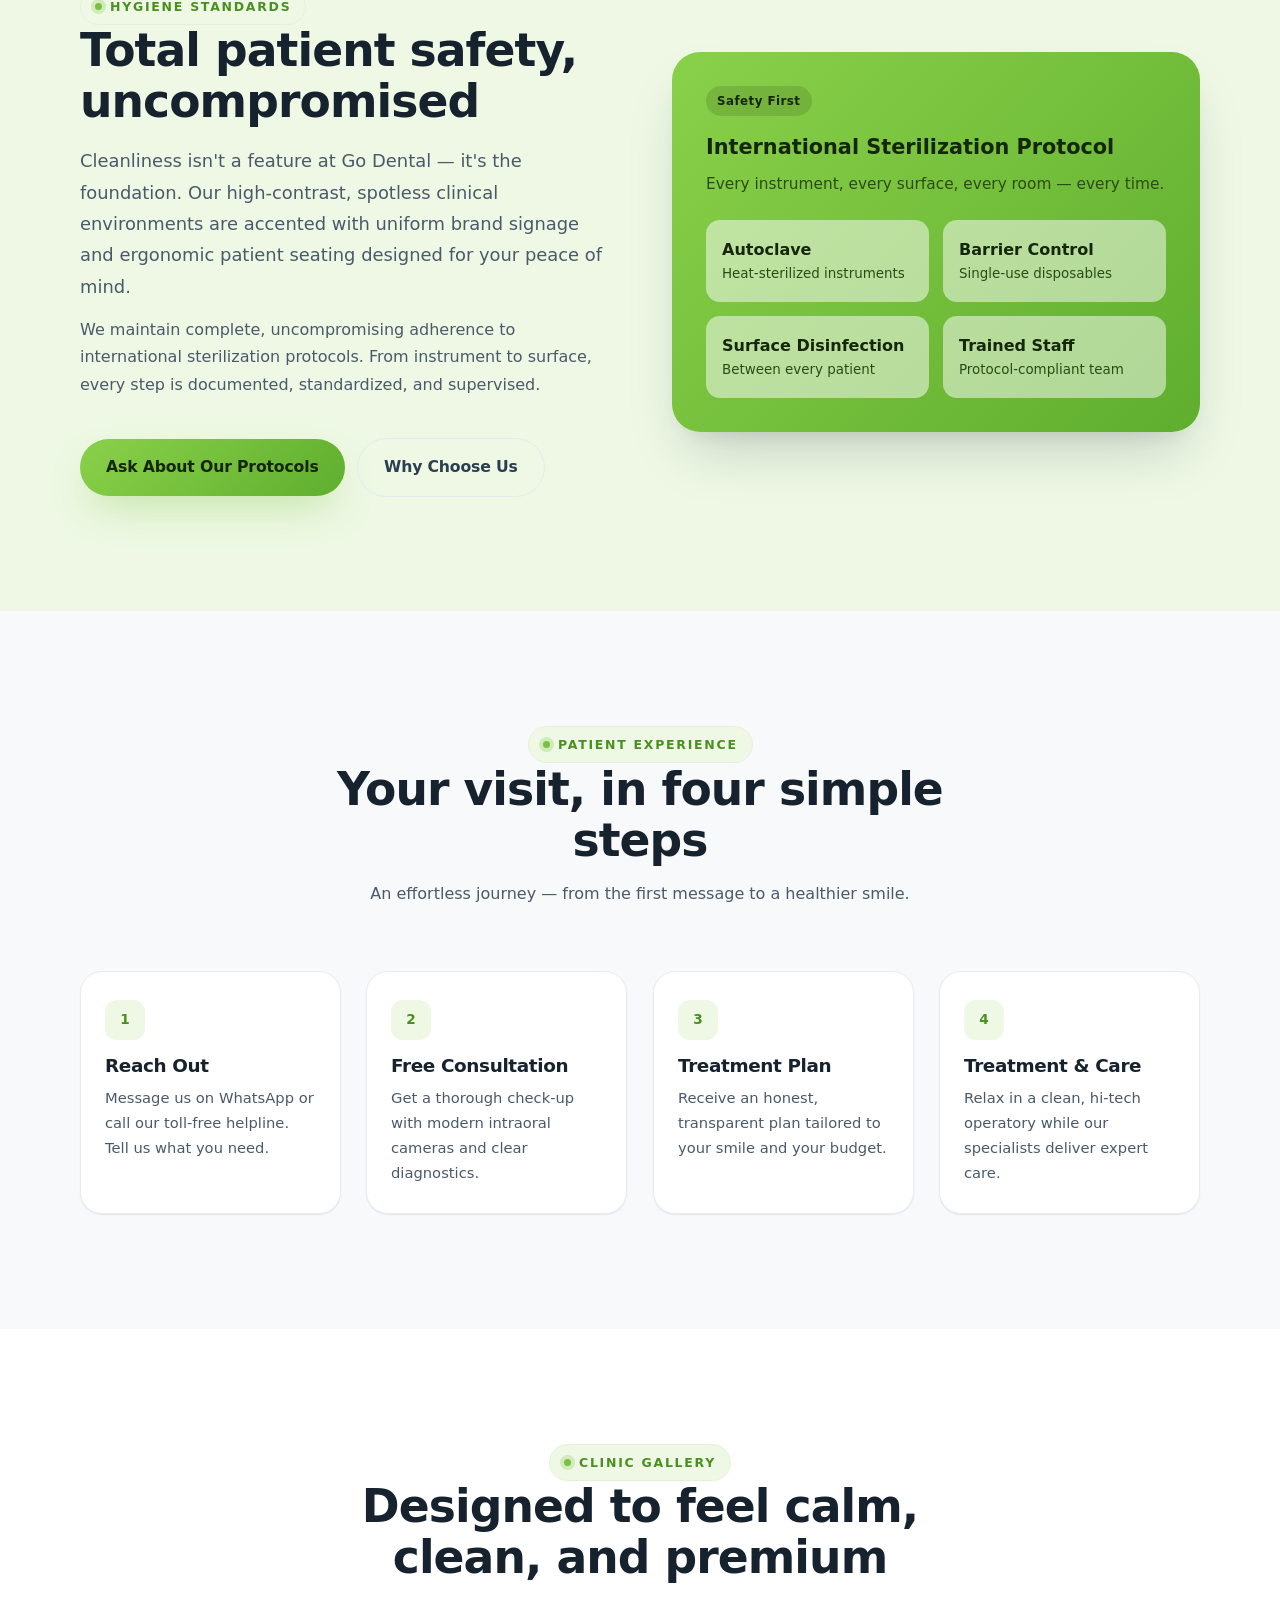
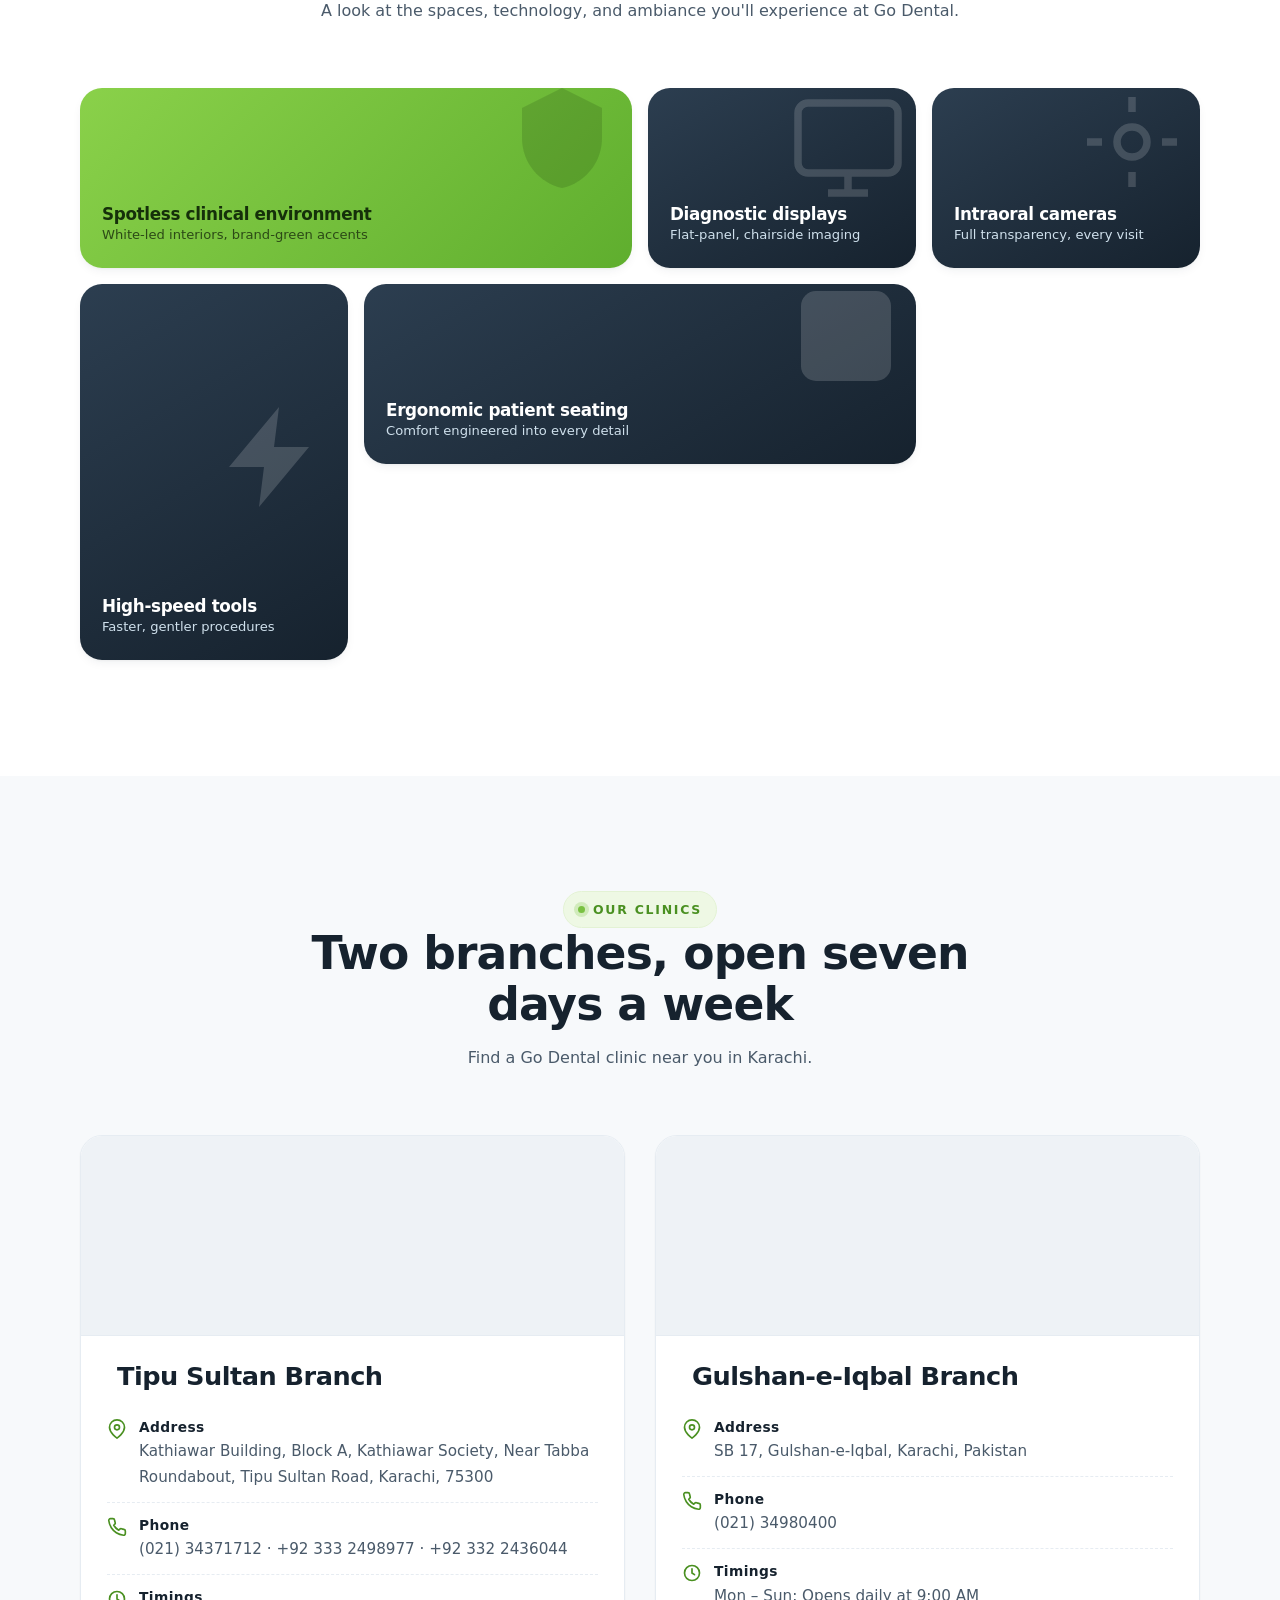
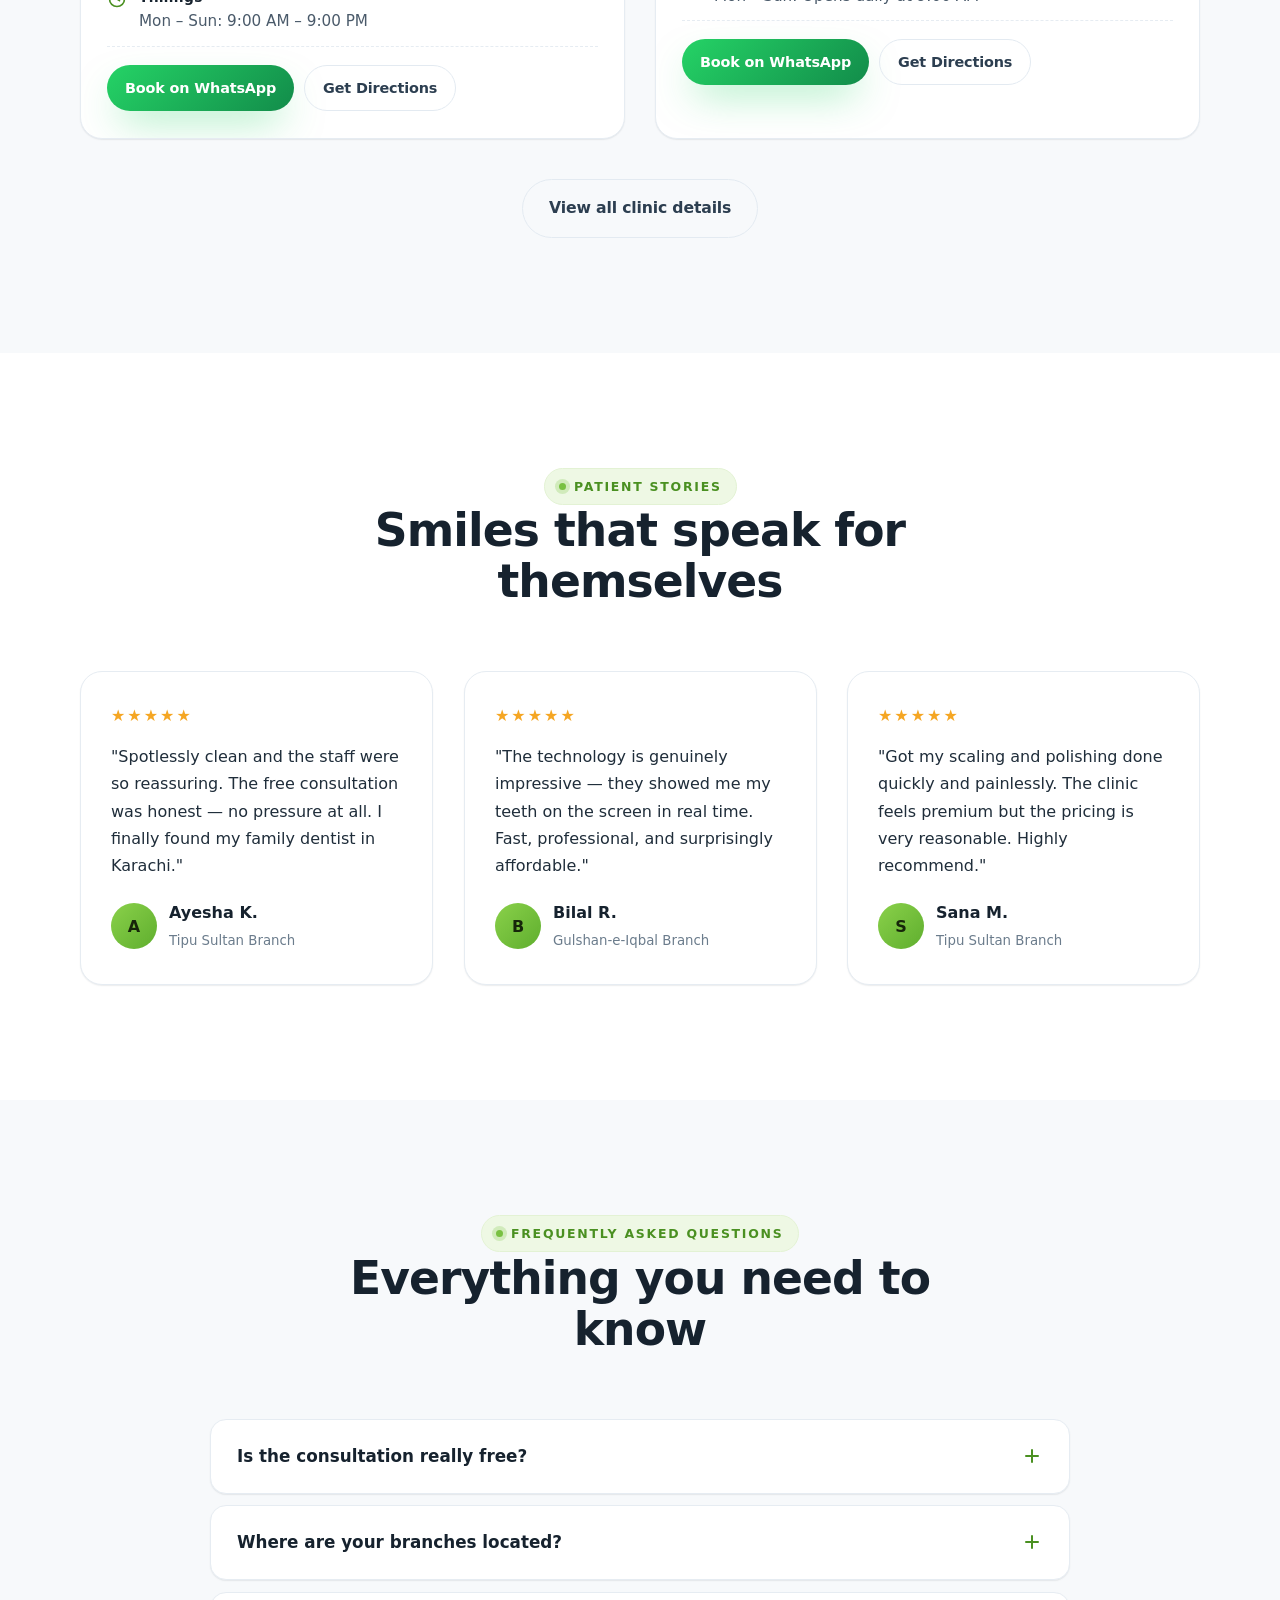
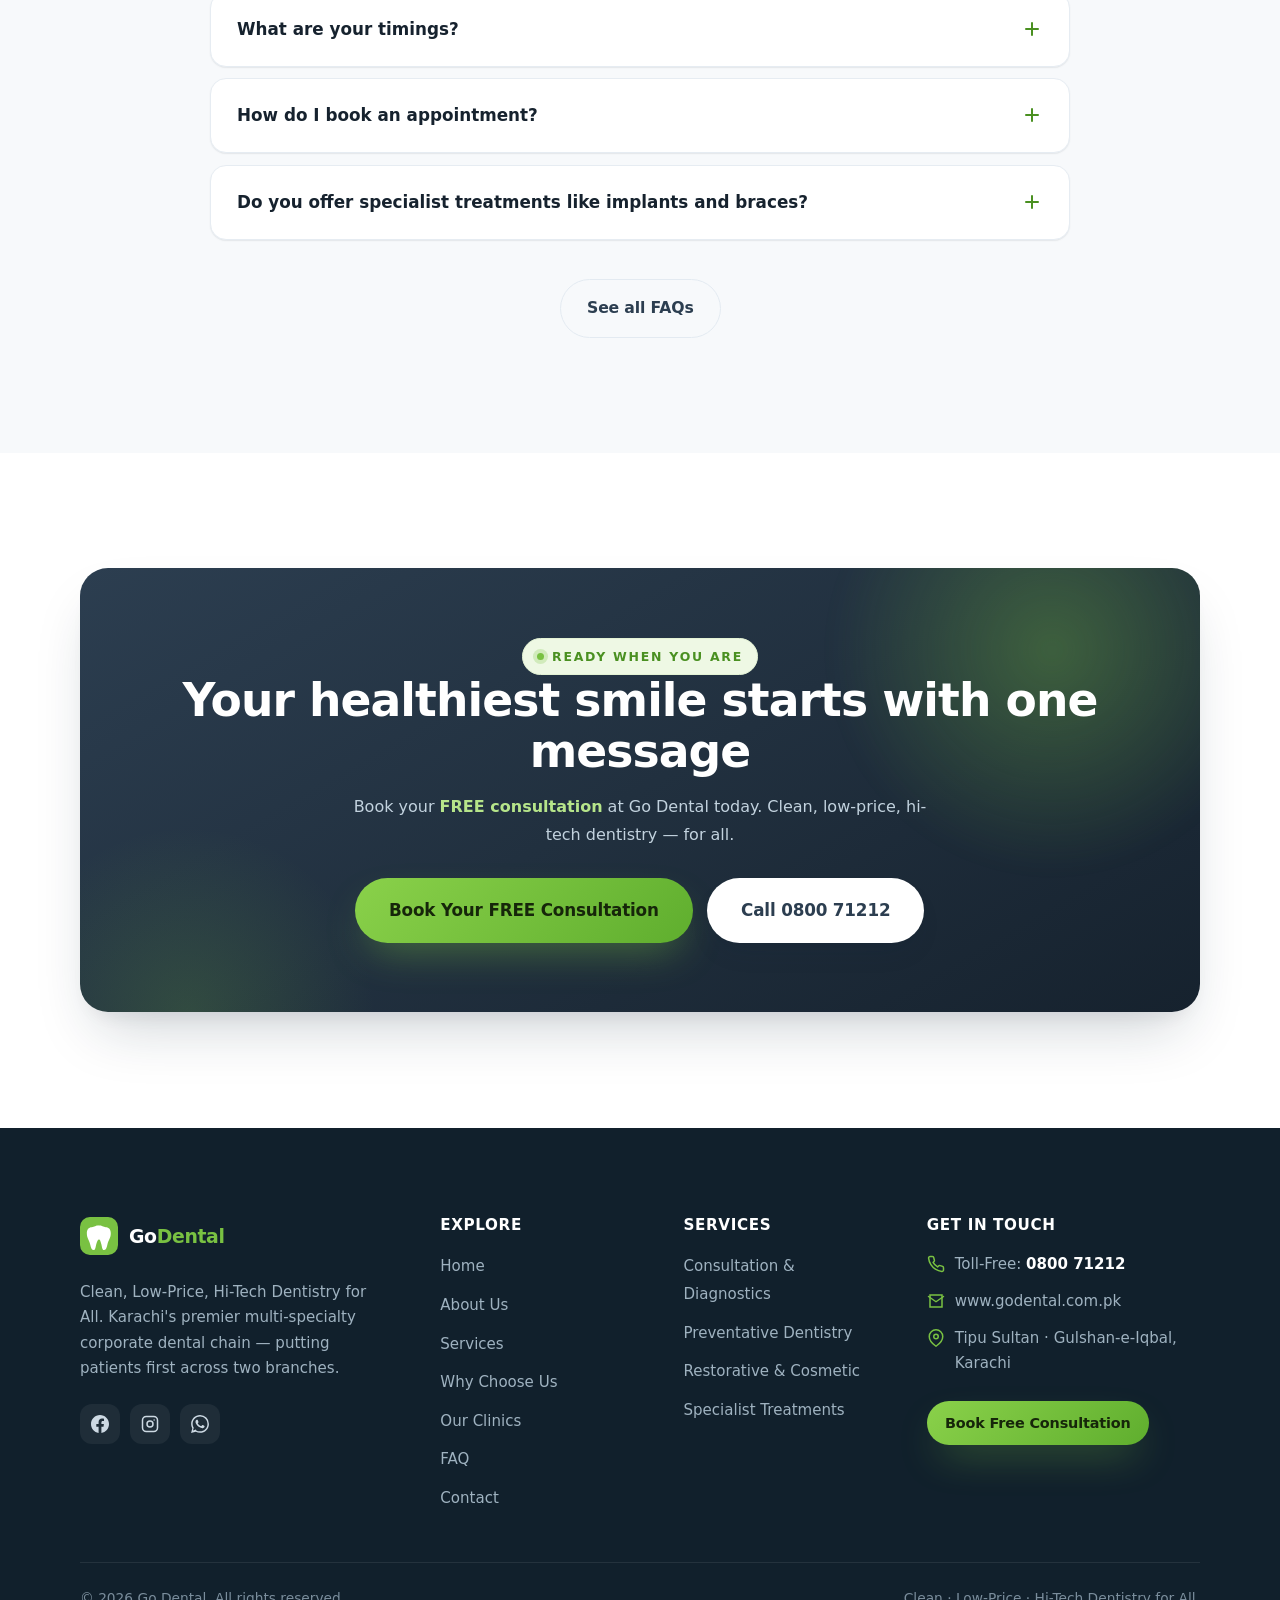
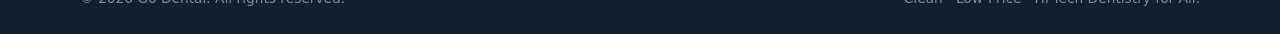
==== commit e064380a: "Add files via upload" ====
--- a/index.html
+++ b/index.html
@@ -123,23 +123,23 @@
           </div>
 
           <div class="hero__visual reveal from-right d2">
-            <div class="hero__card">
+            <div class="hero__card" style="background: linear-gradient(135deg, rgba(10, 18, 26, 0.75) 0%, rgba(22, 34, 46, 0.6) 100%), url('assets/img/hero-dental.png') center/cover no-repeat; border: none;">
               <span class="hero__badge">
                 <svg viewBox="0 0 24 24" fill="none" stroke="currentColor" stroke-width="2.4" width="14" height="14"><path d="M20 6 9 17l-5-5" stroke-linecap="round" stroke-linejoin="round"/></svg>
                 FREE Consultation
               </span>
               <div class="hero__card-top">
-                <div class="glass" style="max-width:240px">
+                <div class="glass" style="max-width:240px; background: rgba(0,0,0,.45); border-color: rgba(255,255,255,.22);">
                   <h4>Clean, Low-Price, Hi-Tech</h4>
                   <p>Dentistry for all — across two Karachi branches.</p>
                 </div>
               </div>
               <div class="hero__card-bot">
-                <div class="glass">
+                <div class="glass" style="background: rgba(0,0,0,.45); border-color: rgba(255,255,255,.22);">
                   <h4 style="font-size:1.4rem;font-weight:800">2</h4>
                   <p>Branches in Karachi</p>
                 </div>
-                <div class="glass">
+                <div class="glass" style="background: rgba(0,0,0,.45); border-color: rgba(255,255,255,.22);">
                   <h4 style="font-size:1.4rem;font-weight:800">9 AM–9 PM</h4>
                   <p>Open 7 days a week</p>
                 </div>
--- a/assets/css/styles.css
+++ b/assets/css/styles.css
@@ -325,8 +325,16 @@
 .float-chip .ic svg { width:22px; height:22px; }
 .float-chip b { font-family: var(--font-display); font-size: 1.15rem; color: var(--c-ink); display:block; line-height:1.1; }
 .float-chip small { color: var(--c-muted); font-size: .8rem; }
-.float-chip--1 { left:-26px; bottom: 56px; }
-.float-chip--2 { right:-18px; top: 38%; }
+.float-chip--1 { left:-26px; top: 52%; }
+.float-chip--2 { right:-18px; top: 22%; }
+
+/* Floating animation for chips */
+@keyframes float-gentle {
+  0%, 100% { transform: translateY(0); }
+  50% { transform: translateY(-10px); }
+}
+.float-chip--1 { animation: float-gentle 4s ease-in-out infinite; }
+.float-chip--2 { animation: float-gentle 4s ease-in-out 1s infinite; }
 
 /* ---------------------- Trust strip ----------------------------- */
 .trust { border-bottom: 1px solid var(--c-line); }
